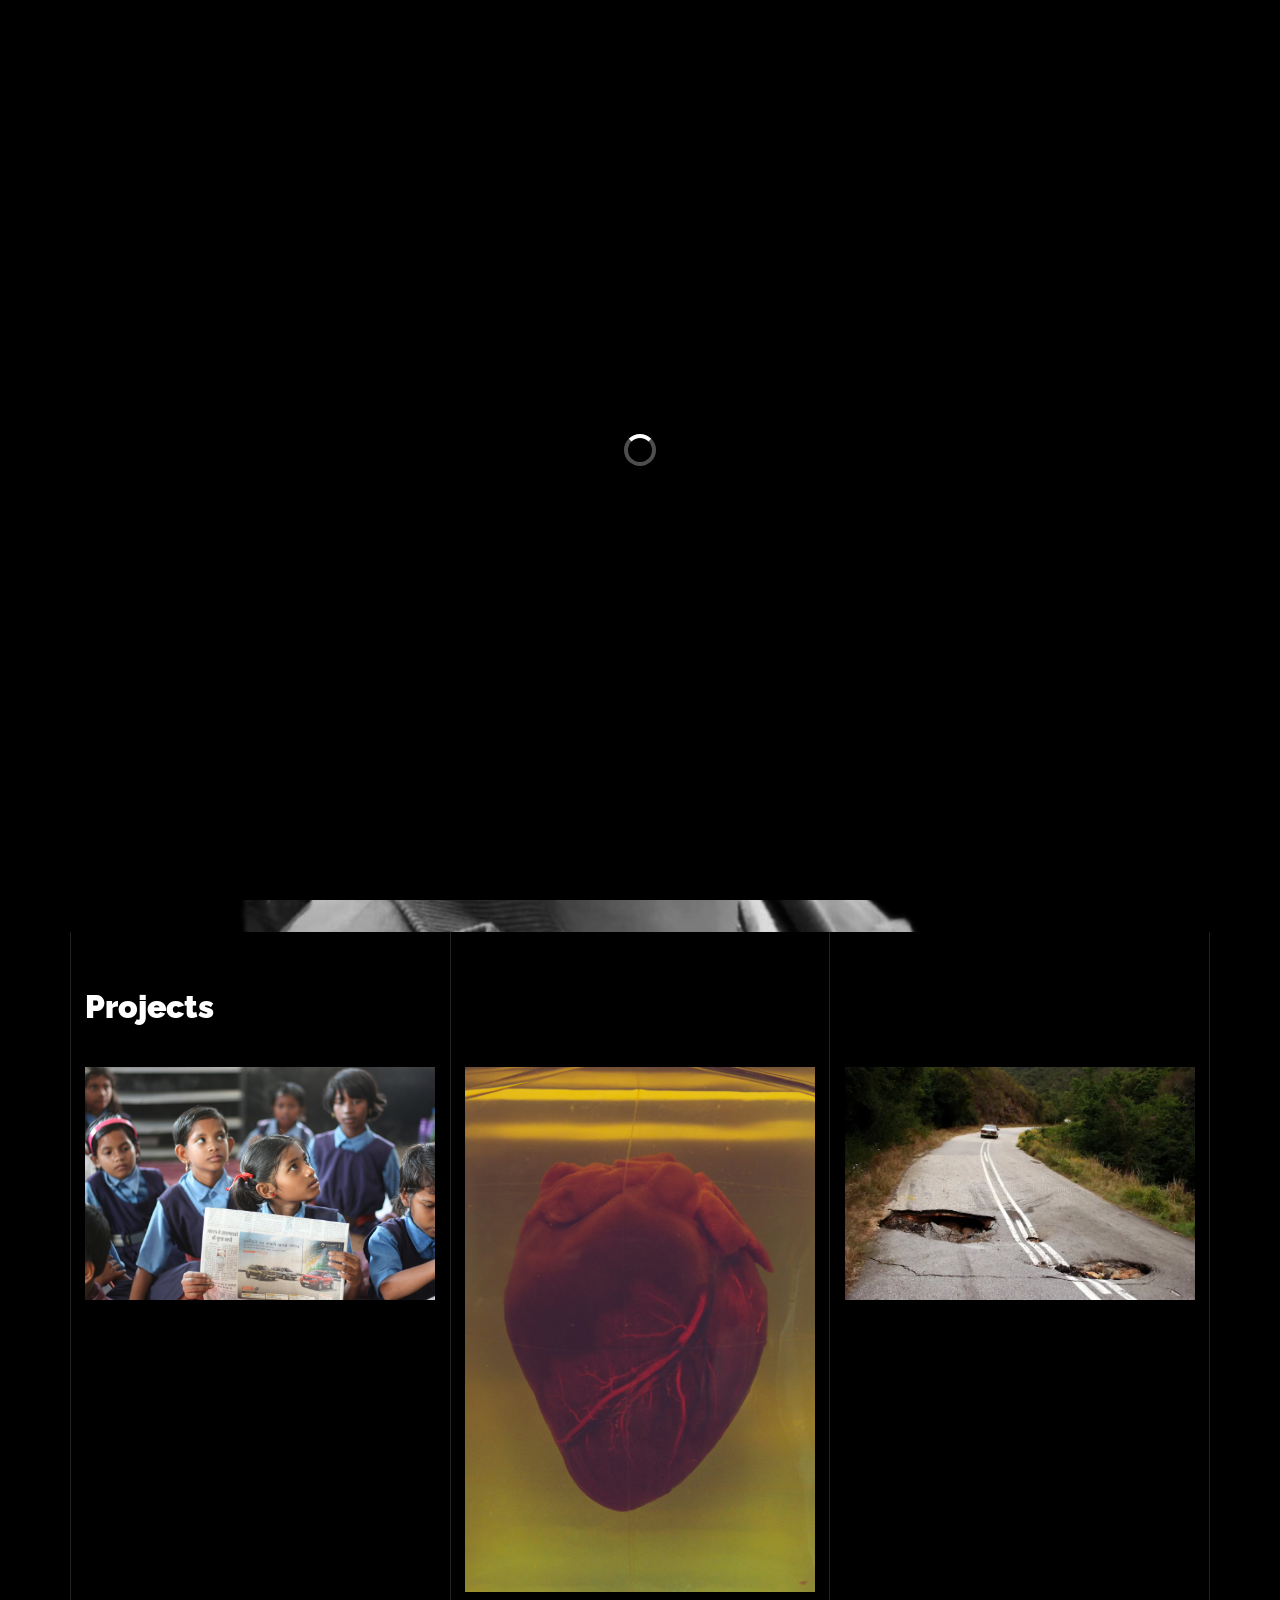
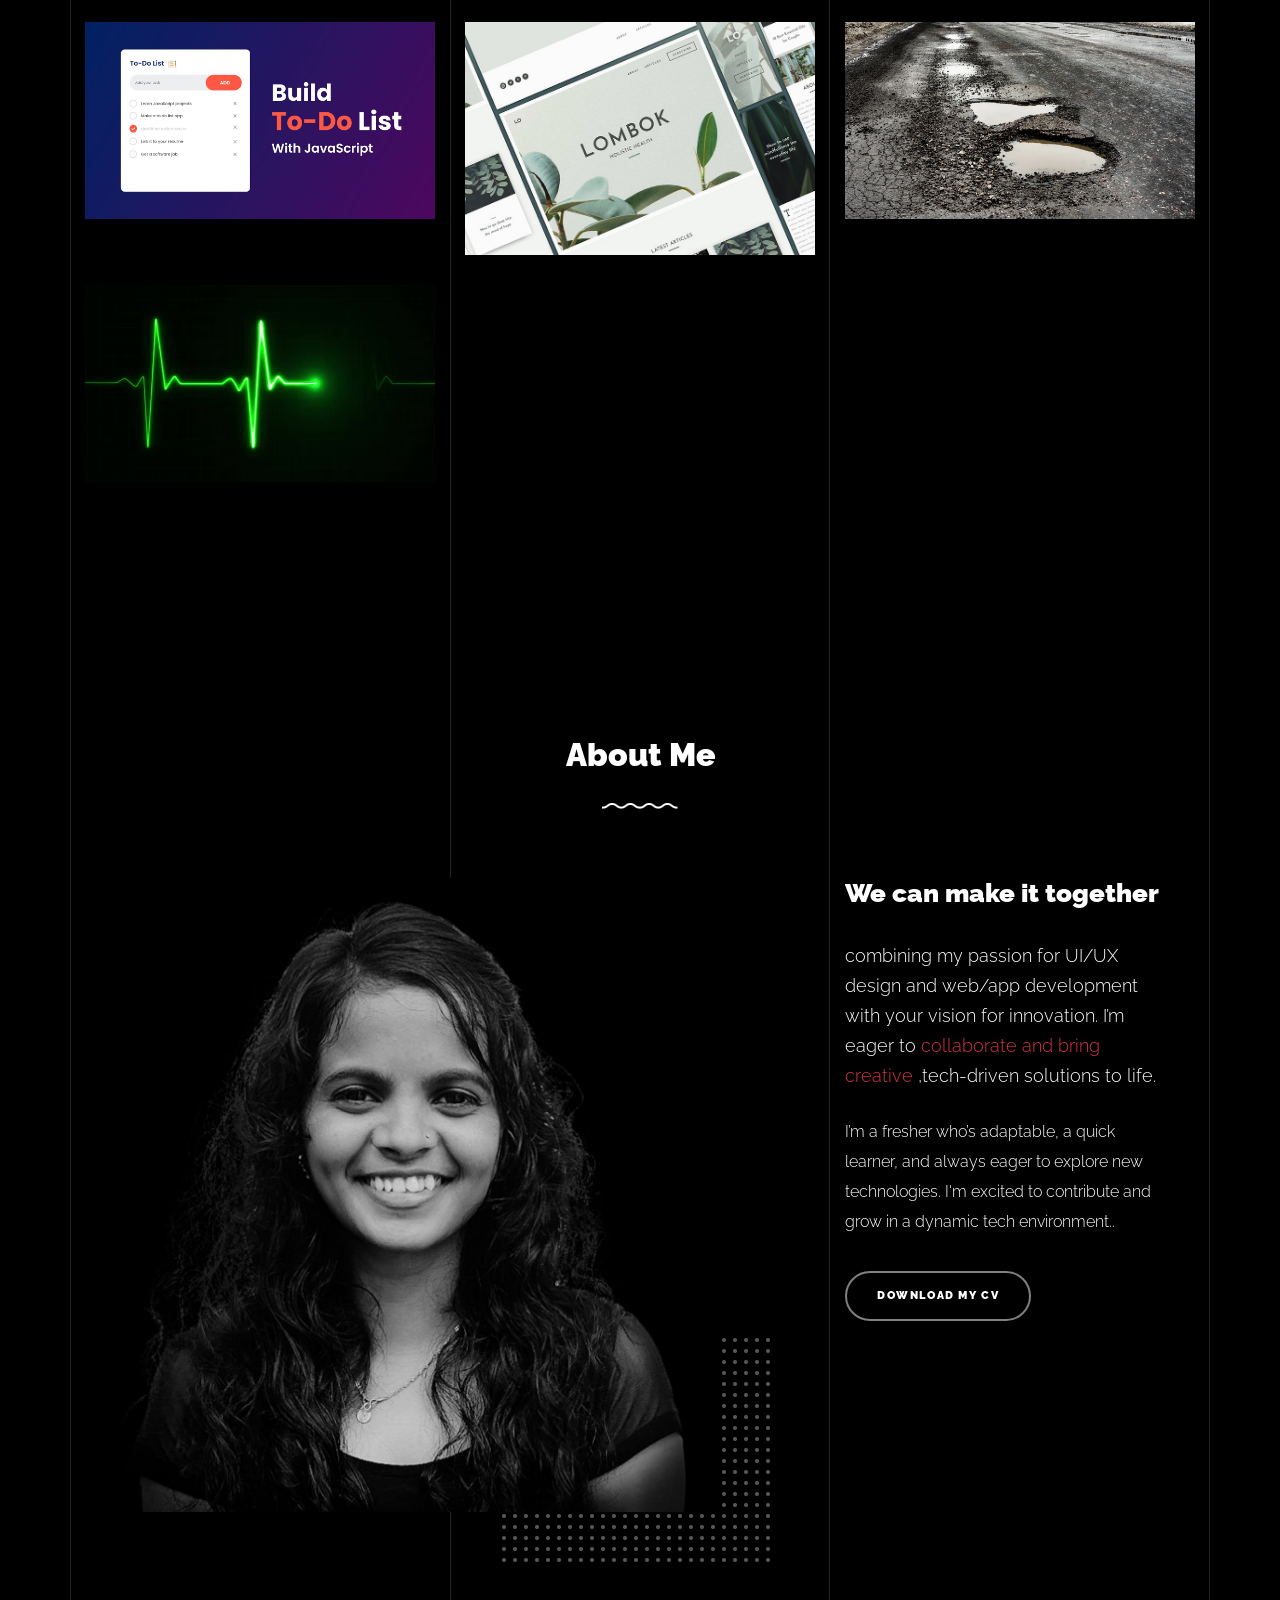
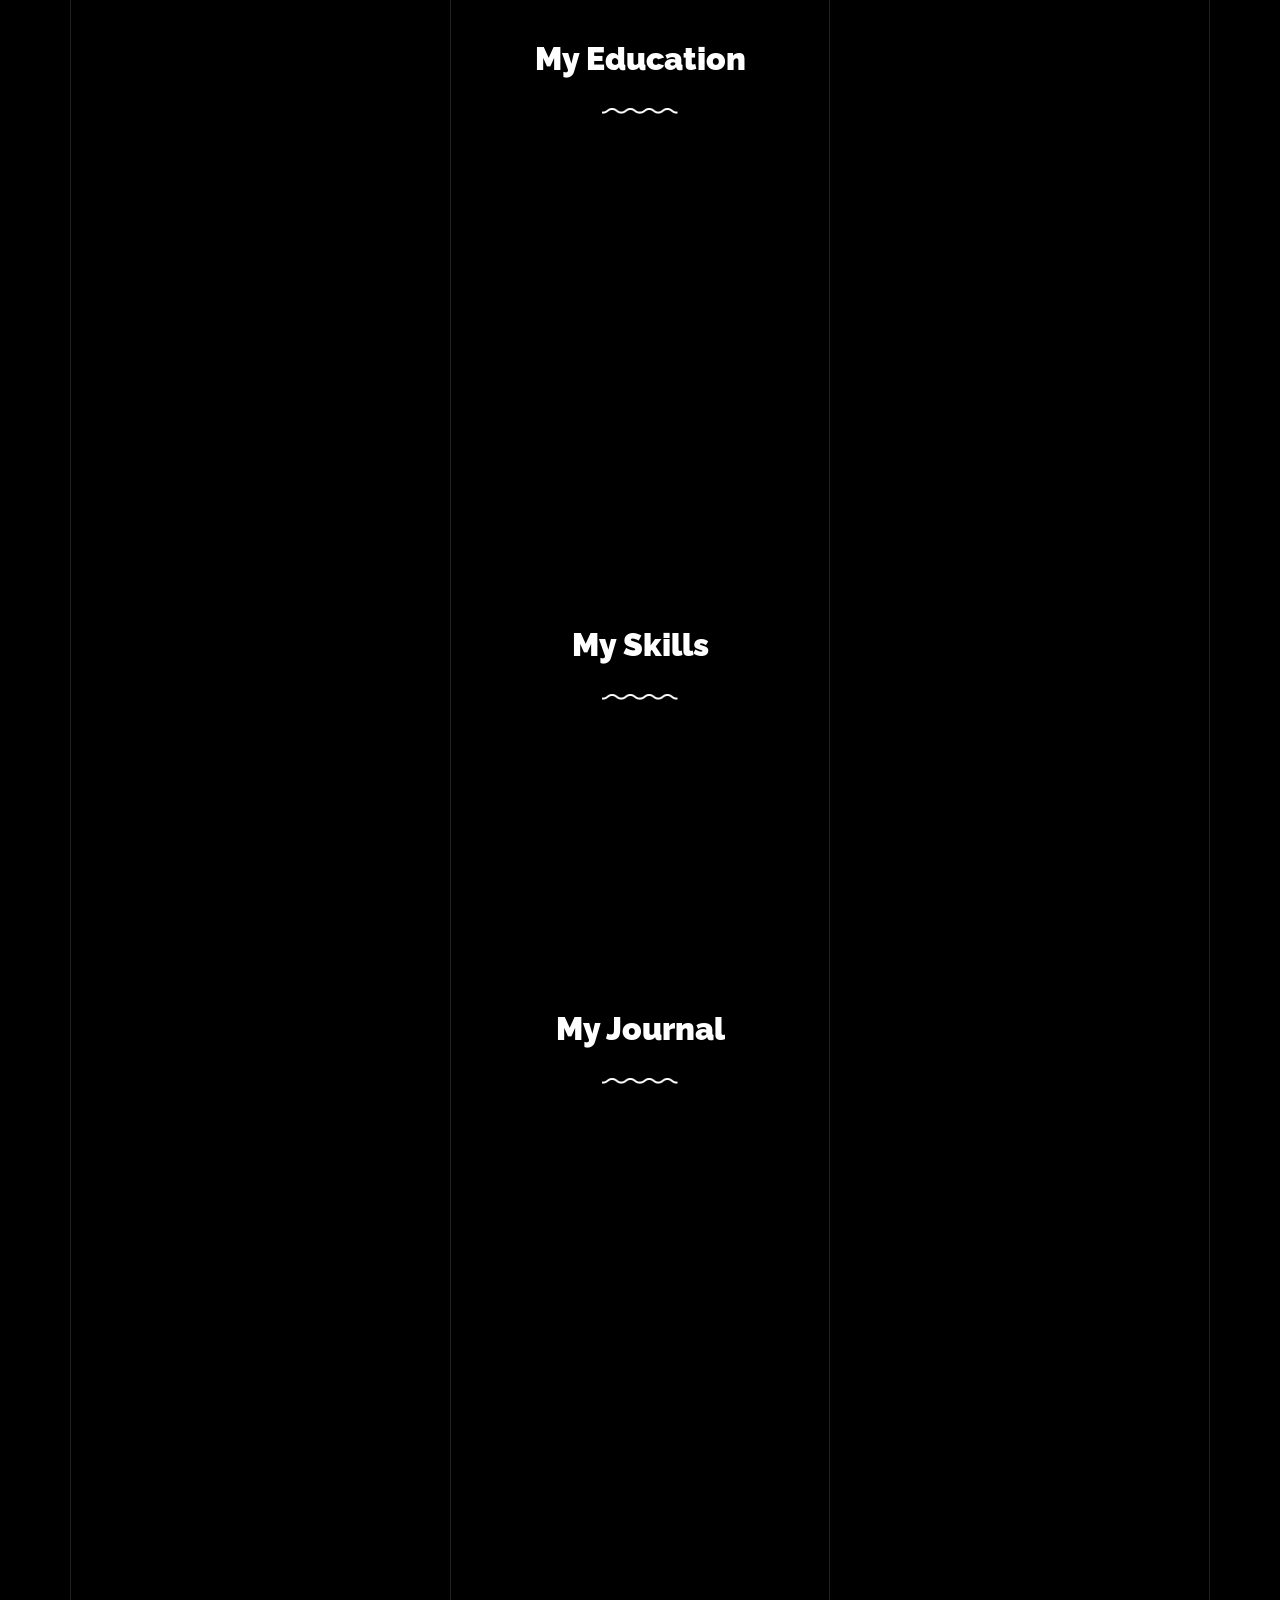
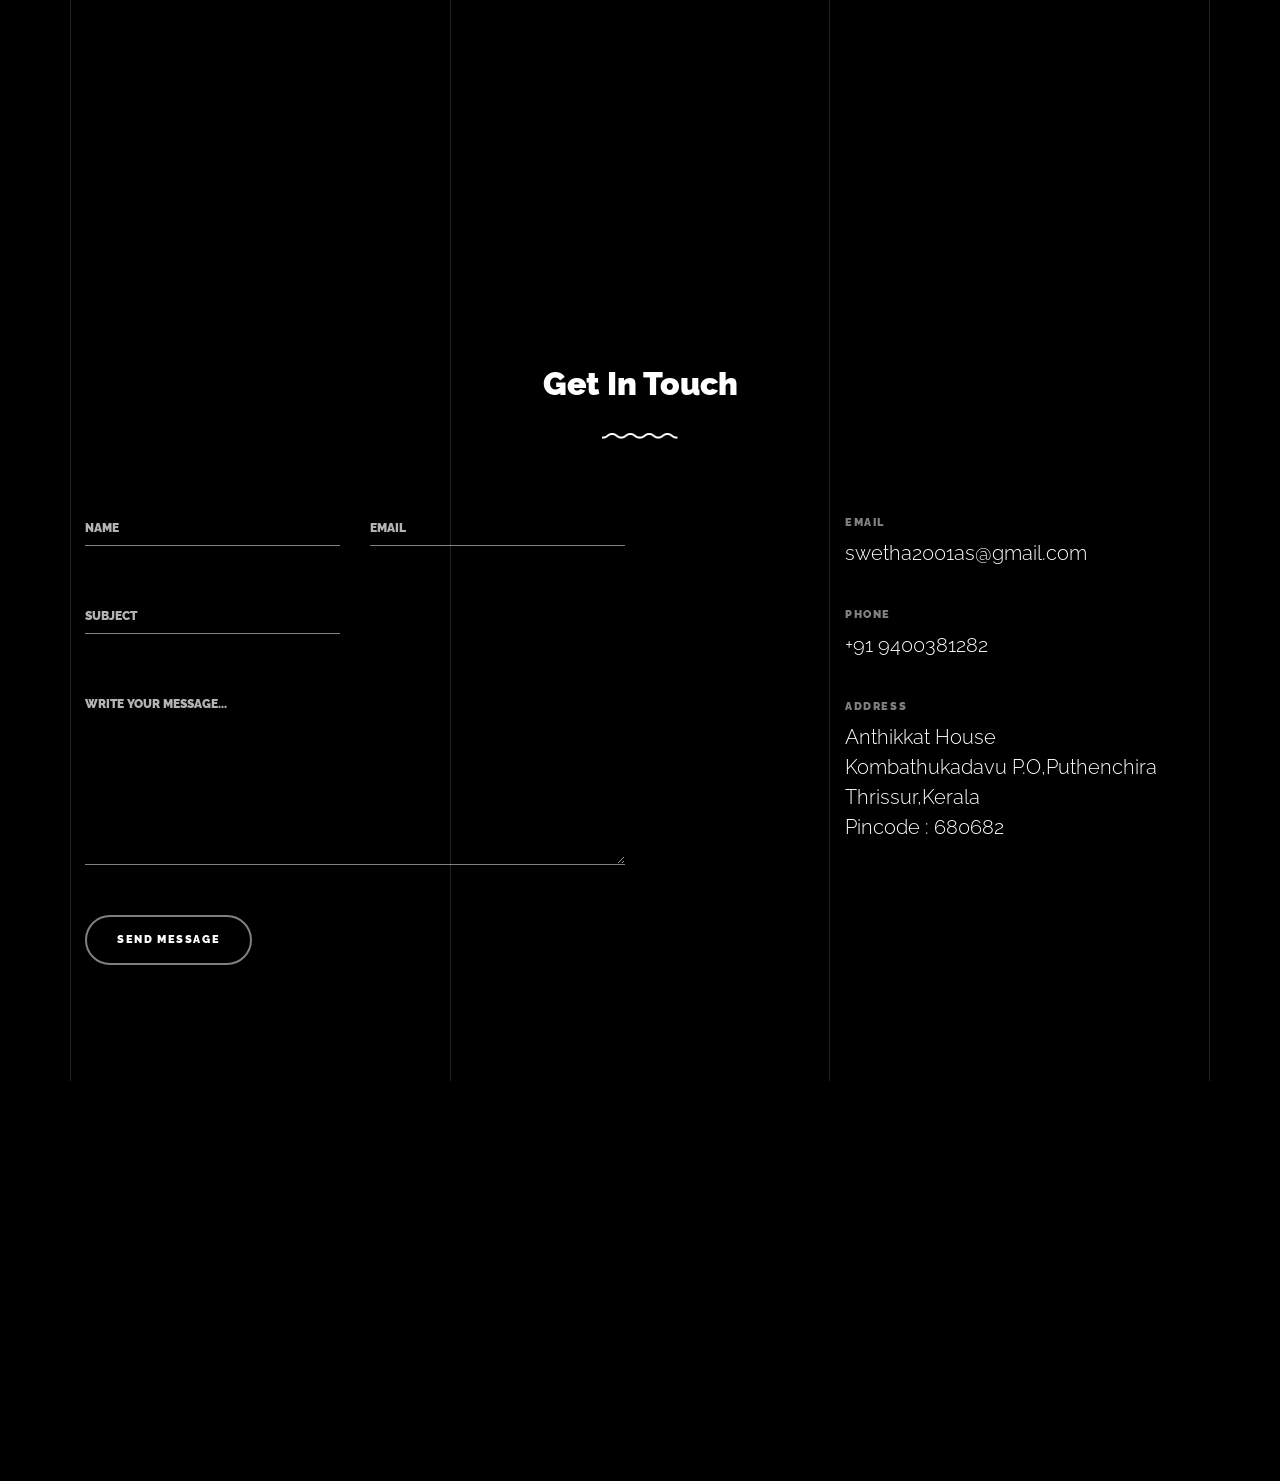
==== index.html @ acbf11ab "change my photo" ====
<!doctype html>
<html lang="en">
  <head>
    <title>Swetha &mdash; </title>
    <meta charset="utf-8">
    <meta name="viewport" content="width=device-width, initial-scale=1, shrink-to-fit=no">

    <meta name="description" content="">
    <meta name="keywords" content="html, css, javascript, jquery">
    <meta name="author" content="">

    <link rel="stylesheet" href="css/vendor/icomoon/style.css">
    <link rel="stylesheet" href="css/vendor/owl.carousel.min.css">
    <link rel="stylesheet" href="css/vendor/animate.min.css">
    <link rel="stylesheet" href="css/vendor/aos.css">
    <link rel="stylesheet" href="css/vendor/bootstrap.min.css">
    <link rel="stylesheet" href="css/vendor/jquery.fancybox.min.css">
    

    <!-- Theme Style -->
    <link rel="stylesheet" href="css/style.css">

  </head>
  <body data-spy="scroll" data-target=".site-nav-target" data-offset="200">

    <nav class="unslate_co--site-mobile-menu">
      <div class="close-wrap d-flex">
        <a href="#" class="d-flex ml-auto js-menu-toggle">
          <span class="close-label">Close</span>
          <div class="close-times">
            <span class="bar1"></span>
            <span class="bar2"></span>
          </div>
        </a>
      </div>
      <div class="site-mobile-inner"></div>
    </nav>


    <div class="unslate_co--site-wrap">

      <div class="unslate_co--site-inner">

        <div class="lines-wrap">
          <div class="lines-inner">
            <div class="lines"></div>
          </div>
        </div>
        <!-- END lines -->
      
      <nav class="unslate_co--site-nav site-nav-target">

        <div class="container">
        
          <div class="row align-items-center justify-content-between text-left">
            <div class="col-md-5 text-right">
              <ul class="site-nav-ul js-clone-nav text-left d-none d-lg-inline-block">
                
                <li><a href="#portfolio-section" class="nav-link">Project</a></li>
                <li><a href="#about-section" class="nav-link">About</a></li>
                <li><a href="#services-section" class="nav-link">Education</a></li>
              </ul>
            </div>
            <div class="site-logo pos-absolute">
              <a href="index.html" class="unslate_co--site-logo">SWETHA<span>.</span></a>
            </div>
            <div class="col-md-5 text-right text-lg-left">
              <ul class="site-nav-ul js-clone-nav text-left d-none d-lg-inline-block">
                <li><a href="#skills-section" class="nav-link">Skills</a></li>
                <!-- <li><a href="#testimonial-section" class="nav-link">Testimonial</a></li> -->
                <li><a href="#journal-section" class="nav-link">Journal</a></li>
                <li><a href="#contact-section" class="nav-link">Contact</a></li>
              </ul>

              <ul class="site-nav-ul-none-onepage text-right d-inline-block d-lg-none">
                <li><a href="#" class="js-menu-toggle">Menu</a></li>
              </ul>

            </div>
          </div>
        </div>

      </nav>
      <!-- END nav -->

      <div class="cover-v1 jarallax" style="background-image: url('images/photo/swetha_pic.png');" id="home-section">
        <div class="container">
          <div class="row align-items-center">
              
            <div class="col-md-7 mx-auto text-center">
              <h1 class="heading gsap-reveal-hero">SWETHA A S</h1>
              <h2 class="subheading gsap-reveal-hero">I’m Software Engineer</h2>
            </div>

          </div>
        </div>


        <a href="#portfolio-section" class="mouse-wrap smoothscroll">
          <span class="mouse">
            <span class="scroll"></span>
          </span>
          <span class="mouse-label">Scroll</span>
        </a>

      </div>
      <!-- END .cover-v1 -->


      <div class="unslate_co--section" id="portfolio-section">
        <div class="container">
          
          
          <div class="relative"><div class="loader-portfolio-wrap"><div class="loader-portfolio"></div></div> </div>
          <div id="portfolio-single-holder"></div>

          <div class="portfolio-wrapper">

            <div class="d-flex align-items-center mb-4 gsap-reveal gsap-reveal-filter">
              <h2 class="mr-auto heading-h2"><span class="gsap-reveal">Projects</span></h2>

             
            </div>


          <!-- project-1-web   -->
            <div id="posts" class="row gutter-isotope-item">
              <div class="item web branding col-sm-6 col-md-6 col-lg-4 isotope-mb-2">
                <a href="portfolio-single-1.html" class="portfolio-item ajax-load-page isotope-item gsap-reveal-img" data-id="1">
                    <div class="overlay">
                      <span class="wrap-icon icon-link2"></span>
                      <div class="portfolio-item-content">
                        <h3>Sponsorship Management System</h3>
                        <p>web, branding</p>
                      </div>
                    </div>
                    <img src="images/photo/web1.jpg" class="lazyload  img-fluid" alt="Images" />
                  </a>
              </div>
              <div class="item branding packaging illustration col-sm-6 col-md-6 col-lg-4 isotope-mb-2 ">
                <a href="portfolio-single-3.html" class="portfolio-item ajax-load-page item-portrait isotope-item gsap-reveal-img" data-id="3">
                    <div class="overlay">
                      <span class="wrap-icon icon-link2"></span>
                      <div class="portfolio-item-content">
                        <h3>Heart Beat Analyzer</h3>
                        <p>app, machine learning, internship project</p>
                      </div>
                    </div>
                    <img src="images/photo/heart-4.jpg" class="lazyload  img-fluid" alt="Images" />
                  </a>
              </div>

              <div class="item branding packaging col-sm-6 col-md-6 col-lg-4 isotope-mb-2">
                <a href="portfolio-single-4.html" class="portfolio-item isotope-item gsap-reveal-img ajax-load-page" data-id="4">
                    <div class="overlay">
                      <span class="wrap-icon icon-link2"></span>
                      <div class="portfolio-item-content">
                        <h3>Pothole detection App</h3>
                        <p>app, safe roads</p>
                      </div>
                    </div>
                    <img src="images/photo/pothole-1.webp" class="lazyload  img-fluid" alt="Images" />
                  </a>
              </div>

         <div class="item illustration packaging col-sm-6 col-md-6 col-lg-4 isotope-mb-2">
                <a href="https://swetha2001as.github.io/TO-DO-LIST/" class="portfolio-item isotope-item gsap-reveal-img" target="_blank">
                    <div class="overlay">
                      <span class="wrap-icon icon-link2"></span>
                      <div class="portfolio-item-content">
                        <h3>TO DO LIST</h3>
                        <p>Web,Click to explore the project</p>
                      </div>
                    </div>
                    <img src="images/photo/to  do.jpg" class="lazyload  img-fluid" alt="Images" />
                  </a>
              </div>
              <div class="item illustration packaging col-sm-6 col-md-6 col-lg-4 isotope-mb-2">
                <a href="https://swetha2001as.github.io/LOMBOK-UI-/" class="portfolio-item isotope-item gsap-reveal-img" target="_blank">
                    <div class="overlay">
                      <span class="wrap-icon icon-link2"></span>
                      <div class="portfolio-item-content">
                        <h3>LOMBOK</h3>
                        <p>Web,UI design(HTML,CSS)</p>
                      </div>
                    </div>
                    <img src="images/photo/LOMBOK.jpg" class="lazyload  img-fluid" alt="Images" />
                  </a>
              </div>

   

              <div class="item web illustration col-sm-6 col-md-6 col-lg-4 isotope-mb-2">
                <a href="images/photo/pothhole-3.webp" class="portfolio-item isotope-item gsap-reveal-img" data-fancybox="gallery" data-caption="Render Packaging">
                    <div class="overlay">
                      <span class="wrap-icon icon-photo2"></span>
                      <div class="portfolio-item-content">
                        <h3>Potholes</h3>
                        <p>App, illustration</p>
                      </div>
                    </div>
                    <img src="images/photo/pothhole-3.webp" class="lazyload  img-fluid" alt="Images" />
                  </a>
              </div>
              <div class="item web branding col-sm-6 col-md-6 col-lg-4 isotope-mb-2">
                <a href="https://youtu.be/gQyj-CJNgds?si=XmD5mwsft3l6raAZ" class="portfolio-item isotope-item gsap-reveal-img" data-fancybox="gallery" data-caption="Showreel 2019">
                    <div class="overlay">
                      <span class="wrap-icon icon-play_circle_filled"></span>
                      <div class="portfolio-item-content">
                        <h3>Heart beat</h3>
                        <p>App,MFCC, Sound Technology</p>
                      </div>
                    </div>
                    <img src="images/photo/heart beat-3.avif" class="lazyload  img-fluid" alt="Images" />
                  </a>
              </div>
            </div>
          </div>
        </div>
      </div>

<!-- software tools -->
      <div class="unslate_co--section">
        <div class="container">
          <div class="owl-carousel logo-slider ">
            <div class="logo-v1 gsap-reveal p-2" >
              <img src="images/photo/figma 3.png" alt="Image" class="img-fluid">
            </div>
            <div class="logo-v1 gsap-reveal  p-4">
              <img src="images/photo/coral draw-removebg-preview(1).jpg" alt="Image" class="img-fluid">
            </div>
            <div class="logo-v1 gsap-reveal p-3">
              <img src="images/photo/illustrator-full-logo.png" alt="Image" class="img-fluid">
            </div>
            <div class="logo-v1 gsap-reveal mb-1">
              <img src="images/logo-adobe.png" alt="Image" class="img-fluid">
            </div>
          </div>
        </div>
      </div>

<!-- intro  -->
      <div class="unslate_co--section" id="about-section">
        <div class="container">
          
          <div class="section-heading-wrap text-center mb-5">
            <h2 class="heading-h2 text-center divider"><span class="gsap-reveal">About Me</span></h2>
            <span class="gsap-reveal">
            <img src="images/divider.png" alt="divider" width="76">
            </span>
          </div>
          
<!-- into photo -->
          <div class="row mt-5 justify-content-between">
            <div class="col-lg-7 mb-5 mb-lg-0">
              <figure class="dotted-bg gsap-reveal-img ">
                <img src="images/photo/inro.jpeg" alt="Image" class="img-fluid">
              </figure>
            </div>
            <div class="col-lg-4 pr-lg-5">
              <h3 class="mb-4 heading-h3"><span class="gsap-reveal">We can make it together</span></h3>
              <p class="lead gsap-reveal">combining my passion for UI/UX design and web/app development with your vision for innovation. I’m eager to  <a href="https://www.figma.com/files/team/1232974932050273760/recents-and-sharing/recently-viewed?fuid=1104137572933381493">collaborate and bring creative</a> ,tech-driven solutions to life. </p>
              <p class="mb-4 gsap-reveal">I’m a fresher who’s adaptable, a quick learner, and always eager to explore new technologies. I'm excited to contribute and grow in a dynamic tech environment..</p>
              <p class="gsap-reveal"><a href="https://drive.google.com/file/d/1NwmEHUM7YZnixe1FxdbGSndBgSv4PcA5/view?usp=sharing" class="btn btn-outline-pill btn-custom-light">Download my CV</a></p>
            </div>
          </div>
        </div>
      </div>
<!-- education -->
      <div class="unslate_co--section" id="services-section">
        <div class="container">

          <div class="section-heading-wrap text-center mb-5">
            <h2 class="heading-h2 text-center divider"><span class="gsap-reveal">My Education</span></h2>
            <span class="gsap-reveal"><img src="images/divider.png" alt="divider" width="76"></span>
          </div>

          <div class="row gutter-v3">
            

            <div class="col-md-6 col-lg-4 mb-4">
              <div class="feature-v1" data-aos="fade-up" data-aos-delay="0">
                <div class="wrap-icon mb-3">
                  <img src="images/svg/004-percentage.svg" alt="Image" width="45">
                </div>
                <h3>B.Tech</h3>
                <p>I completed my BTech in Information Technology at Cochin University of Science and Technology from 2021 to 2024, graduating with a CGPA of 7.79. This program enhanced my skills in software development and technical applications. </p>
              </div> 
            </div>
            <div class="col-md-6 col-lg-4 mb-4">
              <div class="feature-v1" data-aos="fade-up" data-aos-delay="100">
                <div class="wrap-icon mb-3">
                  <img src="images/svg/006-goal.svg" alt="Image" width="45">
                </div>
                <h3>Diploma</h3>
                <p> I earned a Diploma in Computer Engineering from SRGPC, Triprayar, with a CGPA of 7.89 between 2018 and 2021. This diploma laid the groundwork for my knowledge in computer engineering and programming. </p>
              </div> 
            </div>
            <div class="col-md-6 col-lg-4 mb-4">
              <div class="feature-v1" data-aos="fade-up" data-aos-delay="200">
                <div class="wrap-icon mb-3">
                  <img src="images/svg/005-line-chart.svg" alt="Image" width="45">
                </div>
                <h3>Plus Two </h3>
                <p>I completed my Plus Two in Computer Science at St. Antony's Higher Secondary School, where I gained a solid foundation in computer science principles. </p>
              </div> 
            </div>

          </div>
        </div>
      </div>
<!-- skill -->
      <div class="unslate_co--section section-counter" id="skills-section">
        <div class="container">
          <div class="section-heading-wrap text-center mb-5">
            <h2 class="heading-h2 text-center divider"><span class="gsap-reveal">My Skills</span></h2>
            <span class="gsap-reveal"><img src="images/divider.png" alt="divider" width="76"></span>
          </div>


          <div class="row pt-5">
            <div class="col-6 col-sm-6 mb-5 mb-lg-0 col-md-6 col-lg-3" data-aos="fade-up" data-aos-delay="0">
              <div class="counter-v1 text-center">
                <span class="number-wrap">
                  <span class="number number-counter" data-number="98">0</span>
                  <span class="append-text">%</span>
                </span>
                <span class="counter-label">HTML/CSS/JAVASCRIPT</span>
              </div>
            </div>
            <div class="col-6 col-sm-6 mb-5 mb-lg-0 col-md-6 col-lg-3" data-aos="fade-up" data-aos-delay="100">
              <div class="counter-v1 text-center">
                <span class="number-wrap">
                  <span class="number number-counter" data-number="94">0</span>
                  <span class="append-text">%</span>
                </span>
                <span class="counter-label">PYTHON</span>
              </div>
            </div>
            <div class="col-6 col-sm-6 mb-5 mb-lg-0 col-md-6 col-lg-3" data-aos="fade-up" data-aos-delay="200">
              <div class="counter-v1 text-center">
                <span class="number-wrap">
                  <span class="number number-counter" data-number="90">0</span>
                  <span class="append-text">%</span>
                </span>
                <span class="counter-label">DATABASE</span>
              </div>
            </div>
            <div class="col-6 col-sm-6 mb-5 mb-lg-0 col-md-6 col-lg-3" data-aos="fade-up" data-aos-delay="300">
              <div class="counter-v1 text-center">
                <span class="number-wrap">
                  <span class="number number-counter" data-number="100">0</span>
                  <span class="append-text">%</span>
                </span>
                <span class="counter-label">DESIGN</span>
              </div>
            </div>
          </div>
        </div>
      </div>
      <!-- END .counter -->

    
<!-- cerificate -->
      <div class="unslate_co--section" id="journal-section">
        <div class="container">
          <div class="section-heading-wrap text-center mb-5">
            <h2 class="heading-h2 text-center divider"><span class="gsap-reveal">My Journal</span></h2>
            <span class="gsap-reveal"><img src="images/divider.png" alt="divider" width="76"></span>
          </div>

          
          <div class="row gutter-v4 align-items-stretch">
            <div class="col-sm-6 col-md-6 col-lg-8 blog-post-entry" data-aos="fade-up" data-aos-delay="0">

              <a href="blog-single.html" class="grid-item blog-item w-100 h-100">
                <div class="overlay">
                  <div class="portfolio-item-content">
                    <h3>Machine Learning:Classification</h3>
                    <p class="post-meta">By Coursera<span class="small">&bullet;</span> More>></p>
                  </div>
                </div>
                <img src="images/photo/certificate/mechine learning classification.jpg" class="lazyload" alt="Image" />
              </a>


            </div>
            <div class="col-sm-6 col-md-6 col-lg-4 blog-post-entry" data-aos="fade-up" data-aos-delay="100">
              <a href="blog-single.html" class="grid-item blog-item w-100 h-100">
                <div class="overlay">
                  <div class="portfolio-item-content">
                    <h3>UI/UX Design With Figma: 5+ Real World Projects</h3>
                    <p class="post-meta">By Udemy <span class="small">&bullet;</span> More >></p>
                  </div>
                </div>
                <img src="images/photo/certificate/graphic_design_udemy_certificate.jpg" class="lazyload" alt="Image" />
              </a>
            </div>


            <div class="col-sm-6 col-md-6 col-lg-4 blog-post-entry" data-aos="fade-up" data-aos-delay="0">

              <a href="blog-single.html" class="grid-item blog-item w-100 h-100">
                <div class="overlay">
                  <div class="portfolio-item-content">
                    <h3>Introduction to Cloud (Provided by IBMDeveloperSkillsNetwork) </h3>
                    <p class="post-meta">By Cognitive Clas <span class="small">&bullet;</span> More >></p>
                  </div>
                </div>
                <img src="images/photo/certificate/IBM cloud computing certificate.jpg" class="lazyload" alt="Image" />
              </a>


            </div>
            <div class="col-sm-6 col-md-6 col-lg-4 blog-post-entry" data-aos="fade-up" data-aos-delay="100">
              <a href="blog-single.html" class="grid-item blog-item w-100 h-100">
                <div class="overlay">
                  <div class="portfolio-item-content">
                    <h3>Phython</h3>
                    <p class="post-meta">By Kaggle<span class="small">&bullet;</span> More >></p>
                  </div>
                </div>
                <img src="images/photo/certificate/python certification ..png" class="lazyload" alt="Image" />
              </a>
            </div>

            <div class="col-sm-6 col-md-6 col-lg-4 blog-post-entry" data-aos="fade-up" data-aos-delay="200">
              <a href="blog-single.html" class="grid-item blog-item w-100 h-100">
                <div class="overlay">
                  <div class="portfolio-item-content">
                    <h3>HTML,CSS and Javascript for Web Developers</h3>
                    <p class="post-meta">By Coursera <span class="small">&bullet;</span>More >></p>
                  </div>
                </div>
                <img src="images/photo/certificate/HTML,CSS,JAVA.jpg" class="lazyload" alt="Image" />
              </a>
            </div>


          </div>

        </div>
      </div>
      <!-- END blog posts -->


      <div class="unslate_co--section" id="contact-section">
        <div class="container">
          <div class="section-heading-wrap text-center mb-5">
            <h2 class="heading-h2 text-center divider"><span class="gsap-reveal">Get In Touch</span></h2>
            <span class="gsap-reveal"><img src="images/divider.png" alt="divider" width="76"></span>
          </div>


          <div class="row justify-content-between">
            
            <div class="col-md-6">
              <form method="post" class="form-outline-style-v1" id="contactForm" action="send_email.php">
                <div class="form-group row mb-0">

                  <div class="col-lg-6 form-group gsap-reveal">
                    <label for="name">Name</label>
                    <input name="name" type="text" class="form-control" id="name">
                  </div>
                  <div class="col-lg-6 form-group gsap-reveal">
                    <label for="email">Email</label>
                    <input name="email" type="email" class="form-control" id="email" >
                  </div> 
                  <div class="col-lg-6 form-group gsap-reveal">
                    <label for="subject">Subject</label>
                    <input name="subject" type="text" class="form-control" id="subject">
                  </div>
                  
                  <div class="col-lg-12 form-group gsap-reveal">
                    <label for="message">Write your message...</label>
                    <textarea name="message" id="message" cols="30" rows="7" class="form-control"></textarea>
                  </div>
                </div>
                <div class="form-group row gsap-reveal">
                    <div class="col-md-12 d-flex align-items-center">
                      <input type="submit" class="btn btn-outline-pill btn-custom-light mr-3" value="Send Message">
                      <span class="submitting"></span>
                    </div>
                  </div>
              </form>
              <div id="form-message-warning" class="mt-4"></div> 
              <div id="form-message-success">
                Your message was sent, thank you!
              </div>

            </div>

            <div class="col-md-4">
              <div class="contact-info-v1">
                <div class="gsap-reveal d-block">
                  <span class="d-block contact-info-label">Email</span>
                  <a href="mailto:swetha2001as@gmail.com" class="contact-info-val">swetha2001as@gmail.com</a>
                </div>
                <div class="gsap-reveal d-block">
                  <span class="d-block contact-info-label">Phone</span>
                  <a href="tel:+919400381282" class="contact-info-val">+91 9400381282</a>
                </div>
                <div class="gsap-reveal d-block">
                  <span class="d-block contact-info-label">Address</span>
                  <address class="contact-info-val">Anthikkat House <br> Kombathukadavu P.O,Puthenchira <br> Thrissur,Kerala<br>Pincode : 680682</address>
                </div>
              </div>
            </div>

          </div>
        </div>
      </div>
      </div> <!-- END .unslate_co-site-inner -->

      <footer class="unslate_co--footer unslate_co--section">
        <div class="container">
          <div class="row justify-content-center">
            <div class="col-md-7">
              
              <div class="footer-site-logo"><a href="#">SWETHA A S<span>.</span></a></div>

              <ul class="footer-site-social">
                <li><a href="https://www.linkedin.com/in/swetha-a-s-47555323b/">Linkedin</a></li>
                <li><a href="https://github.com/Swetha2001aS">Github</a></li>
                <li><a href="https://leetcode.com/u/SwethaaS/">Leetcode</a></li>
                <li><a href="https://www.instagram.com/ava_alaska/">Instagram</a></li>
                <li><a href="https://www.facebook.com/meenakshimeenu.meenu.18">Facebook</a></li>
              </ul>

              <p class="site-copyright">
                
                swetha2001as@gmail.com 
                 | Think creative | This is made with <i class="icon-heart"
                  aria-hidden="true"></i> by <a href="#" target="_blank">Swetha AS</a>
              
              </p>

            </div>
          </div>
        </div>
      </footer>

      
    </div>

    
    <!-- Loader -->
    <div id="unslate_co--overlayer"></div>
    <div class="site-loader-wrap">
      <div class="site-loader"></div>
    </div>

    <script src="js/scripts-dist.js"></script>
    <script src="js/main.js"></script>

  </body>
</html>
---- css/vendor/icomoon/style.css ----
@font-face {
  font-family: 'icomoon';
  src:  url('fonts/icomoon.eot?10si43');
  src:  url('fonts/icomoon.eot?10si43#iefix') format('embedded-opentype'),
    url('fonts/icomoon.ttf?10si43') format('truetype'),
    url('fonts/icomoon.woff?10si43') format('woff'),
    url('fonts/icomoon.svg?10si43#icomoon') format('svg');
  font-weight: normal;
  font-style: normal;
}

[class^="icon-"], [class*=" icon-"] {
  /* use !important to prevent issues with browser extensions that change fonts */
  font-family: 'icomoon' !important;
  speak: none;
  font-style: normal;
  font-weight: normal;
  font-variant: normal;
  text-transform: none;
  line-height: 1;

  /* Better Font Rendering =========== */
  -webkit-font-smoothing: antialiased;
  -moz-osx-font-smoothing: grayscale;
}

.icon-asterisk:before {
  content: "\f069";
}
.icon-plus:before {
  content: "\f067";
}
.icon-question:before {
  content: "\f128";
}
.icon-minus:before {
  content: "\f068";
}
.icon-glass:before {
  content: "\f000";
}
.icon-music:before {
  content: "\f001";
}
.icon-search:before {
  content: "\f002";
}
.icon-envelope-o:before {
  content: "\f003";
}
.icon-heart:before {
  content: "\f004";
}
.icon-star:before {
  content: "\f005";
}
.icon-star-o:before {
  content: "\f006";
}
.icon-user:before {
  content: "\f007";
}
.icon-film:before {
  content: "\f008";
}
.icon-th-large:before {
  content: "\f009";
}
.icon-th:before {
  content: "\f00a";
}
.icon-th-list:before {
  content: "\f00b";
}
.icon-check:before {
  content: "\f00c";
}
.icon-close:before {
  content: "\f00d";
}
.icon-remove:before {
  content: "\f00d";
}
.icon-times:before {
  content: "\f00d";
}
.icon-search-plus:before {
  content: "\f00e";
}
.icon-search-minus:before {
  content: "\f010";
}
.icon-power-off:before {
  content: "\f011";
}
.icon-signal:before {
  content: "\f012";
}
.icon-cog:before {
  content: "\f013";
}
.icon-gear:before {
  content: "\f013";
}
.icon-trash-o:before {
  content: "\f014";
}
.icon-home:before {
  content: "\f015";
}
.icon-file-o:before {
  content: "\f016";
}
.icon-clock-o:before {
  content: "\f017";
}
.icon-road:before {
  content: "\f018";
}
.icon-download:before {
  content: "\f019";
}
.icon-arrow-circle-o-down:before {
  content: "\f01a";
}
.icon-arrow-circle-o-up:before {
  content: "\f01b";
}
.icon-inbox:before {
  content: "\f01c";
}
.icon-play-circle-o:before {
  content: "\f01d";
}
.icon-repeat:before {
  content: "\f01e";
}
.icon-rotate-right:before {
  content: "\f01e";
}
.icon-refresh:before {
  content: "\f021";
}
.icon-list-alt:before {
  content: "\f022";
}
.icon-lock:before {
  content: "\f023";
}
.icon-flag:before {
  content: "\f024";
}
.icon-headphones:before {
  content: "\f025";
}
.icon-volume-off:before {
  content: "\f026";
}
.icon-volume-down:before {
  content: "\f027";
}
.icon-volume-up:before {
  content: "\f028";
}
.icon-qrcode:before {
  content: "\f029";
}
.icon-barcode:before {
  content: "\f02a";
}
.icon-tag:before {
  content: "\f02b";
}
.icon-tags:before {
  content: "\f02c";
}
.icon-book:before {
  content: "\f02d";
}
.icon-bookmark:before {
  content: "\f02e";
}
.icon-print:before {
  content: "\f02f";
}
.icon-camera:before {
  content: "\f030";
}
.icon-font:before {
  content: "\f031";
}
.icon-bold:before {
  content: "\f032";
}
.icon-italic:before {
  content: "\f033";
}
.icon-text-height:before {
  content: "\f034";
}
.icon-text-width:before {
  content: "\f035";
}
.icon-align-left:before {
  content: "\f036";
}
.icon-align-center:before {
  content: "\f037";
}
.icon-align-right:before {
  content: "\f038";
}
.icon-align-justify:before {
  content: "\f039";
}
.icon-list:before {
  content: "\f03a";
}
.icon-dedent:before {
  content: "\f03b";
}
.icon-outdent:before {
  content: "\f03b";
}
.icon-indent:before {
  content: "\f03c";
}
.icon-video-camera:before {
  content: "\f03d";
}
.icon-image:before {
  content: "\f03e";
}
.icon-photo:before {
  content: "\f03e";
}
.icon-picture-o:before {
  content: "\f03e";
}
.icon-pencil:before {
  content: "\f040";
}
.icon-map-marker:before {
  content: "\f041";
}
.icon-adjust:before {
  content: "\f042";
}
.icon-tint:before {
  content: "\f043";
}
.icon-edit:before {
  content: "\f044";
}
.icon-pencil-square-o:before {
  content: "\f044";
}
.icon-share-square-o:before {
  content: "\f045";
}
.icon-check-square-o:before {
  content: "\f046";
}
.icon-arrows:before {
  content: "\f047";
}
.icon-step-backward:before {
  content: "\f048";
}
.icon-fast-backward:before {
  content: "\f049";
}
.icon-backward:before {
  content: "\f04a";
}
.icon-play:before {
  content: "\f04b";
}
.icon-pause:before {
  content: "\f04c";
}
.icon-stop:before {
  content: "\f04d";
}
.icon-forward:before {
  content: "\f04e";
}
.icon-fast-forward:before {
  content: "\f050";
}
.icon-step-forward:before {
  content: "\f051";
}
.icon-eject:before {
  content: "\f052";
}
.icon-chevron-left:before {
  content: "\f053";
}
.icon-chevron-right:before {
  content: "\f054";
}
.icon-plus-circle:before {
  content: "\f055";
}
.icon-minus-circle:before {
  content: "\f056";
}
.icon-times-circle:before {
  content: "\f057";
}
.icon-check-circle:before {
  content: "\f058";
}
.icon-question-circle:before {
  content: "\f059";
}
.icon-info-circle:before {
  content: "\f05a";
}
.icon-crosshairs:before {
  content: "\f05b";
}
.icon-times-circle-o:before {
  content: "\f05c";
}
.icon-check-circle-o:before {
  content: "\f05d";
}
.icon-ban:before {
  content: "\f05e";
}
.icon-arrow-left:before {
  content: "\f060";
}
.icon-arrow-right:before {
  content: "\f061";
}
.icon-arrow-up:before {
  content: "\f062";
}
.icon-arrow-down:before {
  content: "\f063";
}
.icon-mail-forward:before {
  content: "\f064";
}
.icon-share:before {
  content: "\f064";
}
.icon-expand:before {
  content: "\f065";
}
.icon-compress:before {
  content: "\f066";
}
.icon-exclamation-circle:before {
  content: "\f06a";
}
.icon-gift:before {
  content: "\f06b";
}
.icon-leaf:before {
  content: "\f06c";
}
.icon-fire:before {
  content: "\f06d";
}
.icon-eye:before {
  content: "\f06e";
}
.icon-eye-slash:before {
  content: "\f070";
}
.icon-exclamation-triangle:before {
  content: "\f071";
}
.icon-warning:before {
  content: "\f071";
}
.icon-plane:before {
  content: "\f072";
}
.icon-calendar:before {
  content: "\f073";
}
.icon-random:before {
  content: "\f074";
}
.icon-comment:before {
  content: "\f075";
}
.icon-magnet:before {
  content: "\f076";
}
.icon-chevron-up:before {
  content: "\f077";
}
.icon-chevron-down:before {
  content: "\f078";
}
.icon-retweet:before {
  content: "\f079";
}
.icon-shopping-cart:before {
  content: "\f07a";
}
.icon-folder:before {
  content: "\f07b";
}
.icon-folder-open:before {
  content: "\f07c";
}
.icon-arrows-v:before {
  content: "\f07d";
}
.icon-arrows-h:before {
  content: "\f07e";
}
.icon-bar-chart:before {
  content: "\f080";
}
.icon-bar-chart-o:before {
  content: "\f080";
}
.icon-twitter-square:before {
  content: "\f081";
}
.icon-facebook-square:before {
  content: "\f082";
}
.icon-camera-retro:before {
  content: "\f083";
}
.icon-key:before {
  content: "\f084";
}
.icon-cogs:before {
  content: "\f085";
}
.icon-gears:before {
  content: "\f085";
}
.icon-comments:before {
  content: "\f086";
}
.icon-thumbs-o-up:before {
  content: "\f087";
}
.icon-thumbs-o-down:before {
  content: "\f088";
}
.icon-star-half:before {
  content: "\f089";
}
.icon-heart-o:before {
  content: "\f08a";
}
.icon-sign-out:before {
  content: "\f08b";
}
.icon-linkedin-square:before {
  content: "\f08c";
}
.icon-thumb-tack:before {
  content: "\f08d";
}
.icon-external-link:before {
  content: "\f08e";
}
.icon-sign-in:before {
  content: "\f090";
}
.icon-trophy:before {
  content: "\f091";
}
.icon-github-square:before {
  content: "\f092";
}
.icon-upload:before {
  content: "\f093";
}
.icon-lemon-o:before {
  content: "\f094";
}
.icon-phone:before {
  content: "\f095";
}
.icon-square-o:before {
  content: "\f096";
}
.icon-bookmark-o:before {
  content: "\f097";
}
.icon-phone-square:before {
  content: "\f098";
}
.icon-twitter:before {
  content: "\f099";
}
.icon-facebook:before {
  content: "\f09a";
}
.icon-facebook-f:before {
  content: "\f09a";
}
.icon-github:before {
  content: "\f09b";
}
.icon-unlock:before {
  content: "\f09c";
}
.icon-credit-card:before {
  content: "\f09d";
}
.icon-feed:before {
  content: "\f09e";
}
.icon-rss:before {
  content: "\f09e";
}
.icon-hdd-o:before {
  content: "\f0a0";
}
.icon-bullhorn:before {
  content: "\f0a1";
}
.icon-bell-o:before {
  content: "\f0a2";
}
.icon-certificate:before {
  content: "\f0a3";
}
.icon-hand-o-right:before {
  content: "\f0a4";
}
.icon-hand-o-left:before {
  content: "\f0a5";
}
.icon-hand-o-up:before {
  content: "\f0a6";
}
.icon-hand-o-down:before {
  content: "\f0a7";
}
.icon-arrow-circle-left:before {
  content: "\f0a8";
}
.icon-arrow-circle-right:before {
  content: "\f0a9";
}
.icon-arrow-circle-up:before {
  content: "\f0aa";
}
.icon-arrow-circle-down:before {
  content: "\f0ab";
}
.icon-globe:before {
  content: "\f0ac";
}
.icon-wrench:before {
  content: "\f0ad";
}
.icon-tasks:before {
  content: "\f0ae";
}
.icon-filter:before {
  content: "\f0b0";
}
.icon-briefcase:before {
  content: "\f0b1";
}
.icon-arrows-alt:before {
  content: "\f0b2";
}
.icon-group:before {
  content: "\f0c0";
}
.icon-users:before {
  content: "\f0c0";
}
.icon-chain:before {
  content: "\f0c1";
}
.icon-link:before {
  content: "\f0c1";
}
.icon-cloud:before {
  content: "\f0c2";
}
.icon-flask:before {
  content: "\f0c3";
}
.icon-cut:before {
  content: "\f0c4";
}
.icon-scissors:before {
  content: "\f0c4";
}
.icon-copy:before {
  content: "\f0c5";
}
.icon-files-o:before {
  content: "\f0c5";
}
.icon-paperclip:before {
  content: "\f0c6";
}
.icon-floppy-o:before {
  content: "\f0c7";
}
.icon-save:before {
  content: "\f0c7";
}
.icon-square:before {
  content: "\f0c8";
}
.icon-bars:before {
  content: "\f0c9";
}
.icon-navicon:before {
  content: "\f0c9";
}
.icon-reorder:before {
  content: "\f0c9";
}
.icon-list-ul:before {
  content: "\f0ca";
}
.icon-list-ol:before {
  content: "\f0cb";
}
.icon-strikethrough:before {
  content: "\f0cc";
}
.icon-underline:before {
  content: "\f0cd";
}
.icon-table:before {
  content: "\f0ce";
}
.icon-magic:before {
  content: "\f0d0";
}
.icon-truck:before {
  content: "\f0d1";
}
.icon-pinterest:before {
  content: "\f0d2";
}
.icon-pinterest-square:before {
  content: "\f0d3";
}
.icon-google-plus-square:before {
  content: "\f0d4";
}
.icon-google-plus:before {
  content: "\f0d5";
}
.icon-money:before {
  content: "\f0d6";
}
.icon-caret-down:before {
  content: "\f0d7";
}
.icon-caret-up:before {
  content: "\f0d8";
}
.icon-caret-left:before {
  content: "\f0d9";
}
.icon-caret-right:before {
  content: "\f0da";
}
.icon-columns:before {
  content: "\f0db";
}
.icon-sort:before {
  content: "\f0dc";
}
.icon-unsorted:before {
  content: "\f0dc";
}
.icon-sort-desc:before {
  content: "\f0dd";
}
.icon-sort-down:before {
  content: "\f0dd";
}
.icon-sort-asc:before {
  content: "\f0de";
}
.icon-sort-up:before {
  content: "\f0de";
}
.icon-envelope:before {
  content: "\f0e0";
}
.icon-linkedin:before {
  content: "\f0e1";
}
.icon-rotate-left:before {
  content: "\f0e2";
}
.icon-undo:before {
  content: "\f0e2";
}
.icon-gavel:before {
  content: "\f0e3";
}
.icon-legal:before {
  content: "\f0e3";
}
.icon-dashboard:before {
  content: "\f0e4";
}
.icon-tachometer:before {
  content: "\f0e4";
}
.icon-comment-o:before {
  content: "\f0e5";
}
.icon-comments-o:before {
  content: "\f0e6";
}
.icon-bolt:before {
  content: "\f0e7";
}
.icon-flash:before {
  content: "\f0e7";
}
.icon-sitemap:before {
  content: "\f0e8";
}
.icon-umbrella:before {
  content: "\f0e9";
}
.icon-clipboard:before {
  content: "\f0ea";
}
.icon-paste:before {
  content: "\f0ea";
}
.icon-lightbulb-o:before {
  content: "\f0eb";
}
.icon-exchange:before {
  content: "\f0ec";
}
.icon-cloud-download:before {
  content: "\f0ed";
}
.icon-cloud-upload:before {
  content: "\f0ee";
}
.icon-user-md:before {
  content: "\f0f0";
}
.icon-stethoscope:before {
  content: "\f0f1";
}
.icon-suitcase:before {
  content: "\f0f2";
}
.icon-bell:before {
  content: "\f0f3";
}
.icon-coffee:before {
  content: "\f0f4";
}
.icon-cutlery:before {
  content: "\f0f5";
}
.icon-file-text-o:before {
  content: "\f0f6";
}
.icon-building-o:before {
  content: "\f0f7";
}
.icon-hospital-o:before {
  content: "\f0f8";
}
.icon-ambulance:before {
  content: "\f0f9";
}
.icon-medkit:before {
  content: "\f0fa";
}
.icon-fighter-jet:before {
  content: "\f0fb";
}
.icon-beer:before {
  content: "\f0fc";
}
.icon-h-square:before {
  content: "\f0fd";
}
.icon-plus-square:before {
  content: "\f0fe";
}
.icon-angle-double-left:before {
  content: "\f100";
}
.icon-angle-double-right:before {
  content: "\f101";
}
.icon-angle-double-up:before {
  content: "\f102";
}
.icon-angle-double-down:before {
  content: "\f103";
}
.icon-angle-left:before {
  content: "\f104";
}
.icon-angle-right:before {
  content: "\f105";
}
.icon-angle-up:before {
  content: "\f106";
}
.icon-angle-down:before {
  content: "\f107";
}
.icon-desktop:before {
  content: "\f108";
}
.icon-laptop:before {
  content: "\f109";
}
.icon-tablet:before {
  content: "\f10a";
}
.icon-mobile:before {
  content: "\f10b";
}
.icon-mobile-phone:before {
  content: "\f10b";
}
.icon-circle-o:before {
  content: "\f10c";
}
.icon-quote-left:before {
  content: "\f10d";
}
.icon-quote-right:before {
  content: "\f10e";
}
.icon-spinner:before {
  content: "\f110";
}
.icon-circle:before {
  content: "\f111";
}
.icon-mail-reply:before {
  content: "\f112";
}
.icon-reply:before {
  content: "\f112";
}
.icon-github-alt:before {
  content: "\f113";
}
.icon-folder-o:before {
  content: "\f114";
}
.icon-folder-open-o:before {
  content: "\f115";
}
.icon-smile-o:before {
  content: "\f118";
}
.icon-frown-o:before {
  content: "\f119";
}
.icon-meh-o:before {
  content: "\f11a";
}
.icon-gamepad:before {
  content: "\f11b";
}
.icon-keyboard-o:before {
  content: "\f11c";
}
.icon-flag-o:before {
  content: "\f11d";
}
.icon-flag-checkered:before {
  content: "\f11e";
}
.icon-terminal:before {
  content: "\f120";
}
.icon-code:before {
  content: "\f121";
}
.icon-mail-reply-all:before {
  content: "\f122";
}
.icon-reply-all:before {
  content: "\f122";
}
.icon-star-half-empty:before {
  content: "\f123";
}
.icon-star-half-full:before {
  content: "\f123";
}
.icon-star-half-o:before {
  content: "\f123";
}
.icon-location-arrow:before {
  content: "\f124";
}
.icon-crop:before {
  content: "\f125";
}
.icon-code-fork:before {
  content: "\f126";
}
.icon-chain-broken:before {
  content: "\f127";
}
.icon-unlink:before {
  content: "\f127";
}
.icon-info:before {
  content: "\f129";
}
.icon-exclamation:before {
  content: "\f12a";
}
.icon-superscript:before {
  content: "\f12b";
}
.icon-subscript:before {
  content: "\f12c";
}
.icon-eraser:before {
  content: "\f12d";
}
.icon-puzzle-piece:before {
  content: "\f12e";
}
.icon-microphone:before {
  content: "\f130";
}
.icon-microphone-slash:before {
  content: "\f131";
}
.icon-shield:before {
  content: "\f132";
}
.icon-calendar-o:before {
  content: "\f133";
}
.icon-fire-extinguisher:before {
  content: "\f134";
}
.icon-rocket:before {
  content: "\f135";
}
.icon-maxcdn:before {
  content: "\f136";
}
.icon-chevron-circle-left:before {
  content: "\f137";
}
.icon-chevron-circle-right:before {
  content: "\f138";
}
.icon-chevron-circle-up:before {
  content: "\f139";
}
.icon-chevron-circle-down:before {
  content: "\f13a";
}
.icon-html5:before {
  content: "\f13b";
}
.icon-css3:before {
  content: "\f13c";
}
.icon-anchor:before {
  content: "\f13d";
}
.icon-unlock-alt:before {
  content: "\f13e";
}
.icon-bullseye:before {
  content: "\f140";
}
.icon-ellipsis-h:before {
  content: "\f141";
}
.icon-ellipsis-v:before {
  content: "\f142";
}
.icon-rss-square:before {
  content: "\f143";
}
.icon-play-circle:before {
  content: "\f144";
}
.icon-ticket:before {
  content: "\f145";
}
.icon-minus-square:before {
  content: "\f146";
}
.icon-minus-square-o:before {
  content: "\f147";
}
.icon-level-up:before {
  content: "\f148";
}
.icon-level-down:before {
  content: "\f149";
}
.icon-check-square:before {
  content: "\f14a";
}
.icon-pencil-square:before {
  content: "\f14b";
}
.icon-external-link-square:before {
  content: "\f14c";
}
.icon-share-square:before {
  content: "\f14d";
}
.icon-compass:before {
  content: "\f14e";
}
.icon-caret-square-o-down:before {
  content: "\f150";
}
.icon-toggle-down:before {
  content: "\f150";
}
.icon-caret-square-o-up:before {
  content: "\f151";
}
.icon-toggle-up:before {
  content: "\f151";
}
.icon-caret-square-o-right:before {
  content: "\f152";
}
.icon-toggle-right:before {
  content: "\f152";
}
.icon-eur:before {
  content: "\f153";
}
.icon-euro:before {
  content: "\f153";
}
.icon-gbp:before {
  content: "\f154";
}
.icon-dollar:before {
  content: "\f155";
}
.icon-usd:before {
  content: "\f155";
}
.icon-inr:before {
  content: "\f156";
}
.icon-rupee:before {
  content: "\f156";
}
.icon-cny:before {
  content: "\f157";
}
.icon-jpy:before {
  content: "\f157";
}
.icon-rmb:before {
  content: "\f157";
}
.icon-yen:before {
  content: "\f157";
}
.icon-rouble:before {
  content: "\f158";
}
.icon-rub:before {
  content: "\f158";
}
.icon-ruble:before {
  content: "\f158";
}
.icon-krw:before {
  content: "\f159";
}
.icon-won:before {
  content: "\f159";
}
.icon-bitcoin:before {
  content: "\f15a";
}
.icon-btc:before {
  content: "\f15a";
}
.icon-file:before {
  content: "\f15b";
}
.icon-file-text:before {
  content: "\f15c";
}
.icon-sort-alpha-asc:before {
  content: "\f15d";
}
.icon-sort-alpha-desc:before {
  content: "\f15e";
}
.icon-sort-amount-asc:before {
  content: "\f160";
}
.icon-sort-amount-desc:before {
  content: "\f161";
}
.icon-sort-numeric-asc:before {
  content: "\f162";
}
.icon-sort-numeric-desc:before {
  content: "\f163";
}
.icon-thumbs-up:before {
  content: "\f164";
}
.icon-thumbs-down:before {
  content: "\f165";
}
.icon-youtube-square:before {
  content: "\f166";
}
.icon-youtube:before {
  content: "\f167";
}
.icon-xing:before {
  content: "\f168";
}
.icon-xing-square:before {
  content: "\f169";
}
.icon-youtube-play:before {
  content: "\f16a";
}
.icon-dropbox:before {
  content: "\f16b";
}
.icon-stack-overflow:before {
  content: "\f16c";
}
.icon-instagram:before {
  content: "\f16d";
}
.icon-flickr:before {
  content: "\f16e";
}
.icon-adn:before {
  content: "\f170";
}
.icon-bitbucket:before {
  content: "\f171";
}
.icon-bitbucket-square:before {
  content: "\f172";
}
.icon-tumblr:before {
  content: "\f173";
}
.icon-tumblr-square:before {
  content: "\f174";
}
.icon-long-arrow-down:before {
  content: "\f175";
}
.icon-long-arrow-up:before {
  content: "\f176";
}
.icon-long-arrow-left:before {
  content: "\f177";
}
.icon-long-arrow-right:before {
  content: "\f178";
}
.icon-apple:before {
  content: "\f179";
}
.icon-windows:before {
  content: "\f17a";
}
.icon-android:before {
  content: "\f17b";
}
.icon-linux:before {
  content: "\f17c";
}
.icon-dribbble:before {
  content: "\f17d";
}
.icon-skype:before {
  content: "\f17e";
}
.icon-foursquare:before {
  content: "\f180";
}
.icon-trello:before {
  content: "\f181";
}
.icon-female:before {
  content: "\f182";
}
.icon-male:before {
  content: "\f183";
}
.icon-gittip:before {
  content: "\f184";
}
.icon-gratipay:before {
  content: "\f184";
}
.icon-sun-o:before {
  content: "\f185";
}
.icon-moon-o:before {
  content: "\f186";
}
.icon-archive:before {
  content: "\f187";
}
.icon-bug:before {
  content: "\f188";
}
.icon-vk:before {
  content: "\f189";
}
.icon-weibo:before {
  content: "\f18a";
}
.icon-renren:before {
  content: "\f18b";
}
.icon-pagelines:before {
  content: "\f18c";
}
.icon-stack-exchange:before {
  content: "\f18d";
}
.icon-arrow-circle-o-right:before {
  content: "\f18e";
}
.icon-arrow-circle-o-left:before {
  content: "\f190";
}
.icon-caret-square-o-left:before {
  content: "\f191";
}
.icon-toggle-left:before {
  content: "\f191";
}
.icon-dot-circle-o:before {
  content: "\f192";
}
.icon-wheelchair:before {
  content: "\f193";
}
.icon-vimeo-square:before {
  content: "\f194";
}
.icon-try:before {
  content: "\f195";
}
.icon-turkish-lira:before {
  content: "\f195";
}
.icon-plus-square-o:before {
  content: "\f196";
}
.icon-space-shuttle:before {
  content: "\f197";
}
.icon-slack:before {
  content: "\f198";
}
.icon-envelope-square:before {
  content: "\f199";
}
.icon-wordpress:before {
  content: "\f19a";
}
.icon-openid:before {
  content: "\f19b";
}
.icon-bank:before {
  content: "\f19c";
}
.icon-institution:before {
  content: "\f19c";
}
.icon-university:before {
  content: "\f19c";
}
.icon-graduation-cap:before {
  content: "\f19d";
}
.icon-mortar-board:before {
  content: "\f19d";
}
.icon-yahoo:before {
  content: "\f19e";
}
.icon-google:before {
  content: "\f1a0";
}
.icon-reddit:before {
  content: "\f1a1";
}
.icon-reddit-square:before {
  content: "\f1a2";
}
.icon-stumbleupon-circle:before {
  content: "\f1a3";
}
.icon-stumbleupon:before {
  content: "\f1a4";
}
.icon-delicious:before {
  content: "\f1a5";
}
.icon-digg:before {
  content: "\f1a6";
}
.icon-pied-piper-pp:before {
  content: "\f1a7";
}
.icon-pied-piper-alt:before {
  content: "\f1a8";
}
.icon-drupal:before {
  content: "\f1a9";
}
.icon-joomla:before {
  content: "\f1aa";
}
.icon-language:before {
  content: "\f1ab";
}
.icon-fax:before {
  content: "\f1ac";
}
.icon-building:before {
  content: "\f1ad";
}
.icon-child:before {
  content: "\f1ae";
}
.icon-paw:before {
  content: "\f1b0";
}
.icon-spoon:before {
  content: "\f1b1";
}
.icon-cube:before {
  content: "\f1b2";
}
.icon-cubes:before {
  content: "\f1b3";
}
.icon-behance:before {
  content: "\f1b4";
}
.icon-behance-square:before {
  content: "\f1b5";
}
.icon-steam:before {
  content: "\f1b6";
}
.icon-steam-square:before {
  content: "\f1b7";
}
.icon-recycle:before {
  content: "\f1b8";
}
.icon-automobile:before {
  content: "\f1b9";
}
.icon-car:before {
  content: "\f1b9";
}
.icon-cab:before {
  content: "\f1ba";
}
.icon-taxi:before {
  content: "\f1ba";
}
.icon-tree:before {
  content: "\f1bb";
}
.icon-spotify:before {
  content: "\f1bc";
}
.icon-deviantart:before {
  content: "\f1bd";
}
.icon-soundcloud:before {
  content: "\f1be";
}
.icon-database:before {
  content: "\f1c0";
}
.icon-file-pdf-o:before {
  content: "\f1c1";
}
.icon-file-word-o:before {
  content: "\f1c2";
}
.icon-file-excel-o:before {
  content: "\f1c3";
}
.icon-file-powerpoint-o:before {
  content: "\f1c4";
}
.icon-file-image-o:before {
  content: "\f1c5";
}
.icon-file-photo-o:before {
  content: "\f1c5";
}
.icon-file-picture-o:before {
  content: "\f1c5";
}
.icon-file-archive-o:before {
  content: "\f1c6";
}
.icon-file-zip-o:before {
  content: "\f1c6";
}
.icon-file-audio-o:before {
  content: "\f1c7";
}
.icon-file-sound-o:before {
  content: "\f1c7";
}
.icon-file-movie-o:before {
  content: "\f1c8";
}
.icon-file-video-o:before {
  content: "\f1c8";
}
.icon-file-code-o:before {
  content: "\f1c9";
}
.icon-vine:before {
  content: "\f1ca";
}
.icon-codepen:before {
  content: "\f1cb";
}
.icon-jsfiddle:before {
  content: "\f1cc";
}
.icon-life-bouy:before {
  content: "\f1cd";
}
.icon-life-buoy:before {
  content: "\f1cd";
}
.icon-life-ring:before {
  content: "\f1cd";
}
.icon-life-saver:before {
  content: "\f1cd";
}
.icon-support:before {
  content: "\f1cd";
}
.icon-circle-o-notch:before {
  content: "\f1ce";
}
.icon-ra:before {
  content: "\f1d0";
}
.icon-rebel:before {
  content: "\f1d0";
}
.icon-resistance:before {
  content: "\f1d0";
}
.icon-empire:before {
  content: "\f1d1";
}
.icon-ge:before {
  content: "\f1d1";
}
.icon-git-square:before {
  content: "\f1d2";
}
.icon-git:before {
  content: "\f1d3";
}
.icon-hacker-news:before {
  content: "\f1d4";
}
.icon-y-combinator-square:before {
  content: "\f1d4";
}
.icon-yc-square:before {
  content: "\f1d4";
}
.icon-tencent-weibo:before {
  content: "\f1d5";
}
.icon-qq:before {
  content: "\f1d6";
}
.icon-wechat:before {
  content: "\f1d7";
}
.icon-weixin:before {
  content: "\f1d7";
}
.icon-paper-plane:before {
  content: "\f1d8";
}
.icon-send:before {
  content: "\f1d8";
}
.icon-paper-plane-o:before {
  content: "\f1d9";
}
.icon-send-o:before {
  content: "\f1d9";
}
.icon-history:before {
  content: "\f1da";
}
.icon-circle-thin:before {
  content: "\f1db";
}
.icon-header:before {
  content: "\f1dc";
}
.icon-paragraph:before {
  content: "\f1dd";
}
.icon-sliders:before {
  content: "\f1de";
}
.icon-share-alt:before {
  content: "\f1e0";
}
.icon-share-alt-square:before {
  content: "\f1e1";
}
.icon-bomb:before {
  content: "\f1e2";
}
.icon-futbol-o:before {
  content: "\f1e3";
}
.icon-soccer-ball-o:before {
  content: "\f1e3";
}
.icon-tty:before {
  content: "\f1e4";
}
.icon-binoculars:before {
  content: "\f1e5";
}
.icon-plug:before {
  content: "\f1e6";
}
.icon-slideshare:before {
  content: "\f1e7";
}
.icon-twitch:before {
  content: "\f1e8";
}
.icon-yelp:before {
  content: "\f1e9";
}
.icon-newspaper-o:before {
  content: "\f1ea";
}
.icon-wifi:before {
  content: "\f1eb";
}
.icon-calculator:before {
  content: "\f1ec";
}
.icon-paypal:before {
  content: "\f1ed";
}
.icon-google-wallet:before {
  content: "\f1ee";
}
.icon-cc-visa:before {
  content: "\f1f0";
}
.icon-cc-mastercard:before {
  content: "\f1f1";
}
.icon-cc-discover:before {
  content: "\f1f2";
}
.icon-cc-amex:before {
  content: "\f1f3";
}
.icon-cc-paypal:before {
  content: "\f1f4";
}
.icon-cc-stripe:before {
  content: "\f1f5";
}
.icon-bell-slash:before {
  content: "\f1f6";
}
.icon-bell-slash-o:before {
  content: "\f1f7";
}
.icon-trash:before {
  content: "\f1f8";
}
.icon-copyright:before {
  content: "\f1f9";
}
.icon-at:before {
  content: "\f1fa";
}
.icon-eyedropper:before {
  content: "\f1fb";
}
.icon-paint-brush:before {
  content: "\f1fc";
}
.icon-birthday-cake:before {
  content: "\f1fd";
}
.icon-area-chart:before {
  content: "\f1fe";
}
.icon-pie-chart:before {
  content: "\f200";
}
.icon-line-chart:before {
  content: "\f201";
}
.icon-lastfm:before {
  content: "\f202";
}
.icon-lastfm-square:before {
  content: "\f203";
}
.icon-toggle-off:before {
  content: "\f204";
}
.icon-toggle-on:before {
  content: "\f205";
}
.icon-bicycle:before {
  content: "\f206";
}
.icon-bus:before {
  content: "\f207";
}
.icon-ioxhost:before {
  content: "\f208";
}
.icon-angellist:before {
  content: "\f209";
}
.icon-cc:before {
  content: "\f20a";
}
.icon-ils:before {
  content: "\f20b";
}
.icon-shekel:before {
  content: "\f20b";
}
.icon-sheqel:before {
  content: "\f20b";
}
.icon-meanpath:before {
  content: "\f20c";
}
.icon-buysellads:before {
  content: "\f20d";
}
.icon-connectdevelop:before {
  content: "\f20e";
}
.icon-dashcube:before {
  content: "\f210";
}
.icon-forumbee:before {
  content: "\f211";
}
.icon-leanpub:before {
  content: "\f212";
}
.icon-sellsy:before {
  content: "\f213";
}
.icon-shirtsinbulk:before {
  content: "\f214";
}
.icon-simplybuilt:before {
  content: "\f215";
}
.icon-skyatlas:before {
  content: "\f216";
}
.icon-cart-plus:before {
  content: "\f217";
}
.icon-cart-arrow-down:before {
  content: "\f218";
}
.icon-diamond:before {
  content: "\f219";
}
.icon-ship:before {
  content: "\f21a";
}
.icon-user-secret:before {
  content: "\f21b";
}
.icon-motorcycle:before {
  content: "\f21c";
}
.icon-street-view:before {
  content: "\f21d";
}
.icon-heartbeat:before {
  content: "\f21e";
}
.icon-venus:before {
  content: "\f221";
}
.icon-mars:before {
  content: "\f222";
}
.icon-mercury:before {
  content: "\f223";
}
.icon-intersex:before {
  content: "\f224";
}
.icon-transgender:before {
  content: "\f224";
}
.icon-transgender-alt:before {
  content: "\f225";
}
.icon-venus-double:before {
  content: "\f226";
}
.icon-mars-double:before {
  content: "\f227";
}
.icon-venus-mars:before {
  content: "\f228";
}
.icon-mars-stroke:before {
  content: "\f229";
}
.icon-mars-stroke-v:before {
  content: "\f22a";
}
.icon-mars-stroke-h:before {
  content: "\f22b";
}
.icon-neuter:before {
  content: "\f22c";
}
.icon-genderless:before {
  content: "\f22d";
}
.icon-facebook-official:before {
  content: "\f230";
}
.icon-pinterest-p:before {
  content: "\f231";
}
.icon-whatsapp:before {
  content: "\f232";
}
.icon-server:before {
  content: "\f233";
}
.icon-user-plus:before {
  content: "\f234";
}
.icon-user-times:before {
  content: "\f235";
}
.icon-bed:before {
  content: "\f236";
}
.icon-hotel:before {
  content: "\f236";
}
.icon-viacoin:before {
  content: "\f237";
}
.icon-train:before {
  content: "\f238";
}
.icon-subway:before {
  content: "\f239";
}
.icon-medium:before {
  content: "\f23a";
}
.icon-y-combinator:before {
  content: "\f23b";
}
.icon-yc:before {
  content: "\f23b";
}
.icon-optin-monster:before {
  content: "\f23c";
}
.icon-opencart:before {
  content: "\f23d";
}
.icon-expeditedssl:before {
  content: "\f23e";
}
.icon-battery:before {
  content: "\f240";
}
.icon-battery-4:before {
  content: "\f240";
}
.icon-battery-full:before {
  content: "\f240";
}
.icon-battery-3:before {
  content: "\f241";
}
.icon-battery-three-quarters:before {
  content: "\f241";
}
.icon-battery-2:before {
  content: "\f242";
}
.icon-battery-half:before {
  content: "\f242";
}
.icon-battery-1:before {
  content: "\f243";
}
.icon-battery-quarter:before {
  content: "\f243";
}
.icon-battery-0:before {
  content: "\f244";
}
.icon-battery-empty:before {
  content: "\f244";
}
.icon-mouse-pointer:before {
  content: "\f245";
}
.icon-i-cursor:before {
  content: "\f246";
}
.icon-object-group:before {
  content: "\f247";
}
.icon-object-ungroup:before {
  content: "\f248";
}
.icon-sticky-note:before {
  content: "\f249";
}
.icon-sticky-note-o:before {
  content: "\f24a";
}
.icon-cc-jcb:before {
  content: "\f24b";
}
.icon-cc-diners-club:before {
  content: "\f24c";
}
.icon-clone:before {
  content: "\f24d";
}
.icon-balance-scale:before {
  content: "\f24e";
}
.icon-hourglass-o:before {
  content: "\f250";
}
.icon-hourglass-1:before {
  content: "\f251";
}
.icon-hourglass-start:before {
  content: "\f251";
}
.icon-hourglass-2:before {
  content: "\f252";
}
.icon-hourglass-half:before {
  content: "\f252";
}
.icon-hourglass-3:before {
  content: "\f253";
}
.icon-hourglass-end:before {
  content: "\f253";
}
.icon-hourglass:before {
  content: "\f254";
}
.icon-hand-grab-o:before {
  content: "\f255";
}
.icon-hand-rock-o:before {
  content: "\f255";
}
.icon-hand-paper-o:before {
  content: "\f256";
}
.icon-hand-stop-o:before {
  content: "\f256";
}
.icon-hand-scissors-o:before {
  content: "\f257";
}
.icon-hand-lizard-o:before {
  content: "\f258";
}
.icon-hand-spock-o:before {
  content: "\f259";
}
.icon-hand-pointer-o:before {
  content: "\f25a";
}
.icon-hand-peace-o:before {
  content: "\f25b";
}
.icon-trademark:before {
  content: "\f25c";
}
.icon-registered:before {
  content: "\f25d";
}
.icon-creative-commons:before {
  content: "\f25e";
}
.icon-gg:before {
  content: "\f260";
}
.icon-gg-circle:before {
  content: "\f261";
}
.icon-tripadvisor:before {
  content: "\f262";
}
.icon-odnoklassniki:before {
  content: "\f263";
}
.icon-odnoklassniki-square:before {
  content: "\f264";
}
.icon-get-pocket:before {
  content: "\f265";
}
.icon-wikipedia-w:before {
  content: "\f266";
}
.icon-safari:before {
  content: "\f267";
}
.icon-chrome:before {
  content: "\f268";
}
.icon-firefox:before {
  content: "\f269";
}
.icon-opera:before {
  content: "\f26a";
}
.icon-internet-explorer:before {
  content: "\f26b";
}
.icon-television:before {
  content: "\f26c";
}
.icon-tv:before {
  content: "\f26c";
}
.icon-contao:before {
  content: "\f26d";
}
.icon-500px:before {
  content: "\f26e";
}
.icon-amazon:before {
  content: "\f270";
}
.icon-calendar-plus-o:before {
  content: "\f271";
}
.icon-calendar-minus-o:before {
  content: "\f272";
}
.icon-calendar-times-o:before {
  content: "\f273";
}
.icon-calendar-check-o:before {
  content: "\f274";
}
.icon-industry:before {
  content: "\f275";
}
.icon-map-pin:before {
  content: "\f276";
}
.icon-map-signs:before {
  content: "\f277";
}
.icon-map-o:before {
  content: "\f278";
}
.icon-map:before {
  content: "\f279";
}
.icon-commenting:before {
  content: "\f27a";
}
.icon-commenting-o:before {
  content: "\f27b";
}
.icon-houzz:before {
  content: "\f27c";
}
.icon-vimeo:before {
  content: "\f27d";
}
.icon-black-tie:before {
  content: "\f27e";
}
.icon-fonticons:before {
  content: "\f280";
}
.icon-reddit-alien:before {
  content: "\f281";
}
.icon-edge:before {
  content: "\f282";
}
.icon-credit-card-alt:before {
  content: "\f283";
}
.icon-codiepie:before {
  content: "\f284";
}
.icon-modx:before {
  content: "\f285";
}
.icon-fort-awesome:before {
  content: "\f286";
}
.icon-usb:before {
  content: "\f287";
}
.icon-product-hunt:before {
  content: "\f288";
}
.icon-mixcloud:before {
  content: "\f289";
}
.icon-scribd:before {
  content: "\f28a";
}
.icon-pause-circle:before {
  content: "\f28b";
}
.icon-pause-circle-o:before {
  content: "\f28c";
}
.icon-stop-circle:before {
  content: "\f28d";
}
.icon-stop-circle-o:before {
  content: "\f28e";
}
.icon-shopping-bag:before {
  content: "\f290";
}
.icon-shopping-basket:before {
  content: "\f291";
}
.icon-hashtag:before {
  content: "\f292";
}
.icon-bluetooth:before {
  content: "\f293";
}
.icon-bluetooth-b:before {
  content: "\f294";
}
.icon-percent:before {
  content: "\f295";
}
.icon-gitlab:before {
  content: "\f296";
}
.icon-wpbeginner:before {
  content: "\f297";
}
.icon-wpforms:before {
  content: "\f298";
}
.icon-envira:before {
  content: "\f299";
}
.icon-universal-access:before {
  content: "\f29a";
}
.icon-wheelchair-alt:before {
  content: "\f29b";
}
.icon-question-circle-o:before {
  content: "\f29c";
}
.icon-blind:before {
  content: "\f29d";
}
.icon-audio-description:before {
  content: "\f29e";
}
.icon-volume-control-phone:before {
  content: "\f2a0";
}
.icon-braille:before {
  content: "\f2a1";
}
.icon-assistive-listening-systems:before {
  content: "\f2a2";
}
.icon-american-sign-language-interpreting:before {
  content: "\f2a3";
}
.icon-asl-interpreting:before {
  content: "\f2a3";
}
.icon-deaf:before {
  content: "\f2a4";
}
.icon-deafness:before {
  content: "\f2a4";
}
.icon-hard-of-hearing:before {
  content: "\f2a4";
}
.icon-glide:before {
  content: "\f2a5";
}
.icon-glide-g:before {
  content: "\f2a6";
}
.icon-sign-language:before {
  content: "\f2a7";
}
.icon-signing:before {
  content: "\f2a7";
}
.icon-low-vision:before {
  content: "\f2a8";
}
.icon-viadeo:before {
  content: "\f2a9";
}
.icon-viadeo-square:before {
  content: "\f2aa";
}
.icon-snapchat:before {
  content: "\f2ab";
}
.icon-snapchat-ghost:before {
  content: "\f2ac";
}
.icon-snapchat-square:before {
  content: "\f2ad";
}
.icon-pied-piper:before {
  content: "\f2ae";
}
.icon-first-order:before {
  content: "\f2b0";
}
.icon-yoast:before {
  content: "\f2b1";
}
.icon-themeisle:before {
  content: "\f2b2";
}
.icon-google-plus-circle:before {
  content: "\f2b3";
}
.icon-google-plus-official:before {
  content: "\f2b3";
}
.icon-fa:before {
  content: "\f2b4";
}
.icon-font-awesome:before {
  content: "\f2b4";
}
.icon-handshake-o:before {
  content: "\f2b5";
}
.icon-envelope-open:before {
  content: "\f2b6";
}
.icon-envelope-open-o:before {
  content: "\f2b7";
}
.icon-linode:before {
  content: "\f2b8";
}
.icon-address-book:before {
  content: "\f2b9";
}
.icon-address-book-o:before {
  content: "\f2ba";
}
.icon-address-card:before {
  content: "\f2bb";
}
.icon-vcard:before {
  content: "\f2bb";
}
.icon-address-card-o:before {
  content: "\f2bc";
}
.icon-vcard-o:before {
  content: "\f2bc";
}
.icon-user-circle:before {
  content: "\f2bd";
}
.icon-user-circle-o:before {
  content: "\f2be";
}
.icon-user-o:before {
  content: "\f2c0";
}
.icon-id-badge:before {
  content: "\f2c1";
}
.icon-drivers-license:before {
  content: "\f2c2";
}
.icon-id-card:before {
  content: "\f2c2";
}
.icon-drivers-license-o:before {
  content: "\f2c3";
}
.icon-id-card-o:before {
  content: "\f2c3";
}
.icon-quora:before {
  content: "\f2c4";
}
.icon-free-code-camp:before {
  content: "\f2c5";
}
.icon-telegram:before {
  content: "\f2c6";
}
.icon-thermometer:before {
  content: "\f2c7";
}
.icon-thermometer-4:before {
  content: "\f2c7";
}
.icon-thermometer-full:before {
  content: "\f2c7";
}
.icon-thermometer-3:before {
  content: "\f2c8";
}
.icon-thermometer-three-quarters:before {
  content: "\f2c8";
}
.icon-thermometer-2:before {
  content: "\f2c9";
}
.icon-thermometer-half:before {
  content: "\f2c9";
}
.icon-thermometer-1:before {
  content: "\f2ca";
}
.icon-thermometer-quarter:before {
  content: "\f2ca";
}
.icon-thermometer-0:before {
  content: "\f2cb";
}
.icon-thermometer-empty:before {
  content: "\f2cb";
}
.icon-shower:before {
  content: "\f2cc";
}
.icon-bath:before {
  content: "\f2cd";
}
.icon-bathtub:before {
  content: "\f2cd";
}
.icon-s15:before {
  content: "\f2cd";
}
.icon-podcast:before {
  content: "\f2ce";
}
.icon-window-maximize:before {
  content: "\f2d0";
}
.icon-window-minimize:before {
  content: "\f2d1";
}
.icon-window-restore:before {
  content: "\f2d2";
}
.icon-times-rectangle:before {
  content: "\f2d3";
}
.icon-window-close:before {
  content: "\f2d3";
}
.icon-times-rectangle-o:before {
  content: "\f2d4";
}
.icon-window-close-o:before {
  content: "\f2d4";
}
.icon-bandcamp:before {
  content: "\f2d5";
}
.icon-grav:before {
  content: "\f2d6";
}
.icon-etsy:before {
  content: "\f2d7";
}
.icon-imdb:before {
  content: "\f2d8";
}
.icon-ravelry:before {
  content: "\f2d9";
}
.icon-eercast:before {
  content: "\f2da";
}
.icon-microchip:before {
  content: "\f2db";
}
.icon-snowflake-o:before {
  content: "\f2dc";
}
.icon-superpowers:before {
  content: "\f2dd";
}
.icon-wpexplorer:before {
  content: "\f2de";
}
.icon-meetup:before {
  content: "\f2e0";
}
.icon-3d_rotation:before {
  content: "\e84d";
}
.icon-ac_unit:before {
  content: "\eb3b";
}
.icon-alarm:before {
  content: "\e855";
}
.icon-access_alarms:before {
  content: "\e191";
}
.icon-schedule:before {
  content: "\e8b5";
}
.icon-accessibility:before {
  content: "\e84e";
}
.icon-accessible:before {
  content: "\e914";
}
.icon-account_balance:before {
  content: "\e84f";
}
.icon-account_balance_wallet:before {
  content: "\e850";
}
.icon-account_box:before {
  content: "\e851";
}
.icon-account_circle:before {
  content: "\e853";
}
.icon-adb:before {
  content: "\e60e";
}
.icon-add:before {
  content: "\e145";
}
.icon-add_a_photo:before {
  content: "\e439";
}
.icon-alarm_add:before {
  content: "\e856";
}
.icon-add_alert:before {
  content: "\e003";
}
.icon-add_box:before {
  content: "\e146";
}
.icon-add_circle:before {
  content: "\e147";
}
.icon-control_point:before {
  content: "\e3ba";
}
.icon-add_location:before {
  content: "\e567";
}
.icon-add_shopping_cart:before {
  content: "\e854";
}
.icon-queue:before {
  content: "\e03c";
}
.icon-add_to_queue:before {
  content: "\e05c";
}
.icon-adjust2:before {
  content: "\e39e";
}
.icon-airline_seat_flat:before {
  content: "\e630";
}
.icon-airline_seat_flat_angled:before {
  content: "\e631";
}
.icon-airline_seat_individual_suite:before {
  content: "\e632";
}
.icon-airline_seat_legroom_extra:before {
  content: "\e633";
}
.icon-airline_seat_legroom_normal:before {
  content: "\e634";
}
.icon-airline_seat_legroom_reduced:before {
  content: "\e635";
}
.icon-airline_seat_recline_extra:before {
  content: "\e636";
}
.icon-airline_seat_recline_normal:before {
  content: "\e637";
}
.icon-flight:before {
  content: "\e539";
}
.icon-airplanemode_inactive:before {
  content: "\e194";
}
.icon-airplay:before {
  content: "\e055";
}
.icon-airport_shuttle:before {
  content: "\eb3c";
}
.icon-alarm_off:before {
  content: "\e857";
}
.icon-alarm_on:before {
  content: "\e858";
}
.icon-album:before {
  content: "\e019";
}
.icon-all_inclusive:before {
  content: "\eb3d";
}
.icon-all_out:before {
  content: "\e90b";
}
.icon-android2:before {
  content: "\e859";
}
.icon-announcement:before {
  content: "\e85a";
}
.icon-apps:before {
  content: "\e5c3";
}
.icon-archive2:before {
  content: "\e149";
}
.icon-arrow_back:before {
  content: "\e5c4";
}
.icon-arrow_downward:before {
  content: "\e5db";
}
.icon-arrow_drop_down:before {
  content: "\e5c5";
}
.icon-arrow_drop_down_circle:before {
  content: "\e5c6";
}
.icon-arrow_drop_up:before {
  content: "\e5c7";
}
.icon-arrow_forward:before {
  content: "\e5c8";
}
.icon-arrow_upward:before {
  content: "\e5d8";
}
.icon-art_track:before {
  content: "\e060";
}
.icon-aspect_ratio:before {
  content: "\e85b";
}
.icon-poll:before {
  content: "\e801";
}
.icon-assignment:before {
  content: "\e85d";
}
.icon-assignment_ind:before {
  content: "\e85e";
}
.icon-assignment_late:before {
  content: "\e85f";
}
.icon-assignment_return:before {
  content: "\e860";
}
.icon-assignment_returned:before {
  content: "\e861";
}
.icon-assignment_turned_in:before {
  content: "\e862";
}
.icon-assistant:before {
  content: "\e39f";
}
.icon-flag2:before {
  content: "\e153";
}
.icon-attach_file:before {
  content: "\e226";
}
.icon-attach_money:before {
  content: "\e227";
}
.icon-attachment:before {
  content: "\e2bc";
}
.icon-audiotrack:before {
  content: "\e3a1";
}
.icon-autorenew:before {
  content: "\e863";
}
.icon-av_timer:before {
  content: "\e01b";
}
.icon-backspace:before {
  content: "\e14a";
}
.icon-cloud_upload:before {
  content: "\e2c3";
}
.icon-battery_alert:before {
  content: "\e19c";
}
.icon-battery_charging_full:before {
  content: "\e1a3";
}
.icon-battery_std:before {
  content: "\e1a5";
}
.icon-battery_unknown:before {
  content: "\e1a6";
}
.icon-beach_access:before {
  content: "\eb3e";
}
.icon-beenhere:before {
  content: "\e52d";
}
.icon-block:before {
  content: "\e14b";
}
.icon-bluetooth2:before {
  content: "\e1a7";
}
.icon-bluetooth_searching:before {
  content: "\e1aa";
}
.icon-bluetooth_connected:before {
  content: "\e1a8";
}
.icon-bluetooth_disabled:before {
  content: "\e1a9";
}
.icon-blur_circular:before {
  content: "\e3a2";
}
.icon-blur_linear:before {
  content: "\e3a3";
}
.icon-blur_off:before {
  content: "\e3a4";
}
.icon-blur_on:before {
  content: "\e3a5";
}
.icon-class:before {
  content: "\e86e";
}
.icon-turned_in:before {
  content: "\e8e6";
}
.icon-turned_in_not:before {
  content: "\e8e7";
}
.icon-border_all:before {
  content: "\e228";
}
.icon-border_bottom:before {
  content: "\e229";
}
.icon-border_clear:before {
  content: "\e22a";
}
.icon-border_color:before {
  content: "\e22b";
}
.icon-border_horizontal:before {
  content: "\e22c";
}
.icon-border_inner:before {
  content: "\e22d";
}
.icon-border_left:before {
  content: "\e22e";
}
.icon-border_outer:before {
  content: "\e22f";
}
.icon-border_right:before {
  content: "\e230";
}
.icon-border_style:before {
  content: "\e231";
}
.icon-border_top:before {
  content: "\e232";
}
.icon-border_vertical:before {
  content: "\e233";
}
.icon-branding_watermark:before {
  content: "\e06b";
}
.icon-brightness_1:before {
  content: "\e3a6";
}
.icon-brightness_2:before {
  content: "\e3a7";
}
.icon-brightness_3:before {
  content: "\e3a8";
}
.icon-brightness_4:before {
  content: "\e3a9";
}
.icon-brightness_low:before {
  content: "\e1ad";
}
.icon-brightness_medium:before {
  content: "\e1ae";
}
.icon-brightness_high:before {
  content: "\e1ac";
}
.icon-brightness_auto:before {
  content: "\e1ab";
}
.icon-broken_image:before {
  content: "\e3ad";
}
.icon-brush:before {
  content: "\e3ae";
}
.icon-bubble_chart:before {
  content: "\e6dd";
}
.icon-bug_report:before {
  content: "\e868";
}
.icon-build:before {
  content: "\e869";
}
.icon-burst_mode:before {
  content: "\e43c";
}
.icon-domain:before {
  content: "\e7ee";
}
.icon-business_center:before {
  content: "\eb3f";
}
.icon-cached:before {
  content: "\e86a";
}
.icon-cake:before {
  content: "\e7e9";
}
.icon-phone2:before {
  content: "\e0cd";
}
.icon-call_end:before {
  content: "\e0b1";
}
.icon-call_made:before {
  content: "\e0b2";
}
.icon-merge_type:before {
  content: "\e252";
}
.icon-call_missed:before {
  content: "\e0b4";
}
.icon-call_missed_outgoing:before {
  content: "\e0e4";
}
.icon-call_received:before {
  content: "\e0b5";
}
.icon-call_split:before {
  content: "\e0b6";
}
.icon-call_to_action:before {
  content: "\e06c";
}
.icon-camera2:before {
  content: "\e3af";
}
.icon-photo_camera:before {
  content: "\e412";
}
.icon-camera_enhance:before {
  content: "\e8fc";
}
.icon-camera_front:before {
  content: "\e3b1";
}
.icon-camera_rear:before {
  content: "\e3b2";
}
.icon-camera_roll:before {
  content: "\e3b3";
}
.icon-cancel:before {
  content: "\e5c9";
}
.icon-redeem:before {
  content: "\e8b1";
}
.icon-card_membership:before {
  content: "\e8f7";
}
.icon-card_travel:before {
  content: "\e8f8";
}
.icon-casino:before {
  content: "\eb40";
}
.icon-cast:before {
  content: "\e307";
}
.icon-cast_connected:before {
  content: "\e308";
}
.icon-center_focus_strong:before {
  content: "\e3b4";
}
.icon-center_focus_weak:before {
  content: "\e3b5";
}
.icon-change_history:before {
  content: "\e86b";
}
.icon-chat:before {
  content: "\e0b7";
}
.icon-chat_bubble:before {
  content: "\e0ca";
}
.icon-chat_bubble_outline:before {
  content: "\e0cb";
}
.icon-check2:before {
  content: "\e5ca";
}
.icon-check_box:before {
  content: "\e834";
}
.icon-check_box_outline_blank:before {
  content: "\e835";
}
.icon-check_circle:before {
  content: "\e86c";
}
.icon-navigate_before:before {
  content: "\e408";
}
.icon-navigate_next:before {
  content: "\e409";
}
.icon-child_care:before {
  content: "\eb41";
}
.icon-child_friendly:before {
  content: "\eb42";
}
.icon-chrome_reader_mode:before {
  content: "\e86d";
}
.icon-close2:before {
  content: "\e5cd";
}
.icon-clear_all:before {
  content: "\e0b8";
}
.icon-closed_caption:before {
  content: "\e01c";
}
.icon-wb_cloudy:before {
  content: "\e42d";
}
.icon-cloud_circle:before {
  content: "\e2be";
}
.icon-cloud_done:before {
  content: "\e2bf";
}
.icon-cloud_download:before {
  content: "\e2c0";
}
.icon-cloud_off:before {
  content: "\e2c1";
}
.icon-cloud_queue:before {
  content: "\e2c2";
}
.icon-code2:before {
  content: "\e86f";
}
.icon-photo_library:before {
  content: "\e413";
}
.icon-collections_bookmark:before {
  content: "\e431";
}
.icon-palette:before {
  content: "\e40a";
}
.icon-colorize:before {
  content: "\e3b8";
}
.icon-comment2:before {
  content: "\e0b9";
}
.icon-compare:before {
  content: "\e3b9";
}
.icon-compare_arrows:before {
  content: "\e915";
}
.icon-laptop2:before {
  content: "\e31e";
}
.icon-confirmation_number:before {
  content: "\e638";
}
.icon-contact_mail:before {
  content: "\e0d0";
}
.icon-contact_phone:before {
  content: "\e0cf";
}
.icon-contacts:before {
  content: "\e0ba";
}
.icon-content_copy:before {
  content: "\e14d";
}
.icon-content_cut:before {
  content: "\e14e";
}
.icon-content_paste:before {
  content: "\e14f";
}
.icon-control_point_duplicate:before {
  content: "\e3bb";
}
.icon-copyright2:before {
  content: "\e90c";
}
.icon-mode_edit:before {
  content: "\e254";
}
.icon-create_new_folder:before {
  content: "\e2cc";
}
.icon-payment:before {
  content: "\e8a1";
}
.icon-crop2:before {
  content: "\e3be";
}
.icon-crop_16_9:before {
  content: "\e3bc";
}
.icon-crop_3_2:before {
  content: "\e3bd";
}
.icon-crop_landscape:before {
  content: "\e3c3";
}
.icon-crop_7_5:before {
  content: "\e3c0";
}
.icon-crop_din:before {
  content: "\e3c1";
}
.icon-crop_free:before {
  content: "\e3c2";
}
.icon-crop_original:before {
  content: "\e3c4";
}
.icon-crop_portrait:before {
  content: "\e3c5";
}
.icon-crop_rotate:before {
  content: "\e437";
}
.icon-crop_square:before {
  content: "\e3c6";
}
.icon-dashboard2:before {
  content: "\e871";
}
.icon-data_usage:before {
  content: "\e1af";
}
.icon-date_range:before {
  content: "\e916";
}
.icon-dehaze:before {
  content: "\e3c7";
}
.icon-delete:before {
  content: "\e872";
}
.icon-delete_forever:before {
  content: "\e92b";
}
.icon-delete_sweep:before {
  content: "\e16c";
}
.icon-description:before {
  content: "\e873";
}
.icon-desktop_mac:before {
  content: "\e30b";
}
.icon-desktop_windows:before {
  content: "\e30c";
}
.icon-details:before {
  content: "\e3c8";
}
.icon-developer_board:before {
  content: "\e30d";
}
.icon-developer_mode:before {
  content: "\e1b0";
}
.icon-device_hub:before {
  content: "\e335";
}
.icon-phonelink:before {
  content: "\e326";
}
.icon-devices_other:before {
  content: "\e337";
}
.icon-dialer_sip:before {
  content: "\e0bb";
}
.icon-dialpad:before {
  content: "\e0bc";
}
.icon-directions:before {
  content: "\e52e";
}
.icon-directions_bike:before {
  content: "\e52f";
}
.icon-directions_boat:before {
  content: "\e532";
}
.icon-directions_bus:before {
  content: "\e530";
}
.icon-directions_car:before {
  content: "\e531";
}
.icon-directions_railway:before {
  content: "\e534";
}
.icon-directions_run:before {
  content: "\e566";
}
.icon-directions_transit:before {
  content: "\e535";
}
.icon-directions_walk:before {
  content: "\e536";
}
.icon-disc_full:before {
  content: "\e610";
}
.icon-dns:before {
  content: "\e875";
}
.icon-not_interested:before {
  content: "\e033";
}
.icon-do_not_disturb_alt:before {
  content: "\e611";
}
.icon-do_not_disturb_off:before {
  content: "\e643";
}
.icon-remove_circle:before {
  content: "\e15c";
}
.icon-dock:before {
  content: "\e30e";
}
.icon-done:before {
  content: "\e876";
}
.icon-done_all:before {
  content: "\e877";
}
.icon-donut_large:before {
  content: "\e917";
}
.icon-donut_small:before {
  content: "\e918";
}
.icon-drafts:before {
  content: "\e151";
}
.icon-drag_handle:before {
  content: "\e25d";
}
.icon-time_to_leave:before {
  content: "\e62c";
}
.icon-dvr:before {
  content: "\e1b2";
}
.icon-edit_location:before {
  content: "\e568";
}
.icon-eject2:before {
  content: "\e8fb";
}
.icon-markunread:before {
  content: "\e159";
}
.icon-enhanced_encryption:before {
  content: "\e63f";
}
.icon-equalizer:before {
  content: "\e01d";
}
.icon-error:before {
  content: "\e000";
}
.icon-error_outline:before {
  content: "\e001";
}
.icon-euro_symbol:before {
  content: "\e926";
}
.icon-ev_station:before {
  content: "\e56d";
}
.icon-insert_invitation:before {
  content: "\e24f";
}
.icon-event_available:before {
  content: "\e614";
}
.icon-event_busy:before {
  content: "\e615";
}
.icon-event_note:before {
  content: "\e616";
}
.icon-event_seat:before {
  content: "\e903";
}
.icon-exit_to_app:before {
  content: "\e879";
}
.icon-expand_less:before {
  content: "\e5ce";
}
.icon-expand_more:before {
  content: "\e5cf";
}
.icon-explicit:before {
  content: "\e01e";
}
.icon-explore:before {
  content: "\e87a";
}
.icon-exposure:before {
  content: "\e3ca";
}
.icon-exposure_neg_1:before {
  content: "\e3cb";
}
.icon-exposure_neg_2:before {
  content: "\e3cc";
}
.icon-exposure_plus_1:before {
  content: "\e3cd";
}
.icon-exposure_plus_2:before {
  content: "\e3ce";
}
.icon-exposure_zero:before {
  content: "\e3cf";
}
.icon-extension:before {
  content: "\e87b";
}
.icon-face:before {
  content: "\e87c";
}
.icon-fast_forward:before {
  content: "\e01f";
}
.icon-fast_rewind:before {
  content: "\e020";
}
.icon-favorite:before {
  content: "\e87d";
}
.icon-favorite_border:before {
  content: "\e87e";
}
.icon-featured_play_list:before {
  content: "\e06d";
}
.icon-featured_video:before {
  content: "\e06e";
}
.icon-sms_failed:before {
  content: "\e626";
}
.icon-fiber_dvr:before {
  content: "\e05d";
}
.icon-fiber_manual_record:before {
  content: "\e061";
}
.icon-fiber_new:before {
  content: "\e05e";
}
.icon-fiber_pin:before {
  content: "\e06a";
}
.icon-fiber_smart_record:before {
  content: "\e062";
}
.icon-get_app:before {
  content: "\e884";
}
.icon-file_upload:before {
  content: "\e2c6";
}
.icon-filter2:before {
  content: "\e3d3";
}
.icon-filter_1:before {
  content: "\e3d0";
}
.icon-filter_2:before {
  content: "\e3d1";
}
.icon-filter_3:before {
  content: "\e3d2";
}
.icon-filter_4:before {
  content: "\e3d4";
}
.icon-filter_5:before {
  content: "\e3d5";
}
.icon-filter_6:before {
  content: "\e3d6";
}
.icon-filter_7:before {
  content: "\e3d7";
}
.icon-filter_8:before {
  content: "\e3d8";
}
.icon-filter_9:before {
  content: "\e3d9";
}
.icon-filter_9_plus:before {
  content: "\e3da";
}
.icon-filter_b_and_w:before {
  content: "\e3db";
}
.icon-filter_center_focus:before {
  content: "\e3dc";
}
.icon-filter_drama:before {
  content: "\e3dd";
}
.icon-filter_frames:before {
  content: "\e3de";
}
.icon-terrain:before {
  content: "\e564";
}
.icon-filter_list:before {
  content: "\e152";
}
.icon-filter_none:before {
  content: "\e3e0";
}
.icon-filter_tilt_shift:before {
  content: "\e3e2";
}
.icon-filter_vintage:before {
  content: "\e3e3";
}
.icon-find_in_page:before {
  content: "\e880";
}
.icon-find_replace:before {
  content: "\e881";
}
.icon-fingerprint:before {
  content: "\e90d";
}
.icon-first_page:before {
  content: "\e5dc";
}
.icon-fitness_center:before {
  content: "\eb43";
}
.icon-flare:before {
  content: "\e3e4";
}
.icon-flash_auto:before {
  content: "\e3e5";
}
.icon-flash_off:before {
  content: "\e3e6";
}
.icon-flash_on:before {
  content: "\e3e7";
}
.icon-flight_land:before {
  content: "\e904";
}
.icon-flight_takeoff:before {
  content: "\e905";
}
.icon-flip:before {
  content: "\e3e8";
}
.icon-flip_to_back:before {
  content: "\e882";
}
.icon-flip_to_front:before {
  content: "\e883";
}
.icon-folder2:before {
  content: "\e2c7";
}
.icon-folder_open:before {
  content: "\e2c8";
}
.icon-folder_shared:before {
  content: "\e2c9";
}
.icon-folder_special:before {
  content: "\e617";
}
.icon-font_download:before {
  content: "\e167";
}
.icon-format_align_center:before {
  content: "\e234";
}
.icon-format_align_justify:before {
  content: "\e235";
}
.icon-format_align_left:before {
  content: "\e236";
}
.icon-format_align_right:before {
  content: "\e237";
}
.icon-format_bold:before {
  content: "\e238";
}
.icon-format_clear:before {
  content: "\e239";
}
.icon-format_color_fill:before {
  content: "\e23a";
}
.icon-format_color_reset:before {
  content: "\e23b";
}
.icon-format_color_text:before {
  content: "\e23c";
}
.icon-format_indent_decrease:before {
  content: "\e23d";
}
.icon-format_indent_increase:before {
  content: "\e23e";
}
.icon-format_italic:before {
  content: "\e23f";
}
.icon-format_line_spacing:before {
  content: "\e240";
}
.icon-format_list_bulleted:before {
  content: "\e241";
}
.icon-format_list_numbered:before {
  content: "\e242";
}
.icon-format_paint:before {
  content: "\e243";
}
.icon-format_quote:before {
  content: "\e244";
}
.icon-format_shapes:before {
  content: "\e25e";
}
.icon-format_size:before {
  content: "\e245";
}
.icon-format_strikethrough:before {
  content: "\e246";
}
.icon-format_textdirection_l_to_r:before {
  content: "\e247";
}
.icon-format_textdirection_r_to_l:before {
  content: "\e248";
}
.icon-format_underlined:before {
  content: "\e249";
}
.icon-question_answer:before {
  content: "\e8af";
}
.icon-forward2:before {
  content: "\e154";
}
.icon-forward_10:before {
  content: "\e056";
}
.icon-forward_30:before {
  content: "\e057";
}
.icon-forward_5:before {
  content: "\e058";
}
.icon-free_breakfast:before {
  content: "\eb44";
}
.icon-fullscreen:before {
  content: "\e5d0";
}
.icon-fullscreen_exit:before {
  content: "\e5d1";
}
.icon-functions:before {
  content: "\e24a";
}
.icon-g_translate:before {
  content: "\e927";
}
.icon-games:before {
  content: "\e021";
}
.icon-gavel2:before {
  content: "\e90e";
}
.icon-gesture:before {
  content: "\e155";
}
.icon-gif:before {
  content: "\e908";
}
.icon-goat:before {
  content: "\e900";
}
.icon-golf_course:before {
  content: "\eb45";
}
.icon-my_location:before {
  content: "\e55c";
}
.icon-location_searching:before {
  content: "\e1b7";
}
.icon-location_disabled:before {
  content: "\e1b6";
}
.icon-star2:before {
  content: "\e838";
}
.icon-gradient:before {
  content: "\e3e9";
}
.icon-grain:before {
  content: "\e3ea";
}
.icon-graphic_eq:before {
  content: "\e1b8";
}
.icon-grid_off:before {
  content: "\e3eb";
}
.icon-grid_on:before {
  content: "\e3ec";
}
.icon-people:before {
  content: "\e7fb";
}
.icon-group_add:before {
  content: "\e7f0";
}
.icon-group_work:before {
  content: "\e886";
}
.icon-hd:before {
  content: "\e052";
}
.icon-hdr_off:before {
  content: "\e3ed";
}
.icon-hdr_on:before {
  content: "\e3ee";
}
.icon-hdr_strong:before {
  content: "\e3f1";
}
.icon-hdr_weak:before {
  content: "\e3f2";
}
.icon-headset:before {
  content: "\e310";
}
.icon-headset_mic:before {
  content: "\e311";
}
.icon-healing:before {
  content: "\e3f3";
}
.icon-hearing:before {
  content: "\e023";
}
.icon-help:before {
  content: "\e887";
}
.icon-help_outline:before {
  content: "\e8fd";
}
.icon-high_quality:before {
  content: "\e024";
}
.icon-highlight:before {
  content: "\e25f";
}
.icon-highlight_off:before {
  content: "\e888";
}
.icon-restore:before {
  content: "\e8b3";
}
.icon-home2:before {
  content: "\e88a";
}
.icon-hot_tub:before {
  content: "\eb46";
}
.icon-local_hotel:before {
  content: "\e549";
}
.icon-hourglass_empty:before {
  content: "\e88b";
}
.icon-hourglass_full:before {
  content: "\e88c";
}
.icon-http:before {
  content: "\e902";
}
.icon-lock2:before {
  content: "\e897";
}
.icon-photo2:before {
  content: "\e410";
}
.icon-image_aspect_ratio:before {
  content: "\e3f5";
}
.icon-import_contacts:before {
  content: "\e0e0";
}
.icon-import_export:before {
  content: "\e0c3";
}
.icon-important_devices:before {
  content: "\e912";
}
.icon-inbox2:before {
  content: "\e156";
}
.icon-indeterminate_check_box:before {
  content: "\e909";
}
.icon-info2:before {
  content: "\e88e";
}
.icon-info_outline:before {
  content: "\e88f";
}
.icon-input:before {
  content: "\e890";
}
.icon-insert_comment:before {
  content: "\e24c";
}
.icon-insert_drive_file:before {
  content: "\e24d";
}
.icon-tag_faces:before {
  content: "\e420";
}
.icon-link2:before {
  content: "\e157";
}
.icon-invert_colors:before {
  content: "\e891";
}
.icon-invert_colors_off:before {
  content: "\e0c4";
}
.icon-iso:before {
  content: "\e3f6";
}
.icon-keyboard:before {
  content: "\e312";
}
.icon-keyboard_arrow_down:before {
  content: "\e313";
}
.icon-keyboard_arrow_left:before {
  content: "\e314";
}
.icon-keyboard_arrow_right:before {
  content: "\e315";
}
.icon-keyboard_arrow_up:before {
  content: "\e316";
}
.icon-keyboard_backspace:before {
  content: "\e317";
}
.icon-keyboard_capslock:before {
  content: "\e318";
}
.icon-keyboard_hide:before {
  content: "\e31a";
}
.icon-keyboard_return:before {
  content: "\e31b";
}
.icon-keyboard_tab:before {
  content: "\e31c";
}
.icon-keyboard_voice:before {
  content: "\e31d";
}
.icon-kitchen:before {
  content: "\eb47";
}
.icon-label:before {
  content: "\e892";
}
.icon-label_outline:before {
  content: "\e893";
}
.icon-language2:before {
  content: "\e894";
}
.icon-laptop_chromebook:before {
  content: "\e31f";
}
.icon-laptop_mac:before {
  content: "\e320";
}
.icon-laptop_windows:before {
  content: "\e321";
}
.icon-last_page:before {
  content: "\e5dd";
}
.icon-open_in_new:before {
  content: "\e89e";
}
.icon-layers:before {
  content: "\e53b";
}
.icon-layers_clear:before {
  content: "\e53c";
}
.icon-leak_add:before {
  content: "\e3f8";
}
.icon-leak_remove:before {
  content: "\e3f9";
}
.icon-lens:before {
  content: "\e3fa";
}
.icon-library_books:before {
  content: "\e02f";
}
.icon-library_music:before {
  content: "\e030";
}
.icon-lightbulb_outline:before {
  content: "\e90f";
}
.icon-line_style:before {
  content: "\e919";
}
.icon-line_weight:before {
  content: "\e91a";
}
.icon-linear_scale:before {
  content: "\e260";
}
.icon-linked_camera:before {
  content: "\e438";
}
.icon-list2:before {
  content: "\e896";
}
.icon-live_help:before {
  content: "\e0c6";
}
.icon-live_tv:before {
  content: "\e639";
}
.icon-local_play:before {
  content: "\e553";
}
.icon-local_airport:before {
  content: "\e53d";
}
.icon-local_atm:before {
  content: "\e53e";
}
.icon-local_bar:before {
  content: "\e540";
}
.icon-local_cafe:before {
  content: "\e541";
}
.icon-local_car_wash:before {
  content: "\e542";
}
.icon-local_convenience_store:before {
  content: "\e543";
}
.icon-restaurant_menu:before {
  content: "\e561";
}
.icon-local_drink:before {
  content: "\e544";
}
.icon-local_florist:before {
  content: "\e545";
}
.icon-local_gas_station:before {
  content: "\e546";
}
.icon-shopping_cart:before {
  content: "\e8cc";
}
.icon-local_hospital:before {
  content: "\e548";
}
.icon-local_laundry_service:before {
  content: "\e54a";
}
.icon-local_library:before {
  content: "\e54b";
}
.icon-local_mall:before {
  content: "\e54c";
}
.icon-theaters:before {
  content: "\e8da";
}
.icon-local_offer:before {
  content: "\e54e";
}
.icon-local_parking:before {
  content: "\e54f";
}
.icon-local_pharmacy:before {
  content: "\e550";
}
.icon-local_pizza:before {
  content: "\e552";
}
.icon-print2:before {
  content: "\e8ad";
}
.icon-local_shipping:before {
  content: "\e558";
}
.icon-local_taxi:before {
  content: "\e559";
}
.icon-location_city:before {
  content: "\e7f1";
}
.icon-location_off:before {
  content: "\e0c7";
}
.icon-room:before {
  content: "\e8b4";
}
.icon-lock_open:before {
  content: "\e898";
}
.icon-lock_outline:before {
  content: "\e899";
}
.icon-looks:before {
  content: "\e3fc";
}
.icon-looks_3:before {
  content: "\e3fb";
}
.icon-looks_4:before {
  content: "\e3fd";
}
.icon-looks_5:before {
  content: "\e3fe";
}
.icon-looks_6:before {
  content: "\e3ff";
}
.icon-looks_one:before {
  content: "\e400";
}
.icon-looks_two:before {
  content: "\e401";
}
.icon-sync:before {
  content: "\e627";
}
.icon-loupe:before {
  content: "\e402";
}
.icon-low_priority:before {
  content: "\e16d";
}
.icon-loyalty:before {
  content: "\e89a";
}
.icon-mail_outline:before {
  content: "\e0e1";
}
.icon-map2:before {
  content: "\e55b";
}
.icon-markunread_mailbox:before {
  content: "\e89b";
}
.icon-memory:before {
  content: "\e322";
}
.icon-menu:before {
  content: "\e5d2";
}
.icon-message:before {
  content: "\e0c9";
}
.icon-mic:before {
  content: "\e029";
}
.icon-mic_none:before {
  content: "\e02a";
}
.icon-mic_off:before {
  content: "\e02b";
}
.icon-mms:before {
  content: "\e618";
}
.icon-mode_comment:before {
  content: "\e253";
}
.icon-monetization_on:before {
  content: "\e263";
}
.icon-money_off:before {
  content: "\e25c";
}
.icon-monochrome_photos:before {
  content: "\e403";
}
.icon-mood_bad:before {
  content: "\e7f3";
}
.icon-more:before {
  content: "\e619";
}
.icon-more_horiz:before {
  content: "\e5d3";
}
.icon-more_vert:before {
  content: "\e5d4";
}
.icon-motorcycle2:before {
  content: "\e91b";
}
.icon-mouse:before {
  content: "\e323";
}
.icon-move_to_inbox:before {
  content: "\e168";
}
.icon-movie_creation:before {
  content: "\e404";
}
.icon-movie_filter:before {
  content: "\e43a";
}
.icon-multiline_chart:before {
  content: "\e6df";
}
.icon-music_note:before {
  content: "\e405";
}
.icon-music_video:before {
  content: "\e063";
}
.icon-nature:before {
  content: "\e406";
}
.icon-nature_people:before {
  content: "\e407";
}
.icon-navigation:before {
  content: "\e55d";
}
.icon-near_me:before {
  content: "\e569";
}
.icon-network_cell:before {
  content: "\e1b9";
}
.icon-network_check:before {
  content: "\e640";
}
.icon-network_locked:before {
  content: "\e61a";
}
.icon-network_wifi:before {
  content: "\e1ba";
}
.icon-new_releases:before {
  content: "\e031";
}
.icon-next_week:before {
  content: "\e16a";
}
.icon-nfc:before {
  content: "\e1bb";
}
.icon-no_encryption:before {
  content: "\e641";
}
.icon-signal_cellular_no_sim:before {
  content: "\e1ce";
}
.icon-note:before {
  content: "\e06f";
}
.icon-note_add:before {
  content: "\e89c";
}
.icon-notifications:before {
  content: "\e7f4";
}
.icon-notifications_active:before {
  content: "\e7f7";
}
.icon-notifications_none:before {
  content: "\e7f5";
}
.icon-notifications_off:before {
  content: "\e7f6";
}
.icon-notifications_paused:before {
  content: "\e7f8";
}
.icon-offline_pin:before {
  content: "\e90a";
}
.icon-ondemand_video:before {
  content: "\e63a";
}
.icon-opacity:before {
  content: "\e91c";
}
.icon-open_in_browser:before {
  content: "\e89d";
}
.icon-open_with:before {
  content: "\e89f";
}
.icon-pages:before {
  content: "\e7f9";
}
.icon-pageview:before {
  content: "\e8a0";
}
.icon-pan_tool:before {
  content: "\e925";
}
.icon-panorama:before {
  content: "\e40b";
}
.icon-radio_button_unchecked:before {
  content: "\e836";
}
.icon-panorama_horizontal:before {
  content: "\e40d";
}
.icon-panorama_vertical:before {
  content: "\e40e";
}
.icon-panorama_wide_angle:before {
  content: "\e40f";
}
.icon-party_mode:before {
  content: "\e7fa";
}
.icon-pause2:before {
  content: "\e034";
}
.icon-pause_circle_filled:before {
  content: "\e035";
}
.icon-pause_circle_outline:before {
  content: "\e036";
}
.icon-people_outline:before {
  content: "\e7fc";
}
.icon-perm_camera_mic:before {
  content: "\e8a2";
}
.icon-perm_contact_calendar:before {
  content: "\e8a3";
}
.icon-perm_data_setting:before {
  content: "\e8a4";
}
.icon-perm_device_information:before {
  content: "\e8a5";
}
.icon-person_outline:before {
  content: "\e7ff";
}
.icon-perm_media:before {
  content: "\e8a7";
}
.icon-perm_phone_msg:before {
  content: "\e8a8";
}
.icon-perm_scan_wifi:before {
  content: "\e8a9";
}
.icon-person:before {
  content: "\e7fd";
}
.icon-person_add:before {
  content: "\e7fe";
}
.icon-person_pin:before {
  content: "\e55a";
}
.icon-person_pin_circle:before {
  content: "\e56a";
}
.icon-personal_video:before {
  content: "\e63b";
}
.icon-pets:before {
  content: "\e91d";
}
.icon-phone_android:before {
  content: "\e324";
}
.icon-phone_bluetooth_speaker:before {
  content: "\e61b";
}
.icon-phone_forwarded:before {
  content: "\e61c";
}
.icon-phone_in_talk:before {
  content: "\e61d";
}
.icon-phone_iphone:before {
  content: "\e325";
}
.icon-phone_locked:before {
  content: "\e61e";
}
.icon-phone_missed:before {
  content: "\e61f";
}
.icon-phone_paused:before {
  content: "\e620";
}
.icon-phonelink_erase:before {
  content: "\e0db";
}
.icon-phonelink_lock:before {
  content: "\e0dc";
}
.icon-phonelink_off:before {
  content: "\e327";
}
.icon-phonelink_ring:before {
  content: "\e0dd";
}
.icon-phonelink_setup:before {
  content: "\e0de";
}
.icon-photo_album:before {
  content: "\e411";
}
.icon-photo_filter:before {
  content: "\e43b";
}
.icon-photo_size_select_actual:before {
  content: "\e432";
}
.icon-photo_size_select_large:before {
  content: "\e433";
}
.icon-photo_size_select_small:before {
  content: "\e434";
}
.icon-picture_as_pdf:before {
  content: "\e415";
}
.icon-picture_in_picture:before {
  content: "\e8aa";
}
.icon-picture_in_picture_alt:before {
  content: "\e911";
}
.icon-pie_chart:before {
  content: "\e6c4";
}
.icon-pie_chart_outlined:before {
  content: "\e6c5";
}
.icon-pin_drop:before {
  content: "\e55e";
}
.icon-play_arrow:before {
  content: "\e037";
}
.icon-play_circle_filled:before {
  content: "\e038";
}
.icon-play_circle_outline:before {
  content: "\e039";
}
.icon-play_for_work:before {
  content: "\e906";
}
.icon-playlist_add:before {
  content: "\e03b";
}
.icon-playlist_add_check:before {
  content: "\e065";
}
.icon-playlist_play:before {
  content: "\e05f";
}
.icon-plus_one:before {
  content: "\e800";
}
.icon-polymer:before {
  content: "\e8ab";
}
.icon-pool:before {
  content: "\eb48";
}
.icon-portable_wifi_off:before {
  content: "\e0ce";
}
.icon-portrait:before {
  content: "\e416";
}
.icon-power:before {
  content: "\e63c";
}
.icon-power_input:before {
  content: "\e336";
}
.icon-power_settings_new:before {
  content: "\e8ac";
}
.icon-pregnant_woman:before {
  content: "\e91e";
}
.icon-present_to_all:before {
  content: "\e0df";
}
.icon-priority_high:before {
  content: "\e645";
}
.icon-public:before {
  content: "\e80b";
}
.icon-publish:before {
  content: "\e255";
}
.icon-queue_music:before {
  content: "\e03d";
}
.icon-queue_play_next:before {
  content: "\e066";
}
.icon-radio:before {
  content: "\e03e";
}
.icon-radio_button_checked:before {
  content: "\e837";
}
.icon-rate_review:before {
  content: "\e560";
}
.icon-receipt:before {
  content: "\e8b0";
}
.icon-recent_actors:before {
  content: "\e03f";
}
.icon-record_voice_over:before {
  content: "\e91f";
}
.icon-redo:before {
  content: "\e15a";
}
.icon-refresh2:before {
  content: "\e5d5";
}
.icon-remove2:before {
  content: "\e15b";
}
.icon-remove_circle_outline:before {
  content: "\e15d";
}
.icon-remove_from_queue:before {
  content: "\e067";
}
.icon-visibility:before {
  content: "\e8f4";
}
.icon-remove_shopping_cart:before {
  content: "\e928";
}
.icon-reorder2:before {
  content: "\e8fe";
}
.icon-repeat2:before {
  content: "\e040";
}
.icon-repeat_one:before {
  content: "\e041";
}
.icon-replay:before {
  content: "\e042";
}
.icon-replay_10:before {
  content: "\e059";
}
.icon-replay_30:before {
  content: "\e05a";
}
.icon-replay_5:before {
  content: "\e05b";
}
.icon-reply2:before {
  content: "\e15e";
}
.icon-reply_all:before {
  content: "\e15f";
}
.icon-report:before {
  content: "\e160";
}
.icon-warning2:before {
  content: "\e002";
}
.icon-restaurant:before {
  content: "\e56c";
}
.icon-restore_page:before {
  content: "\e929";
}
.icon-ring_volume:before {
  content: "\e0d1";
}
.icon-room_service:before {
  content: "\eb49";
}
.icon-rotate_90_degrees_ccw:before {
  content: "\e418";
}
.icon-rotate_left:before {
  content: "\e419";
}
.icon-rotate_right:before {
  content: "\e41a";
}
.icon-rounded_corner:before {
  content: "\e920";
}
.icon-router:before {
  content: "\e328";
}
.icon-rowing:before {
  content: "\e921";
}
.icon-rss_feed:before {
  content: "\e0e5";
}
.icon-rv_hookup:before {
  content: "\e642";
}
.icon-satellite:before {
  content: "\e562";
}
.icon-save2:before {
  content: "\e161";
}
.icon-scanner:before {
  content: "\e329";
}
.icon-school:before {
  content: "\e80c";
}
.icon-screen_lock_landscape:before {
  content: "\e1be";
}
.icon-screen_lock_portrait:before {
  content: "\e1bf";
}
.icon-screen_lock_rotation:before {
  content: "\e1c0";
}
.icon-screen_rotation:before {
  content: "\e1c1";
}
.icon-screen_share:before {
  content: "\e0e2";
}
.icon-sd_storage:before {
  content: "\e1c2";
}
.icon-search2:before {
  content: "\e8b6";
}
.icon-security:before {
  content: "\e32a";
}
.icon-select_all:before {
  content: "\e162";
}
.icon-send2:before {
  content: "\e163";
}
.icon-sentiment_dissatisfied:before {
  content: "\e811";
}
.icon-sentiment_neutral:before {
  content: "\e812";
}
.icon-sentiment_satisfied:before {
  content: "\e813";
}
.icon-sentiment_very_dissatisfied:before {
  content: "\e814";
}
.icon-sentiment_very_satisfied:before {
  content: "\e815";
}
.icon-settings:before {
  content: "\e8b8";
}
.icon-settings_applications:before {
  content: "\e8b9";
}
.icon-settings_backup_restore:before {
  content: "\e8ba";
}
.icon-settings_bluetooth:before {
  content: "\e8bb";
}
.icon-settings_brightness:before {
  content: "\e8bd";
}
.icon-settings_cell:before {
  content: "\e8bc";
}
.icon-settings_ethernet:before {
  content: "\e8be";
}
.icon-settings_input_antenna:before {
  content: "\e8bf";
}
.icon-settings_input_composite:before {
  content: "\e8c1";
}
.icon-settings_input_hdmi:before {
  content: "\e8c2";
}
.icon-settings_input_svideo:before {
  content: "\e8c3";
}
.icon-settings_overscan:before {
  content: "\e8c4";
}
.icon-settings_phone:before {
  content: "\e8c5";
}
.icon-settings_power:before {
  content: "\e8c6";
}
.icon-settings_remote:before {
  content: "\e8c7";
}
.icon-settings_system_daydream:before {
  content: "\e1c3";
}
.icon-settings_voice:before {
  content: "\e8c8";
}
.icon-share2:before {
  content: "\e80d";
}
.icon-shop:before {
  content: "\e8c9";
}
.icon-shop_two:before {
  content: "\e8ca";
}
.icon-shopping_basket:before {
  content: "\e8cb";
}
.icon-short_text:before {
  content: "\e261";
}
.icon-show_chart:before {
  content: "\e6e1";
}
.icon-shuffle:before {
  content: "\e043";
}
.icon-signal_cellular_4_bar:before {
  content: "\e1c8";
}
.icon-signal_cellular_connected_no_internet_4_bar:before {
  content: "\e1cd";
}
.icon-signal_cellular_null:before {
  content: "\e1cf";
}
.icon-signal_cellular_off:before {
  content: "\e1d0";
}
.icon-signal_wifi_4_bar:before {
  content: "\e1d8";
}
.icon-signal_wifi_4_bar_lock:before {
  content: "\e1d9";
}
.icon-signal_wifi_off:before {
  content: "\e1da";
}
.icon-sim_card:before {
  content: "\e32b";
}
.icon-sim_card_alert:before {
  content: "\e624";
}
.icon-skip_next:before {
  content: "\e044";
}
.icon-skip_previous:before {
  content: "\e045";
}
.icon-slideshow:before {
  content: "\e41b";
}
.icon-slow_motion_video:before {
  content: "\e068";
}
.icon-stay_primary_portrait:before {
  content: "\e0d6";
}
.icon-smoke_free:before {
  content: "\eb4a";
}
.icon-smoking_rooms:before {
  content: "\eb4b";
}
.icon-textsms:before {
  content: "\e0d8";
}
.icon-snooze:before {
  content: "\e046";
}
.icon-sort2:before {
  content: "\e164";
}
.icon-sort_by_alpha:before {
  content: "\e053";
}
.icon-spa:before {
  content: "\eb4c";
}
.icon-space_bar:before {
  content: "\e256";
}
.icon-speaker:before {
  content: "\e32d";
}
.icon-speaker_group:before {
  content: "\e32e";
}
.icon-speaker_notes:before {
  content: "\e8cd";
}
.icon-speaker_notes_off:before {
  content: "\e92a";
}
.icon-speaker_phone:before {
  content: "\e0d2";
}
.icon-spellcheck:before {
  content: "\e8ce";
}
.icon-star_border:before {
  content: "\e83a";
}
.icon-star_half:before {
  content: "\e839";
}
.icon-stars:before {
  content: "\e8d0";
}
.icon-stay_primary_landscape:before {
  content: "\e0d5";
}
.icon-stop2:before {
  content: "\e047";
}
.icon-stop_screen_share:before {
  content: "\e0e3";
}
.icon-storage:before {
  content: "\e1db";
}
.icon-store_mall_directory:before {
  content: "\e563";
}
.icon-straighten:before {
  content: "\e41c";
}
.icon-streetview:before {
  content: "\e56e";
}
.icon-strikethrough_s:before {
  content: "\e257";
}
.icon-style:before {
  content: "\e41d";
}
.icon-subdirectory_arrow_left:before {
  content: "\e5d9";
}
.icon-subdirectory_arrow_right:before {
  content: "\e5da";
}
.icon-subject:before {
  content: "\e8d2";
}
.icon-subscriptions:before {
  content: "\e064";
}
.icon-subtitles:before {
  content: "\e048";
}
.icon-subway2:before {
  content: "\e56f";
}
.icon-supervisor_account:before {
  content: "\e8d3";
}
.icon-surround_sound:before {
  content: "\e049";
}
.icon-swap_calls:before {
  content: "\e0d7";
}
.icon-swap_horiz:before {
  content: "\e8d4";
}
.icon-swap_vert:before {
  content: "\e8d5";
}
.icon-swap_vertical_circle:before {
  content: "\e8d6";
}
.icon-switch_camera:before {
  content: "\e41e";
}
.icon-switch_video:before {
  content: "\e41f";
}
.icon-sync_disabled:before {
  content: "\e628";
}
.icon-sync_problem:before {
  content: "\e629";
}
.icon-system_update:before {
  content: "\e62a";
}
.icon-system_update_alt:before {
  content: "\e8d7";
}
.icon-tab:before {
  content: "\e8d8";
}
.icon-tab_unselected:before {
  content: "\e8d9";
}
.icon-tablet2:before {
  content: "\e32f";
}
.icon-tablet_android:before {
  content: "\e330";
}
.icon-tablet_mac:before {
  content: "\e331";
}
.icon-tap_and_play:before {
  content: "\e62b";
}
.icon-text_fields:before {
  content: "\e262";
}
.icon-text_format:before {
  content: "\e165";
}
.icon-texture:before {
  content: "\e421";
}
.icon-thumb_down:before {
  content: "\e8db";
}
.icon-thumb_up:before {
  content: "\e8dc";
}
.icon-thumbs_up_down:before {
  content: "\e8dd";
}
.icon-timelapse:before {
  content: "\e422";
}
.icon-timeline:before {
  content: "\e922";
}
.icon-timer:before {
  content: "\e425";
}
.icon-timer_10:before {
  content: "\e423";
}
.icon-timer_3:before {
  content: "\e424";
}
.icon-timer_off:before {
  content: "\e426";
}
.icon-title:before {
  content: "\e264";
}
.icon-toc:before {
  content: "\e8de";
}
.icon-today:before {
  content: "\e8df";
}
.icon-toll:before {
  content: "\e8e0";
}
.icon-tonality:before {
  content: "\e427";
}
.icon-touch_app:before {
  content: "\e913";
}
.icon-toys:before {
  content: "\e332";
}
.icon-track_changes:before {
  content: "\e8e1";
}
.icon-traffic:before {
  content: "\e565";
}
.icon-train2:before {
  content: "\e570";
}
.icon-tram:before {
  content: "\e571";
}
.icon-transfer_within_a_station:before {
  content: "\e572";
}
.icon-transform:before {
  content: "\e428";
}
.icon-translate:before {
  content: "\e8e2";
}
.icon-trending_down:before {
  content: "\e8e3";
}
.icon-trending_flat:before {
  content: "\e8e4";
}
.icon-trending_up:before {
  content: "\e8e5";
}
.icon-tune:before {
  content: "\e429";
}
.icon-tv2:before {
  content: "\e333";
}
.icon-unarchive:before {
  content: "\e169";
}
.icon-undo2:before {
  content: "\e166";
}
.icon-unfold_less:before {
  content: "\e5d6";
}
.icon-unfold_more:before {
  content: "\e5d7";
}
.icon-update:before {
  content: "\e923";
}
.icon-usb2:before {
  content: "\e1e0";
}
.icon-verified_user:before {
  content: "\e8e8";
}
.icon-vertical_align_bottom:before {
  content: "\e258";
}
.icon-vertical_align_center:before {
  content: "\e259";
}
.icon-vertical_align_top:before {
  content: "\e25a";
}
.icon-vibration:before {
  content: "\e62d";
}
.icon-video_call:before {
  content: "\e070";
}
.icon-video_label:before {
  content: "\e071";
}
.icon-video_library:before {
  content: "\e04a";
}
.icon-videocam:before {
  content: "\e04b";
}
.icon-videocam_off:before {
  content: "\e04c";
}
.icon-videogame_asset:before {
  content: "\e338";
}
.icon-view_agenda:before {
  content: "\e8e9";
}
.icon-view_array:before {
  content: "\e8ea";
}
.icon-view_carousel:before {
  content: "\e8eb";
}
.icon-view_column:before {
  content: "\e8ec";
}
.icon-view_comfy:before {
  content: "\e42a";
}
.icon-view_compact:before {
  content: "\e42b";
}
.icon-view_day:before {
  content: "\e8ed";
}
.icon-view_headline:before {
  content: "\e8ee";
}
.icon-view_list:before {
  content: "\e8ef";
}
.icon-view_module:before {
  content: "\e8f0";
}
.icon-view_quilt:before {
  content: "\e8f1";
}
.icon-view_stream:before {
  content: "\e8f2";
}
.icon-view_week:before {
  content: "\e8f3";
}
.icon-vignette:before {
  content: "\e435";
}
.icon-visibility_off:before {
  content: "\e8f5";
}
.icon-voice_chat:before {
  content: "\e62e";
}
.icon-voicemail:before {
  content: "\e0d9";
}
.icon-volume_down:before {
  content: "\e04d";
}
.icon-volume_mute:before {
  content: "\e04e";
}
.icon-volume_off:before {
  content: "\e04f";
}
.icon-volume_up:before {
  content: "\e050";
}
.icon-vpn_key:before {
  content: "\e0da";
}
.icon-vpn_lock:before {
  content: "\e62f";
}
.icon-wallpaper:before {
  content: "\e1bc";
}
.icon-watch:before {
  content: "\e334";
}
.icon-watch_later:before {
  content: "\e924";
}
.icon-wb_auto:before {
  content: "\e42c";
}
.icon-wb_incandescent:before {
  content: "\e42e";
}
.icon-wb_iridescent:before {
  content: "\e436";
}
.icon-wb_sunny:before {
  content: "\e430";
}
.icon-wc:before {
  content: "\e63d";
}
.icon-web:before {
  content: "\e051";
}
.icon-web_asset:before {
  content: "\e069";
}
.icon-weekend:before {
  content: "\e16b";
}
.icon-whatshot:before {
  content: "\e80e";
}
.icon-widgets:before {
  content: "\e1bd";
}
.icon-wifi2:before {
  content: "\e63e";
}
.icon-wifi_lock:before {
  content: "\e1e1";
}
.icon-wifi_tethering:before {
  content: "\e1e2";
}
.icon-work:before {
  content: "\e8f9";
}
.icon-wrap_text:before {
  content: "\e25b";
}
.icon-youtube_searched_for:before {
  content: "\e8fa";
}
.icon-zoom_in:before {
  content: "\e8ff";
}
.icon-zoom_out:before {
  content: "\e901";
}
.icon-zoom_out_map:before {
  content: "\e56b";
}
---- css/style.css ----
@import url("https://fonts.googleapis.com/css?family=Arimo:400|Raleway:300,400,700&display=swap");
body {
  font-family: "Raleway", sans-serif;
  color: #fff;
  font-size: 16px;
  line-height: 30px;
  font-weight: 300;
  position: relative;
}

body:before {
  content: "";
  position: absolute;
  left: 0;
  right: 0;
  bottom: 0;
  top: 0;
  background: rgba(0, 0, 0, 0.5);
  visibility: hidden;
  opacity: 0;
  -webkit-transition: .3s all ease;
  -o-transition: .3s all ease;
  transition: .3s all ease;
  z-index: 8;
}

body.offcanvas {
  overflow: hidden;
}

body.offcanvas:before {
  visibility: visible;
  opacity: 1;
}

body, .unslate_co--site-inner {
  background: #000;
}

::-moz-selection {
  background: #000;
  color: #fff;
}

::selection {
  background: #000;
  color: #fff;
}

a {
  -webkit-transition: .3s all ease;
  -o-transition: .3s all ease;
  transition: .3s all ease;
}

a, a:hover {
  text-decoration: none !important;
}

.unslate_co--site-inner {
  margin-bottom: 400px;
  position: relative;
  width: 100%;
  z-index: 1;
}

@media (max-width: 991.98px) {
  .unslate_co--site-inner {
    margin-bottom: auto !important;
  }
}

.unslate_co--footer {
  position: fixed !important;
  width: 100%;
  background-color: #191919;
  color: #fff;
  left: 0;
  right: 0;
  bottom: 0px;
  z-index: -1;
  height: 400px;
}

@media (max-width: 991.98px) {
  .unslate_co--footer {
    height: auto !important;
    position: relative !important;
  }
}

.btn {
  font-size: 11px;
  border-radius: 30px;
  padding-top: 15px;
  padding-bottom: 15px;
  padding-left: 30px;
  padding-right: 30px;
  letter-spacing: .1rem;
  text-transform: uppercase;
  font-weight: 900;
}

.btn:active, .btn:focus {
  outline: none;
  -webkit-box-shadow: none;
  box-shadow: none;
}

.btn.btn-outline-pill.btn-custom-light {
  color: #fff;
  border: 2px solid rgba(255, 255, 255, 0.5);
  -webkit-transition: .3s all ease;
  -o-transition: .3s all ease;
  transition: .3s all ease;
}

.btn.btn-outline-pill.btn-custom-light:hover, .btn.btn-outline-pill.btn-custom-light:active, .btn.btn-outline-pill.btn-custom-light:focus {
  border-color: #fff;
}

.btn.btn-bg-white--hover:hover {
  background-color: #fff;
  color: #000;
}

#unslate_co--overlayer {
  width: 100%;
  height: 100%;
  position: fixed;
  z-index: 7100;
  background: #000;
  top: 0;
  left: 0;
  right: 0;
  bottom: 0;
}

.site-loader-wrap {
  z-index: 7700;
  position: fixed;
  top: 50%;
  left: 50%;
  -webkit-transform: translate(-50%, -50%);
  -ms-transform: translate(-50%, -50%);
  transform: translate(-50%, -50%);
}

.unslate_co--site-nav {
  padding-top: 30px;
  padding-bottom: 30px;
  position: absolute;
  left: 0;
  font-weight: 400;
  z-index: 1002;
  width: 100%;
  top: 0;
}

.unslate_co--site-nav .container {
  position: relative;
}

.unslate_co--site-nav .site-logo {
  z-index: 99;
}

.unslate_co--site-nav .site-logo.pos-absolute {
  position: absolute;
  left: 50%;
  -webkit-transform: translateX(-50%);
  -ms-transform: translateX(-50%);
  transform: translateX(-50%);
}

.unslate_co--site-nav .site-nav-ul-wrap {
  width: 100%;
  margin: 0 auto;
  z-index: 1;
  position: relative;
}

.unslate_co--site-nav .unslate_co--site-logo {
  font-size: 1.7rem;
  color: #fff;
  font-weight: 700;
}

.unslate_co--site-nav .unslate_co--site-logo span {
  color: #D63447;
}

.unslate_co--site-nav .site-nav-ul, .unslate_co--site-nav .site-nav-ul-none-onepage {
  text-align: center;
}

.unslate_co--site-nav .site-nav-ul, .unslate_co--site-nav .site-nav-ul > li, .unslate_co--site-nav .site-nav-ul-none-onepage, .unslate_co--site-nav .site-nav-ul-none-onepage > li {
  padding: 0;
  margin: 0;
  list-style: none;
}

.unslate_co--site-nav .site-nav-ul > li, .unslate_co--site-nav .site-nav-ul-none-onepage > li {
  text-align: left;
  display: inline-block;
}

.unslate_co--site-nav .site-nav-ul > li > a, .unslate_co--site-nav .site-nav-ul-none-onepage > li > a {
  padding: 10px 7px;
  display: block;
  color: #fff;
  font-size: 14px;
  position: relative;
}

.unslate_co--site-nav .site-nav-ul > li > a:before, .unslate_co--site-nav .site-nav-ul-none-onepage > li > a:before {
  left: 7px;
  right: 7px;
  content: "";
  position: absolute;
  height: 1px;
  background: #fff;
  bottom: 0;
  width: 0%;
  -webkit-transition: .2s width ease-in-out;
  -o-transition: .2s width ease-in-out;
  transition: .2s width ease-in-out;
}

.unslate_co--site-nav .site-nav-ul > li > a:hover, .unslate_co--site-nav .site-nav-ul-none-onepage > li > a:hover {
  color: #fff;
}

.unslate_co--site-nav .site-nav-ul > li > a:hover:before, .unslate_co--site-nav .site-nav-ul-none-onepage > li > a:hover:before {
  width: calc(100% - 14px);
}

.unslate_co--site-nav .site-nav-ul > li > a.active, .unslate_co--site-nav .site-nav-ul-none-onepage > li > a.active {
  position: relative;
}

.unslate_co--site-nav .site-nav-ul > li > a.active:before, .unslate_co--site-nav .site-nav-ul-none-onepage > li > a.active:before {
  color: #fff;
  width: calc(100% - 14px);
}

.unslate_co--site-nav .site-nav-ul > li.has-children, .unslate_co--site-nav .site-nav-ul-none-onepage > li.has-children {
  position: relative;
}

.unslate_co--site-nav .site-nav-ul > li.has-children > .dropdown, .unslate_co--site-nav .site-nav-ul > li.has-children > ul, .unslate_co--site-nav .site-nav-ul-none-onepage > li.has-children > .dropdown, .unslate_co--site-nav .site-nav-ul-none-onepage > li.has-children > ul {
  visibility: hidden;
  opacity: 0;
  z-index: 2;
  position: absolute;
  left: 0;
  top: 100%;
  min-width: 200px;
  background: #fff;
  padding: 20px 0px;
  margin-top: 20px;
  -webkit-box-shadow: 0 15px 30px 0 rgba(0, 0, 0, 0.2);
  box-shadow: 0 15px 30px 0 rgba(0, 0, 0, 0.2);
  -webkit-transition: 0.2s 0s;
  -o-transition: 0.2s 0s;
  transition: 0.2s 0s;
}

.unslate_co--site-nav .site-nav-ul > li.has-children > .dropdown > li, .unslate_co--site-nav .site-nav-ul > li.has-children > ul > li, .unslate_co--site-nav .site-nav-ul-none-onepage > li.has-children > .dropdown > li, .unslate_co--site-nav .site-nav-ul-none-onepage > li.has-children > ul > li {
  padding: 0;
  margin: 0;
  list-style: none;
  line-height: 1.5;
}

.unslate_co--site-nav .site-nav-ul > li.has-children > .dropdown > li, .unslate_co--site-nav .site-nav-ul > li.has-children > ul > li, .unslate_co--site-nav .site-nav-ul-none-onepage > li.has-children > .dropdown > li, .unslate_co--site-nav .site-nav-ul-none-onepage > li.has-children > ul > li {
  display: block;
  /* 2nd level hover*/
}

.unslate_co--site-nav .site-nav-ul > li.has-children > .dropdown > li a, .unslate_co--site-nav .site-nav-ul > li.has-children > ul > li a, .unslate_co--site-nav .site-nav-ul-none-onepage > li.has-children > .dropdown > li a, .unslate_co--site-nav .site-nav-ul-none-onepage > li.has-children > ul > li a {
  font-size: 14px;
  padding-top: 5px;
  padding-bottom: 5px;
  padding-left: 30px;
  padding-right: 30px;
  display: block;
  color: gray;
}

.unslate_co--site-nav .site-nav-ul > li.has-children > .dropdown > li a:hover, .unslate_co--site-nav .site-nav-ul > li.has-children > ul > li a:hover, .unslate_co--site-nav .site-nav-ul-none-onepage > li.has-children > .dropdown > li a:hover, .unslate_co--site-nav .site-nav-ul-none-onepage > li.has-children > ul > li a:hover {
  color: #000;
  background: #f9f9f9;
  padding-left: 30px;
}

.unslate_co--site-nav .site-nav-ul > li.has-children > .dropdown > li.has-children, .unslate_co--site-nav .site-nav-ul > li.has-children > ul > li.has-children, .unslate_co--site-nav .site-nav-ul-none-onepage > li.has-children > .dropdown > li.has-children, .unslate_co--site-nav .site-nav-ul-none-onepage > li.has-children > ul > li.has-children {
  position: relative;
}

.unslate_co--site-nav .site-nav-ul > li.has-children > .dropdown > li.has-children > a, .unslate_co--site-nav .site-nav-ul > li.has-children > ul > li.has-children > a, .unslate_co--site-nav .site-nav-ul-none-onepage > li.has-children > .dropdown > li.has-children > a, .unslate_co--site-nav .site-nav-ul-none-onepage > li.has-children > ul > li.has-children > a {
  position: relative;
}

.unslate_co--site-nav .site-nav-ul > li.has-children > .dropdown > li.has-children > a:before, .unslate_co--site-nav .site-nav-ul > li.has-children > ul > li.has-children > a:before, .unslate_co--site-nav .site-nav-ul-none-onepage > li.has-children > .dropdown > li.has-children > a:before, .unslate_co--site-nav .site-nav-ul-none-onepage > li.has-children > ul > li.has-children > a:before {
  position: absolute;
  content: "\e315";
  font-size: 16px;
  top: 50%;
  color: #000;
  right: 20px;
  -webkit-transform: translateY(-50%);
  -ms-transform: translateY(-50%);
  transform: translateY(-50%);
  font-family: 'icomoon';
}

.unslate_co--site-nav .site-nav-ul > li.has-children > .dropdown > li.has-children > .dropdown, .unslate_co--site-nav .site-nav-ul > li.has-children > .dropdown > li.has-children > ul, .unslate_co--site-nav .site-nav-ul > li.has-children > ul > li.has-children > .dropdown, .unslate_co--site-nav .site-nav-ul > li.has-children > ul > li.has-children > ul, .unslate_co--site-nav .site-nav-ul-none-onepage > li.has-children > .dropdown > li.has-children > .dropdown, .unslate_co--site-nav .site-nav-ul-none-onepage > li.has-children > .dropdown > li.has-children > ul, .unslate_co--site-nav .site-nav-ul-none-onepage > li.has-children > ul > li.has-children > .dropdown, .unslate_co--site-nav .site-nav-ul-none-onepage > li.has-children > ul > li.has-children > ul {
  z-index: 1;
  visibility: hidden;
  opacity: 0;
  position: absolute;
  left: 0;
  z-index: 22;
  list-style: none;
  top: 0;
  left: 100%;
  min-width: 200px;
  background: #fff;
  padding: 20px 0px;
  margin-top: 20px;
  -webkit-box-shadow: 0 15px 30px 0 rgba(0, 0, 0, 0.2);
  box-shadow: 0 15px 30px 0 rgba(0, 0, 0, 0.2);
  -webkit-transition: 0.2s 0s;
  -o-transition: 0.2s 0s;
  transition: 0.2s 0s;
}

.unslate_co--site-nav .site-nav-ul > li.has-children > .dropdown > li.has-children > .dropdown a, .unslate_co--site-nav .site-nav-ul > li.has-children > .dropdown > li.has-children > ul a, .unslate_co--site-nav .site-nav-ul > li.has-children > ul > li.has-children > .dropdown a, .unslate_co--site-nav .site-nav-ul > li.has-children > ul > li.has-children > ul a, .unslate_co--site-nav .site-nav-ul-none-onepage > li.has-children > .dropdown > li.has-children > .dropdown a, .unslate_co--site-nav .site-nav-ul-none-onepage > li.has-children > .dropdown > li.has-children > ul a, .unslate_co--site-nav .site-nav-ul-none-onepage > li.has-children > ul > li.has-children > .dropdown a, .unslate_co--site-nav .site-nav-ul-none-onepage > li.has-children > ul > li.has-children > ul a {
  padding-left: 30px;
  padding-right: 30px;
}

.unslate_co--site-nav .site-nav-ul > li.has-children > .dropdown > li:hover, .unslate_co--site-nav .site-nav-ul > li.has-children > .dropdown > li:focus, .unslate_co--site-nav .site-nav-ul > li.has-children > .dropdown > li:active, .unslate_co--site-nav .site-nav-ul > li.has-children > ul > li:hover, .unslate_co--site-nav .site-nav-ul > li.has-children > ul > li:focus, .unslate_co--site-nav .site-nav-ul > li.has-children > ul > li:active, .unslate_co--site-nav .site-nav-ul-none-onepage > li.has-children > .dropdown > li:hover, .unslate_co--site-nav .site-nav-ul-none-onepage > li.has-children > .dropdown > li:focus, .unslate_co--site-nav .site-nav-ul-none-onepage > li.has-children > .dropdown > li:active, .unslate_co--site-nav .site-nav-ul-none-onepage > li.has-children > ul > li:hover, .unslate_co--site-nav .site-nav-ul-none-onepage > li.has-children > ul > li:focus, .unslate_co--site-nav .site-nav-ul-none-onepage > li.has-children > ul > li:active {
  cursor: pointer;
}

.unslate_co--site-nav .site-nav-ul > li.has-children > .dropdown > li:hover > .dropdown, .unslate_co--site-nav .site-nav-ul > li.has-children > .dropdown > li:focus > .dropdown, .unslate_co--site-nav .site-nav-ul > li.has-children > .dropdown > li:active > .dropdown, .unslate_co--site-nav .site-nav-ul > li.has-children > ul > li:hover > .dropdown, .unslate_co--site-nav .site-nav-ul > li.has-children > ul > li:focus > .dropdown, .unslate_co--site-nav .site-nav-ul > li.has-children > ul > li:active > .dropdown, .unslate_co--site-nav .site-nav-ul-none-onepage > li.has-children > .dropdown > li:hover > .dropdown, .unslate_co--site-nav .site-nav-ul-none-onepage > li.has-children > .dropdown > li:focus > .dropdown, .unslate_co--site-nav .site-nav-ul-none-onepage > li.has-children > .dropdown > li:active > .dropdown, .unslate_co--site-nav .site-nav-ul-none-onepage > li.has-children > ul > li:hover > .dropdown, .unslate_co--site-nav .site-nav-ul-none-onepage > li.has-children > ul > li:focus > .dropdown, .unslate_co--site-nav .site-nav-ul-none-onepage > li.has-children > ul > li:active > .dropdown {
  -webkit-transition-delay: 0s;
  -o-transition-delay: 0s;
  transition-delay: 0s;
  margin-top: 0px;
  visibility: visible;
  opacity: 1;
}

.unslate_co--site-nav .site-nav-ul > li.has-children:hover, .unslate_co--site-nav .site-nav-ul > li.has-children:focus, .unslate_co--site-nav .site-nav-ul > li.has-children:active, .unslate_co--site-nav .site-nav-ul-none-onepage > li.has-children:hover, .unslate_co--site-nav .site-nav-ul-none-onepage > li.has-children:focus, .unslate_co--site-nav .site-nav-ul-none-onepage > li.has-children:active {
  cursor: pointer;
}

.unslate_co--site-nav .site-nav-ul > li.has-children:hover > .dropdown, .unslate_co--site-nav .site-nav-ul > li.has-children:focus > .dropdown, .unslate_co--site-nav .site-nav-ul > li.has-children:active > .dropdown, .unslate_co--site-nav .site-nav-ul-none-onepage > li.has-children:hover > .dropdown, .unslate_co--site-nav .site-nav-ul-none-onepage > li.has-children:focus > .dropdown, .unslate_co--site-nav .site-nav-ul-none-onepage > li.has-children:active > .dropdown {
  -webkit-transition-delay: 0s;
  -o-transition-delay: 0s;
  transition-delay: 0s;
  margin-top: 0px;
  visibility: visible;
  opacity: 1;
}

.unslate_co--site-nav .site-nav-ul > li.active > a, .unslate_co--site-nav .site-nav-ul-none-onepage > li.active > a {
  position: relative;
}

.unslate_co--site-nav .site-nav-ul > li.active > a:before, .unslate_co--site-nav .site-nav-ul-none-onepage > li.active > a:before {
  color: #fff;
  width: calc(100% - 40px);
}

.unslate_co--site-nav .burger-toggle-menu {
  display: block;
  width: 36px;
  position: relative;
  -webkit-transform: rotate(0deg);
  -moz-transform: rotate(0deg);
  -o-transform: rotate(0deg);
  -ms-transform: rotate(0deg);
  transform: rotate(0deg);
  -webkit-transition: .5s ease-in-out;
  -moz-transition: .5s ease-in-out;
  -o-transition: .5s ease-in-out;
  transition: .5s ease-in-out;
  cursor: pointer;
  z-index: 99;
}

.unslate_co--site-nav .burger-toggle-menu span {
  display: block;
  position: absolute;
  height: 2px;
  width: 100%;
  background: #fff;
  border-radius: 0px;
  opacity: 1;
  left: 0;
  -webkit-transform: rotate(0deg);
  -moz-transform: rotate(0deg);
  -o-transform: rotate(0deg);
  -ms-transform: rotate(0deg);
  transform: rotate(0deg);
  -webkit-transition: .25s ease-in-out;
  -moz-transition: .25s ease-in-out;
  -o-transition: .25s ease-in-out;
  transition: .25s ease-in-out;
}

.unslate_co--site-nav .burger-toggle-menu span:nth-child(1) {
  top: 0px;
  -webkit-transform-origin: left center;
  -moz-transform-origin: left center;
  -o-transform-origin: left center;
  -ms-transform-origin: left center;
  transform-origin: left center;
}

.unslate_co--site-nav .burger-toggle-menu span:nth-child(2) {
  top: 10px;
  -webkit-transform-origin: left center;
  -moz-transform-origin: left center;
  -o-transform-origin: left center;
  -ms-transform-origin: left center;
  transform-origin: left center;
}

.unslate_co--site-nav .burger-toggle-menu span:nth-child(3) {
  top: 20px;
  -webkit-transform-origin: left center;
  -moz-transform-origin: left center;
  -o-transform-origin: left center;
  -ms-transform-origin: left center;
  transform-origin: left center;
}

.unslate_co--site-nav .burger-toggle-menu.open span:nth-child(1) {
  -webkit-transform: rotate(45deg);
  -moz-transform: rotate(45deg);
  -o-transform: rotate(45deg);
  -ms-transform: rotate(45deg);
  transform: rotate(45deg);
  top: -3px;
  left: 0;
}

.unslate_co--site-nav .burger-toggle-menu.open span:nth-child(2) {
  width: 0%;
  opacity: 0;
}

.unslate_co--site-nav .burger-toggle-menu.open span:nth-child(3) {
  -webkit-transform: rotate(-45deg);
  -moz-transform: rotate(-45deg);
  -o-transform: rotate(-45deg);
  -ms-transform: rotate(-45deg);
  transform: rotate(-45deg);
  top: 23px;
  left: 0;
}

.unslate_co--site-nav.scrolled {
  position: fixed;
  right: 0;
  left: 0;
  top: 0;
  margin-top: -130px;
  background: #fff !important;
  -webkit-box-shadow: 0 0 10px 0 rgba(0, 0, 0, 0.1);
  box-shadow: 0 0 10px 0 rgba(0, 0, 0, 0.1);
  padding-top: 5px;
  padding-bottom: 5px;
}

.unslate_co--site-nav.scrolled .burger-toggle-menu {
  top: 10px;
}

.unslate_co--site-nav.scrolled .burger-toggle-menu span {
  background: #000;
}

.unslate_co--site-nav.scrolled .unslate_co--site-logo {
  color: #000;
}

.unslate_co--site-nav.scrolled .site-nav-ul, .unslate_co--site-nav.scrolled .site-nav-ul-none-onepage {
  text-align: center;
}

.unslate_co--site-nav.scrolled .site-nav-ul, .unslate_co--site-nav.scrolled .site-nav-ul > li, .unslate_co--site-nav.scrolled .site-nav-ul-none-onepage, .unslate_co--site-nav.scrolled .site-nav-ul-none-onepage > li {
  padding: 0;
  margin: 0;
  list-style: none;
}

.unslate_co--site-nav.scrolled .site-nav-ul > li, .unslate_co--site-nav.scrolled .site-nav-ul-none-onepage > li {
  text-align: left;
  display: inline-block;
}

.unslate_co--site-nav.scrolled .site-nav-ul > li > a, .unslate_co--site-nav.scrolled .site-nav-ul-none-onepage > li > a {
  display: block;
  color: #000;
}

.unslate_co--site-nav.scrolled .site-nav-ul > li > a:hover, .unslate_co--site-nav.scrolled .site-nav-ul-none-onepage > li > a:hover {
  color: #D63447;
}

.unslate_co--site-nav.scrolled .site-nav-ul > li > a:before, .unslate_co--site-nav.scrolled .site-nav-ul-none-onepage > li > a:before {
  background: #fff;
}

.unslate_co--site-nav.scrolled .site-nav-ul > li > a.active, .unslate_co--site-nav.scrolled .site-nav-ul-none-onepage > li > a.active {
  color: #D63447;
}

.unslate_co--site-nav.scrolled .site-nav-ul > li > a.active:before, .unslate_co--site-nav.scrolled .site-nav-ul-none-onepage > li > a.active:before {
  background: #fff;
}

.unslate_co--site-nav.scrolled.awake {
  margin-top: 0px;
  -webkit-transition: .3s all ease-out;
  -o-transition: .3s all ease-out;
  transition: .3s all ease-out;
}

.unslate_co--site-nav.scrolled.sleep {
  -webkit-transition: .3s all ease-out;
  -o-transition: .3s all ease-out;
  transition: .3s all ease-out;
}

/* Mobile nav */
.unslate_co--site-mobile-menu {
  position: fixed;
  z-index: 1009;
  height: 100vh;
  background: #fff;
  width: 280px;
  overflow: auto;
  padding-top: 30px;
  padding-bottom: 70px;
  width: 280px;
  left: 0;
  -webkit-transform: translateX(-100%);
  -ms-transform: translateX(-100%);
  transform: translateX(-100%);
  -webkit-transition: 1s -webkit-transform cubic-bezier(0.23, 1, 0.32, 1);
  transition: 1s -webkit-transform cubic-bezier(0.23, 1, 0.32, 1);
  -o-transition: 1s transform cubic-bezier(0.23, 1, 0.32, 1);
  transition: 1s transform cubic-bezier(0.23, 1, 0.32, 1);
  transition: 1s transform cubic-bezier(0.23, 1, 0.32, 1), 1s -webkit-transform cubic-bezier(0.23, 1, 0.32, 1);
}

.offcanvas .unslate_co--site-mobile-menu {
  -webkit-transform: translateX(0%);
  -ms-transform: translateX(0%);
  transform: translateX(0%);
}

.unslate_co--site-mobile-menu .close-wrap {
  margin-right: 20px;
  position: relative;
}

.unslate_co--site-mobile-menu .close-wrap a {
  margin-right: 15px;
}

.unslate_co--site-mobile-menu .close-wrap a:hover {
  opacity: .5;
}

.unslate_co--site-mobile-menu .close-wrap a .close-label {
  margin-right: 20px;
  color: #000;
}

.unslate_co--site-mobile-menu .close-wrap a .close-times {
  position: relative;
  margin-top: 4px;
  right: 0;
}

.unslate_co--site-mobile-menu .close-wrap a .close-times .bar1, .unslate_co--site-mobile-menu .close-wrap a .close-times .bar2 {
  width: 2px;
  height: 20px;
  background: #000;
  position: absolute;
}

.unslate_co--site-mobile-menu .close-wrap a .close-times .bar1 {
  -webkit-transform: rotate(45deg);
  -ms-transform: rotate(45deg);
  transform: rotate(45deg);
}

.unslate_co--site-mobile-menu .close-wrap a .close-times .bar2 {
  -webkit-transform: rotate(-45deg);
  -ms-transform: rotate(-45deg);
  transform: rotate(-45deg);
}

.unslate_co--site-mobile-menu ul, .unslate_co--site-mobile-menu ul li {
  padding: 0;
  margin: 0;
  position: relative;
}

.unslate_co--site-mobile-menu ul a, .unslate_co--site-mobile-menu ul li a {
  position: relative;
  display: block;
  padding-top: 10px;
  padding-bottom: 10px;
  padding-left: 20px;
  padding-right: 20px;
  color: #000;
}

.unslate_co--site-mobile-menu ul a:hover, .unslate_co--site-mobile-menu ul li a:hover {
  color: #D63447;
}

.unslate_co--site-mobile-menu ul > li > ul > li > a {
  position: relative;
  padding-left: 30px;
  font-size: 14px;
  padding-top: 5px;
  padding-bottom: 5px;
}

.unslate_co--site-mobile-menu ul > li > ul > li > ul > li > a {
  position: relative;
  padding-left: 50px;
  font-size: 14px;
  padding-top: 5px;
  padding-bottom: 5px;
}

.unslate_co--site-mobile-menu ul > li.has-children .arrow-collapse {
  position: absolute;
  right: 10px;
  top: 0px;
  z-index: 20;
  width: 45px;
  height: 45px;
  text-align: center;
  cursor: pointer;
  border-radius: 50%;
}

.unslate_co--site-mobile-menu ul > li.has-children .arrow-collapse:before {
  font-size: 11px !important;
  z-index: 20;
  font-family: "icomoon";
  content: "\f078";
  position: absolute;
  top: 50%;
  left: 50%;
  color: #000;
  -webkit-transform: translate(-50%, -50%) rotate(-180deg);
  -ms-transform: translate(-50%, -50%) rotate(-180deg);
  transform: translate(-50%, -50%) rotate(-180deg);
  -webkit-transition: .3s all ease;
  -o-transition: .3s all ease;
  transition: .3s all ease;
}

.unslate_co--site-mobile-menu ul > li.has-children .arrow-collapse.collapsed:before {
  -webkit-transform: translate(-50%, -50%);
  -ms-transform: translate(-50%, -50%);
  transform: translate(-50%, -50%);
}

.unslate_co--site-mobile-menu ul > li.has-children > ul > li.has-children .arrow-collapse {
  top: -10px;
}

.cover-v1 {
  background-size: cover;
  background-position: center center;
  background-repeat: repeat;
  width: 100%;
}

.cover-v1.gradient-bottom-black {
  position: relative;
}

.cover-v1.gradient-bottom-black:before {
  position: absolute;
  top: 0;
  left: 0;
  right: 0;
  bottom: 0;
  content: "";
  background: rgba(0, 0, 0, 0);
  background: -moz-linear-gradient(top, rgba(0, 0, 0, 0) 79%, rgba(0, 0, 0, 0.05) 80%, black 100%);
  background: -webkit-gradient(left top, left bottom, color-stop(79%, rgba(0, 0, 0, 0)), color-stop(80%, rgba(0, 0, 0, 0.05)), color-stop(100%, black));
  background: -webkit-linear-gradient(top, rgba(0, 0, 0, 0) 79%, rgba(0, 0, 0, 0.05) 80%, black 100%);
  background: -o-linear-gradient(top, rgba(0, 0, 0, 0) 79%, rgba(0, 0, 0, 0.05) 80%, black 100%);
  background: -ms-linear-gradient(top, rgba(0, 0, 0, 0) 79%, rgba(0, 0, 0, 0.05) 80%, black 100%);
  background: -webkit-gradient(linear, left top, left bottom, color-stop(79%, rgba(0, 0, 0, 0)), color-stop(80%, rgba(0, 0, 0, 0.05)), to(black));
  background: linear-gradient(to bottom, rgba(0, 0, 0, 0) 79%, rgba(0, 0, 0, 0.05) 80%, black 100%);
  filter: progid:DXImageTransform.Microsoft.gradient( startColorstr='#000000', endColorstr='#000000', GradientType=0 );
}

.cover-v1.overlay {
  position: relative;
}

.cover-v1.overlay:before {
  z-index: 9;
  position: absolute;
  top: 0;
  left: 0;
  right: 0;
  bottom: 0;
  content: "";
  background: rgba(0, 0, 0, 0.4);
}

.cover-v1.overlay .mbYTP_wrapper {
  z-index: -1;
}

.cover-v1 .container {
  z-index: 9;
  position: relative;
}

.cover-v1 .container, .cover-v1 .container > .row {
  height: 100vh;
  min-height: 650px;
}

.cover-v1 .heading {
  font-size: 5rem;
  font-weight: 900;
  color: #fff;
}

@media (max-width: 991.98px) {
  .cover-v1 .heading {
    font-size: 3rem;
  }
}

.cover-v1 .blog-heading {
  font-weight: 900;
  color: #fff;
  font-size: 4rem;
}

@media (max-width: 991.98px) {
  .cover-v1 .blog-heading {
    font-size: 2rem;
  }
}

.cover-v1 .post-meta {
  font-size: 18px;
}

.cover-v1 .subheading {
  font-size: 33px;
  color: #fff;
}

@media (max-width: 991.98px) {
  .cover-v1 .subheading {
    font-size: 24px;
  }
}

.mouse-wrap {
  position: relative;
  display: inline-block;
  left: 50%;
  -webkit-transform: translateX(-50%);
  -ms-transform: translateX(-50%);
  transform: translateX(-50%);
  bottom: 50px;
  z-index: 9;
}

.mouse-wrap:active, .mouse-wrap:active > .mouse-label, .mouse-wrap:focus, .mouse-wrap:focus > .mouse-label {
  outline: none;
}

.mouse-wrap.mouse-with-slider {
  bottom: -50px;
}

.mouse-wrap .mouse-label {
  top: 0;
  color: #fff;
  font-size: 10px;
  font-weight: 700;
  letter-spacing: .05rem;
  text-transform: uppercase;
}

.mouse-wrap.dark .mouse-label {
  color: #000;
}

.mouse-wrap.dark .mouse {
  border: 2px solid #000;
}

.mouse-wrap.dark .mouse .scroll {
  background: #000;
}

.mouse-wrap .mouse {
  position: absolute;
  width: 22px;
  height: 42px;
  bottom: 30px;
  display: block;
  left: 50%;
  margin-left: -12px;
  border-radius: 15px;
  border: 2px solid #fff;
  -webkit-animation: intro 2s;
  animation: intro 2s;
}

.mouse-wrap .mouse .scroll {
  display: block;
  width: 3px;
  height: 3px;
  margin: 6px auto;
  border-radius: 4px;
  background: #fff;
  -webkit-animation: finger 2s infinite;
  animation: finger 2s infinite;
}

@-webkit-keyframes intro {
  0% {
    opacity: 0;
    -webkit-transform: translateY(40px);
    transform: translateY(40px);
  }
  100% {
    opacity: 1;
    -webkit-transform: translateY(0);
    transform: translateY(0);
  }
}

@keyframes intro {
  0% {
    opacity: 0;
    -webkit-transform: translateY(40px);
    transform: translateY(40px);
  }
  100% {
    opacity: 1;
    -webkit-transform: translateY(0);
    transform: translateY(0);
  }
}

@-webkit-keyframes finger {
  0% {
    opacity: 1;
  }
  100% {
    opacity: 0;
    -webkit-transform: translateY(20px);
    transform: translateY(20px);
  }
}

@keyframes finger {
  0% {
    opacity: 1;
  }
  100% {
    opacity: 0;
    -webkit-transform: translateY(20px);
    transform: translateY(20px);
  }
}

.hero-slider-wrap {
  position: relative;
}

.grid-item {
  position: relative;
}

.grid-item:before {
  content: '';
  display: inline-block;
  padding-top: 20rem;
}

.grid-item img {
  position: absolute;
  top: 0;
  left: 0;
  width: 100%;
  height: 100%;
  display: block;
  -o-object-fit: cover;
  object-fit: cover;
}

.blog-item {
  position: relative;
}

.blog-item img {
  position: absolute;
  top: 0;
  left: 0;
  width: 100%;
  height: 100%;
  display: block;
  -o-object-fit: cover;
  object-fit: cover;
}

.portfolio-item {
  overflow: hidden;
}

.portfolio-item img {
  -webkit-transition: .3s all ease;
  -o-transition: .3s all ease;
  transition: .3s all ease;
  position: relative;
  -webkit-transform: scale(1);
  -ms-transform: scale(1);
  transform: scale(1);
}

.portfolio-item:hover img {
  -webkit-transform: scale(1.09);
  -ms-transform: scale(1.09);
  transform: scale(1.09);
}

.portfolio-item, .blog-item {
  display: block;
  overflow: hidden;
  position: relative;
}

.portfolio-item .overlay, .blog-item .overlay {
  position: relative;
  z-index: 8;
  opacity: 0;
  visibility: hidden;
  -webkit-transition: .3s all ease;
  -o-transition: .3s all ease;
  transition: .3s all ease;
}

.portfolio-item .overlay, .portfolio-item .overlay:before, .blog-item .overlay, .blog-item .overlay:before {
  position: absolute;
  top: 0;
  left: 0;
  right: 0;
  bottom: 0;
}

.portfolio-item .overlay:before, .blog-item .overlay:before {
  background: rgba(0, 0, 0, 0.5);
  content: "";
}

.portfolio-item .wrap-icon, .blog-item .wrap-icon {
  position: absolute;
  left: 50%;
  color: #fff;
  top: 50%;
}

.portfolio-item .portfolio-item-content, .blog-item .portfolio-item-content {
  position: absolute;
  bottom: 20px;
  left: 20px;
  right: 20px;
}

.portfolio-item .portfolio-item-content h3, .portfolio-item .portfolio-item-content p, .blog-item .portfolio-item-content h3, .blog-item .portfolio-item-content p {
  color: #fff;
  margin: 0;
  padding: 0;
}

.portfolio-item .portfolio-item-content h3, .blog-item .portfolio-item-content h3 {
  font-size: 18px;
}

.portfolio-item .portfolio-item-content p, .blog-item .portfolio-item-content p {
  font-size: 12px;
  color: rgba(255, 255, 255, 0.5);
  font-family: "Arimo", sans-serif;
}

.portfolio-item:hover .overlay, .blog-item:hover .overlay {
  opacity: 1;
  visibility: visible;
  
}

.blog-item {
  margin-left: 0 !important;
}

.blog-item .overlay {
  opacity: 1;
  visibility: visible;
}

.blog-item:hover .overlay {
  opacity: 0;
  visibility: hidden;
}

.filter-wrap {
  position: relative;
}

.filter-wrap .filter {
  font-size: 14px;
  color: #fff;
}

.filter-wrap .filter a {
  margin-left: 10px;
  color: rgba(255, 255, 255, 0.5);
}

.filter-wrap .filter a:hover {
  color: #fff;
}

.filter-wrap .filter a.active {
  color: #fff;
}

@media (max-width: 991.98px) {
  .filter-wrap .filter {
    background: #000;
    z-index: 9;
    position: absolute;
    min-width: 150px;
    opacity: 0;
    visibility: hidden;
    -webkit-transition: .3s all ease;
    -o-transition: .3s all ease;
    transition: .3s all ease;
    right: 0;
    padding: 20px;
    top: 10px;
    -webkit-box-shadow: 0 2px 5px 0 rgba(0, 0, 0, 0.2);
    box-shadow: 0 2px 5px 0 rgba(0, 0, 0, 0.2);
    border-radius: 4px;
  }
  .filter-wrap .filter.active {
    opacity: 1;
    visibility: visible;
  }
  .filter-wrap .filter a {
    display: block;
  }
}

/* Isotope Transitions
------------------------------- */
.isotope,
.isotope .item {
  -webkit-transition-duration: 0.8s;
  -moz-transition-duration: 0.8s;
  -ms-transition-duration: 0.8s;
  -o-transition-duration: 0.8s;
  transition-duration: 0.8s;
}

.isotope {
  -webkit-transition-property: height, width;
  -moz-transition-property: height, width;
  -ms-transition-property: height, width;
  -o-transition-property: height, width;
  transition-property: height, width;
}

.isotope .item {
  -webkit-transition-property: -webkit-transform, opacity;
  -moz-transition-property: -moz-transform, opacity;
  -ms-transition-property: -ms-transform, opacity;
  -o-transition-property: top, left, opacity;
  -webkit-transition-property: opacity, -webkit-transform;
  transition-property: opacity, -webkit-transform;
  -o-transition-property: transform, opacity;
  transition-property: transform, opacity;
  transition-property: transform, opacity, -webkit-transform;
}

.unslate_co--section {
  padding: 3.5rem 0;
}

@media (max-width: 767.98px) {
  .unslate_co--section {
    padding: 2rem 0;
  }
}

.unslate_co--section a:hover {
  color: #fff;
}

.heading-h2 {
  font-size: 32px;
  color: #fff;
  font-weight: 900;
}

.heading-h2.divider:before {
  position: absolute;
  content: "";
}

.heading-h3 {
  font-size: 26px;
  font-weight: 900;
  color: #fff;
}

.lead {
  font-size: 18px;
  line-height: 30px;
}

.relative {
  position: relative;
}

figure.dotted-bg {
  position: relative;
}

figure.dotted-bg:before {
  z-index: -1;
  content: "";
  position: absolute;
  bottom: -50px;
  right: -50px;
  width: 268px;
  height: 224px;
  background-image: url("../images/dotted_light.png");
  background-repeat: no-repeat;
}

@media (max-width: 991.98px) {
  figure.dotted-bg:before {
    right: 0px;
  }
}

.gutter-v1 {
  margin-right: -1px !important;
  margin-left: -1px !important;
}

@media (max-width: 991.98px) {
  .gutter-v1 {
    margin-left: -15px !important;
    margin-right: -15px !important;
  }
}

.gutter-v1 > .col,
.gutter-v1 > [class*="col-"] {
  padding-right: 1px !important;
  padding-left: 1px !important;
}

@media (max-width: 991.98px) {
  .gutter-v1 > .col,
  .gutter-v1 > [class*="col-"] {
    padding-right: 15px !important;
    padding-left: 15px !important;
  }
}

.gutter-v2 {
  margin-right: -2px !important;
  margin-left: -2px !important;
}

@media (max-width: 991.98px) {
  .gutter-v2 {
    margin-left: -15px !important;
    margin-right: -15px !important;
  }
}

.gutter-v2 > .col,
.gutter-v2 > [class*="col-"] {
  margin-bottom: 4px;
  padding-right: 2px !important;
  padding-left: 2px !important;
}

@media (max-width: 991.98px) {
  .gutter-v2 > .col,
  .gutter-v2 > [class*="col-"] {
    padding-right: 15px !important;
    padding-left: 15px !important;
  }
}

.gutter-v3 {
  margin-left: -60px !important;
  margin-right: -60px !important;
}

@media (max-width: 991.98px) {
  .gutter-v3 {
    margin-left: -15px !important;
    margin-right: -15px !important;
  }
}

.gutter-v3 > .col,
.gutter-v3 > [class*="col-"] {
  padding-right: 60px !important;
  padding-left: 60px !important;
}

@media (max-width: 991.98px) {
  .gutter-v3 > .col,
  .gutter-v3 > [class*="col-"] {
    padding-right: 15px !important;
    padding-left: 15px !important;
  }
}

.gutter-v4 {
  margin-right: -10px !important;
  margin-left: -10px !important;
}

.gutter-v4 > .col,
.gutter-v4 > [class*="col-"] {
  margin-bottom: 20px;
  padding-right: 10px !important;
  padding-left: 10px !important;
}

.gutter-isotope-item {
  margin-right: -15px !important;
  margin-left: -15px !important;
}

@media (max-width: 991.98px) {
  .gutter-isotope-item {
    margin-left: -15px !important;
    margin-right: -15px !important;
  }
}

.gutter-isotope-item > .col,
.gutter-isotope-item > [class*="col-"] {
  padding-right: 15px !important;
  padding-left: 15px !important;
}

@media (max-width: 991.98px) {
  .gutter-isotope-item > .col,
  .gutter-isotope-item > [class*="col-"] {
    padding-right: 15px !important;
    padding-left: 15px !important;
  }
}

.isotope-mb-2 {
  margin-bottom: 30px !important;
}

.feature-v1 {
  line-height: 28px;
}

@media (max-width: 767.98px) {
  .feature-v1 {
    text-align: center;
  }
}

.feature-v1 h3 {
  font-size: 22px;
  font-weight: 900;
}

.feature-v1 p {
  font-size: 16px;
}

.counter-v1 .number-wrap {
  display: block;
}

.counter-v1 .number-wrap .number {
  font-size: 69px;
  font-weight: 900;
  font-family: "Arimo", sans-serif;
  color: #D63447;
}

.counter-v1 .number-wrap .append-text {
  position: relative;
  top: -30px;
  font-size: 28px;
  font-weight: 900;
}

.counter-v1 .counter-label {
  text-transform: uppercase;
  letter-spacing: .1rem;
  font-size: 11px;
  font-weight: 900;
}

.testimonial-v1 {
  text-align: center;
  z-index: 9;
}

.testimonial-v1 .testimonial-inner-bg {
  padding: 50px;
  padding-bottom: 70px;
  background-color: #212121;
  text-align: center;
  font-size: 20px;
  line-height: 40px;
  position: relative;
  z-index: 1;
  -webkit-box-shadow: 0px 30px 0 -20px #d63447;
  box-shadow: 0px 30px 0 -20px #d63447;
}

@media (max-width: 991.98px) {
  .testimonial-v1 .testimonial-inner-bg {
    font-size: 16px;
    line-height: 32px;
    padding: 30px 30px 50px 30px;
  }
}

.testimonial-v1 .testimonial-inner-bg .quote {
  display: block;
  font-size: 80px;
  font-family: 'Georgia', serif;
}

.testimonial-v1 .testimonial-author-info {
  z-index: 2;
  margin-top: -45px;
  position: relative;
}

.testimonial-v1 .testimonial-author-info img {
  width: 90px;
  margin: 0 auto 30px auto;
  border-radius: 50%;
}

.testimonial-v1 .testimonial-author-info h3 {
  font-size: 20px;
  margin: 0;
}

.testimonial-v1 .testimonial-author-info .position {
  font-size: 12px;
  color: rgba(255, 255, 255, 0.5);
}

.testimonial-slider .owl-stage, .single-slider .owl-stage {
  overflow: hidden;
}

@media (max-width: 991.98px) {
  .testimonial-slider .owl-nav, .single-slider .owl-nav {
    display: none;
  }
}

.testimonial-slider .owl-nav .owl-prev,
.testimonial-slider .owl-nav .owl-next, .single-slider .owl-nav .owl-prev,
.single-slider .owl-nav .owl-next {
  position: absolute;
  bottom: -70px;
  z-index: 99;
  -webkit-transform: translateY(-50%);
  -ms-transform: translateY(-50%);
  transform: translateY(-50%);
  color: #fff !important;
}

.testimonial-slider .owl-nav .owl-prev span,
.testimonial-slider .owl-nav .owl-next span, .single-slider .owl-nav .owl-prev span,
.single-slider .owl-nav .owl-next span {
  font-size: 30px;
}

.testimonial-slider .owl-nav .owl-prev:hover,
.testimonial-slider .owl-nav .owl-next:hover, .single-slider .owl-nav .owl-prev:hover,
.single-slider .owl-nav .owl-next:hover {
  color: #fff;
}

.testimonial-slider .owl-nav .owl-prev:active, .testimonial-slider .owl-nav .owl-prev:focus,
.testimonial-slider .owl-nav .owl-next:active,
.testimonial-slider .owl-nav .owl-next:focus, .single-slider .owl-nav .owl-prev:active, .single-slider .owl-nav .owl-prev:focus,
.single-slider .owl-nav .owl-next:active,
.single-slider .owl-nav .owl-next:focus {
  outline: none;
}

.testimonial-slider .owl-nav .owl-prev, .single-slider .owl-nav .owl-prev {
  left: 60px;
}

.testimonial-slider .owl-nav .owl-next, .single-slider .owl-nav .owl-next {
  right: 60px;
}

.testimonial-slider .owl-dots, .single-slider .owl-dots {
  position: absolute;
  width: 100%;
  text-align: center;
  bottom: 50px;
}

.testimonial-slider .owl-dots .owl-dot, .single-slider .owl-dots .owl-dot {
  display: inline-block;
}

.testimonial-slider .owl-dots .owl-dot > span, .single-slider .owl-dots .owl-dot > span {
  margin: 4px;
  display: inline-block;
  width: 8px;
  height: 8px;
  border-radius: 50%;
  background: rgba(255, 255, 255, 0.5);
  -webkit-transition: .3s all ease;
  -o-transition: .3s all ease;
  transition: .3s all ease;
}

.testimonial-slider .owl-dots .owl-dot.active > span, .single-slider .owl-dots .owl-dot.active > span {
  background: white;
}

.testimonial-slider .owl-dots .owl-dot:active, .testimonial-slider .owl-dots .owl-dot:focus, .single-slider .owl-dots .owl-dot:active, .single-slider .owl-dots .owl-dot:focus {
  outline: none;
}

.testimonial-slider .owl-dots {
  bottom: -50px;
}

.single-slider {
  margin-bottom: 90px;
}

.single-slider .owl-prev, .single-slider .owl-next {
  position: absolute;
  top: 50%;
  -webkit-transform: translateY(-50%);
  -ms-transform: translateY(-50%);
  transform: translateY(-50%);
  z-index: 99;
  width: 60px;
  height: 60px;
  border-radius: 50%;
  background: rgba(0, 0, 0, 0.2) !important;
  -webkit-transition: .3s all ease;
  -o-transition: .3s all ease;
  transition: .3s all ease;
}

.single-slider .owl-prev:hover, .single-slider .owl-next:hover {
  background: rgba(0, 0, 0, 0.9) !important;
}

.single-slider .owl-prev span, .single-slider .owl-next span {
  position: absolute;
  top: 50%;
  left: 50%;
  -webkit-transform: translate(-50%, -50%);
  -ms-transform: translate(-50%, -50%);
  transform: translate(-50%, -50%);
}

.single-slider .owl-prev span:before, .single-slider .owl-next span:before {
  font-size: 40px;
}

.blog-post-entry {
  margin-bottom: 30px;
}

.blog-post-entry .post-meta {
  font-family: "Arimo", sans-serif;
}

.form-outline-style-v1 .form-group {
  position: relative;
  margin-bottom: 50px;
}

.form-outline-style-v1 .form-group label {
  position: absolute;
  top: 5px;
  -webkit-transition: .3s all ease;
  -o-transition: .3s all ease;
  transition: .3s all ease;
}

.form-outline-style-v1 .form-group .form-control {
  border: none;
  background: none;
  padding-left: 0;
  padding-right: 0;
  border-radius: 0;
  color: #fff;
  border-bottom: 1px solid rgba(255, 255, 255, 0.5);
}

.form-outline-style-v1 .form-group .form-control:active, .form-outline-style-v1 .form-group .form-control:focus {
  outline: none;
  -webkit-box-shadow: none;
  box-shadow: none;
  border-bottom: 1px solid white;
}

.form-outline-style-v1 .form-group label {
  font-size: 12px;
  display: block;
  margin-bottom: 0;
  color: #b3b3b3;
  text-transform: uppercase;
  font-weight: 900;
}

.form-outline-style-v1 .form-group.focus {
  background: #fff;
}

.form-outline-style-v1 .form-group.field--not-empty label {
  margin-top: -25px;
}

.form-control {
  border: none;
  background: none;
  padding-left: 0;
  padding-right: 0;
  border-radius: 0;
  color: #fff;
  border-bottom: 1px solid rgba(255, 255, 255, 0.5);
}

.form-control:active, .form-control:focus {
  background: none;
  outline: none;
  -webkit-box-shadow: none;
  box-shadow: none;
  border-bottom: 1px solid white;
}

@media (max-width: 767.98px) {
  .contact-info-v1 {
    text-align: center;
  }
}

.contact-info-v1 > div {
  margin-bottom: 30px;
}

.contact-info-v1 .contact-info-label {
  font-size: 11px;
  letter-spacing: .1rem;
  font-weight: 900;
  text-transform: uppercase;
  color: rgba(255, 255, 255, 0.5);
}

.contact-info-v1 .contact-info-val {
  font-size: 20px;
  color: #fff;
}

.portfolio-single-inner .heading-portfolio-single-h2 {
  margin-bottom: 40px;
  font-size: 50px;
  font-weight: 900;
}

@media (max-width: 991.98px) {
  .portfolio-single-inner .heading-portfolio-single-h2 {
    font-size: 30px;
  }
}

#portfolio-single-holder .portfolio-single-inner {
  position: relative;
  opacity: 0;
  display: none;
}

.unslate_co--close-portfolio {
  position: absolute;
  top: -10px;
  cursor: pointer;
  z-index: 9;
  padding: 10px 10px 10px 10px;
  right: -10px;
  border: 2px solid transparent;
  background-color: #212121;
  border-radius: 30px;
  -webkit-transition: .3s all ease;
  -o-transition: .3s all ease;
  transition: .3s all ease;
}

.unslate_co--close-portfolio .close-portfolio-label {
  font-size: 14px;
  top: 25px;
  right: -10px;
  width: 150px;
  position: absolute;
  -webkit-transform: translateY(-50%);
  -ms-transform: translateY(-50%);
  transform: translateY(-50%);
  opacity: 0;
  visibility: hidden;
  -webkit-transition: .3s all ease;
  -o-transition: .3s all ease;
  transition: .3s all ease;
}

.unslate_co--close-portfolio .wrap-icon-close {
  font-size: 30px;
  position: relative;
  -webkit-transition: .3s all ease;
  -o-transition: .3s all ease;
  transition: .3s all ease;
}

.unslate_co--close-portfolio:hover .wrap-icon-close {
  -webkit-transform: rotate(90deg);
  -ms-transform: rotate(90deg);
  transform: rotate(90deg);
}

.unslate_co--close-portfolio:hover .close-portfolio-lanel {
  opacity: 1;
  left: -10px;
  visibility: visible;
}

.unslate_co--close-portfolio:hover, .unslate_co--close-portfolio:focus {
  border-color: #333333;
  background-color: #2e2e2e;
}

.unslate_co--close-portfolio:hover .close-portfolio-label, .unslate_co--close-portfolio:focus .close-portfolio-label {
  right: 20px;
  opacity: 1;
  visibility: visible;
}

.close-portfolio--content {
  right: 50%;
  -webkit-transform: translateX(50%);
  -ms-transform: translateX(50%);
  transform: translateX(50%);
}

.close-portfolio--content .close-portfolio-label {
  right: 50% !important;
  -webkit-transform: translateX(50%);
  -ms-transform: translateX(50%);
  transform: translateX(50%);
  top: 50px;
}

.detail-v1 .detail-label {
  display: block;
  font-size: 11px;
  font-weight: 900;
  text-transform: uppercase;
  letter-spacing: .1rem;
  color: rgba(255, 255, 255, 0.5);
}

.detail-v1 .detail-val {
  font-size: 16px;
  color: #fff;
}

.detail-v1 .detail-val a {
  color: #fff;
}

.unslate_co--footer {
  text-align: center;
  font-weight: 300;
  color: rgba(255, 255, 255, 0.5);
}

.unslate_co--footer a {
  color: rgba(255, 255, 255, 0.6);
}

.unslate_co--footer a:hover {
  color: #fff;
}

.unslate_co--footer .footer-site-logo {
  margin-bottom: 30px;
}

.unslate_co--footer .footer-site-logo a {
  font-size: 30px;
  font-weight: 900;
  font-family: "Raleway", sans-serif;
  color: #fff;
}

.unslate_co--footer .footer-site-logo a span {
  color: #D63447;
}

.unslate_co--footer .footer-site-social {
  padding: 0;
  margin: 0;
  margin-bottom: 30px;
}

.unslate_co--footer .footer-site-social li {
  padding: 0;
  margin: 0;
  list-style: none;
  display: inline-block;
}

@media (max-width: 991.98px) {
  .unslate_co--footer .footer-site-social li {
    display: block;
  }
}

.unslate_co--footer .footer-site-social li a {
  display: inline-block;
  padding-left: 20px;
  padding-right: 20px;
  color: rgba(255, 255, 255, 0.5);
  letter-spacing: .1rem;
  text-transform: uppercase;
  font-size: 12px;
  font-weight: bold;
}

.unslate_co--footer .footer-site-social li a:hover, .unslate_co--footer .footer-site-social li a:focus {
  color: #fff;
}

.loader-portfolio-wrap {
  text-align: center;
  display: none;
  opacity: 0;
  visibility: hidden;
  left: 50%;
  top: 0px;
  -webkit-transform: translateX(-50%);
  -ms-transform: translateX(-50%);
  transform: translateX(-50%);
  position: absolute;
}

.loader-portfolio, .site-loader {
  width: 2rem;
  height: 2rem;
  margin: 2rem auto;
  border-radius: 50%;
  border: 0.3rem solid rgba(255, 255, 255, 0.3);
  border-top-color: #fff;
  -webkit-animation: 1.5s spin infinite linear;
  animation: 1.5s spin infinite linear;
}

.loader-portfolio.dark, .site-loader.dark {
  border: 0.3rem solid rgba(0, 0, 0, 0.3);
  border-top-color: #000;
}

@-webkit-keyframes spin {
  to {
    -webkit-transform: rotate(360deg);
    transform: rotate(360deg);
  }
}

@keyframes spin {
  to {
    -webkit-transform: rotate(360deg);
    transform: rotate(360deg);
  }
}

.jarallax {
  position: relative;
  z-index: 0;
}

.jarallax > .jarallax-img {
  position: absolute;
  -o-object-fit: cover;
  object-fit: cover;
  /* support for plugin https://github.com/bfred-it/object-fit-images */
  font-family: 'object-fit: cover;';
  top: 0;
  left: 0;
  width: 100%;
  height: 100%;
  z-index: -1;
}

span.error {
  color: rgba(255, 255, 255, 0.5);
}

#message {
  resize: vertical;
}

#form-message-warning, #form-message-success {
  display: none;
}

#form-message-warning {
  color: #f64b3c;
}

#form-message-success {
  color: #8cba51;
  font-size: 18px;
  font-weight: bold;
}

.submitting {
  float: left;
  width: 100%;
  padding: 10px 0;
  display: none;
  font-weight: bold;
  font-size: 13px;
  letter-spacing: .1rem;
  color: rgba(255, 255, 255, 0.5);
}

.unslate_co--sticky {
  position: -webkit-sticky;
  position: sticky;
  top: 80px;
}

.unslate_co--sticky:after, .unslate_co--sticky:before {
  content: '';
  display: table;
}

.comment-form-wrap {
  clear: both;
}

.comment-list {
  padding: 0;
  margin: 0;
}

.comment-list .children {
  padding: 50px 0 0 40px;
  margin: 0;
  float: left;
  width: 100%;
}

.comment-list li {
  padding: 0;
  margin: 0 0 30px 0;
  float: left;
  width: 100%;
  clear: both;
  list-style: none;
}

.comment-list li .vcard {
  width: 80px;
  float: left;
}

.comment-list li .vcard img {
  width: 50px;
  border-radius: 50%;
}

.comment-list li .comment-body {
  float: right;
  width: calc(100% - 80px);
}

.comment-list li .comment-body h3 {
  font-size: 20px;
}

.comment-list li .comment-body .meta {
  text-transform: uppercase;
  font-size: 13px;
  letter-spacing: .1em;
  color: #ccc;
  margin-bottom: 20px;
}

.comment-list li .comment-body .reply {
  padding: 7px 15px;
  background: gray;
  color: #fff;
  text-transform: uppercase;
  border-radius: 30px;
  font-size: 11px;
  font-weight: 900;
  letter-spacing: .1rem;
}

.comment-list li .comment-body .reply:hover {
  color: #fff;
  background: #8c8c8c;
}

.categories_tags {
  font-weight: bold;
}

.post-single-navigation a {
  line-height: 1.5;
  font-weight: bold;
  padding-top: 2rem;
  padding-bottom: 2rem;
  display: inline-block;
}

.post-single-navigation a span {
  margin-bottom: 10px;
  font-size: 11px;
  text-transform: uppercase;
  color: rgba(255, 255, 255, 0.4);
}

.lines-wrap {
  position: absolute;
  z-index: -1;
  left: 0;
  top: 0;
  width: 100%;
  height: 100%;
  overflow: hidden;
}

@media (max-width: 767.98px) {
  .lines-wrap {
    display: none;
  }
}

.lines-wrap .lines-inner {
  position: absolute;
  width: 1140px;
  left: 50%;
  margin-left: -570px;
  top: 0;
  height: 100%;
  border-left: 1px solid #222;
  border-right: 1px solid #222;
}

.lines-wrap .lines-inner .lines {
  position: absolute;
  left: 33.333333%;
  right: 33.333333%;
  height: 100%;
  border-left: 1px solid #222;
  border-right: 1px solid #222;
}

.gsap-reveal {
  position: relative;
  display: inline-block;
  overflow: hidden;
}

@media (max-width: 991.98px) {
  .gsap-reveal.gsap-reveal-filter {
    overflow: visible !important;
  }
}

.gsap-reveal .cover {
  position: absolute;
  top: 0;
  left: 0;
  right: 0;
  bottom: 0;
  background: black;
}

.gsap-reveal-hero {
  line-height: 0;
}

.gsap-reveal-hero .reveal-wrap {
  position: relative;
  overflow: hidden;
  display: inline-block;
}

.gsap-reveal-hero .reveal-wrap .cover {
  position: absolute;
  top: 0;
  left: 0;
  width: 100%;
  height: 100%;
  background: #d63447;
  margin-left: -100%;
  z-index: 2;
}

.gsap-reveal-hero .reveal-wrap .reveal-content {
  line-height: 1.5;
  z-index: 1;
  display: inline-block;
  -webkit-transform: translateX(-100%);
  -ms-transform: translateX(-100%);
  transform: translateX(-100%);
}

.gsap-reveal-img {
  line-height: 0;
}

.gsap-reveal-img .reveal-wrap {
  position: relative;
  overflow: hidden;
}

.gsap-reveal-img .reveal-wrap .cover {
  position: absolute;
  top: 0;
  left: 0;
  width: 100%;
  height: 100%;
  background: #d63447;
  margin-left: -100%;
  z-index: 9;
}

.gsap-reveal-img .reveal-wrap .reveal-content {
  opacity: 0;
  visibility: hidden;
}

.gsap-reveal-img .reveal-wrap .reveal-content .portfolio-item-content h3 {
  margin-bottom: 10px;
}
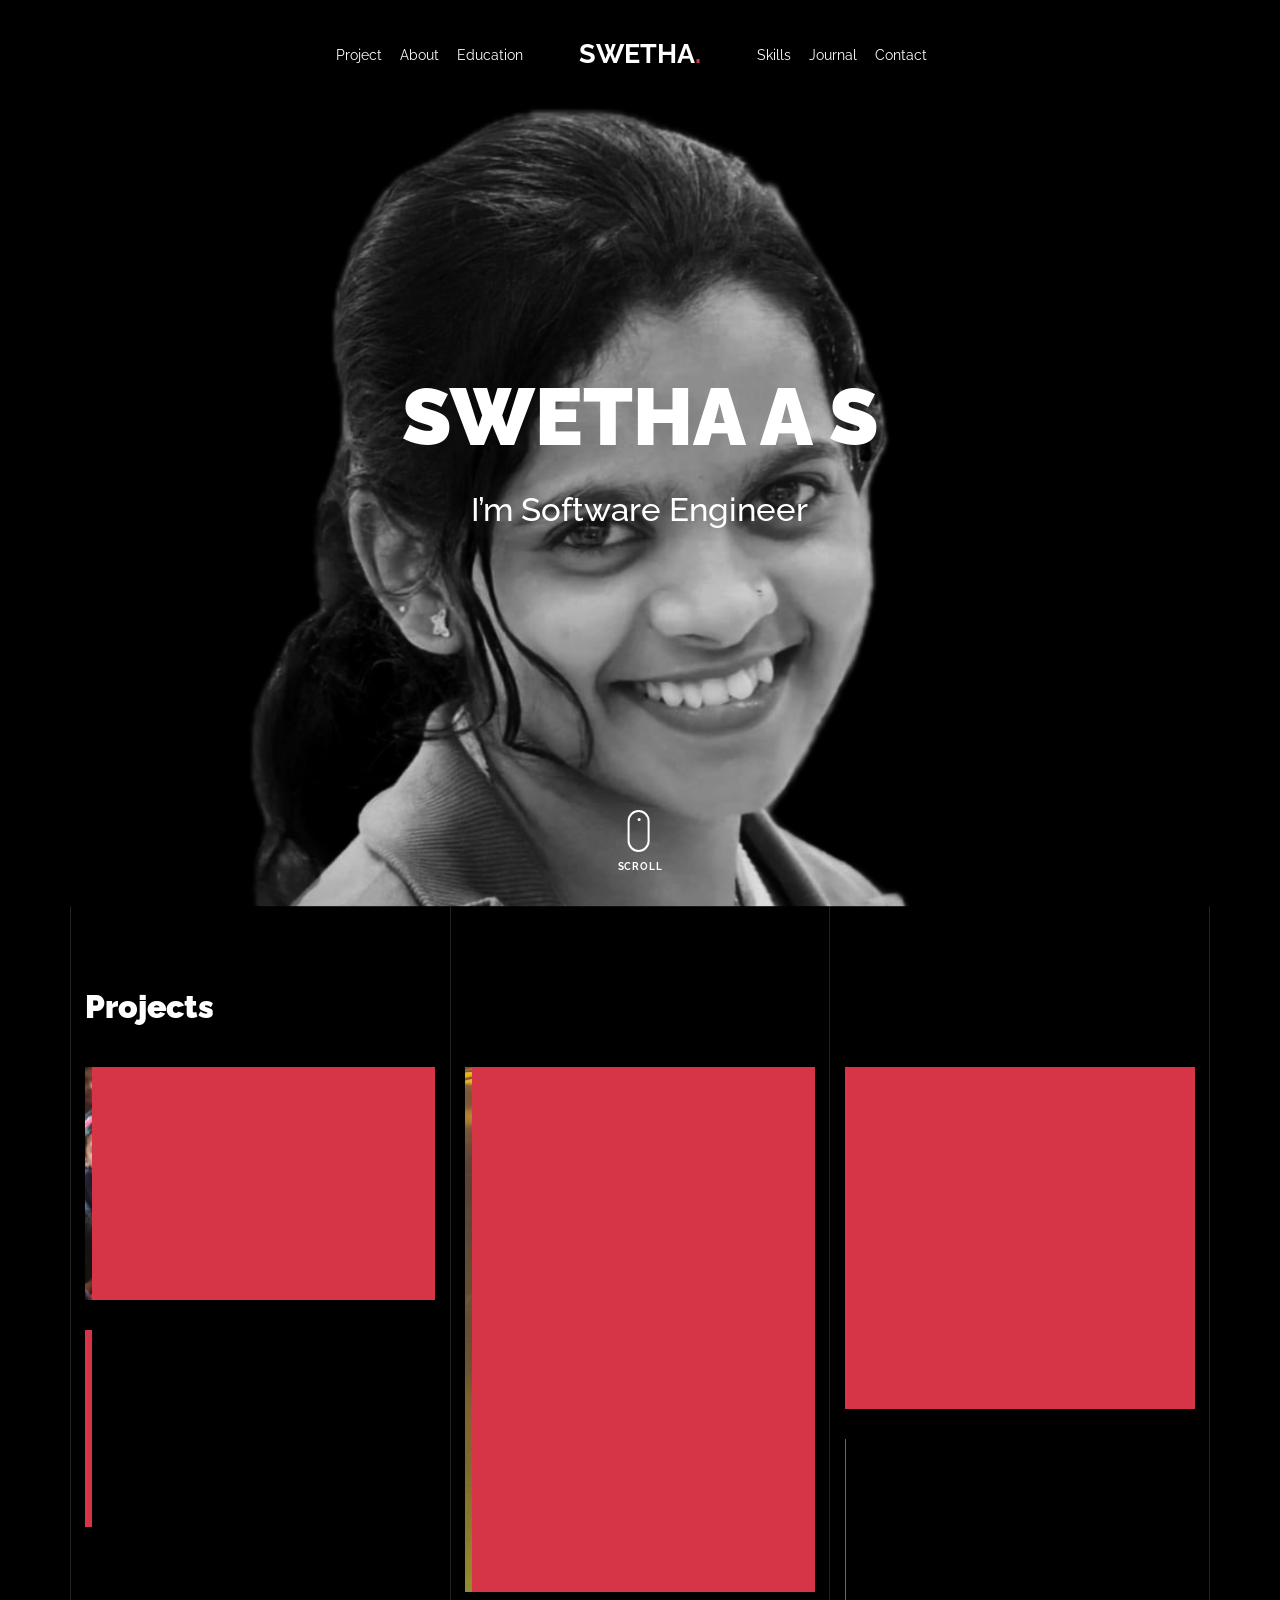
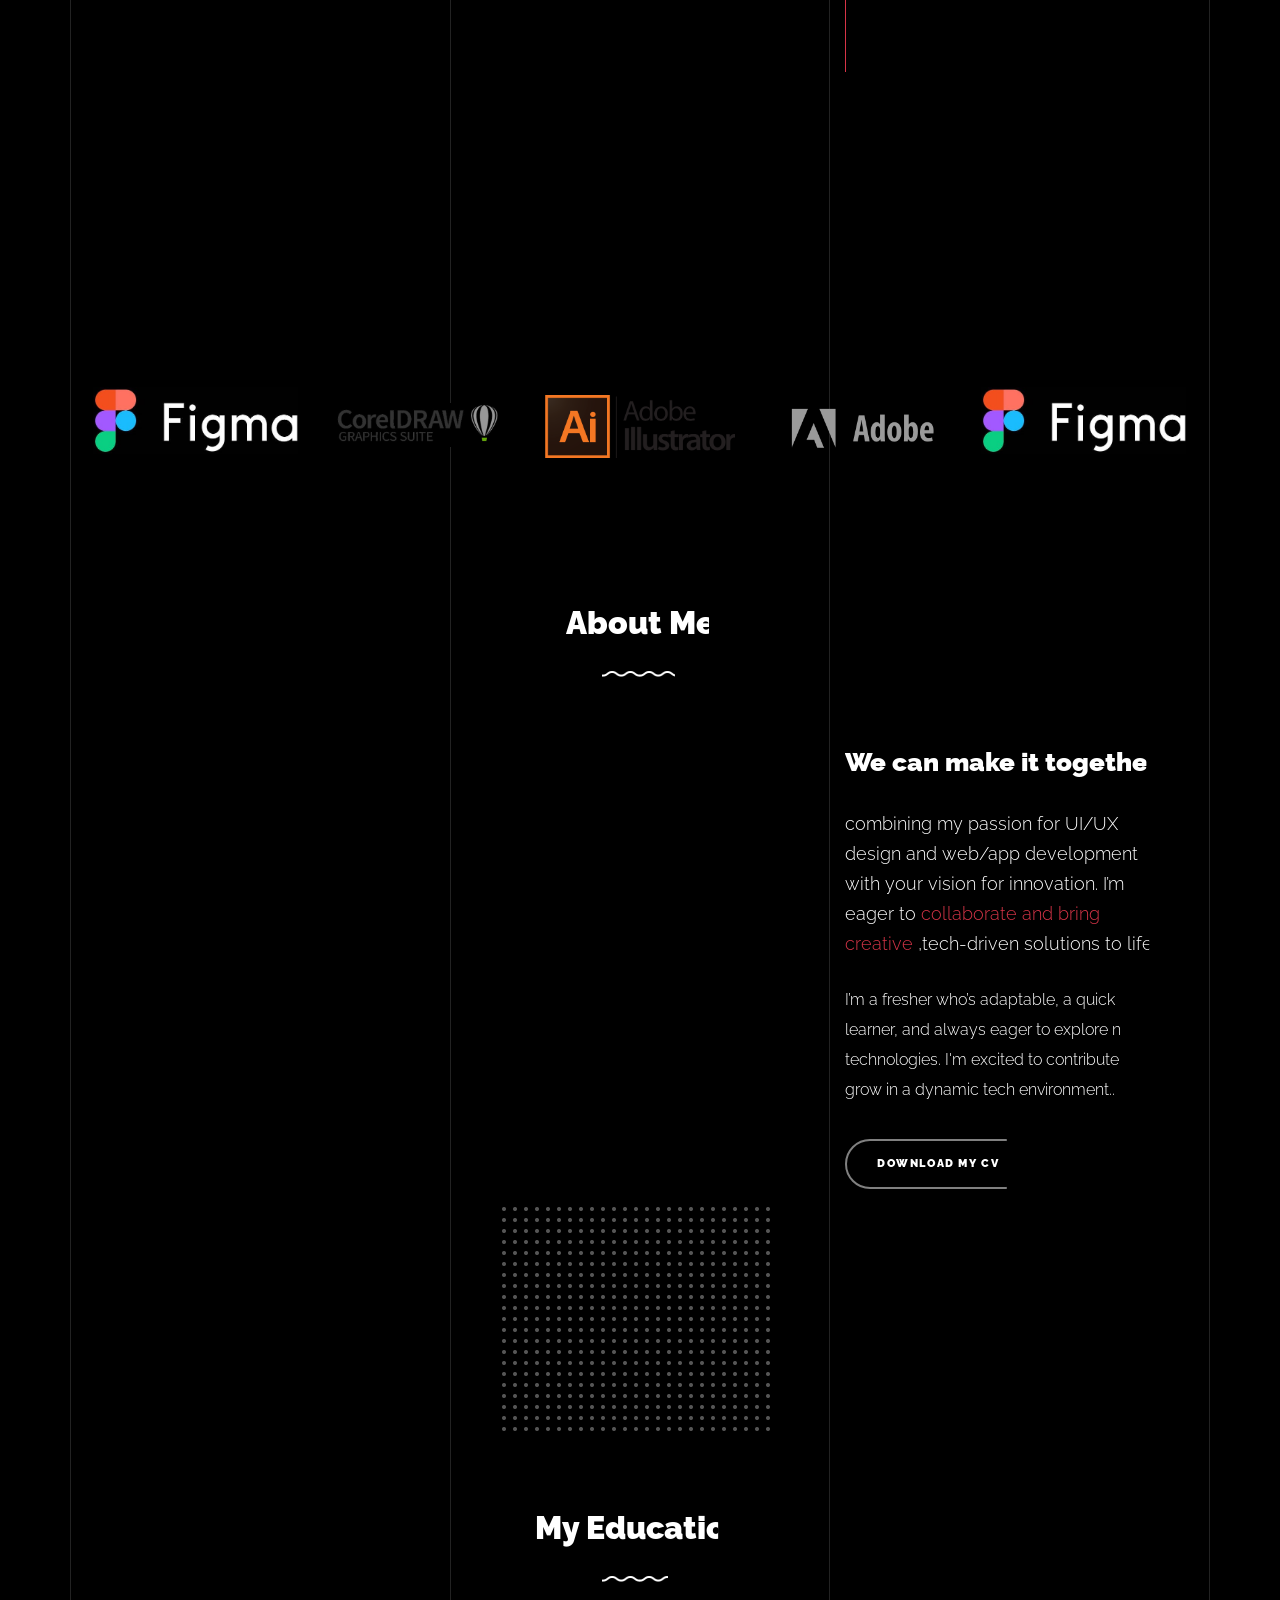
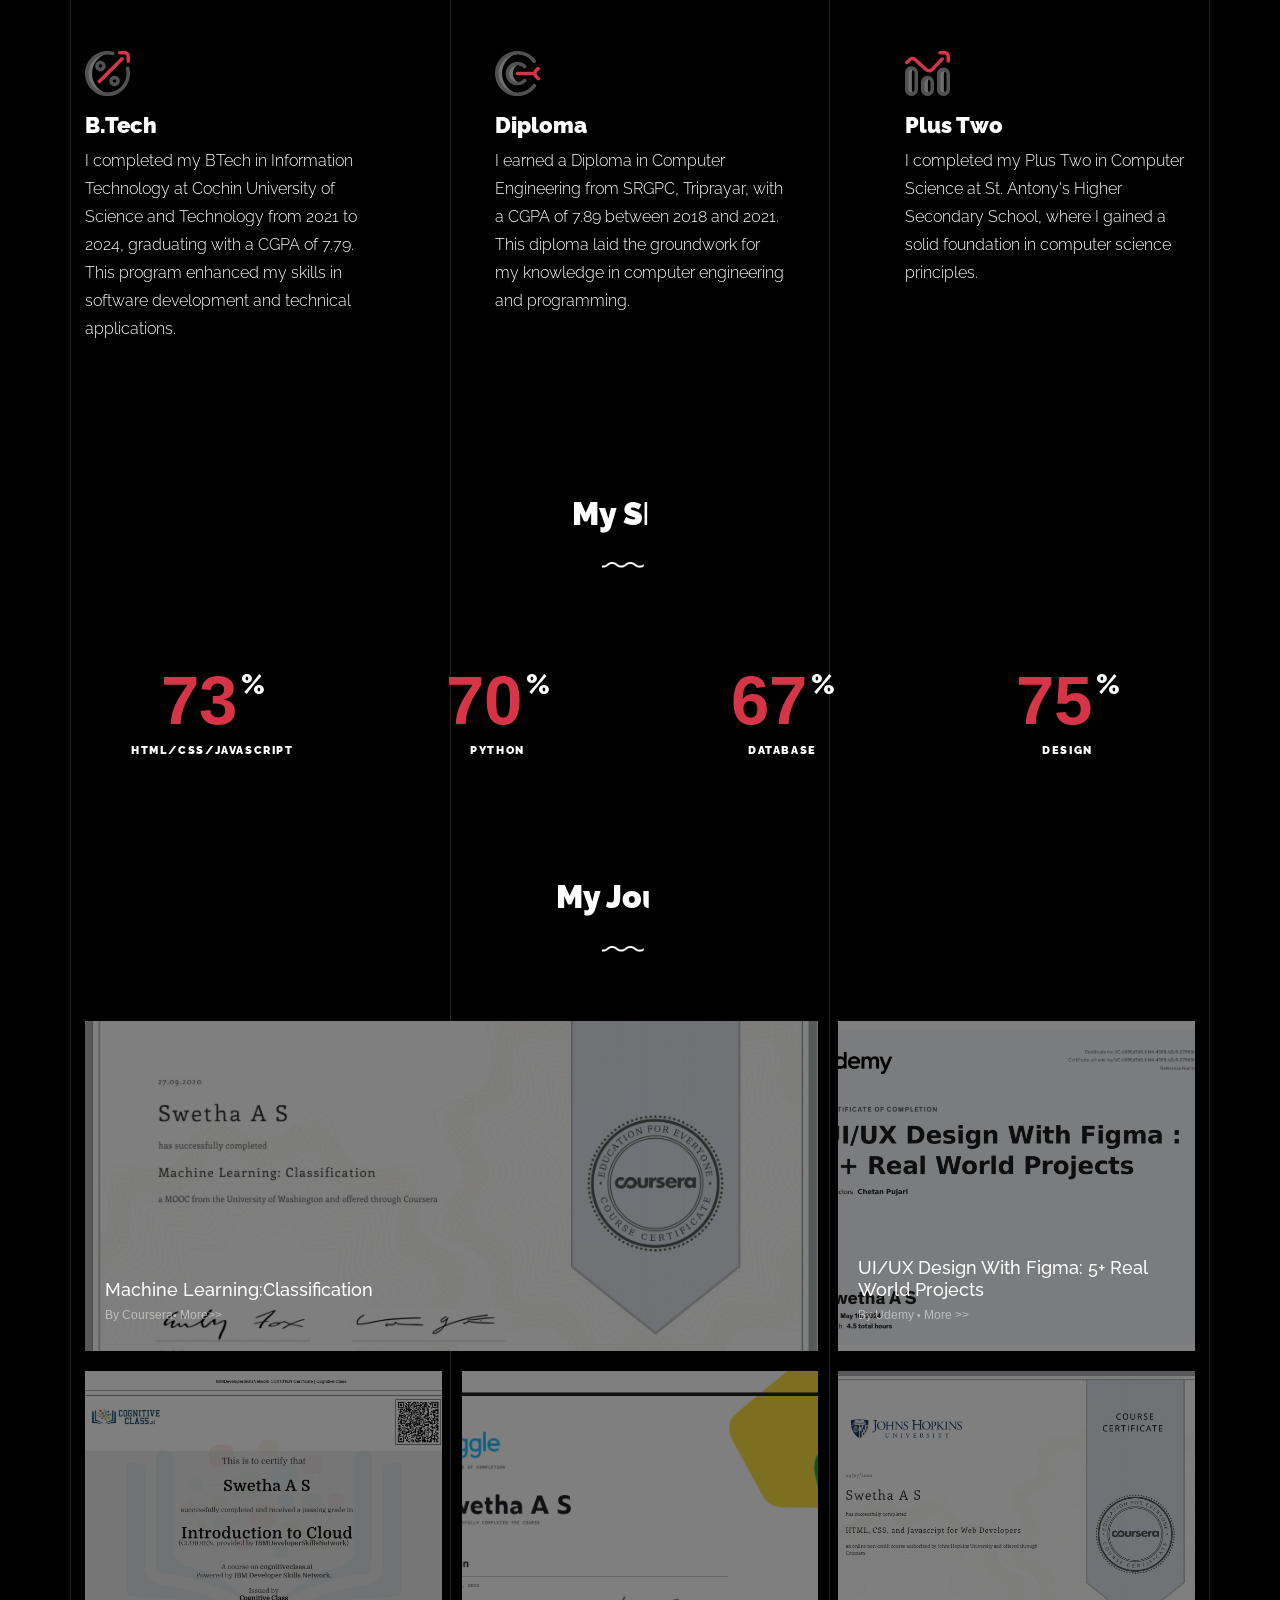
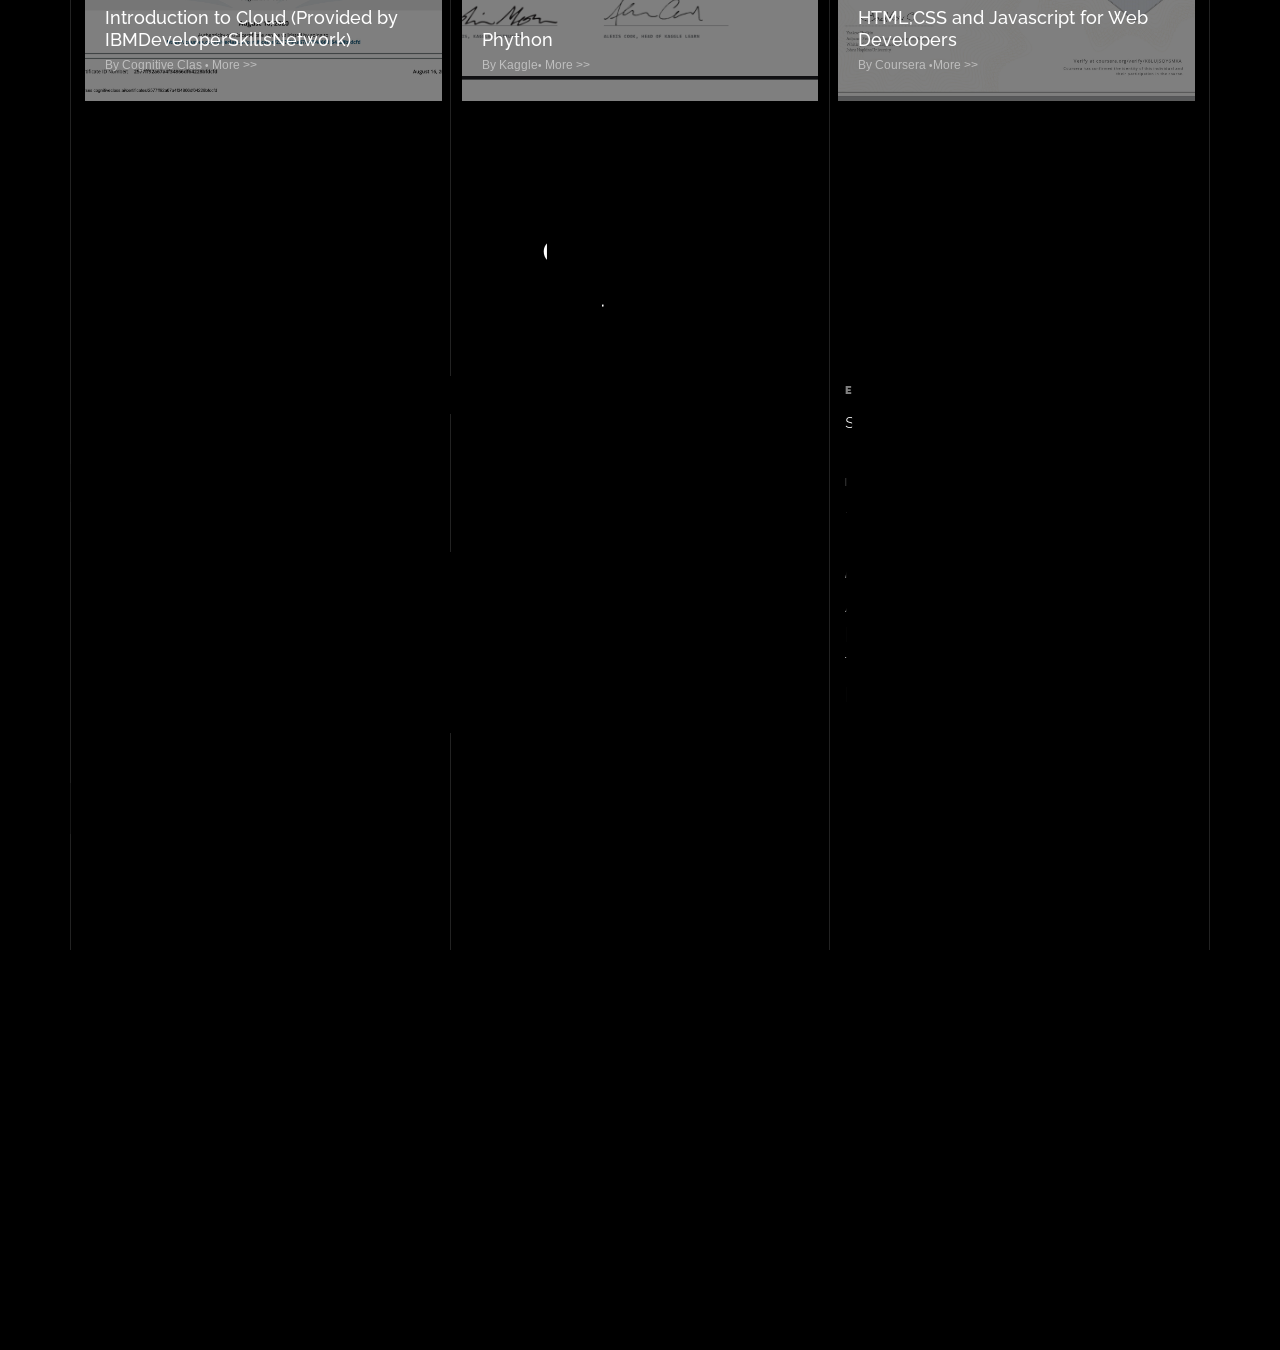
==== commit a305188b: "update cv and project and mail etc.." ====
--- a/index.html
+++ b/index.html
@@ -155,11 +155,16 @@
                     <div class="overlay">
                       <span class="wrap-icon icon-link2"></span>
                       <div class="portfolio-item-content">
-                        <h3>Pothole detection App</h3>
-                        <p>app, safe roads</p>
+                        <!-- <h3>Pothole detection App</h3>
+                        <p>app, safe roads</p> -->
+
+      <h3>NBFC Project - Incede</h3>
+          <p>Web App, Finance Solutions</p>
+
+
                       </div>
                     </div>
-                    <img src="images/photo/pothole-1.webp" class="lazyload  img-fluid" alt="Images" />
+                    <img src="images/photo/nbfc.png" class="lazyload  img-fluid" alt="Images" />
                   </a>
               </div>
 
@@ -191,15 +196,17 @@
    
 
               <div class="item web illustration col-sm-6 col-md-6 col-lg-4 isotope-mb-2">
-                <a href="images/photo/pothhole-3.webp" class="portfolio-item isotope-item gsap-reveal-img" data-fancybox="gallery" data-caption="Render Packaging">
+                <a href="images/photo/nbfc.png" class="portfolio-item isotope-item gsap-reveal-img" data-fancybox="gallery" data-caption="Render Packaging">
                     <div class="overlay">
                       <span class="wrap-icon icon-photo2"></span>
                       <div class="portfolio-item-content">
-                        <h3>Potholes</h3>
-                        <p>App, illustration</p>
+                        <!-- <h3>Potholes</h3> -->
+                        <!-- <p>App, illustration</p> -->
+                         <h3>Incede</h3>
+          <p>NBFC, Web App</p>
                       </div>
                     </div>
-                    <img src="images/photo/pothhole-3.webp" class="lazyload  img-fluid" alt="Images" />
+                    <img src="images/photo/nbfc2.png" class="lazyload  img-fluid" alt="Images" />
                   </a>
               </div>
               <div class="item web branding col-sm-6 col-md-6 col-lg-4 isotope-mb-2">
@@ -261,7 +268,7 @@
               <h3 class="mb-4 heading-h3"><span class="gsap-reveal">We can make it together</span></h3>
               <p class="lead gsap-reveal">combining my passion for UI/UX design and web/app development with your vision for innovation. I’m eager to  <a href="https://www.figma.com/files/team/1232974932050273760/recents-and-sharing/recently-viewed?fuid=1104137572933381493">collaborate and bring creative</a> ,tech-driven solutions to life. </p>
               <p class="mb-4 gsap-reveal">I’m a fresher who’s adaptable, a quick learner, and always eager to explore new technologies. I'm excited to contribute and grow in a dynamic tech environment..</p>
-              <p class="gsap-reveal"><a href="https://drive.google.com/file/d/1NwmEHUM7YZnixe1FxdbGSndBgSv4PcA5/view?usp=sharing" class="btn btn-outline-pill btn-custom-light">Download my CV</a></p>
+              <p class="gsap-reveal"><a href="https://drive.google.com/file/d/1kx5LuSpNdTrBWbBXhlfviEqRTz996hvt/view?usp=sharing" class="btn btn-outline-pill btn-custom-light">Download my CV</a></p>
             </div>
           </div>
         </div>
@@ -454,41 +461,101 @@
 
           <div class="row justify-content-between">
             
+
+
+
+
+
+<!-- 
             <div class="col-md-6">
-              <form method="post" class="form-outline-style-v1" id="contactForm" action="send_email.php">
-                <div class="form-group row mb-0">
-
-                  <div class="col-lg-6 form-group gsap-reveal">
-                    <label for="name">Name</label>
-                    <input name="name" type="text" class="form-control" id="name">
-                  </div>
-                  <div class="col-lg-6 form-group gsap-reveal">
-                    <label for="email">Email</label>
-                    <input name="email" type="email" class="form-control" id="email" >
-                  </div> 
-                  <div class="col-lg-6 form-group gsap-reveal">
-                    <label for="subject">Subject</label>
-                    <input name="subject" type="text" class="form-control" id="subject">
-                  </div>
-                  
-                  <div class="col-lg-12 form-group gsap-reveal">
-                    <label for="message">Write your message...</label>
-                    <textarea name="message" id="message" cols="30" rows="7" class="form-control"></textarea>
-                  </div>
-                </div>
-                <div class="form-group row gsap-reveal">
-                    <div class="col-md-12 d-flex align-items-center">
-                      <input type="submit" class="btn btn-outline-pill btn-custom-light mr-3" value="Send Message">
-                      <span class="submitting"></span>
-                    </div>
-                  </div>
-              </form>
+            
+<form method="POST" class="form-outline-style-v1" id="contactForm" action="https://formspree.io/f/xeorkgyw">
+          <div class="form-group row mb-0">
+
+            <div class="col-lg-6 form-group gsap-reveal">
+              <label for="name">Name</label>
+              <input name="name" type="text" class="form-control" id="name" required>
+            </div>
+
+            <div class="col-lg-6 form-group gsap-reveal">
+              <label for="email">Email</label>
+              <input name="email" type="email" class="form-control" id="email" required>
+            </div> 
+
+            <div class="col-lg-6 form-group gsap-reveal">
+              <label for="subject">Subject</label>
+              <input name="subject" type="text" class="form-control" id="subject" required>
+            </div>
+            
+            <div class="col-lg-12 form-group gsap-reveal">
+              <label for="message">Write your message...</label>
+              <textarea name="message" id="message" cols="30" rows="7" class="form-control" required></textarea>
+            </div>
+          </div>
+          <div class="form-group row gsap-reveal">
+              <div class="col-md-12 d-flex align-items-center">
+                <input type="submit" class="btn btn-outline-pill btn-custom-light mr-3" value="Send Message">
+                <span class="submitting"></span>
+              </div>
+          </div>
+        </form>
+
               <div id="form-message-warning" class="mt-4"></div> 
-              <div id="form-message-success">
-                Your message was sent, thank you!
-              </div>
-
-            </div>
+            
+
+              <div id="toast-success" style="display:none; position: fixed; bottom: 20px; right: 20px; background: #28a745; color: white; padding: 10px 20px; border-radius: 5px; z-index: 9999;">
+  Your message was sent, thank you!
+</div>
+
+
+            </div> -->
+
+
+<div class="col-md-6">
+  <form method="POST" class="form-outline-style-v1" id="contactForm" action="https://formspree.io/f/xeorkgyw">
+    <div class="form-group row mb-0">
+      <div class="col-lg-6 form-group gsap-reveal">
+        <label for="name">Name</label>
+        <input name="name" type="text" class="form-control" id="name" required>
+      </div>
+
+      <div class="col-lg-6 form-group gsap-reveal">
+        <label for="email">Email</label>
+        <input name="email" type="email" class="form-control" id="email" required>
+      </div> 
+
+      <div class="col-lg-6 form-group gsap-reveal">
+        <label for="subject">Subject</label>
+        <input name="subject" type="text" class="form-control" id="subject" required>
+      </div>
+
+      <div class="col-lg-12 form-group gsap-reveal">
+        <label for="message">Write your message...</label>
+        <textarea name="message" id="message" cols="30" rows="7" class="form-control" required></textarea>
+      </div>
+    </div>
+    <div class="form-group row gsap-reveal">
+      <div class="col-md-12 d-flex align-items-center">
+        <input type="submit" class="btn btn-outline-pill btn-custom-light mr-3" value="Send Message">
+        <span class="submitting"></span>
+      </div>
+    </div>
+  </form>
+
+  <div id="form-message-warning" class="mt-4"></div> 
+
+  <!-- Toast popup -->
+<div id="toast-success" style="display:none; position: fixed; bottom: 20px; right: 20px; background: #28a745; color: white; padding: 10px 20px; border-radius: 5px; z-index: 9999;">
+  Your message was sent, thank you!
+</div>
+
+</div>
+
+
+
+
+
+
 
             <div class="col-md-4">
               <div class="contact-info-v1">
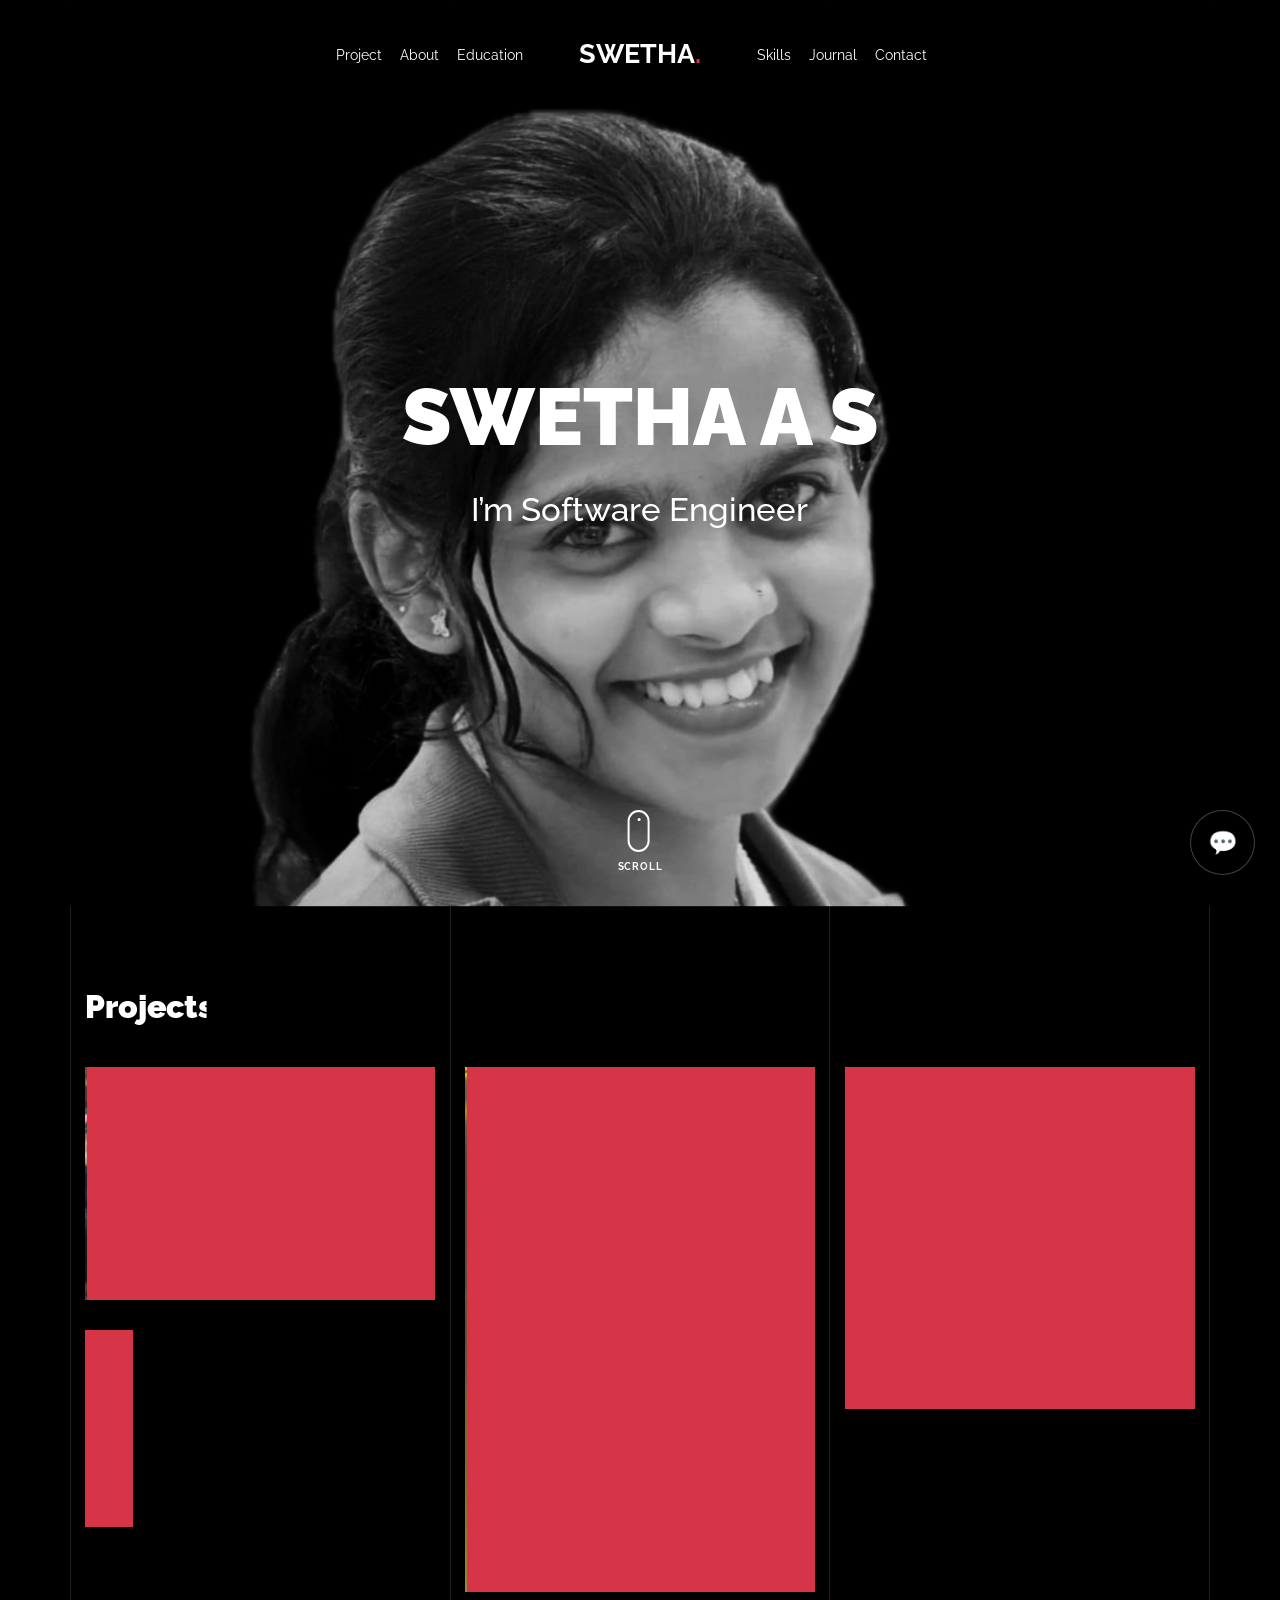
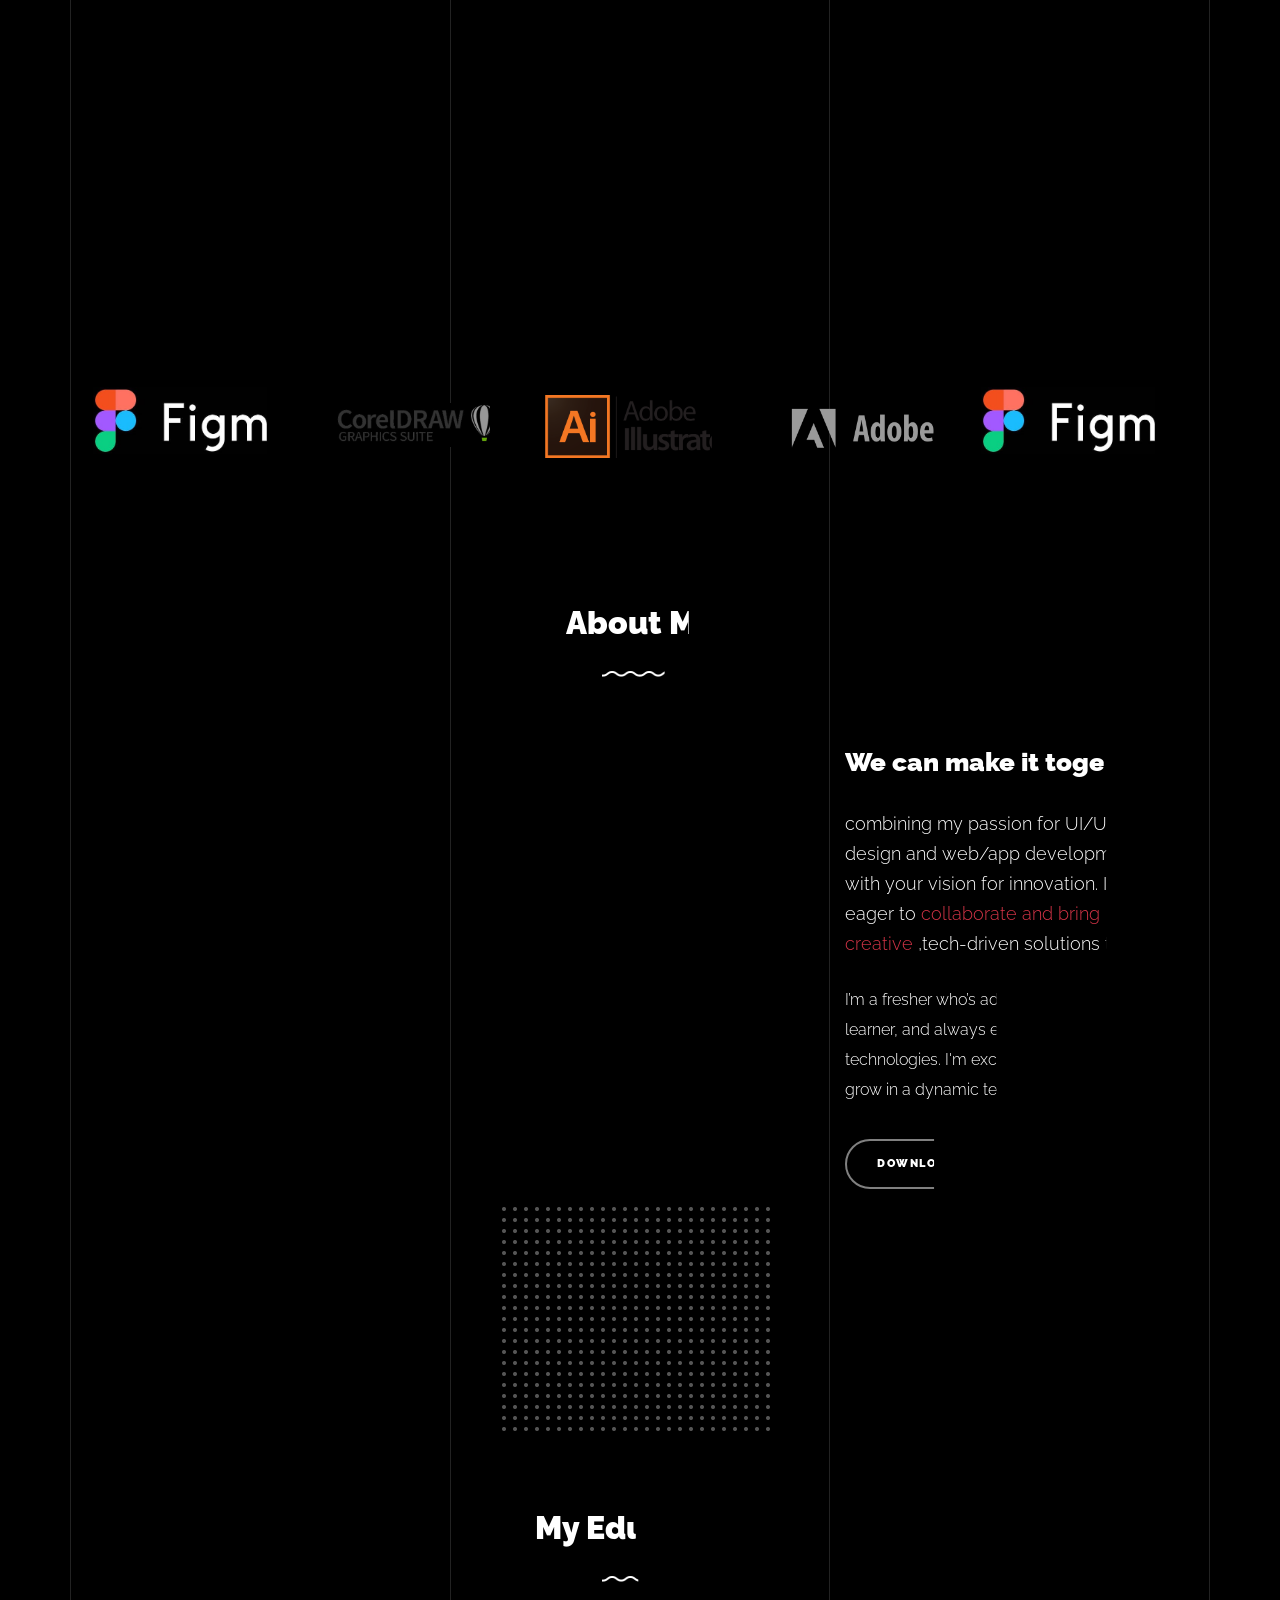
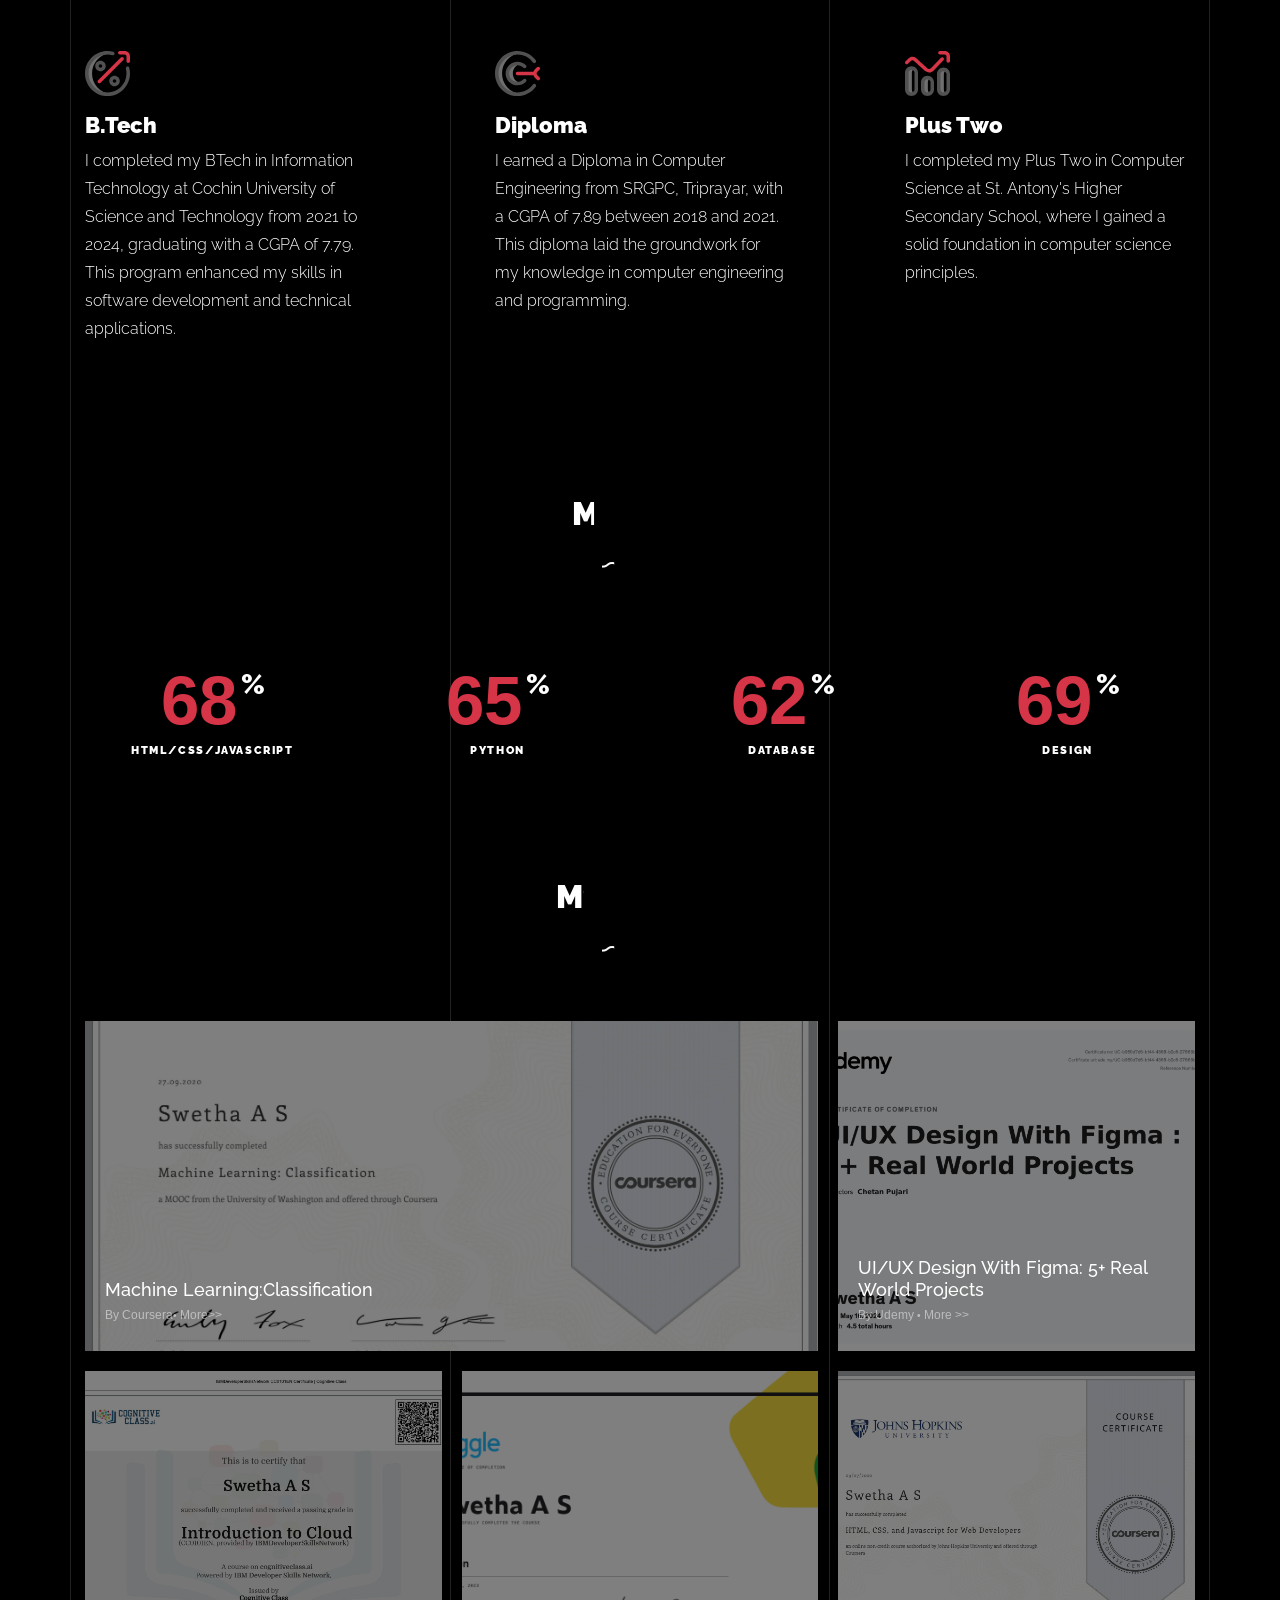
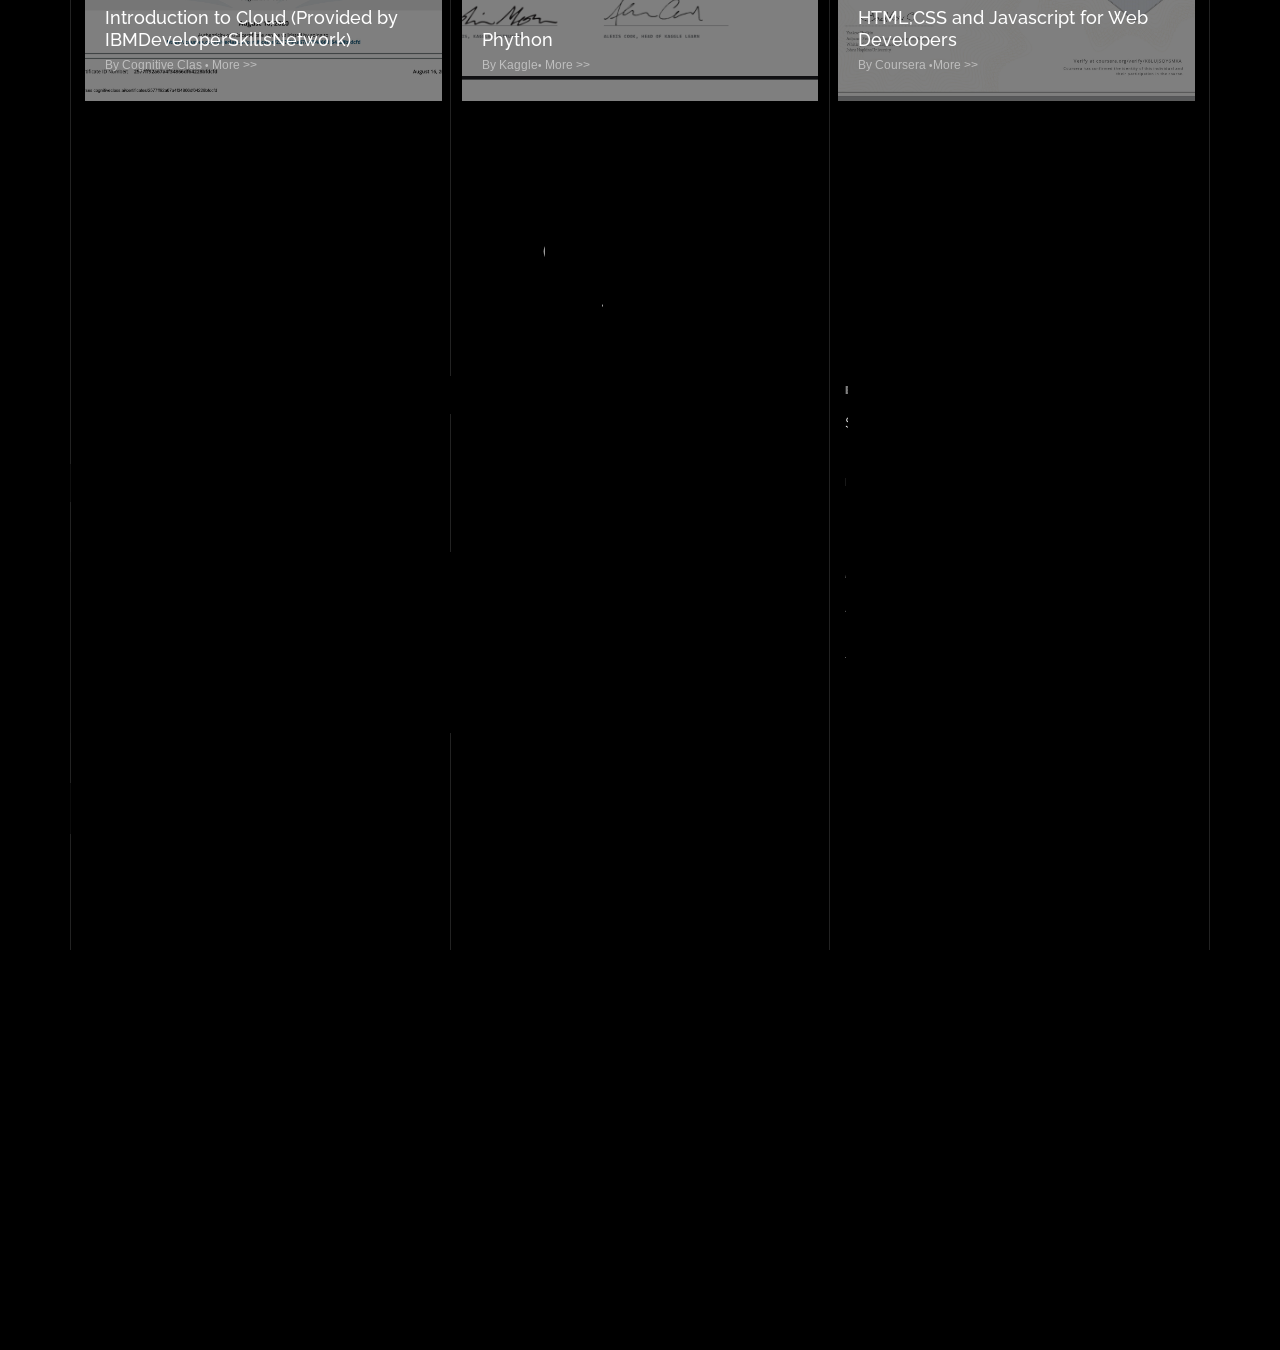
==== commit 07a9046b: "add chat bot" ====
--- a/index.html
+++ b/index.html
@@ -17,10 +17,339 @@
     <link rel="stylesheet" href="css/vendor/jquery.fancybox.min.css">
     
 
-    <!-- Theme Style -->
     <link rel="stylesheet" href="css/style.css">
 
   </head>
+
+
+
+
+
+<div class="chatbot-placeholder"></div>
+
+
+
+
+
+
+<script>
+(function () {
+  /* -----------------------------------------------------
+     GLOBAL CHAT STATE & CUSTOMIZABLE AI CONFIG
+  ----------------------------------------------------- */
+  window.chatState = { 
+    open: false,
+    isTyping: false,
+    conversationHistory: []
+  };
+
+  // 🎨 CUSTOMIZABLE RESPONSES - Edit these easily!
+  window.chatbotConfig = {
+    name: "Swetha AS",
+    title: "Software Engineer",
+    
+    welcomeMessages: [
+      "Hi! 👋 I'm Swetha's smart assistant.\n\nAsk me about **projects**, **skills**, **education**, **certificates**, **contact**, or **cv**!\n\nWhat would you like to explore first? ✨",
+      "Hey there! 😊 Ready to discover Swetha's amazing work?",
+      "Hello! 👋 I'm here to guide you through the portfolio!"
+    ],
+    
+    fallbackResponses: [
+      "I understand you're looking for something specific! 😊 What can I help with?",
+      "Let me assist you better! What interests you most?",
+      "Happy to help! Tell me more about what you're looking for ✨"
+    ],
+    
+    responses: {
+      greetings: [
+        "Hey there! 😊 How can I help you explore Swetha's portfolio?",
+        "Hi! 👋 Ready to dive into projects, skills, or anything else?",
+        "Hello! ✨ What would you like to know about Swetha?",
+        "Hey! 😄 Ask me about projects, skills, experience, or anything!"
+      ],
+      
+      projects: [
+        "💻 **Featured Projects:**\n• Sponsorship Management System (Web)\n• Heart Beat Analyzer (ML App)\n• NBFC Project (Finance Web App)\n• TO DO List & LOMBOK UI\n\nWant to jump to projects?",
+        "Check out Swetha's amazing projects! 💻\n• Heart Beat Analyzer using MFCC\n• Professional NBFC web solutions\n• Interactive TO DO app\n\nReady to scroll to projects section?"
+      ],
+      
+      skills: [
+        "⭐ **Swetha's Skills:**\n• HTML/CSS/JS: 98%\n• Python: 94%\n• Database: 90%\n• Design: 100%\n\nTools: Figma, Adobe Suite, Coral Draw\n\nShall I take you to skills section?",
+        "Swetha excels in:\n✅ Full-stack web development\n✅ Python & ML projects\n✅ UI/UX Design\n✅ Database management\n\nCheck out the skills section!"
+      ],
+      
+      education: [
+        "🎓 **Education:**\n• B.Tech IT - CUSAT (7.79 CGPA)\n• Diploma Computer Engg (7.89 CGPA)\n• +2 Computer Science\n\nSolid technical foundation! 📚",
+        "Academic Journey:\n🏆 B.Tech Information Technology\n🏆 Diploma in Computer Engineering\n🏆 Strong programming fundamentals"
+      ],
+      
+      certificates: [
+        "🏅 **Certifications:**\n• Machine Learning (Coursera)\n• UI/UX Figma (Udemy)\n• IBM Cloud Computing\n• Python (Kaggle)\n• HTML/CSS/JS (Coursera)\n\nContinuous learning! 🚀",
+        "Swetha's Certifications showcase:\n✅ ML Classification\n✅ Professional UI/UX\n✅ Cloud Computing\n✅ Python mastery"
+      ],
+      
+      contact: [
+        "📧 **Get in touch:**\n✉️ swetha2001as@gmail.com\n📱 +91 9400381282\n📍 Thrissur, Kerala\n\nReady to connect?",
+        "Contact details:\n💌 Email: swetha2001as@gmail.com\n📞 Phone: +91 9400381282\n📍 Anthikkat House, Thrissur"
+      ],
+      
+      links: [
+        "🔗 **Quick Links:**\n💼 [LinkedIn](https://www.linkedin.com/in/swetha-a-s-47555323b/)\n🐙 [GitHub](https://github.com/Swetha2001aS)\n📄 [Download CV](https://drive.google.com/file/d/1kx5LuSpNdTrBWbBXhlfviEqRTz996hvt/view?usp=sharing)",
+        "Important links:\n👩‍💼 LinkedIn Profile\n🐱 GitHub Repos\n📜 Full CV Download"
+      ]
+    }
+  };
+
+  /* -----------------------------------------------------
+     CHAT UI - SAME BEAUTIFUL STYLE
+  ----------------------------------------------------- */
+  const chatToggle = document.createElement("button");
+  chatToggle.id = "chat-toggle";
+  chatToggle.innerHTML = "💬";
+  chatToggle.style.cssText = `
+    position: fixed; bottom: 25px; right: 25px; 
+    width: 65px; height: 65px; border-radius: 50%;
+    background: rgba(0,0,0,0.8); backdrop-filter: blur(20px);
+    border: 1px solid rgba(255,255,255,0.25); color: #fff;
+    font-size: 24px; cursor: pointer; z-index: 10001;
+    box-shadow: 0 8px 20px rgba(0,0,0,0.45);
+    transition: all .3s ease;
+  `;
+
+  const chatbot = document.createElement("div");
+  chatbot.id = "custom-chatbot";
+  chatbot.style.cssText = `
+    position: fixed; bottom: 105px; right: 25px;
+    width: 380px; height: 540px;
+    background: rgba(0,0,0,0.85); backdrop-filter: blur(25px);
+    border-radius: 20px; border: 1px solid rgba(255,255,255,0.08);
+    display: none; overflow: hidden; z-index: 99999;
+    transform: translateX(420px); transition: .4s ease;
+    box-shadow:
+      0 0 4px rgba(214,52,71,0.45),
+      0 0 8px rgba(214,52,71,0.25);
+  `;
+
+  chatbot.innerHTML = `
+    <div style="
+      background: rgba(0,0,0,0.95); padding: 18px; 
+      border-bottom: 1px solid rgba(255,255,255,0.1);
+      text-align: center; position: relative; color: #fff;">
+      <h3 style="margin: 0; font-size: 19px;">${window.chatbotConfig.name}</h3>
+      <p style="margin: 4px 0 0; font-size: 13px; opacity: .8;">
+        ${window.chatbotConfig.title}
+      </p>
+      <button onclick="closeChat()" style="
+        position: absolute; top: 14px; right: 16px; 
+        background: none; border: none; color: #fff;
+        font-size: 22px; cursor: pointer; opacity: .7;">×</button>
+    </div>
+
+    <div id="chat-messages" style="
+      height: 340px; padding: 18px; overflow-y: auto;
+      background: rgba(0,0,0,0.35); color: #fff;">
+    </div>
+
+    <div style="padding: 15px; border-top: 1px solid rgba(255,255,255,0.1);">
+      <div style="display: flex; gap: 8px;">
+        <input id="chat-input" type="text" 
+          placeholder="Ask me anything..." 
+          style="
+            flex: 1; padding: 12px 14px;
+            border-radius: 22px; background: rgba(255,255,255,0.12);
+            color: #fff; border: 1px solid rgba(255,255,255,0.25);
+            outline: none; font-size: 14px;">
+        <button id="chat-send" style="
+          width: 46px; height: 46px; border-radius: 50%;
+          background: rgba(255,255,255,0.25); color: #fff;
+          border: 1px solid rgba(255,255,255,0.3); cursor: pointer;">
+          ➤
+        </button>
+      </div>
+    </div>
+  `;
+
+  document.body.appendChild(chatbot);
+  document.body.appendChild(chatToggle);
+
+  /* -----------------------------------------------------
+     TOGGLE FUNCTIONS
+  ----------------------------------------------------- */
+  window.toggleChat = function () {
+    const isOpen = chatbot.style.display === "block";
+    chatbot.style.display = isOpen ? "none" : "block";
+    chatbot.style.transform = isOpen ? "translateX(420px)" : "translateX(0)";
+  };
+
+  window.closeChat = function () {
+    chatbot.style.display = "none";
+    chatbot.style.transform = "translateX(420px)";
+  };
+
+  /* -----------------------------------------------------
+     MESSAGE SYSTEM WITH TYPING
+  ----------------------------------------------------- */
+  const messages = () => document.getElementById("chat-messages");
+
+  function addMessage(sender, text, isTyping = false) {
+    const msg = document.createElement("div");
+    msg.style.marginBottom = "15px";
+    msg.style.textAlign = sender === "bot" ? "left" : "right";
+
+    if (isTyping) {
+      msg.innerHTML = `
+        <span style="
+          display: inline-block; padding: 12px 15px;
+          border-radius: 18px; background: rgba(255,255,255,0.18);
+          backdrop-filter: blur(10px); font-size: 14px; color: #fff;">
+          <span style="opacity: 0.6;">${window.chatbotConfig.name} is typing</span>
+          <span class="typing-dots" style="
+            display: inline-block; width: 20px; height: 20px; margin-left: 8px;
+            background: currentColor; border-radius: 50%; opacity: 0.4;
+            animation: typing 1.4s infinite ease-in-out;">
+          </span>
+          <style>
+            @keyframes typing {
+              0%, 60%, 100% { transform: translateY(0); opacity: 0.4; }
+              30% { transform: translateY(-10px); opacity: 1; }
+            }
+          </style>
+        </span>
+      `;
+    } else {
+      msg.innerHTML = `
+        <span style="
+          display: inline-block; padding: 12px 15px;
+          border-radius: 18px; max-width: 85%;
+          background: ${sender === "bot" ? "rgba(255,255,255,0.18)" : "rgba(255,255,255,0.30)"};
+          backdrop-filter: blur(10px); font-size: 14px; color: #fff;
+          line-height: 1.4; word-wrap: break-word;">
+          ${text.replace(/\n/g, '<br>')}
+        </span>
+      `;
+    }
+
+    messages().appendChild(msg);
+    messages().scrollTop = messages().scrollHeight;
+    return msg;
+  }
+
+  /* -----------------------------------------------------
+     CUSTOMIZABLE AI BRAIN
+  ----------------------------------------------------- */
+  const quickActions = {
+    "project": "#portfolio-section",
+    "projects": "#portfolio-section",
+    "skill": "#skills-section", 
+    "skills": "#skills-section",
+    "about": "#about-section",
+    "education": "#services-section",
+    "contact": "#contact-section",
+    "journal": "#journal-section",
+    "cv": "https://drive.google.com/file/d/1kx5LuSpNdTrBWbBXhlfviEqRTz996hvt/view?usp=sharing",
+    "resume": "https://drive.google.com/file/d/1kx5LuSpNdTrBWbBXhlfviEqRTz996hvt/view?usp=sharing",
+    "linkedin": "https://www.linkedin.com/in/swetha-a-s-47555323b/"
+  };
+
+  function getAIResponse(text) {
+    const msg = text.toLowerCase().trim();
+    window.chatState.conversationHistory.push(msg);
+
+    // Greetings
+    if (['hi','hello','hey','hola','yo'].some(g => msg.includes(g))) {
+      return window.chatbotConfig.responses.greetings[Math.floor(Math.random() * window.chatbotConfig.responses.greetings.length)];
+    }
+
+    // Quick actions
+    for (const [intent, section] of Object.entries(quickActions)) {
+      if (msg.includes(intent)) {
+        if (section.startsWith('#')) {
+          return `${window.chatbotConfig.responses[intent]?.[0] || `Navigate to ${intent.replace('-', ' ')}`} 
+          
+          <button onclick="scrollToSection('${section}')" style="color:#4ade80;background:none;border:none;cursor:pointer;font-size:16px;">📍 Go to ${intent}</button>`;
+        } else {
+          return `<a href="${section}" target="_blank" style="color:#4ade80;">📄 View ${intent}</a>`;
+        }
+      }
+    }
+
+    // Keyword matching
+    if (msg.includes('project') || msg.includes('work')) return window.chatbotConfig.responses.projects[Math.floor(Math.random() * window.chatbotConfig.responses.projects.length)];
+    if (msg.includes('skill') || msg.includes('tech')) return window.chatbotConfig.responses.skills[Math.floor(Math.random() * window.chatbotConfig.responses.skills.length)];
+    if (msg.includes('education') || msg.includes('college')) return window.chatbotConfig.responses.education[Math.floor(Math.random() * window.chatbotConfig.responses.education.length)];
+    if (msg.includes('certificate') || msg.includes('course')) return window.chatbotConfig.responses.certificates[Math.floor(Math.random() * window.chatbotConfig.responses.certificates.length)];
+    if (msg.includes('contact') || msg.includes('email') || msg.includes('phone')) return window.chatbotConfig.responses.contact[Math.floor(Math.random() * window.chatbotConfig.responses.contact.length)];
+    if (msg.includes('link') || msg.includes('github')) return window.chatbotConfig.responses.links[Math.floor(Math.random() * window.chatbotConfig.responses.links.length)];
+
+    // Personality
+    if (msg.includes('how are you')) return "I'm doing fantastic! 😊 Just excited to show you around Swetha's amazing work. What interests you most?";
+    if (msg.includes('name')) return `I'm ${window.chatbotConfig.name}'s AI assistant! 👋 Here to help you explore the portfolio.`;
+    if (msg.includes('thank')) return "You're welcome! 😄 Happy to help. Anything else I can show you?";
+
+    // ✨ CUSTOMIZABLE FALLBACK - NO MORE LISTS!
+    return window.chatbotConfig.fallbackResponses[Math.floor(Math.random() * window.chatbotConfig.fallbackResponses.length)];
+  }
+
+  /* -----------------------------------------------------
+     SCROLL & SEND FUNCTIONS
+  ----------------------------------------------------- */
+  window.scrollToSection = function (sectionId) {
+    document.querySelector(sectionId)?.scrollIntoView({ behavior: "smooth" });
+    addMessage("bot", `Scrolling to ${sectionId.replace("#", "")} section... ✨`);
+    setTimeout(closeChat, 1200);
+  };
+
+  const input = document.getElementById("chat-input");
+  const sendBtn = document.getElementById("chat-send");
+
+  async function sendMessage() {
+    const text = input.value.trim();
+    if (!text || window.chatState.isTyping) return;
+
+    addMessage("user", text);
+    input.value = "";
+    input.focus();
+
+    window.chatState.isTyping = true;
+    const typingMsg = addMessage("bot", "", true);
+
+    await new Promise(resolve => setTimeout(resolve, 800 + Math.random() * 1200));
+
+    typingMsg.remove();
+    const response = getAIResponse(text);
+    addMessage("bot", response);
+    window.chatState.isTyping = false;
+  }
+
+  /* -----------------------------------------------------
+     EVENTS
+  ----------------------------------------------------- */
+  chatToggle.onclick = toggleChat;
+  sendBtn.onclick = sendMessage;
+  
+  input.addEventListener("keypress", (e) => {
+    if (e.key === "Enter" && !e.shiftKey) {
+      e.preventDefault();
+      sendMessage();
+    }
+  });
+
+  input.addEventListener("input", function() {
+    this.style.height = 'auto';
+    this.style.height = this.scrollHeight + 'px';
+  });
+
+  /* -----------------------------------------------------
+     WELCOME MESSAGE
+  ----------------------------------------------------- */
+  setTimeout(() => {
+    addMessage("bot", window.chatbotConfig.welcomeMessages[Math.floor(Math.random() * window.chatbotConfig.welcomeMessages.length)]);
+  }, 1000);
+
+  setTimeout(toggleChat, 4000);
+})();
+</script>
+
   <body data-spy="scroll" data-target=".site-nav-target" data-offset="200">
 
     <nav class="unslate_co--site-mobile-menu">
@@ -46,7 +375,6 @@
             <div class="lines"></div>
           </div>
         </div>
-        <!-- END lines -->
       
       <nav class="unslate_co--site-nav site-nav-target">
 
@@ -67,7 +395,6 @@
             <div class="col-md-5 text-right text-lg-left">
               <ul class="site-nav-ul js-clone-nav text-left d-none d-lg-inline-block">
                 <li><a href="#skills-section" class="nav-link">Skills</a></li>
-                <!-- <li><a href="#testimonial-section" class="nav-link">Testimonial</a></li> -->
                 <li><a href="#journal-section" class="nav-link">Journal</a></li>
                 <li><a href="#contact-section" class="nav-link">Contact</a></li>
               </ul>
@@ -81,7 +408,6 @@
         </div>
 
       </nav>
-      <!-- END nav -->
 
       <div class="cover-v1 jarallax" style="background-image: url('images/photo/swetha_pic.png');" id="home-section">
         <div class="container">
@@ -104,7 +430,6 @@
         </a>
 
       </div>
-      <!-- END .cover-v1 -->
 
 
       <div class="unslate_co--section" id="portfolio-section">
@@ -123,7 +448,6 @@
             </div>
 
 
-          <!-- project-1-web   -->
             <div id="posts" class="row gutter-isotope-item">
               <div class="item web branding col-sm-6 col-md-6 col-lg-4 isotope-mb-2">
                 <a href="portfolio-single-1.html" class="portfolio-item ajax-load-page isotope-item gsap-reveal-img" data-id="1">
@@ -155,9 +479,7 @@
                     <div class="overlay">
                       <span class="wrap-icon icon-link2"></span>
                       <div class="portfolio-item-content">
-                        <!-- <h3>Pothole detection App</h3>
-                        <p>app, safe roads</p> -->
-
+                      
       <h3>NBFC Project - Incede</h3>
           <p>Web App, Finance Solutions</p>
 
@@ -200,8 +522,7 @@
                     <div class="overlay">
                       <span class="wrap-icon icon-photo2"></span>
                       <div class="portfolio-item-content">
-                        <!-- <h3>Potholes</h3> -->
-                        <!-- <p>App, illustration</p> -->
+                       
                          <h3>Incede</h3>
           <p>NBFC, Web App</p>
                       </div>
@@ -226,7 +547,6 @@
         </div>
       </div>
 
-<!-- software tools -->
       <div class="unslate_co--section">
         <div class="container">
           <div class="owl-carousel logo-slider ">
@@ -246,7 +566,6 @@
         </div>
       </div>
 
-<!-- intro  -->
       <div class="unslate_co--section" id="about-section">
         <div class="container">
           
@@ -257,7 +576,6 @@
             </span>
           </div>
           
-<!-- into photo -->
           <div class="row mt-5 justify-content-between">
             <div class="col-lg-7 mb-5 mb-lg-0">
               <figure class="dotted-bg gsap-reveal-img ">
@@ -273,7 +591,7 @@
           </div>
         </div>
       </div>
-<!-- education -->
+
       <div class="unslate_co--section" id="services-section">
         <div class="container">
 
@@ -316,7 +634,9 @@
           </div>
         </div>
       </div>
-<!-- skill -->
+
+
+
       <div class="unslate_co--section section-counter" id="skills-section">
         <div class="container">
           <div class="section-heading-wrap text-center mb-5">
@@ -365,10 +685,9 @@
           </div>
         </div>
       </div>
-      <!-- END .counter -->
-
-    
-<!-- cerificate -->
+   
+
+
       <div class="unslate_co--section" id="journal-section">
         <div class="container">
           <div class="section-heading-wrap text-center mb-5">
@@ -448,7 +767,6 @@
 
         </div>
       </div>
-      <!-- END blog posts -->
 
 
       <div class="unslate_co--section" id="contact-section">
@@ -465,50 +783,6 @@
 
 
 
-
-<!-- 
-            <div class="col-md-6">
-            
-<form method="POST" class="form-outline-style-v1" id="contactForm" action="https://formspree.io/f/xeorkgyw">
-          <div class="form-group row mb-0">
-
-            <div class="col-lg-6 form-group gsap-reveal">
-              <label for="name">Name</label>
-              <input name="name" type="text" class="form-control" id="name" required>
-            </div>
-
-            <div class="col-lg-6 form-group gsap-reveal">
-              <label for="email">Email</label>
-              <input name="email" type="email" class="form-control" id="email" required>
-            </div> 
-
-            <div class="col-lg-6 form-group gsap-reveal">
-              <label for="subject">Subject</label>
-              <input name="subject" type="text" class="form-control" id="subject" required>
-            </div>
-            
-            <div class="col-lg-12 form-group gsap-reveal">
-              <label for="message">Write your message...</label>
-              <textarea name="message" id="message" cols="30" rows="7" class="form-control" required></textarea>
-            </div>
-          </div>
-          <div class="form-group row gsap-reveal">
-              <div class="col-md-12 d-flex align-items-center">
-                <input type="submit" class="btn btn-outline-pill btn-custom-light mr-3" value="Send Message">
-                <span class="submitting"></span>
-              </div>
-          </div>
-        </form>
-
-              <div id="form-message-warning" class="mt-4"></div> 
-            
-
-              <div id="toast-success" style="display:none; position: fixed; bottom: 20px; right: 20px; background: #28a745; color: white; padding: 10px 20px; border-radius: 5px; z-index: 9999;">
-  Your message was sent, thank you!
-</div>
-
-
-            </div> -->
 
 
 <div class="col-md-6">
@@ -544,7 +818,6 @@
 
   <div id="form-message-warning" class="mt-4"></div> 
 
-  <!-- Toast popup -->
 <div id="toast-success" style="display:none; position: fixed; bottom: 20px; right: 20px; background: #28a745; color: white; padding: 10px 20px; border-radius: 5px; z-index: 9999;">
   Your message was sent, thank you!
 </div>
@@ -577,8 +850,7 @@
           </div>
         </div>
       </div>
-      </div> <!-- END .unslate_co-site-inner -->
-
+      </div> 
       <footer class="unslate_co--footer unslate_co--section">
         <div class="container">
           <div class="row justify-content-center">
@@ -611,7 +883,6 @@
     </div>
 
     
-    <!-- Loader -->
     <div id="unslate_co--overlayer"></div>
     <div class="site-loader-wrap">
       <div class="site-loader"></div>
@@ -621,4 +892,7 @@
     <script src="js/main.js"></script>
 
   </body>
-</html>+</html>
+
+
+
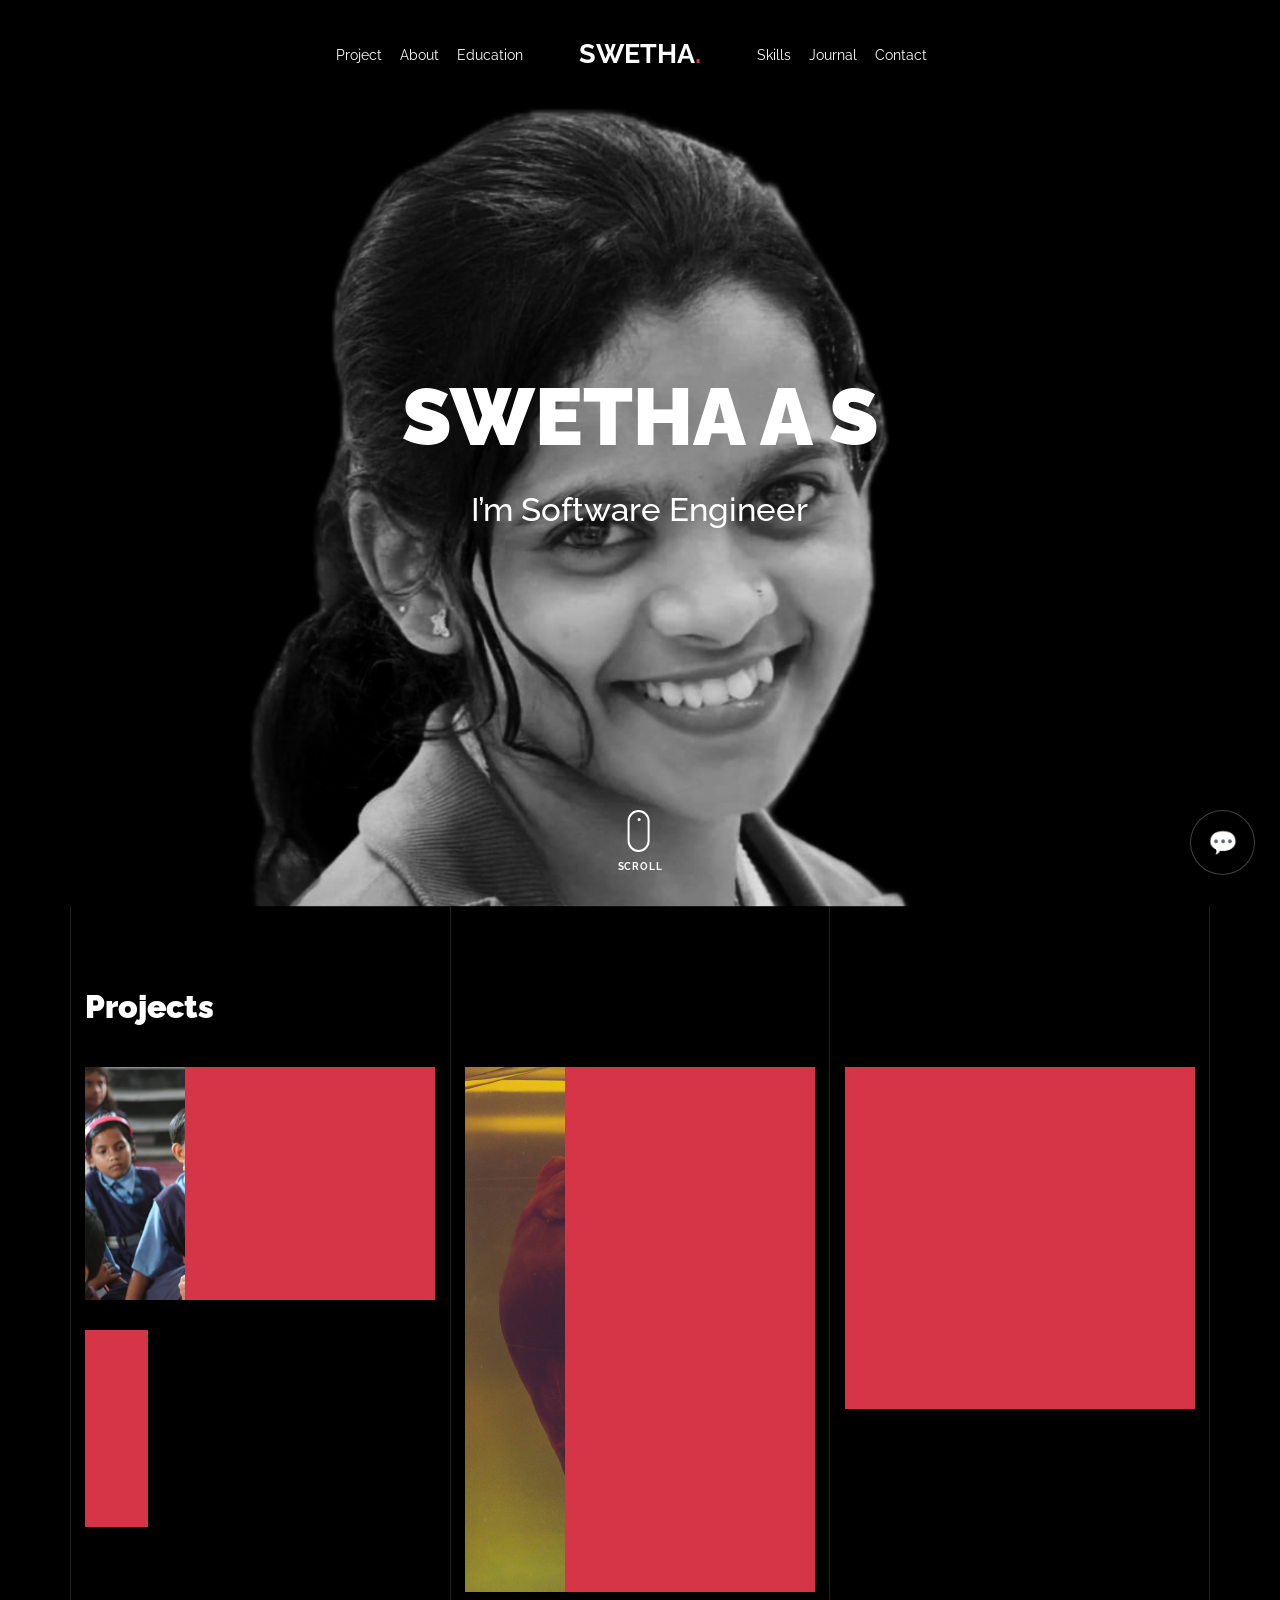
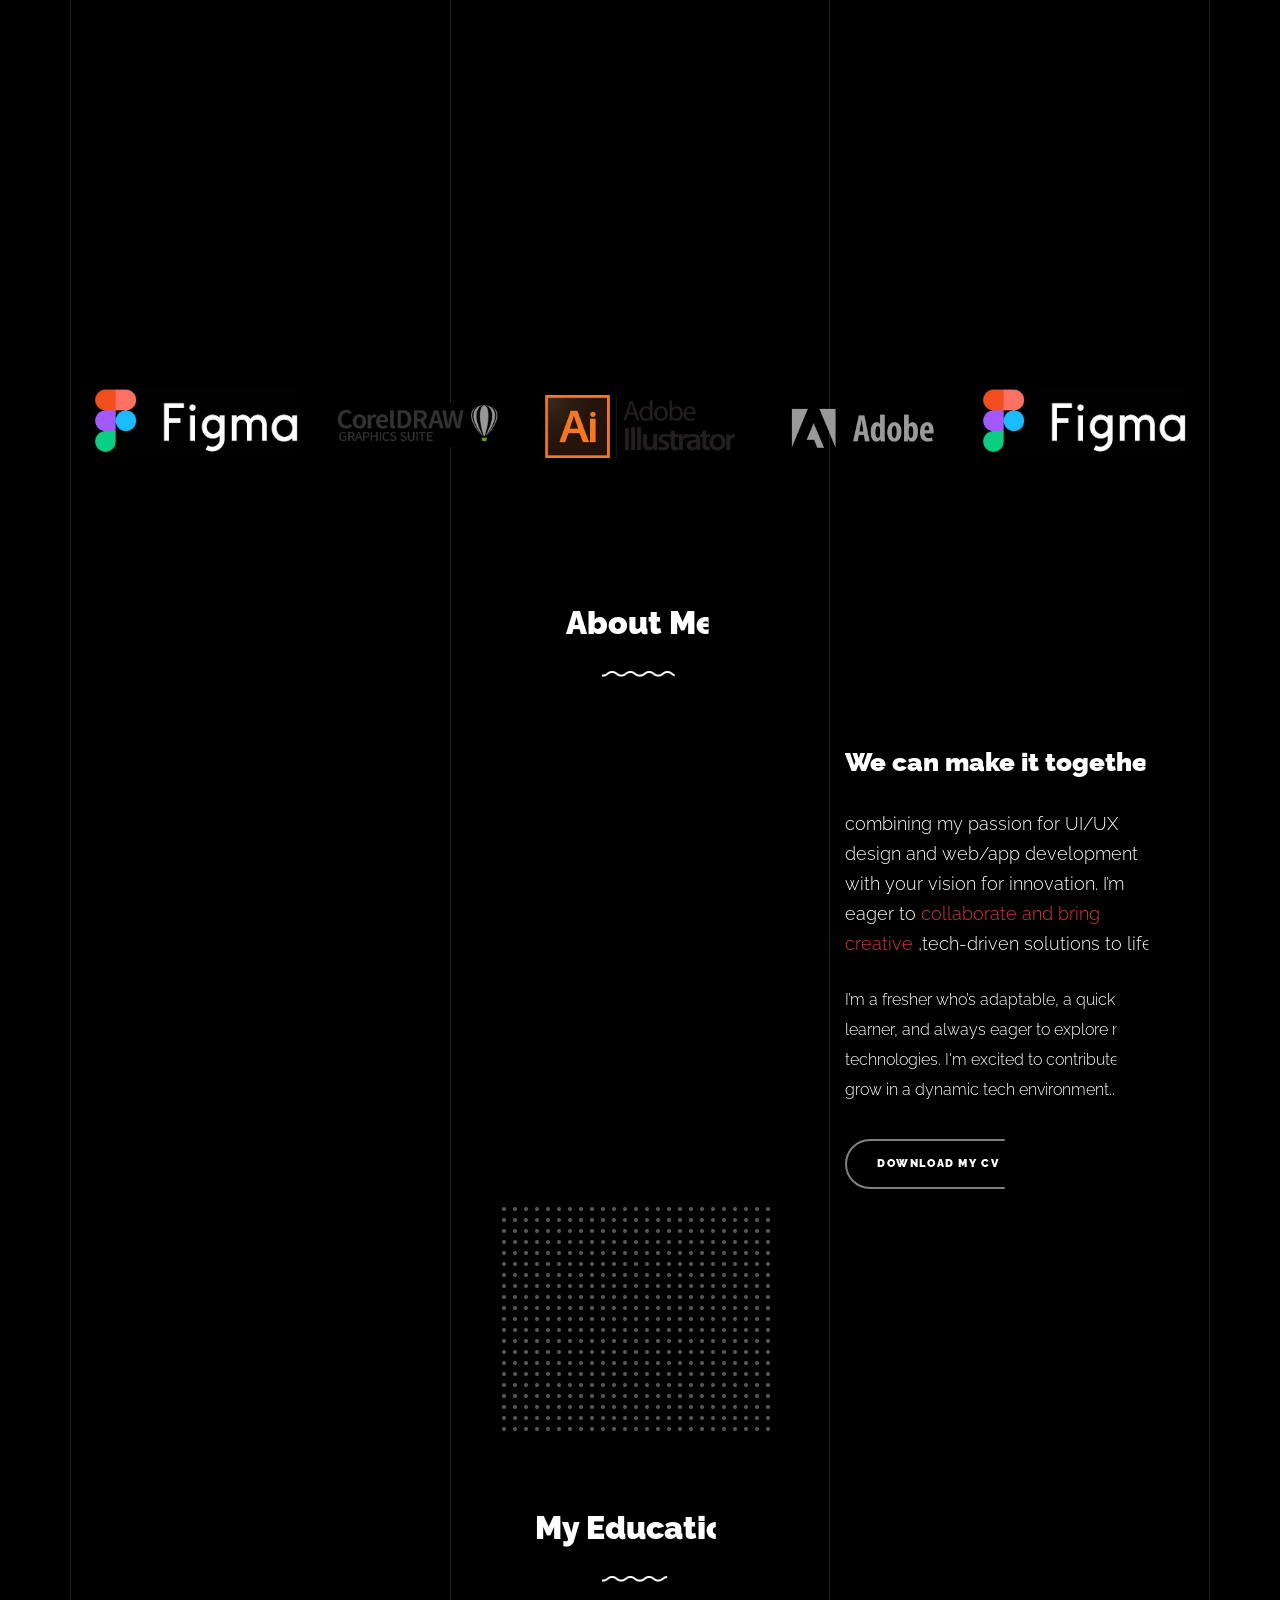
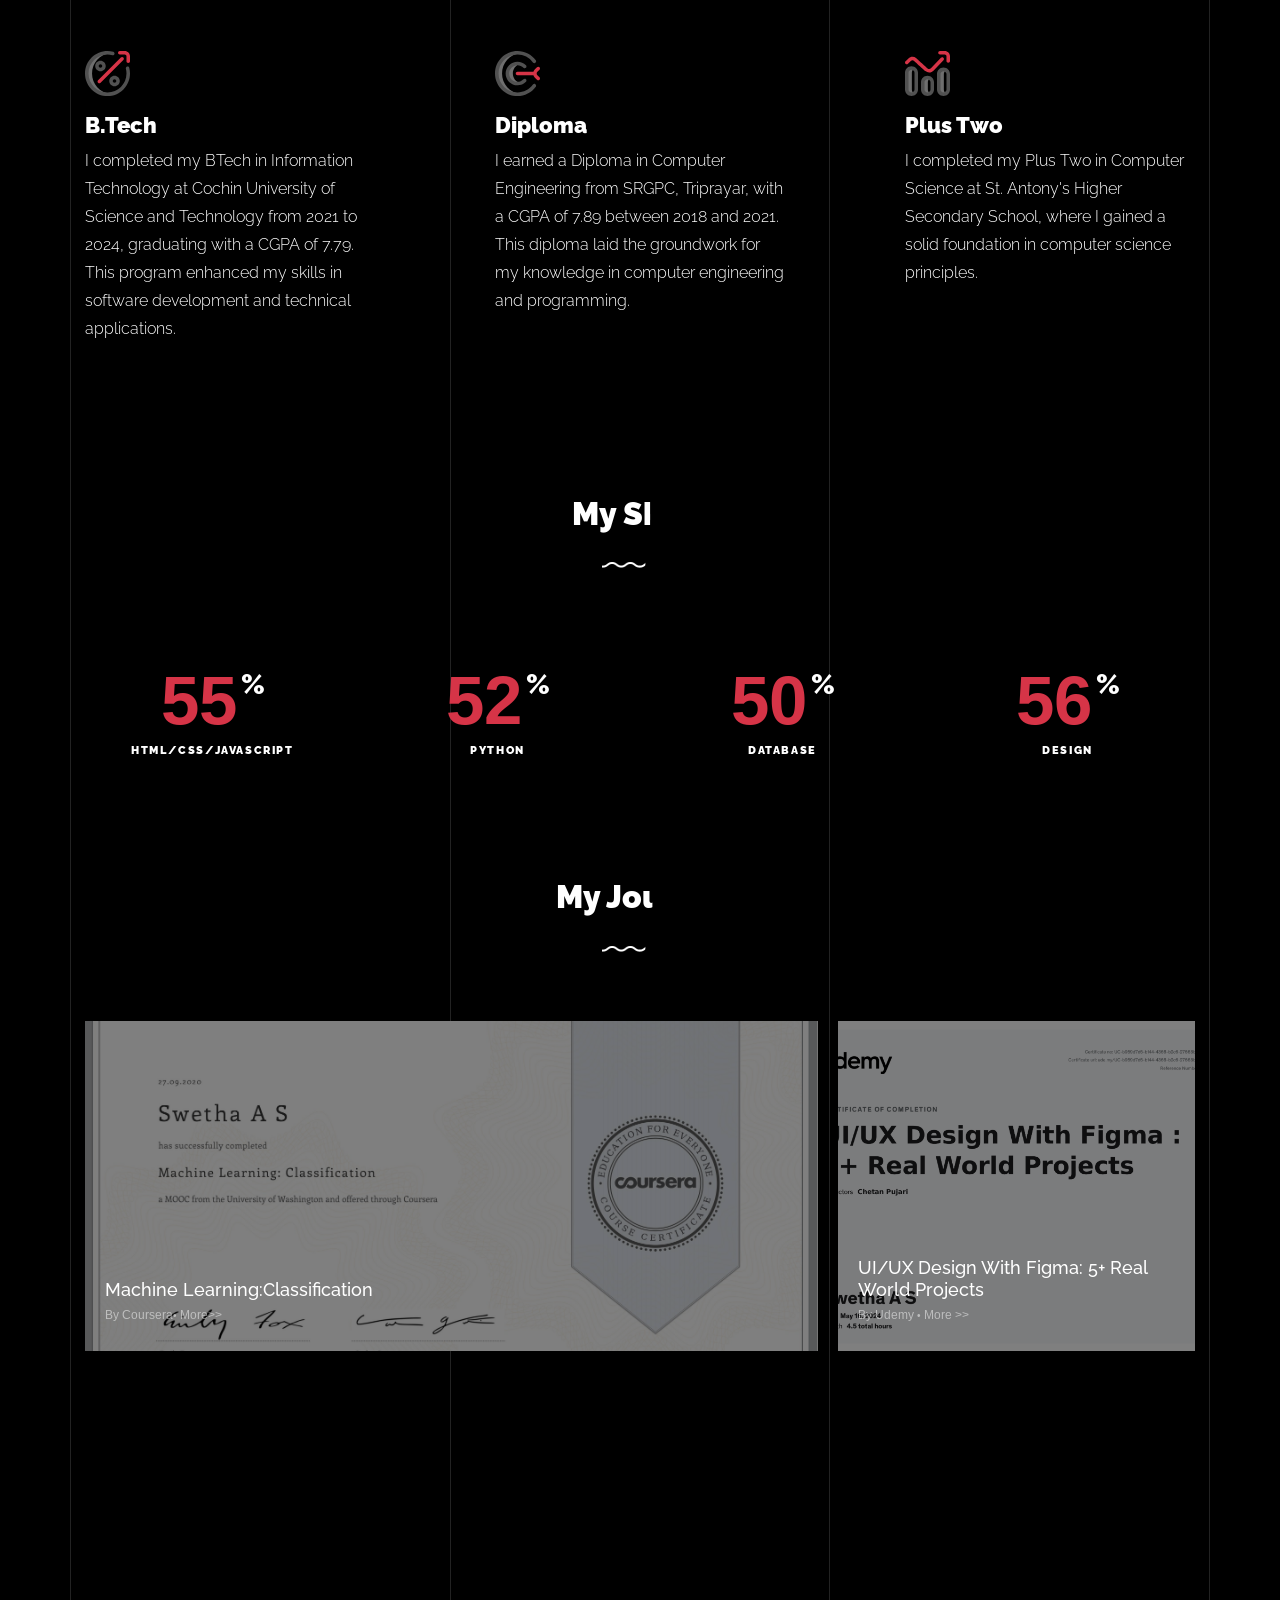
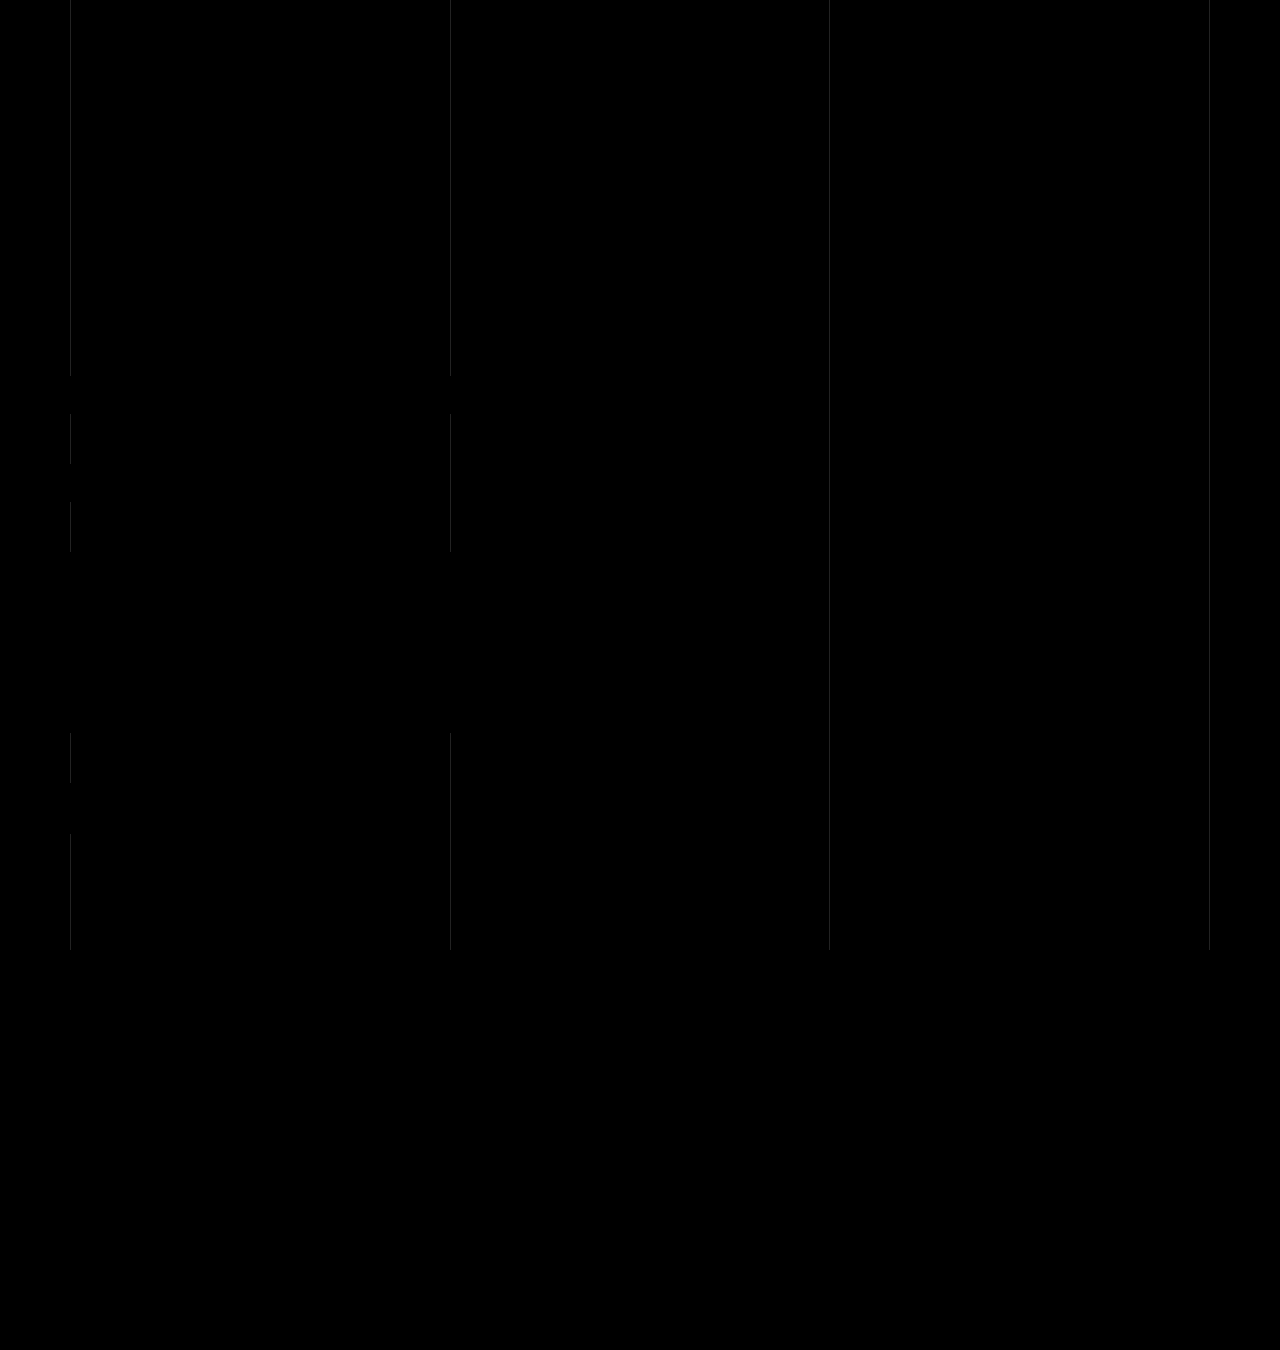
==== commit cbe1b9d9: "modify chatbot" ====
--- a/index.html
+++ b/index.html
@@ -31,7 +31,7 @@
 
 
 
-
+<!-- 
 <script>
 (function () {
   /* -----------------------------------------------------
@@ -348,6 +348,326 @@
 
   setTimeout(toggleChat, 4000);
 })();
+</script> -->
+
+
+
+<script>
+(function () {
+  /* -----------------------------------------------------
+     GLOBAL CHAT STATE & CUSTOMIZABLE AI CONFIG
+  ----------------------------------------------------- */
+  window.chatState = { 
+    open: false,
+    isTyping: false,
+    conversationHistory: []
+  };
+
+  // 🎨 CUSTOMIZABLE RESPONSES - Edit these easily!
+  window.chatbotConfig = {
+    name: "Swetha AS",
+    title: "Software Engineer",
+    
+    welcomeMessages: [
+      "Hi! 👋 I'm Swetha's smart assistant.\n\nAsk me about **projects**, **skills**, **education**, **certificates**, **contact**, or **cv**!\n\nWhat would you like to explore first? ✨",
+      "Hey there! 😊 Ready to discover Swetha's amazing work?",
+      "Hello! 👋 I'm here to guide you through the portfolio!"
+    ],
+    
+    fallbackResponses: [
+      "I understand you're looking for something specific! 😊 What can I help with?",
+      "Let me assist you better! What interests you most?",
+      "Happy to help! Tell me more about what you're looking for ✨"
+    ],
+    
+    responses: {
+      greetings: [
+        "Hey there! 😊 How can I help you explore Swetha's portfolio?",
+        "Hi! 👋 Ready to dive into projects, skills, or anything else?",
+        "Hello! ✨ What would you like to know about Swetha?",
+        "Hey! 😄 Ask me about projects, skills, experience, or anything!"
+      ],
+      
+      projects: [
+        "💻 **Featured Projects:**\n• Sponsorship Management System (Web)\n• Heart Beat Analyzer (ML App)\n• NBFC Project (Finance Web App)\n• TO DO List & LOMBOK UI\n\nWant to jump to projects?",
+        "Check out Swetha's amazing projects! 💻\n• Heart Beat Analyzer using MFCC\n• Professional NBFC web solutions\n• Interactive TO DO app\n\nReady to scroll to projects section?"
+      ],
+      
+      skills: [
+        "⭐ **Swetha's Skills:**\n• HTML/CSS/JS: 98%\n• Python: 94%\n• Database: 90%\n• Design: 100%\n\nTools: Figma, Adobe Suite, Coral Draw\n\nShall I take you to skills section?",
+        "Swetha excels in:\n✅ Full-stack web development\n✅ Python & ML projects\n✅ UI/UX Design\n✅ Database management\n\nCheck out the skills section!"
+      ],
+      
+      education: [
+        "🎓 **Education:**\n• B.Tech IT - CUSAT (7.79 CGPA)\n• Diploma Computer Engg (7.89 CGPA)\n• +2 Computer Science\n\nSolid technical foundation! 📚",
+        "Academic Journey:\n🏆 B.Tech Information Technology\n🏆 Diploma in Computer Engineering\n🏆 Strong programming fundamentals"
+      ],
+      
+      certificates: [
+        "🏅 **Certifications:**\n• Machine Learning (Coursera)\n• UI/UX Figma (Udemy)\n• IBM Cloud Computing\n• Python (Kaggle)\n• HTML/CSS/JS (Coursera)\n\nContinuous learning! 🚀",
+        "Swetha's Certifications showcase:\n✅ ML Classification\n✅ Professional UI/UX\n✅ Cloud Computing\n✅ Python mastery"
+      ],
+      
+      contact: [
+        "📧 **Get in touch:**\n✉️ swetha2001as@gmail.com\n📱 +91 9400381282\n📍 Thrissur, Kerala\n\nReady to connect?",
+        "Contact details:\n💌 Email: swetha2001as@gmail.com\n📞 Phone: +91 9400381282\n📍 Anthikkat House, Thrissur"
+      ],
+      
+      links: [
+        "🔗 **Quick Links:**\n💼 [LinkedIn](https://www.linkedin.com/in/swetha-a-s-47555323b/)\n🐙 [GitHub](https://github.com/Swetha2001aS)\n📄 [Download CV](https://drive.google.com/file/d/1kx5LuSpNdTrBWbBXhlfviEqRTz996hvt/view?usp=sharing)",
+        "Important links:\n👩‍💼 LinkedIn Profile\n🐱 GitHub Repos\n📜 Full CV Download"
+      ]
+    }
+  };
+
+  /* -----------------------------------------------------
+     CHAT UI - SAME BEAUTIFUL STYLE
+  ----------------------------------------------------- */
+  const chatToggle = document.createElement("button");
+  chatToggle.id = "chat-toggle";
+  chatToggle.innerHTML = "💬";
+  chatToggle.style.cssText = `
+    position: fixed; bottom: 25px; right: 25px; 
+    width: 65px; height: 65px; border-radius: 50%;
+    background: rgba(0,0,0,0.8); backdrop-filter: blur(20px);
+    border: 1px solid rgba(255,255,255,0.25); color: #fff;
+    font-size: 24px; cursor: pointer; z-index: 10001;
+    box-shadow: 0 8px 20px rgba(0,0,0,0.45);
+    transition: all .3s ease;
+  `;
+
+  const chatbot = document.createElement("div");
+  chatbot.id = "custom-chatbot";
+  chatbot.style.cssText = `
+    position: fixed; bottom: 105px; right: 25px;
+    width: 380px; height: 540px;
+    background: rgba(0,0,0,0.85); backdrop-filter: blur(25px);
+    border-radius: 20px; border: 1px solid rgba(255,255,255,0.08);
+    display: none; overflow: hidden; z-index: 99999;
+    transform: translateX(420px); transition: .4s ease;
+    box-shadow:
+      0 0 4px rgba(214,52,71,0.45),
+      0 0 8px rgba(214,52,71,0.25);
+  `;
+
+  chatbot.innerHTML = `
+    <div style="
+      background: rgba(0,0,0,0.95); padding: 18px; 
+      border-bottom: 1px solid rgba(255,255,255,0.1);
+      text-align: center; position: relative; color: #fff;">
+      <h3 style="margin: 0; font-size: 19px;">${window.chatbotConfig.name}</h3>
+      <p style="margin: 4px 0 0; font-size: 13px; opacity: .8;">
+        ${window.chatbotConfig.title}
+      </p>
+      <button onclick="closeChat()" style="
+        position: absolute; top: 14px; right: 16px; 
+        background: none; border: none; color: #fff;
+        font-size: 22px; cursor: pointer; opacity: .7;">×</button>
+    </div>
+
+    <div id="chat-messages" style="
+      height: 340px; padding: 18px; overflow-y: auto;
+      background: rgba(0,0,0,0.35); color: #fff;">
+    </div>
+
+    <div style="padding: 15px; border-top: 1px solid rgba(255,255,255,0.1);">
+      <div style="display: flex; gap: 8px;">
+        <input id="chat-input" type="text" 
+          placeholder="Ask me anything..." 
+          style="
+            flex: 1; padding: 12px 14px;
+            border-radius: 22px; background: rgba(255,255,255,0.12);
+            color: #fff; border: 1px solid rgba(255,255,255,0.25);
+            outline: none; font-size: 14px;">
+        <button id="chat-send" style="
+          width: 46px; height: 46px; border-radius: 50%;
+          background: rgba(255,255,255,0.25); color: #fff;
+          border: 1px solid rgba(255,255,255,0.3); cursor: pointer;">
+          ➤
+        </button>
+      </div>
+    </div>
+  `;
+
+  document.body.appendChild(chatbot);
+  document.body.appendChild(chatToggle);
+
+  /* -----------------------------------------------------
+     TOGGLE FUNCTIONS
+  ----------------------------------------------------- */
+  window.toggleChat = function () {
+    const isOpen = chatbot.style.display === "block";
+    chatbot.style.display = isOpen ? "none" : "block";
+    chatbot.style.transform = isOpen ? "translateX(420px)" : "translateX(0)";
+  };
+
+  window.closeChat = function () {
+    chatbot.style.display = "none";
+    chatbot.style.transform = "translateX(420px)";
+  };
+
+  /* -----------------------------------------------------
+     MESSAGE SYSTEM WITH TYPING
+  ----------------------------------------------------- */
+  const messages = () => document.getElementById("chat-messages");
+
+  function addMessage(sender, text, isTyping = false) {
+    const msg = document.createElement("div");
+    msg.style.marginBottom = "15px";
+    msg.style.textAlign = sender === "bot" ? "left" : "right";
+
+    if (isTyping) {
+      msg.innerHTML = `
+        <span style="
+          display: inline-block; padding: 12px 15px;
+          border-radius: 18px; background: rgba(255,255,255,0.18);
+          backdrop-filter: blur(10px); font-size: 14px; color: #fff;">
+          <span style="opacity: 0.6;">${window.chatbotConfig.name} is typing</span>
+          <span class="typing-dots" style="
+            display: inline-block; width: 20px; height: 20px; margin-left: 8px;
+            background: currentColor; border-radius: 50%; opacity: 0.4;
+            animation: typing 1.4s infinite ease-in-out;">
+          </span>
+          <style>
+            @keyframes typing {
+              0%, 60%, 100% { transform: translateY(0); opacity: 0.4; }
+              30% { transform: translateY(-10px); opacity: 1; }
+            }
+          </style>
+        </span>
+      `;
+    } else {
+      msg.innerHTML = `
+        <span style="
+          display: inline-block; padding: 12px 15px;
+          border-radius: 18px; max-width: 85%;
+          background: ${sender === "bot" ? "rgba(255,255,255,0.18)" : "rgba(255,255,255,0.30)"};
+          backdrop-filter: blur(10px); font-size: 14px; color: #fff;
+          line-height: 1.4; word-wrap: break-word;">
+          ${text.replace(/\n/g, '<br>')}
+        </span>
+      `;
+    }
+
+    messages().appendChild(msg);
+    messages().scrollTop = messages().scrollHeight;
+    return msg;
+  }
+
+  /* -----------------------------------------------------
+     CUSTOMIZABLE AI BRAIN
+  ----------------------------------------------------- */
+  const quickActions = {
+    "project": "#portfolio-section",
+    "projects": "#portfolio-section",
+    "skill": "#skills-section", 
+    "skills": "#skills-section",
+    "about": "#about-section",
+    "education": "#services-section",
+    "contact": "#contact-section",
+    "journal": "#journal-section",
+    "cv": "https://drive.google.com/file/d/1kx5LuSpNdTrBWbBXhlfviEqRTz996hvt/view?usp=sharing",
+    "resume": "https://drive.google.com/file/d/1kx5LuSpNdTrBWbBXhlfviEqRTz996hvt/view?usp=sharing",
+    "linkedin": "https://www.linkedin.com/in/swetha-a-s-47555323b/"
+  };
+
+  function getAIResponse(text) {
+    const msg = text.toLowerCase().trim();
+    window.chatState.conversationHistory.push(msg);
+
+    // Greetings
+    if (['hi','hello','hey','hola','yo'].some(g => msg.includes(g))) {
+      return window.chatbotConfig.responses.greetings[Math.floor(Math.random() * window.chatbotConfig.responses.greetings.length)];
+    }
+
+    // Quick actions
+    for (const [intent, section] of Object.entries(quickActions)) {
+      if (msg.includes(intent)) {
+        if (section.startsWith('#')) {
+          return `${window.chatbotConfig.responses[intent]?.[0] || `Navigate to ${intent.replace('-', ' ')}`} 
+          
+          <button onclick="scrollToSection('${section}')" style="color:#4ade80;background:none;border:none;cursor:pointer;font-size:16px;">📍 Go to ${intent}</button>`;
+        } else {
+          return `<a href="${section}" target="_blank" style="color:#4ade80;">📄 View ${intent}</a>`;
+        }
+      }
+    }
+
+    // Keyword matching
+    if (msg.includes('project') || msg.includes('work')) return window.chatbotConfig.responses.projects[Math.floor(Math.random() * window.chatbotConfig.responses.projects.length)];
+    if (msg.includes('skill') || msg.includes('tech')) return window.chatbotConfig.responses.skills[Math.floor(Math.random() * window.chatbotConfig.responses.skills.length)];
+    if (msg.includes('education') || msg.includes('college')) return window.chatbotConfig.responses.education[Math.floor(Math.random() * window.chatbotConfig.responses.education.length)];
+    if (msg.includes('certificate') || msg.includes('course')) return window.chatbotConfig.responses.certificates[Math.floor(Math.random() * window.chatbotConfig.responses.certificates.length)];
+    if (msg.includes('contact') || msg.includes('email') || msg.includes('phone')) return window.chatbotConfig.responses.contact[Math.floor(Math.random() * window.chatbotConfig.responses.contact.length)];
+    if (msg.includes('link') || msg.includes('github')) return window.chatbotConfig.responses.links[Math.floor(Math.random() * window.chatbotConfig.responses.links.length)];
+
+    // Personality
+    if (msg.includes('how are you')) return "I'm doing fantastic! 😊 Just excited to show you around Swetha's amazing work. What interests you most?";
+    if (msg.includes('name')) return `I'm ${window.chatbotConfig.name}'s AI assistant! 👋 Here to help you explore the portfolio.`;
+    if (msg.includes('thank')) return "You're welcome! 😄 Happy to help. Anything else I can show you?";
+
+    // ✨ CUSTOMIZABLE FALLBACK - NO MORE LISTS!
+    return window.chatbotConfig.fallbackResponses[Math.floor(Math.random() * window.chatbotConfig.fallbackResponses.length)];
+  }
+
+  /* -----------------------------------------------------
+     SCROLL & SEND FUNCTIONS
+  ----------------------------------------------------- */
+  window.scrollToSection = function (sectionId) {
+    document.querySelector(sectionId)?.scrollIntoView({ behavior: "smooth" });
+    addMessage("bot", `Scrolling to ${sectionId.replace("#", "")} section... ✨`);
+    setTimeout(closeChat, 1200);
+  };
+
+  const input = document.getElementById("chat-input");
+  const sendBtn = document.getElementById("chat-send");
+
+  async function sendMessage() {
+    const text = input.value.trim();
+    if (!text || window.chatState.isTyping) return;
+
+    addMessage("user", text);
+    input.value = "";
+    input.focus();
+
+    window.chatState.isTyping = true;
+    const typingMsg = addMessage("bot", "", true);
+
+    await new Promise(resolve => setTimeout(resolve, 800 + Math.random() * 1200));
+
+    typingMsg.remove();
+    const response = getAIResponse(text);
+    addMessage("bot", response);
+    window.chatState.isTyping = false;
+  }
+
+  /* -----------------------------------------------------
+     EVENTS
+  ----------------------------------------------------- */
+  chatToggle.onclick = toggleChat;
+  sendBtn.onclick = sendMessage;
+  
+  input.addEventListener("keypress", (e) => {
+    if (e.key === "Enter" && !e.shiftKey) {
+      e.preventDefault();
+      sendMessage();
+    }
+  });
+
+  input.addEventListener("input", function() {
+    this.style.height = 'auto';
+    this.style.height = this.scrollHeight + 'px';
+  });
+
+  /* -----------------------------------------------------
+     WELCOME MESSAGE
+  ----------------------------------------------------- */
+  setTimeout(() => {
+    addMessage("bot", window.chatbotConfig.welcomeMessages[Math.floor(Math.random() * window.chatbotConfig.welcomeMessages.length)]);
+  }, 1000);
+
+  setTimeout(toggleChat, 4000);
+})();
 </script>
 
   <body data-spy="scroll" data-target=".site-nav-target" data-offset="200">
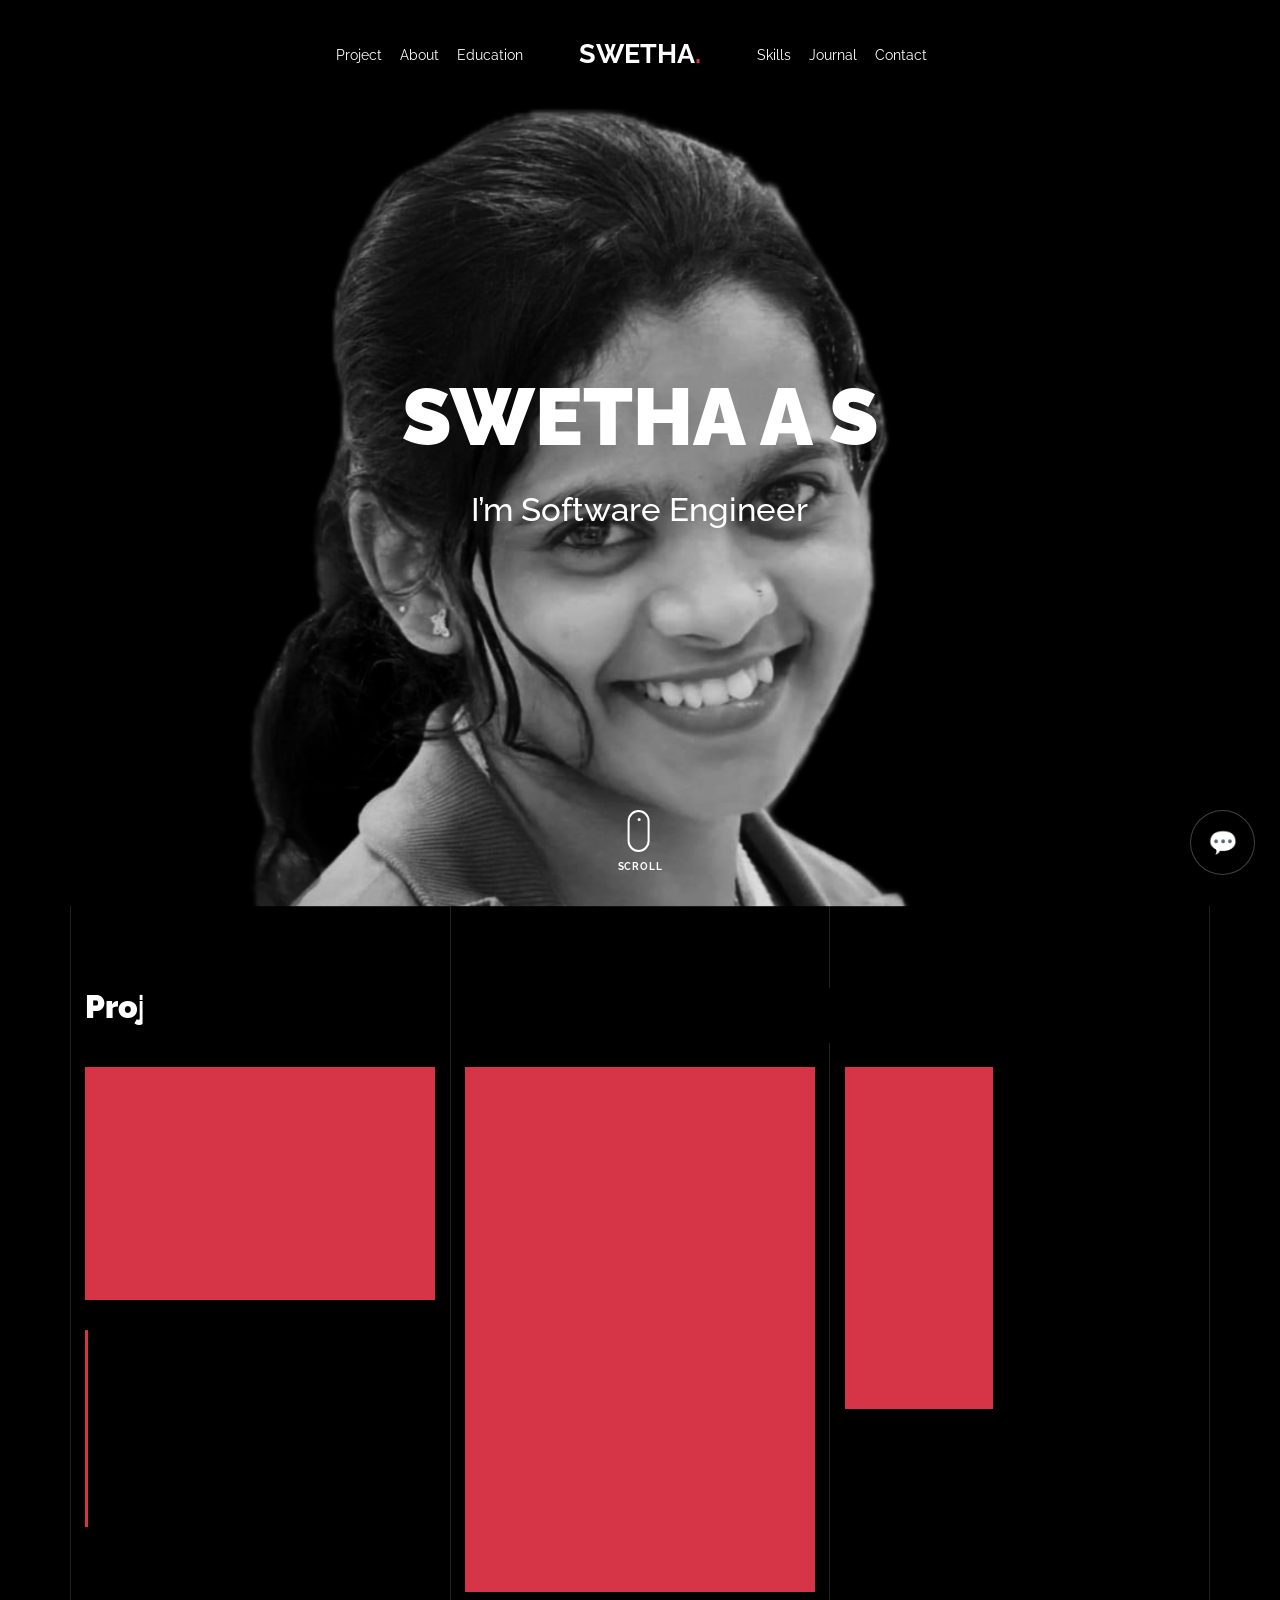
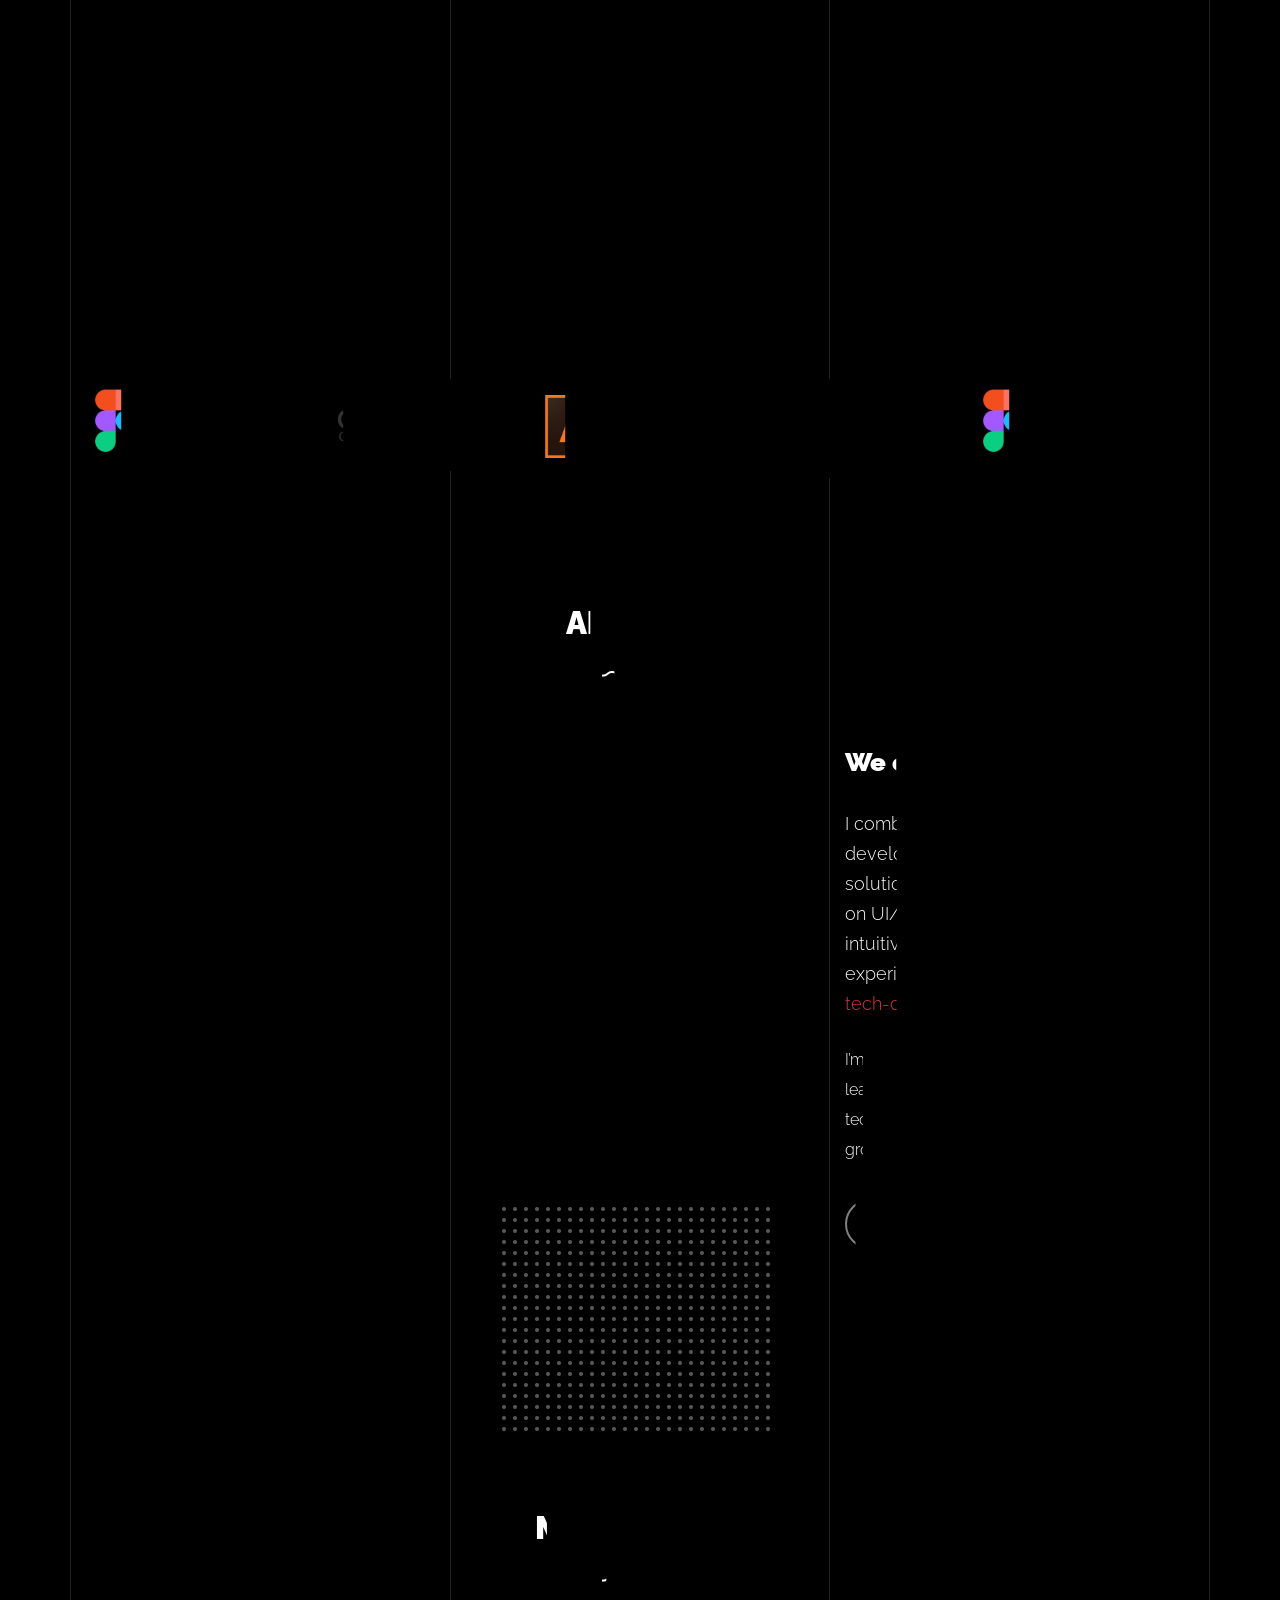
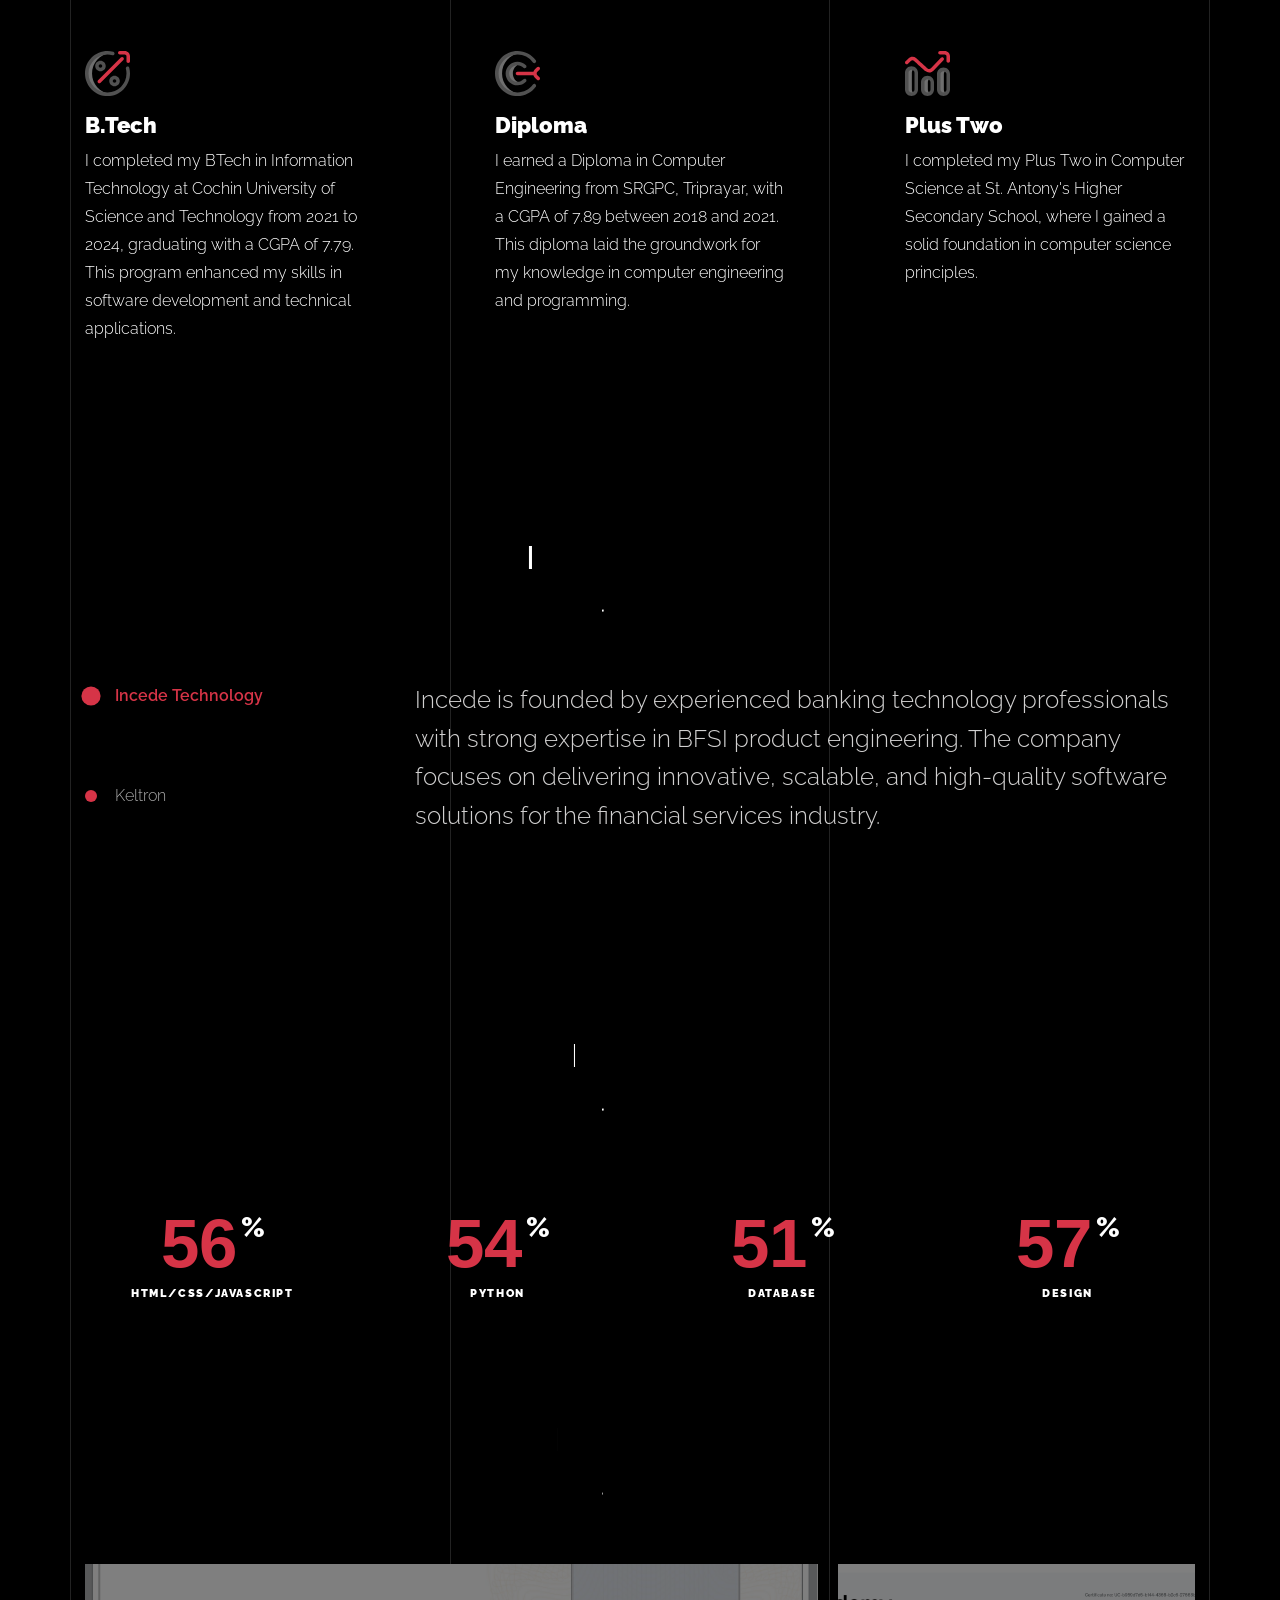
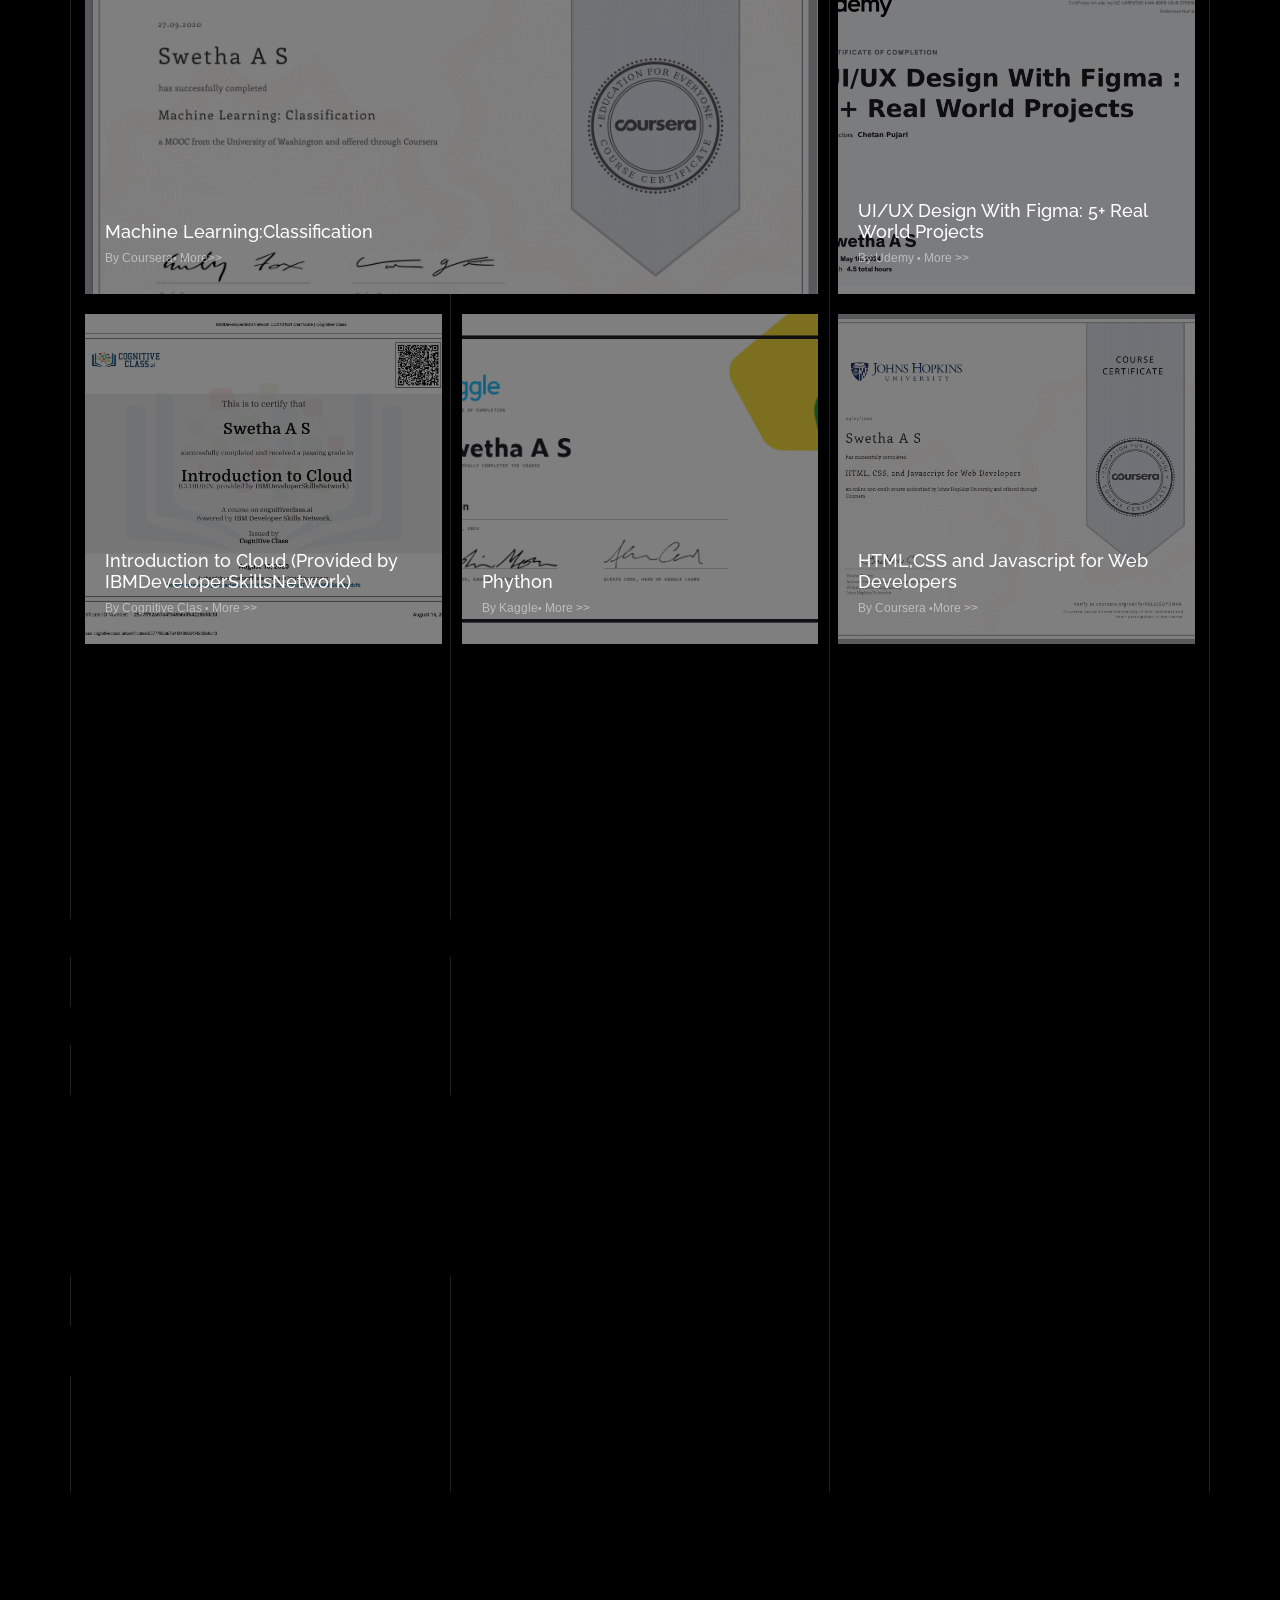
==== commit 0f4a678b: "add experience setion" ====
--- a/index.html
+++ b/index.html
@@ -31,8 +31,110 @@
 
 
 
-<!-- 
+
+
+
+
 <script>
+
+
+//   const companies = document.querySelectorAll(".company");
+//   const experiences = document.querySelectorAll(".exp");
+
+//   let index = 0;
+
+//   window.addEventListener("wheel", (e) => {
+//     if (e.deltaY > 0 && index < experiences.length - 1) {
+//       index++;
+//     } else if (e.deltaY < 0 && index > 0) {
+//       index--;
+//     }
+
+//     companies.forEach(c => c.classList.remove("active"));
+//     experiences.forEach(e => e.classList.remove("active"));
+
+//     companies[index].classList.add("active");
+//     experiences[index].classList.add("active");
+//   });
+
+// });
+
+// document.addEventListener("DOMContentLoaded", () => {
+//   const section = document.getElementById("experience-section");
+//   const companies = document.querySelectorAll(".company");
+//   const experiences = document.querySelectorAll(".exp");
+
+//   let index = 0;
+//   let scrolling = false;
+//   let sectionActive = false;
+
+//   companies.forEach((c, i) => c.classList.toggle("active", i === index));
+//   experiences.forEach((e, i) => e.classList.toggle("active", i === index));
+
+//   // Activate only when section is visible
+//   const observer = new IntersectionObserver(
+//     ([entry]) => sectionActive = entry.isIntersecting,
+//     { threshold: 0.5 }
+//   );
+//   observer.observe(section);
+
+//   window.addEventListener("wheel", (e) => {
+//     if (!sectionActive || scrolling) return;
+
+//     scrolling = true;
+//     setTimeout(() => scrolling = false, 400);
+
+//     if (e.deltaY > 0 && index < experiences.length - 1) index++;
+//     else if (e.deltaY < 0 && index > 0) index--;
+
+//     companies.forEach((c, i) => c.classList.toggle("active", i === index));
+//     experiences.forEach((e, i) => e.classList.toggle("active", i === index));
+//   });
+// });
+
+
+document.addEventListener("DOMContentLoaded", () => {
+  const section = document.getElementById("experience-section");
+  const companies = document.querySelectorAll(".company");
+  const experiences = document.querySelectorAll(".exp");
+
+  let index = 0;
+  let scrolling = false;
+  let enableScroll = false;
+
+  // Set first active (Incede)
+  companies.forEach((c, i) => c.classList.toggle("active", i === index));
+  experiences.forEach((e, i) => e.classList.toggle("active", i === index));
+
+  // Enable scroll only when mouse enters section
+  section.addEventListener("mouseenter", () => {
+    enableScroll = true;
+  });
+
+  // Disable scroll when mouse leaves section
+  section.addEventListener("mouseleave", () => {
+    enableScroll = false;
+  });
+
+  window.addEventListener("wheel", (e) => {
+    if (!enableScroll || scrolling) return;
+
+    scrolling = true;
+    setTimeout(() => scrolling = false, 400);
+
+    if (e.deltaY > 0 && index < experiences.length - 1) {
+      index++;
+    } else if (e.deltaY < 0 && index > 0) {
+      index--;
+    }
+
+    companies.forEach((c, i) => c.classList.toggle("active", i === index));
+    experiences.forEach((e, i) => e.classList.toggle("active", i === index));
+  });
+});
+
+
+
 (function () {
   /* -----------------------------------------------------
      GLOBAL CHAT STATE & CUSTOMIZABLE AI CONFIG
@@ -49,7 +151,7 @@
     title: "Software Engineer",
     
     welcomeMessages: [
-      "Hi! 👋 I'm Swetha's smart assistant.\n\nAsk me about **projects**, **skills**, **education**, **certificates**, **contact**, or **cv**!\n\nWhat would you like to explore first? ✨",
+      "Hi! 👋 I'm Swetha's assistant.\n\nAsk me about projects, skills, education, certificates, contact, or cv!\n\nWhat would you like to explore first?",
       "Hey there! 😊 Ready to discover Swetha's amazing work?",
       "Hello! 👋 I'm here to guide you through the portfolio!"
     ],
@@ -69,32 +171,32 @@
       ],
       
       projects: [
-        "💻 **Featured Projects:**\n• Sponsorship Management System (Web)\n• Heart Beat Analyzer (ML App)\n• NBFC Project (Finance Web App)\n• TO DO List & LOMBOK UI\n\nWant to jump to projects?",
+        "💻 Featured Projects:\n• Sponsorship Management System (Web)\n• Heart Beat Analyzer (ML App)\n• NBFC Project (Finance Web App)\n• TO DO List & LOMBOK UI\n\nWant to jump to projects?",
         "Check out Swetha's amazing projects! 💻\n• Heart Beat Analyzer using MFCC\n• Professional NBFC web solutions\n• Interactive TO DO app\n\nReady to scroll to projects section?"
       ],
       
       skills: [
-        "⭐ **Swetha's Skills:**\n• HTML/CSS/JS: 98%\n• Python: 94%\n• Database: 90%\n• Design: 100%\n\nTools: Figma, Adobe Suite, Coral Draw\n\nShall I take you to skills section?",
+        "⭐ Swetha's Skills:\n• HTML/CSS/JS: 98%\n• Python: 94%\n• Database: 90%\n• Design: 100%\n\nTools: Figma, Adobe Suite, Coral Draw\n\nShall I take you to skills section?",
         "Swetha excels in:\n✅ Full-stack web development\n✅ Python & ML projects\n✅ UI/UX Design\n✅ Database management\n\nCheck out the skills section!"
       ],
       
       education: [
-        "🎓 **Education:**\n• B.Tech IT - CUSAT (7.79 CGPA)\n• Diploma Computer Engg (7.89 CGPA)\n• +2 Computer Science\n\nSolid technical foundation! 📚",
+        "🎓 Education:\n• B.Tech IT - CUSAT (7.79 CGPA)\n• Diploma Computer Engg (7.89 CGPA)\n• +2 Computer Science\n\nSolid technical foundation! 📚",
         "Academic Journey:\n🏆 B.Tech Information Technology\n🏆 Diploma in Computer Engineering\n🏆 Strong programming fundamentals"
       ],
       
       certificates: [
-        "🏅 **Certifications:**\n• Machine Learning (Coursera)\n• UI/UX Figma (Udemy)\n• IBM Cloud Computing\n• Python (Kaggle)\n• HTML/CSS/JS (Coursera)\n\nContinuous learning! 🚀",
+        "🏅 Certifications:\n• Machine Learning (Coursera)\n• UI/UX Figma (Udemy)\n• IBM Cloud Computing\n• Python (Kaggle)\n• HTML/CSS/JS (Coursera)\n\nContinuous learning! 🚀",
         "Swetha's Certifications showcase:\n✅ ML Classification\n✅ Professional UI/UX\n✅ Cloud Computing\n✅ Python mastery"
       ],
       
       contact: [
-        "📧 **Get in touch:**\n✉️ swetha2001as@gmail.com\n📱 +91 9400381282\n📍 Thrissur, Kerala\n\nReady to connect?",
+        "📧 Get in touch:\n✉️ swetha2001as@gmail.com\n📱 +91 9400381282\n📍 Thrissur, Kerala\n\nReady to connect?",
         "Contact details:\n💌 Email: swetha2001as@gmail.com\n📞 Phone: +91 9400381282\n📍 Anthikkat House, Thrissur"
       ],
       
       links: [
-        "🔗 **Quick Links:**\n💼 [LinkedIn](https://www.linkedin.com/in/swetha-a-s-47555323b/)\n🐙 [GitHub](https://github.com/Swetha2001aS)\n📄 [Download CV](https://drive.google.com/file/d/1kx5LuSpNdTrBWbBXhlfviEqRTz996hvt/view?usp=sharing)",
+        "🔗 Quick Links:\n💼 [LinkedIn](https://www.linkedin.com/in/swetha-a-s-47555323b/)\n🐙 [GitHub](https://github.com/Swetha2001aS)\n📄 [Download CV](https://drive.google.com/file/d/1kx5LuSpNdTrBWbBXhlfviEqRTz996hvt/view?usp=sharing)",
         "Important links:\n👩‍💼 LinkedIn Profile\n🐱 GitHub Repos\n📜 Full CV Download"
       ]
     }
@@ -346,327 +448,7 @@
     addMessage("bot", window.chatbotConfig.welcomeMessages[Math.floor(Math.random() * window.chatbotConfig.welcomeMessages.length)]);
   }, 1000);
 
-  setTimeout(toggleChat, 4000);
-})();
-</script> -->
-
-
-
-<script>
-(function () {
-  /* -----------------------------------------------------
-     GLOBAL CHAT STATE & CUSTOMIZABLE AI CONFIG
-  ----------------------------------------------------- */
-  window.chatState = { 
-    open: false,
-    isTyping: false,
-    conversationHistory: []
-  };
-
-  // 🎨 CUSTOMIZABLE RESPONSES - Edit these easily!
-  window.chatbotConfig = {
-    name: "Swetha AS",
-    title: "Software Engineer",
-    
-    welcomeMessages: [
-      "Hi! 👋 I'm Swetha's smart assistant.\n\nAsk me about **projects**, **skills**, **education**, **certificates**, **contact**, or **cv**!\n\nWhat would you like to explore first? ✨",
-      "Hey there! 😊 Ready to discover Swetha's amazing work?",
-      "Hello! 👋 I'm here to guide you through the portfolio!"
-    ],
-    
-    fallbackResponses: [
-      "I understand you're looking for something specific! 😊 What can I help with?",
-      "Let me assist you better! What interests you most?",
-      "Happy to help! Tell me more about what you're looking for ✨"
-    ],
-    
-    responses: {
-      greetings: [
-        "Hey there! 😊 How can I help you explore Swetha's portfolio?",
-        "Hi! 👋 Ready to dive into projects, skills, or anything else?",
-        "Hello! ✨ What would you like to know about Swetha?",
-        "Hey! 😄 Ask me about projects, skills, experience, or anything!"
-      ],
-      
-      projects: [
-        "💻 **Featured Projects:**\n• Sponsorship Management System (Web)\n• Heart Beat Analyzer (ML App)\n• NBFC Project (Finance Web App)\n• TO DO List & LOMBOK UI\n\nWant to jump to projects?",
-        "Check out Swetha's amazing projects! 💻\n• Heart Beat Analyzer using MFCC\n• Professional NBFC web solutions\n• Interactive TO DO app\n\nReady to scroll to projects section?"
-      ],
-      
-      skills: [
-        "⭐ **Swetha's Skills:**\n• HTML/CSS/JS: 98%\n• Python: 94%\n• Database: 90%\n• Design: 100%\n\nTools: Figma, Adobe Suite, Coral Draw\n\nShall I take you to skills section?",
-        "Swetha excels in:\n✅ Full-stack web development\n✅ Python & ML projects\n✅ UI/UX Design\n✅ Database management\n\nCheck out the skills section!"
-      ],
-      
-      education: [
-        "🎓 **Education:**\n• B.Tech IT - CUSAT (7.79 CGPA)\n• Diploma Computer Engg (7.89 CGPA)\n• +2 Computer Science\n\nSolid technical foundation! 📚",
-        "Academic Journey:\n🏆 B.Tech Information Technology\n🏆 Diploma in Computer Engineering\n🏆 Strong programming fundamentals"
-      ],
-      
-      certificates: [
-        "🏅 **Certifications:**\n• Machine Learning (Coursera)\n• UI/UX Figma (Udemy)\n• IBM Cloud Computing\n• Python (Kaggle)\n• HTML/CSS/JS (Coursera)\n\nContinuous learning! 🚀",
-        "Swetha's Certifications showcase:\n✅ ML Classification\n✅ Professional UI/UX\n✅ Cloud Computing\n✅ Python mastery"
-      ],
-      
-      contact: [
-        "📧 **Get in touch:**\n✉️ swetha2001as@gmail.com\n📱 +91 9400381282\n📍 Thrissur, Kerala\n\nReady to connect?",
-        "Contact details:\n💌 Email: swetha2001as@gmail.com\n📞 Phone: +91 9400381282\n📍 Anthikkat House, Thrissur"
-      ],
-      
-      links: [
-        "🔗 **Quick Links:**\n💼 [LinkedIn](https://www.linkedin.com/in/swetha-a-s-47555323b/)\n🐙 [GitHub](https://github.com/Swetha2001aS)\n📄 [Download CV](https://drive.google.com/file/d/1kx5LuSpNdTrBWbBXhlfviEqRTz996hvt/view?usp=sharing)",
-        "Important links:\n👩‍💼 LinkedIn Profile\n🐱 GitHub Repos\n📜 Full CV Download"
-      ]
-    }
-  };
-
-  /* -----------------------------------------------------
-     CHAT UI - SAME BEAUTIFUL STYLE
-  ----------------------------------------------------- */
-  const chatToggle = document.createElement("button");
-  chatToggle.id = "chat-toggle";
-  chatToggle.innerHTML = "💬";
-  chatToggle.style.cssText = `
-    position: fixed; bottom: 25px; right: 25px; 
-    width: 65px; height: 65px; border-radius: 50%;
-    background: rgba(0,0,0,0.8); backdrop-filter: blur(20px);
-    border: 1px solid rgba(255,255,255,0.25); color: #fff;
-    font-size: 24px; cursor: pointer; z-index: 10001;
-    box-shadow: 0 8px 20px rgba(0,0,0,0.45);
-    transition: all .3s ease;
-  `;
-
-  const chatbot = document.createElement("div");
-  chatbot.id = "custom-chatbot";
-  chatbot.style.cssText = `
-    position: fixed; bottom: 105px; right: 25px;
-    width: 380px; height: 540px;
-    background: rgba(0,0,0,0.85); backdrop-filter: blur(25px);
-    border-radius: 20px; border: 1px solid rgba(255,255,255,0.08);
-    display: none; overflow: hidden; z-index: 99999;
-    transform: translateX(420px); transition: .4s ease;
-    box-shadow:
-      0 0 4px rgba(214,52,71,0.45),
-      0 0 8px rgba(214,52,71,0.25);
-  `;
-
-  chatbot.innerHTML = `
-    <div style="
-      background: rgba(0,0,0,0.95); padding: 18px; 
-      border-bottom: 1px solid rgba(255,255,255,0.1);
-      text-align: center; position: relative; color: #fff;">
-      <h3 style="margin: 0; font-size: 19px;">${window.chatbotConfig.name}</h3>
-      <p style="margin: 4px 0 0; font-size: 13px; opacity: .8;">
-        ${window.chatbotConfig.title}
-      </p>
-      <button onclick="closeChat()" style="
-        position: absolute; top: 14px; right: 16px; 
-        background: none; border: none; color: #fff;
-        font-size: 22px; cursor: pointer; opacity: .7;">×</button>
-    </div>
-
-    <div id="chat-messages" style="
-      height: 340px; padding: 18px; overflow-y: auto;
-      background: rgba(0,0,0,0.35); color: #fff;">
-    </div>
-
-    <div style="padding: 15px; border-top: 1px solid rgba(255,255,255,0.1);">
-      <div style="display: flex; gap: 8px;">
-        <input id="chat-input" type="text" 
-          placeholder="Ask me anything..." 
-          style="
-            flex: 1; padding: 12px 14px;
-            border-radius: 22px; background: rgba(255,255,255,0.12);
-            color: #fff; border: 1px solid rgba(255,255,255,0.25);
-            outline: none; font-size: 14px;">
-        <button id="chat-send" style="
-          width: 46px; height: 46px; border-radius: 50%;
-          background: rgba(255,255,255,0.25); color: #fff;
-          border: 1px solid rgba(255,255,255,0.3); cursor: pointer;">
-          ➤
-        </button>
-      </div>
-    </div>
-  `;
-
-  document.body.appendChild(chatbot);
-  document.body.appendChild(chatToggle);
-
-  /* -----------------------------------------------------
-     TOGGLE FUNCTIONS
-  ----------------------------------------------------- */
-  window.toggleChat = function () {
-    const isOpen = chatbot.style.display === "block";
-    chatbot.style.display = isOpen ? "none" : "block";
-    chatbot.style.transform = isOpen ? "translateX(420px)" : "translateX(0)";
-  };
-
-  window.closeChat = function () {
-    chatbot.style.display = "none";
-    chatbot.style.transform = "translateX(420px)";
-  };
-
-  /* -----------------------------------------------------
-     MESSAGE SYSTEM WITH TYPING
-  ----------------------------------------------------- */
-  const messages = () => document.getElementById("chat-messages");
-
-  function addMessage(sender, text, isTyping = false) {
-    const msg = document.createElement("div");
-    msg.style.marginBottom = "15px";
-    msg.style.textAlign = sender === "bot" ? "left" : "right";
-
-    if (isTyping) {
-      msg.innerHTML = `
-        <span style="
-          display: inline-block; padding: 12px 15px;
-          border-radius: 18px; background: rgba(255,255,255,0.18);
-          backdrop-filter: blur(10px); font-size: 14px; color: #fff;">
-          <span style="opacity: 0.6;">${window.chatbotConfig.name} is typing</span>
-          <span class="typing-dots" style="
-            display: inline-block; width: 20px; height: 20px; margin-left: 8px;
-            background: currentColor; border-radius: 50%; opacity: 0.4;
-            animation: typing 1.4s infinite ease-in-out;">
-          </span>
-          <style>
-            @keyframes typing {
-              0%, 60%, 100% { transform: translateY(0); opacity: 0.4; }
-              30% { transform: translateY(-10px); opacity: 1; }
-            }
-          </style>
-        </span>
-      `;
-    } else {
-      msg.innerHTML = `
-        <span style="
-          display: inline-block; padding: 12px 15px;
-          border-radius: 18px; max-width: 85%;
-          background: ${sender === "bot" ? "rgba(255,255,255,0.18)" : "rgba(255,255,255,0.30)"};
-          backdrop-filter: blur(10px); font-size: 14px; color: #fff;
-          line-height: 1.4; word-wrap: break-word;">
-          ${text.replace(/\n/g, '<br>')}
-        </span>
-      `;
-    }
-
-    messages().appendChild(msg);
-    messages().scrollTop = messages().scrollHeight;
-    return msg;
-  }
-
-  /* -----------------------------------------------------
-     CUSTOMIZABLE AI BRAIN
-  ----------------------------------------------------- */
-  const quickActions = {
-    "project": "#portfolio-section",
-    "projects": "#portfolio-section",
-    "skill": "#skills-section", 
-    "skills": "#skills-section",
-    "about": "#about-section",
-    "education": "#services-section",
-    "contact": "#contact-section",
-    "journal": "#journal-section",
-    "cv": "https://drive.google.com/file/d/1kx5LuSpNdTrBWbBXhlfviEqRTz996hvt/view?usp=sharing",
-    "resume": "https://drive.google.com/file/d/1kx5LuSpNdTrBWbBXhlfviEqRTz996hvt/view?usp=sharing",
-    "linkedin": "https://www.linkedin.com/in/swetha-a-s-47555323b/"
-  };
-
-  function getAIResponse(text) {
-    const msg = text.toLowerCase().trim();
-    window.chatState.conversationHistory.push(msg);
-
-    // Greetings
-    if (['hi','hello','hey','hola','yo'].some(g => msg.includes(g))) {
-      return window.chatbotConfig.responses.greetings[Math.floor(Math.random() * window.chatbotConfig.responses.greetings.length)];
-    }
-
-    // Quick actions
-    for (const [intent, section] of Object.entries(quickActions)) {
-      if (msg.includes(intent)) {
-        if (section.startsWith('#')) {
-          return `${window.chatbotConfig.responses[intent]?.[0] || `Navigate to ${intent.replace('-', ' ')}`} 
-          
-          <button onclick="scrollToSection('${section}')" style="color:#4ade80;background:none;border:none;cursor:pointer;font-size:16px;">📍 Go to ${intent}</button>`;
-        } else {
-          return `<a href="${section}" target="_blank" style="color:#4ade80;">📄 View ${intent}</a>`;
-        }
-      }
-    }
-
-    // Keyword matching
-    if (msg.includes('project') || msg.includes('work')) return window.chatbotConfig.responses.projects[Math.floor(Math.random() * window.chatbotConfig.responses.projects.length)];
-    if (msg.includes('skill') || msg.includes('tech')) return window.chatbotConfig.responses.skills[Math.floor(Math.random() * window.chatbotConfig.responses.skills.length)];
-    if (msg.includes('education') || msg.includes('college')) return window.chatbotConfig.responses.education[Math.floor(Math.random() * window.chatbotConfig.responses.education.length)];
-    if (msg.includes('certificate') || msg.includes('course')) return window.chatbotConfig.responses.certificates[Math.floor(Math.random() * window.chatbotConfig.responses.certificates.length)];
-    if (msg.includes('contact') || msg.includes('email') || msg.includes('phone')) return window.chatbotConfig.responses.contact[Math.floor(Math.random() * window.chatbotConfig.responses.contact.length)];
-    if (msg.includes('link') || msg.includes('github')) return window.chatbotConfig.responses.links[Math.floor(Math.random() * window.chatbotConfig.responses.links.length)];
-
-    // Personality
-    if (msg.includes('how are you')) return "I'm doing fantastic! 😊 Just excited to show you around Swetha's amazing work. What interests you most?";
-    if (msg.includes('name')) return `I'm ${window.chatbotConfig.name}'s AI assistant! 👋 Here to help you explore the portfolio.`;
-    if (msg.includes('thank')) return "You're welcome! 😄 Happy to help. Anything else I can show you?";
-
-    // ✨ CUSTOMIZABLE FALLBACK - NO MORE LISTS!
-    return window.chatbotConfig.fallbackResponses[Math.floor(Math.random() * window.chatbotConfig.fallbackResponses.length)];
-  }
-
-  /* -----------------------------------------------------
-     SCROLL & SEND FUNCTIONS
-  ----------------------------------------------------- */
-  window.scrollToSection = function (sectionId) {
-    document.querySelector(sectionId)?.scrollIntoView({ behavior: "smooth" });
-    addMessage("bot", `Scrolling to ${sectionId.replace("#", "")} section... ✨`);
-    setTimeout(closeChat, 1200);
-  };
-
-  const input = document.getElementById("chat-input");
-  const sendBtn = document.getElementById("chat-send");
-
-  async function sendMessage() {
-    const text = input.value.trim();
-    if (!text || window.chatState.isTyping) return;
-
-    addMessage("user", text);
-    input.value = "";
-    input.focus();
-
-    window.chatState.isTyping = true;
-    const typingMsg = addMessage("bot", "", true);
-
-    await new Promise(resolve => setTimeout(resolve, 800 + Math.random() * 1200));
-
-    typingMsg.remove();
-    const response = getAIResponse(text);
-    addMessage("bot", response);
-    window.chatState.isTyping = false;
-  }
-
-  /* -----------------------------------------------------
-     EVENTS
-  ----------------------------------------------------- */
-  chatToggle.onclick = toggleChat;
-  sendBtn.onclick = sendMessage;
-  
-  input.addEventListener("keypress", (e) => {
-    if (e.key === "Enter" && !e.shiftKey) {
-      e.preventDefault();
-      sendMessage();
-    }
-  });
-
-  input.addEventListener("input", function() {
-    this.style.height = 'auto';
-    this.style.height = this.scrollHeight + 'px';
-  });
-
-  /* -----------------------------------------------------
-     WELCOME MESSAGE
-  ----------------------------------------------------- */
-  setTimeout(() => {
-    addMessage("bot", window.chatbotConfig.welcomeMessages[Math.floor(Math.random() * window.chatbotConfig.welcomeMessages.length)]);
-  }, 1000);
-
-  setTimeout(toggleChat, 4000);
+  // setTimeout(toggleChat, 4000);
 })();
 </script>
 
@@ -904,7 +686,11 @@
             </div>
             <div class="col-lg-4 pr-lg-5">
               <h3 class="mb-4 heading-h3"><span class="gsap-reveal">We can make it together</span></h3>
-              <p class="lead gsap-reveal">combining my passion for UI/UX design and web/app development with your vision for innovation. I’m eager to  <a href="https://www.figma.com/files/team/1232974932050273760/recents-and-sharing/recently-viewed?fuid=1104137572933381493">collaborate and bring creative</a> ,tech-driven solutions to life. </p>
+              <!-- <p class="lead gsap-reveal">combining my passion for UI/UX design and web/app development with your vision for innovation. I’m eager to  <a href="https://www.figma.com/files/team/1232974932050273760/recents-and-sharing/recently-viewed?fuid=1104137572933381493">collaborate and bring creative</a> ,tech-driven solutions to life. </p> -->
+               <p class="lead gsap-reveal">
+  I combine my skills in web and app development with AI-driven solutions, backed by a strong focus on UI/UX design. I enjoy creating intuitive, user-centered digital experiences and bringing <a href="https://www.figma.com/files/team/1232974932050273760/recents-and-sharing/recently-viewed?fuid=1104137572933381493">creative, tech-driven solutions</a> to life.
+</p>
+
               <p class="mb-4 gsap-reveal">I’m a fresher who’s adaptable, a quick learner, and always eager to explore new technologies. I'm excited to contribute and grow in a dynamic tech environment..</p>
               <p class="gsap-reveal"><a href="https://drive.google.com/file/d/1kx5LuSpNdTrBWbBXhlfviEqRTz996hvt/view?usp=sharing" class="btn btn-outline-pill btn-custom-light">Download my CV</a></p>
             </div>
@@ -954,6 +740,63 @@
           </div>
         </div>
       </div>
+
+
+<div class="unslate_co--section" id="experience-section">
+  <div class="container">
+
+    <!-- SECTION HEADING -->
+    <div class="section-heading-wrap text-center mb-5">
+      <h2 class="heading-h2 text-center divider">
+        <span class="gsap-reveal">My Experience</span>
+      </h2>
+      <span class="gsap-reveal">
+        <img src="images/divider.png" alt="divider" width="76">
+      </span>
+    </div>
+
+    <!-- EXPERIENCE WRAPPER -->
+    <div class="experience-wrapper">
+
+      <!-- LEFT SIDE -->
+      <div class="experience-left">
+        <div class="timeline-line"></div>
+
+        <div class="company active" data-index="0">
+          <span class="dot"></span>
+          <span class="name">Incede Technology</span>
+              <!-- <span class="role">Software Engineer</span> -->
+
+        </div>
+
+        <div class="company" data-index="1">
+          <span class="dot"></span>
+          <span class="name">Keltron</span>
+              <!-- <span class="role">Internship</span> -->
+
+        </div>
+      </div>
+
+      <!-- RIGHT SIDE -->
+      <div class="experience-right">
+        <div class="exp active">
+          <p>
+       Incede is founded by experienced banking technology professionals with strong expertise in BFSI product engineering. The company focuses on delivering innovative, scalable, and high-quality software solutions for the financial services industry.
+       <!-- Website: https://incedetech.ai/ -->
+          </p>
+        </div>
+
+        <div class="exp">
+          <p>
+KELTRON Component Complex Ltd (KCCL) was established on 8th October 1974 in collaboration with M/s. Sprague Electromag, Belgium. It began commercial production in 1978 and is now the largest manufacturer of aluminium electrolytic capacitors in India.        </div>
+      </div>
+
+    </div>
+  </div>
+</div>
+
+
+
 
 
 
--- a/css/style.css
+++ b/css/style.css
@@ -1118,6 +1118,17 @@
   padding: 3.5rem 0;
 }
 
+
+
+
+
+
+
+
+
+
+
+
 @media (max-width: 767.98px) {
   .unslate_co--section {
     padding: 2rem 0;
@@ -2096,3 +2107,190 @@
 .gsap-reveal-img .reveal-wrap .reveal-content .portfolio-item-content h3 {
   margin-bottom: 10px;
 }
+
+
+
+
+
+
+
+
+
+/* -------------- */
+/* ------------------------- SECTION ------------------------- */
+/* -------------------- SECTION -------------------- */
+#experience-section {
+  padding: 100px 0;
+}
+
+.experience-wrapper {
+  display: flex;
+  gap: 80px;
+  position: sticky;
+  top: 120px;
+  align-items: flex-start;
+}
+
+.experience-left {
+  width: 250px;   /* increase this value as you like */
+  flex-shrink: 0; /* prevent shrinking */
+}
+/* -------------------- LEFT SIDE -------------------- */
+
+
+
+
+
+.company-list {
+  position: relative;
+  padding-left: 20px;
+  min-height: 300px; /* line height */
+}
+
+/* VERTICAL LINE */
+.company-list .line {
+  position: absolute;
+  left: 4px;
+  top: 0;
+  width: 1px;
+  height: 100%;
+  background: #D63447;
+  opacity: 0.35;
+}
+
+/* COMPANY ITEM */
+.company {
+  display: flex;
+  align-items: center;
+  gap: 18px;
+  margin-bottom: 70px;
+  font-size: 16px;
+  color: #aaa;
+  transition: color 0.3s ease;
+}
+
+/* ACTIVE COMPANY */
+.company.active {
+  color: #D63447;
+  font-weight: 500;
+}
+
+/* DOT */
+.company .dot {
+  width: 12px;
+  height: 12px;
+  background: #D63447;
+  border-radius: 50%;
+  transition: all 0.3s ease;
+}
+
+/* ACTIVE DOT */
+.company.active .dot {
+  transform: scale(1.6);
+  animation: pulse 1.2s infinite;
+}
+
+/* ACTIVE COMPANY NAME */
+.company.active .name {
+  color: #D63447;
+  font-weight: 600;
+}
+
+/* -------------------- PULSE EFFECT -------------------- */
+@keyframes pulse {
+  0%   { box-shadow: 0 0 0 0 rgba(214, 52, 71, 0.6); }
+  70%  { box-shadow: 0 0 0 8px rgba(214, 52, 71, 0); }
+  100% { box-shadow: 0 0 0 0 rgba(214, 52, 71, 0); }
+}
+
+/* -------------------- RIGHT SIDE -------------------- */
+.experience-content {
+  flex: 1;
+}
+
+.exp {
+  display: none;
+  font-size: 24px;
+  line-height: 1.6;
+  color: #d1d0d0;
+}
+
+.exp.active {
+  display: block;
+  animation: fadeUp 0.5s ease;
+}
+
+@keyframes fadeUp {
+  from { opacity: 0; transform: translateY(20px); }
+  to   { opacity: 1; transform: translateY(0); }
+}
+
+/* -------------------- RESPONSIVE -------------------- */
+
+/* Tablets */
+@media (max-width: 992px) {
+  .experience-wrapper {
+    flex-direction: column;
+    gap: 40px;
+    position: relative;
+    top: 0;
+  }
+
+  .company-list {
+    display: flex;
+    flex-direction: row;
+    padding-left: 0;
+    min-height: auto;
+    margin-bottom: 20px;
+  }
+
+  .company {
+    margin-bottom: 0;
+    margin-right: 30px;
+    font-size: 14px;
+  }
+
+  .company .dot {
+    width: 10px;
+    height: 10px;
+  }
+
+  .experience-content {
+    font-size: 20px;
+  }
+}
+
+/* Mobile */
+@media (max-width: 600px) {
+  .experience-wrapper {
+    flex-direction: column;
+    gap: 30px;
+  }
+
+  .company-list {
+    flex-direction: row;
+    justify-content: flex-start;
+    padding-left: 0;
+  }
+
+  .company {
+    margin-right: 20px;
+    font-size: 12px;
+  }
+
+  .company .dot {
+    width: 8px;
+    height: 8px;
+  }
+
+  .experience-content {
+    font-size: 18px;
+    line-height: 1.4;
+  }
+
+  /* make line thinner for mobile */
+  .company-list .line {
+    left: 2px;
+    width: 1px;
+  }
+}
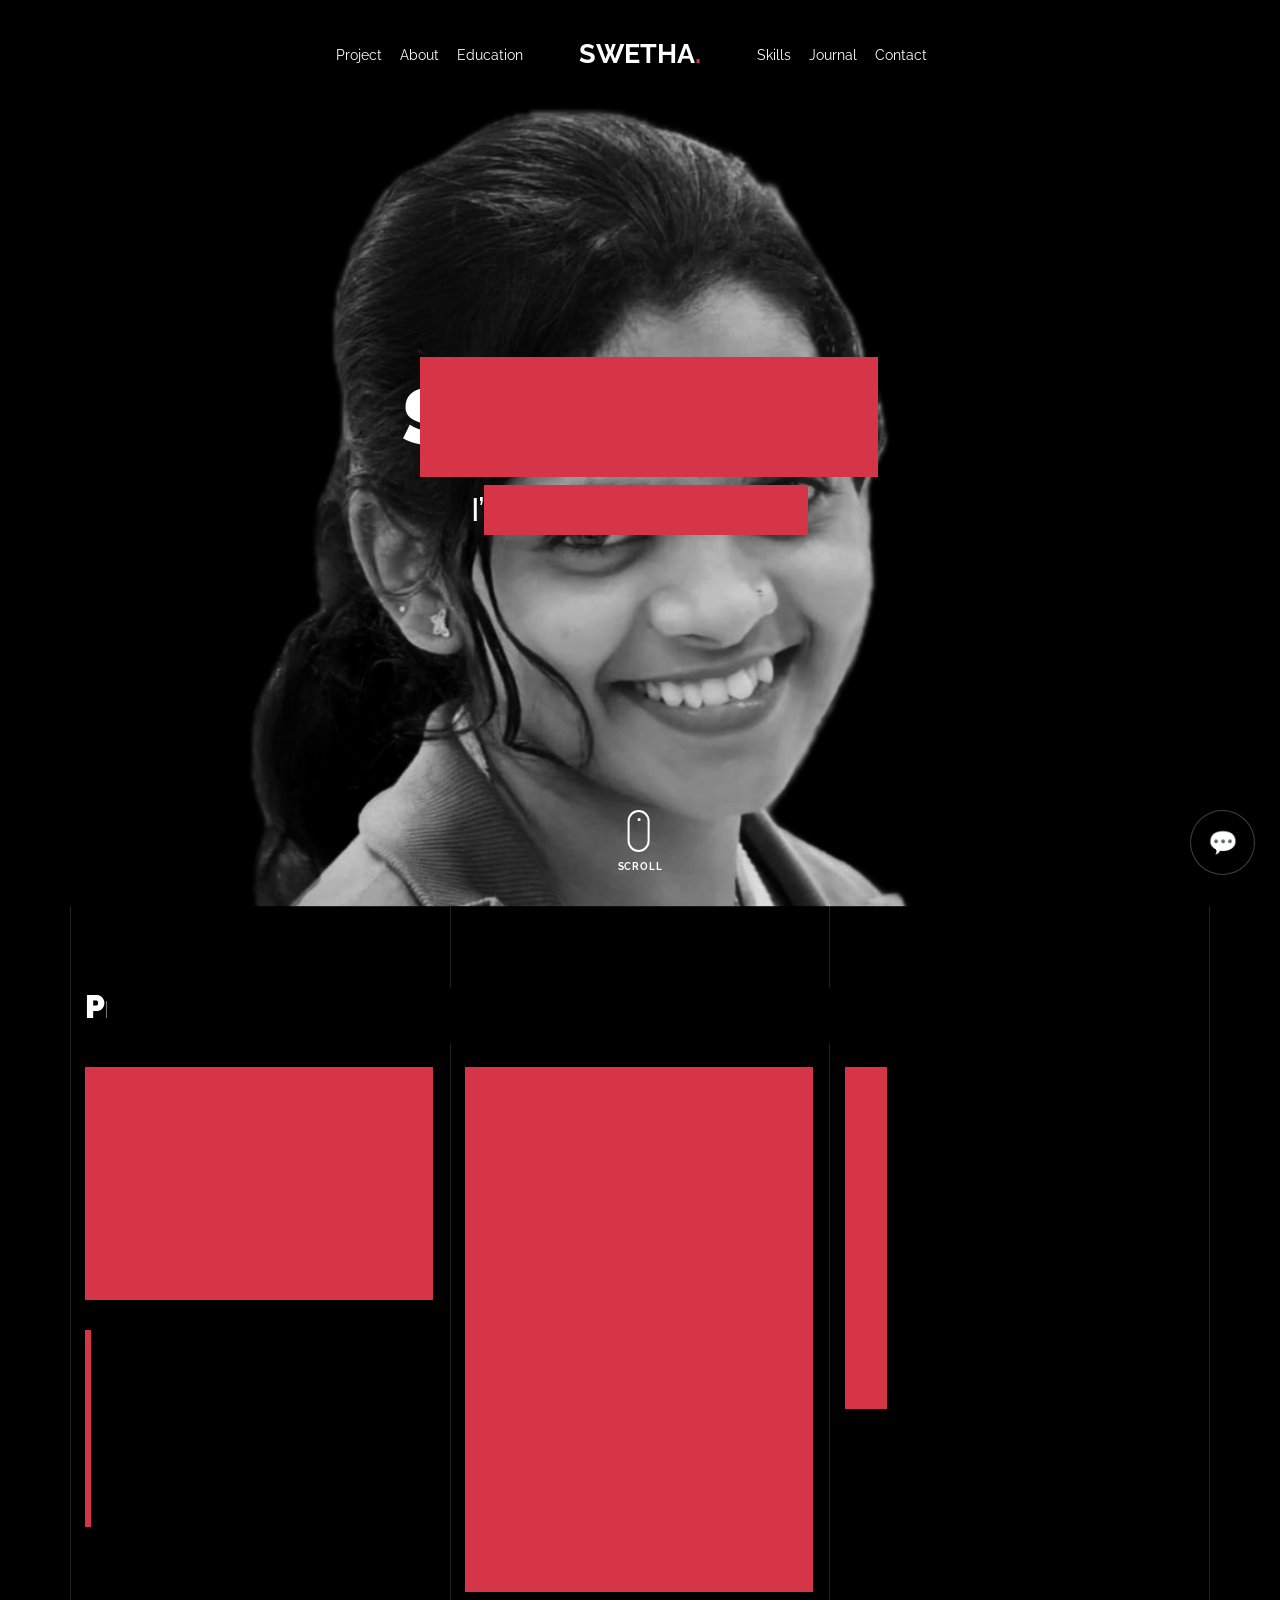
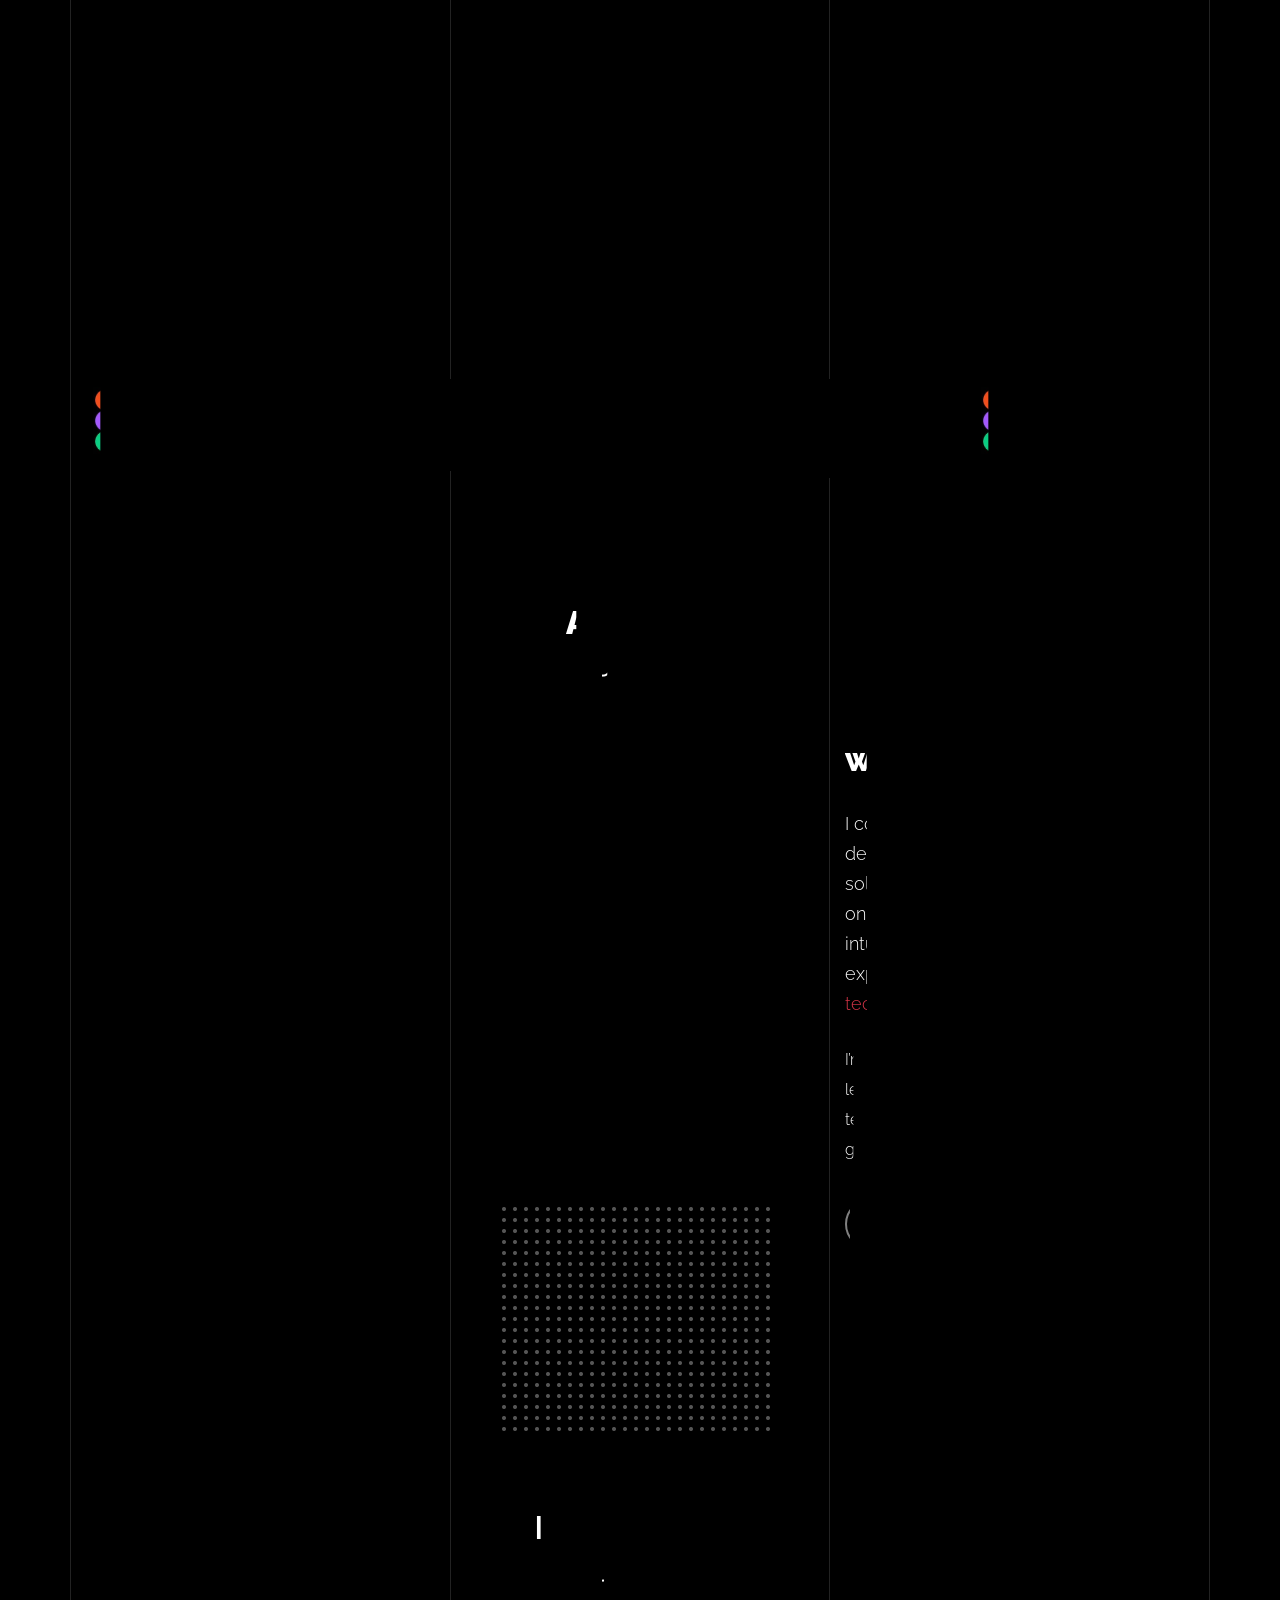
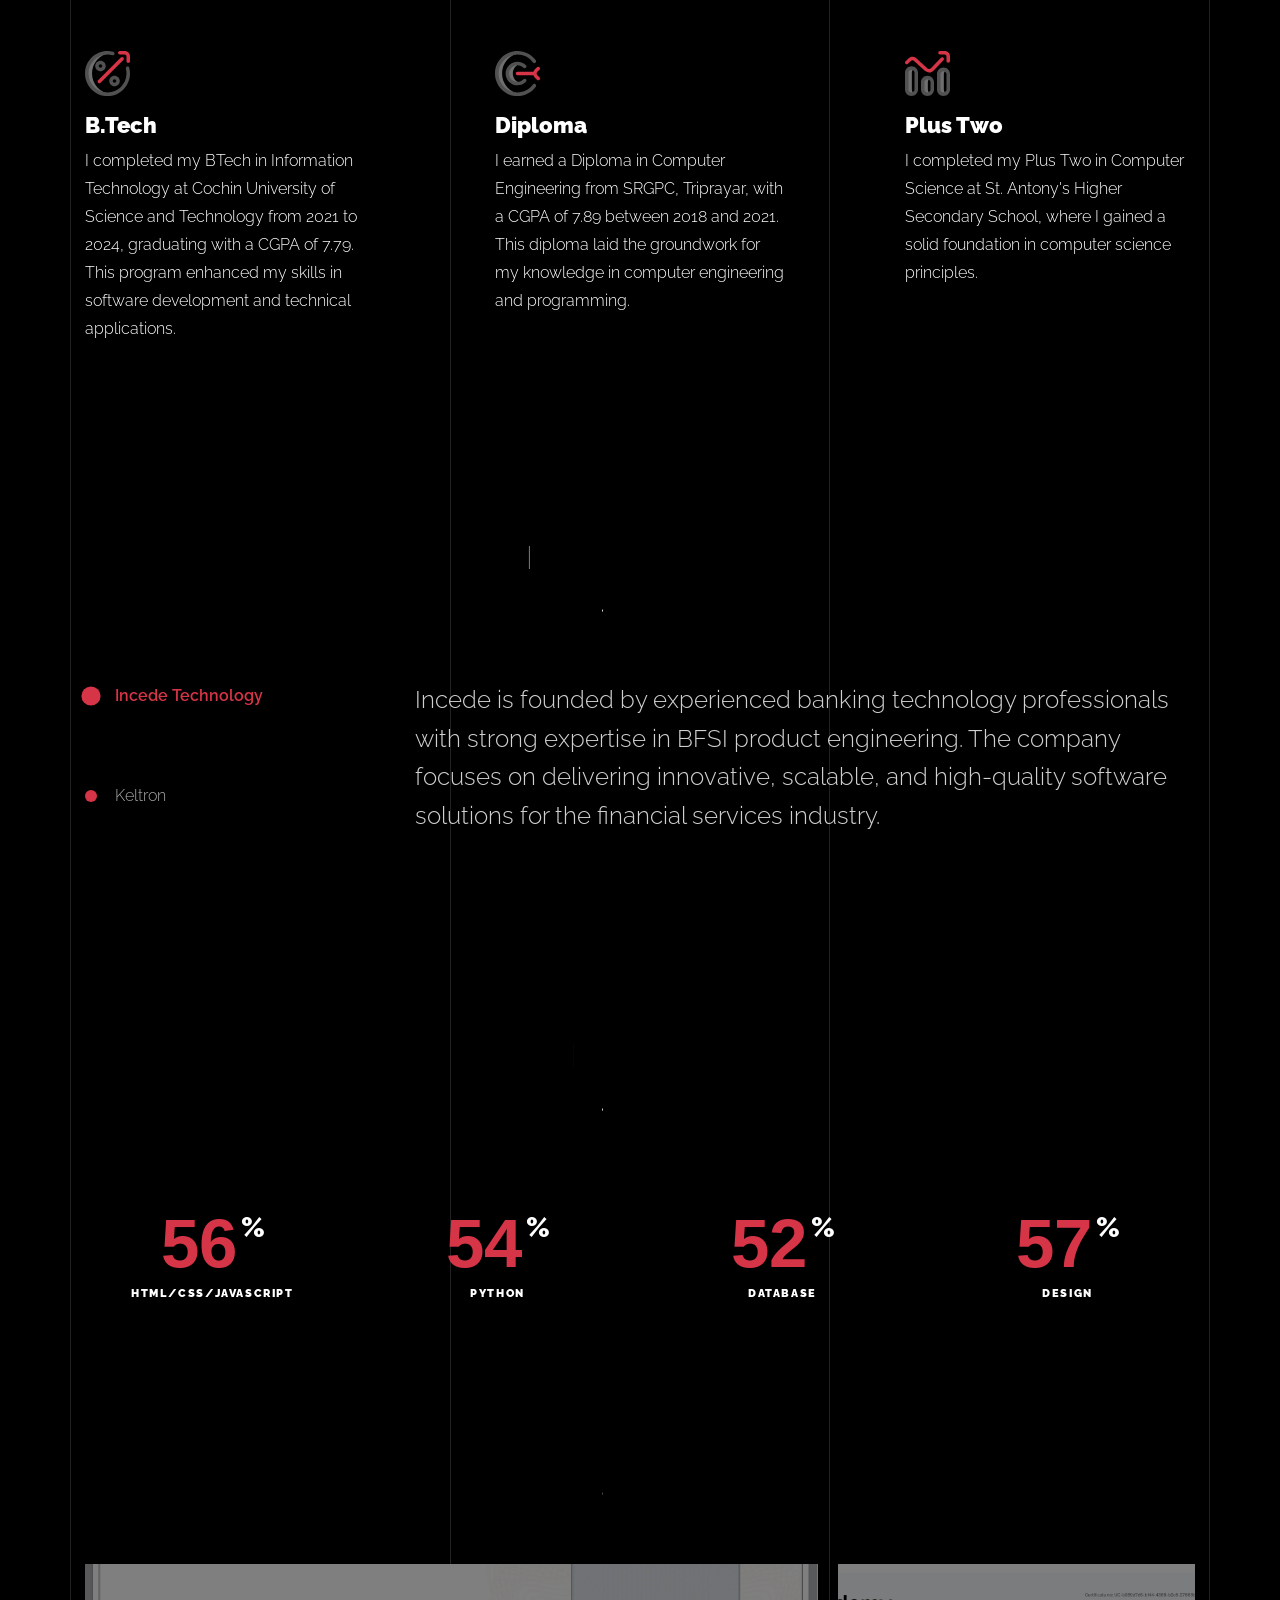
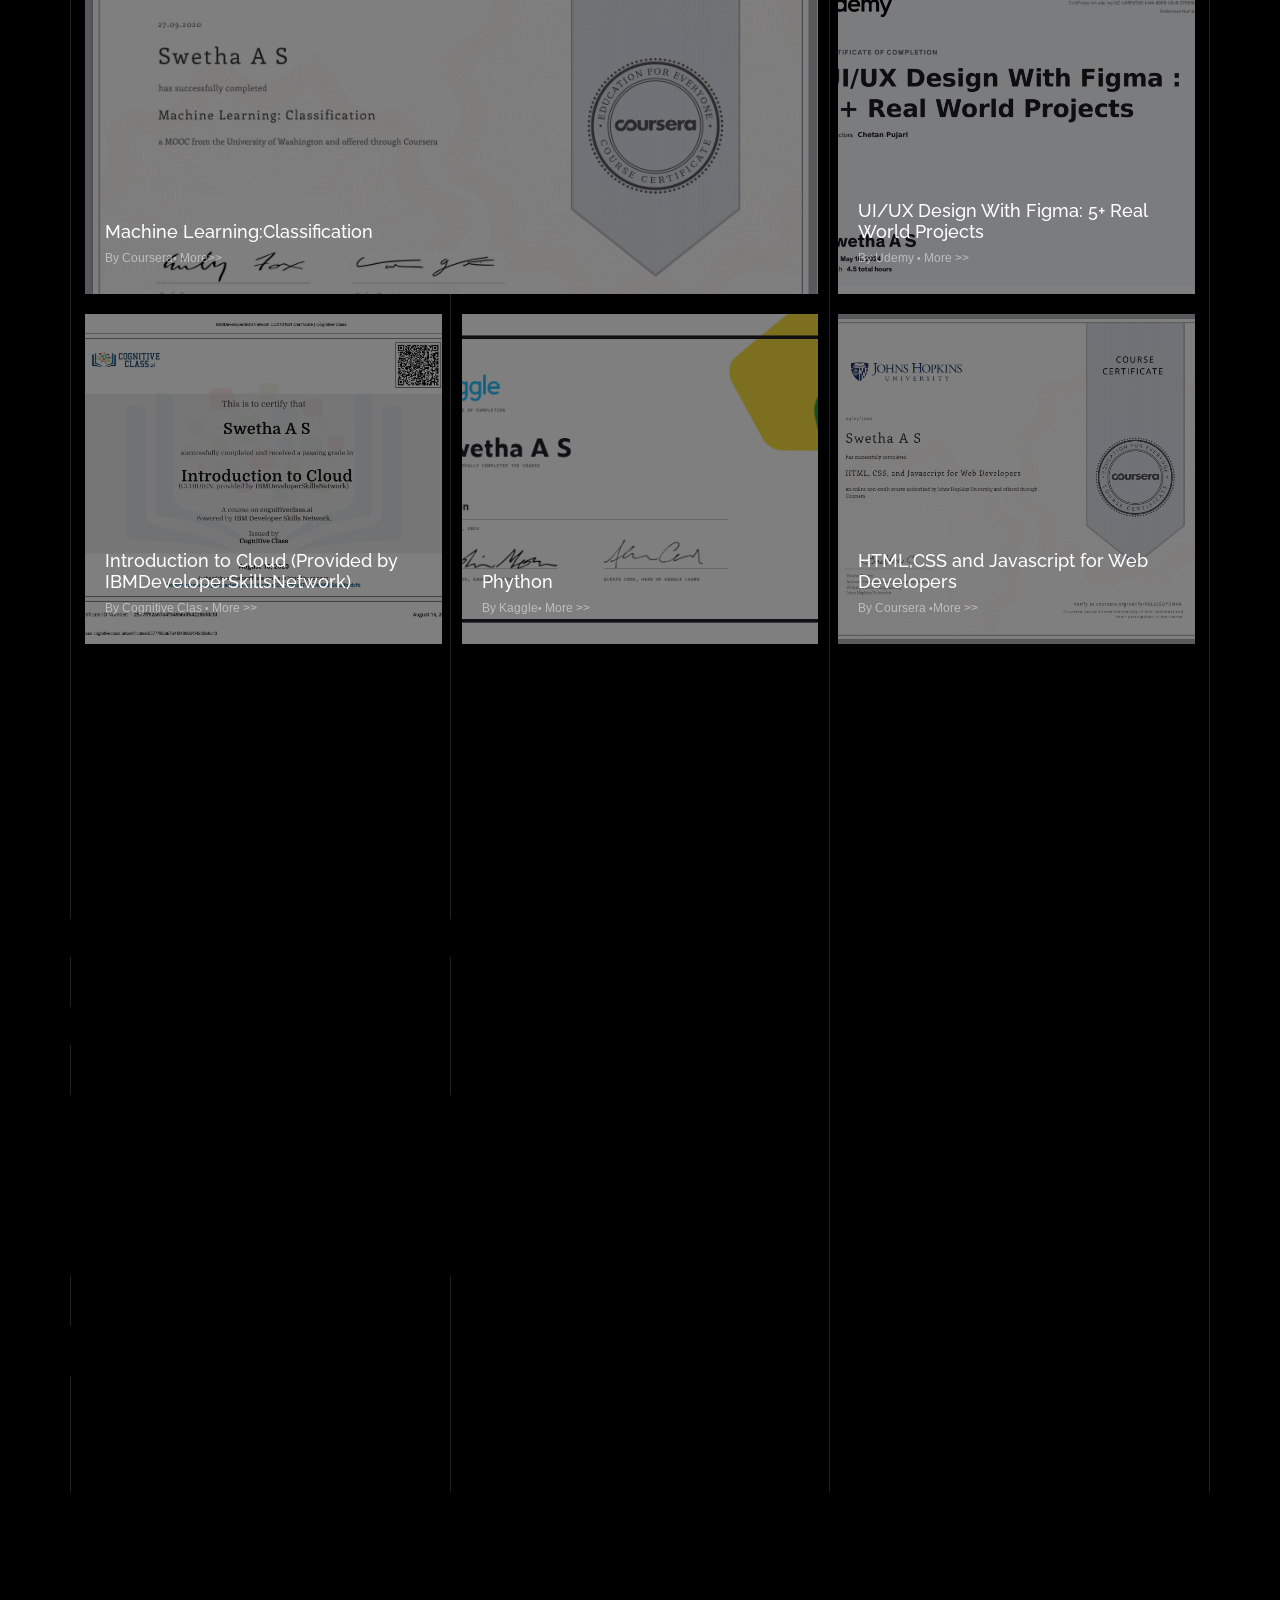
==== commit 056c0bec: "change email and phone number" ====
--- a/index.html
+++ b/index.html
@@ -191,12 +191,12 @@
       ],
       
       contact: [
-        "📧 Get in touch:\n✉️ swetha2001as@gmail.com\n📱 +91 9400381282\n📍 Thrissur, Kerala\n\nReady to connect?",
-        "Contact details:\n💌 Email: swetha2001as@gmail.com\n📞 Phone: +91 9400381282\n📍 Anthikkat House, Thrissur"
+        "📧 Get in touch:\n✉️ swethaanthikkat26@gmail.com\n📱 +971503691185\n📍 Thrissur, Kerala\n\nReady to connect?",
+        "Contact details:\n💌 Email: swethaanthikkat26@gmail.com\n📞 Phone: +971503691185\n📍 Anthikkat House, Thrissur"
       ],
       
       links: [
-        "🔗 Quick Links:\n💼 [LinkedIn](https://www.linkedin.com/in/swetha-a-s-47555323b/)\n🐙 [GitHub](https://github.com/Swetha2001aS)\n📄 [Download CV](https://drive.google.com/file/d/1kx5LuSpNdTrBWbBXhlfviEqRTz996hvt/view?usp=sharing)",
+        "🔗 Quick Links:\n💼 [LinkedIn](https://www.linkedin.com/in/swetha-a-s-47555323b/)\n🐙 [GitHub](https://github.com/Swetha2001aS)\n📄 [Download CV](https://drive.google.com/file/d/1beiY0vEA2pGaBpfvWkS2vhJ7EuFQwn50/view?usp=sharing)",
         "Important links:\n👩‍💼 LinkedIn Profile\n🐱 GitHub Repos\n📜 Full CV Download"
       ]
     }
@@ -348,8 +348,8 @@
     "education": "#services-section",
     "contact": "#contact-section",
     "journal": "#journal-section",
-    "cv": "https://drive.google.com/file/d/1kx5LuSpNdTrBWbBXhlfviEqRTz996hvt/view?usp=sharing",
-    "resume": "https://drive.google.com/file/d/1kx5LuSpNdTrBWbBXhlfviEqRTz996hvt/view?usp=sharing",
+    "cv": "https://drive.google.com/file/d/1beiY0vEA2pGaBpfvWkS2vhJ7EuFQwn50/view?usp=sharing",
+    "resume": "https://drive.google.com/file/d/1beiY0vEA2pGaBpfvWkS2vhJ7EuFQwn50/view?usp=sharing",
     "linkedin": "https://www.linkedin.com/in/swetha-a-s-47555323b/"
   };
 
@@ -692,7 +692,7 @@
 </p>
 
               <p class="mb-4 gsap-reveal">I’m a fresher who’s adaptable, a quick learner, and always eager to explore new technologies. I'm excited to contribute and grow in a dynamic tech environment..</p>
-              <p class="gsap-reveal"><a href="https://drive.google.com/file/d/1kx5LuSpNdTrBWbBXhlfviEqRTz996hvt/view?usp=sharing" class="btn btn-outline-pill btn-custom-light">Download my CV</a></p>
+              <p class="gsap-reveal"><a href="https://drive.google.com/file/d/1beiY0vEA2pGaBpfvWkS2vhJ7EuFQwn50/view?usp=sharing" class="btn btn-outline-pill btn-custom-light">Download my CV</a></p>
             </div>
           </div>
         </div>
@@ -997,11 +997,11 @@
               <div class="contact-info-v1">
                 <div class="gsap-reveal d-block">
                   <span class="d-block contact-info-label">Email</span>
-                  <a href="mailto:swetha2001as@gmail.com" class="contact-info-val">swetha2001as@gmail.com</a>
+                  <a href="mailto:swethaanthikkat26@gmail.com" class="contact-info-val">swethaanthikkat26@gmail.com</a>
                 </div>
                 <div class="gsap-reveal d-block">
                   <span class="d-block contact-info-label">Phone</span>
-                  <a href="tel:+919400381282" class="contact-info-val">+91 9400381282</a>
+                  <a href="tel:+971503691185" class="contact-info-val">+971 503691185</a>
                 </div>
                 <div class="gsap-reveal d-block">
                   <span class="d-block contact-info-label">Address</span>
@@ -1031,7 +1031,7 @@
 
               <p class="site-copyright">
                 
-                swetha2001as@gmail.com 
+                swethaanthikkat26@gmail.com 
                  | Think creative | This is made with <i class="icon-heart"
                   aria-hidden="true"></i> by <a href="#" target="_blank">Swetha AS</a>
               
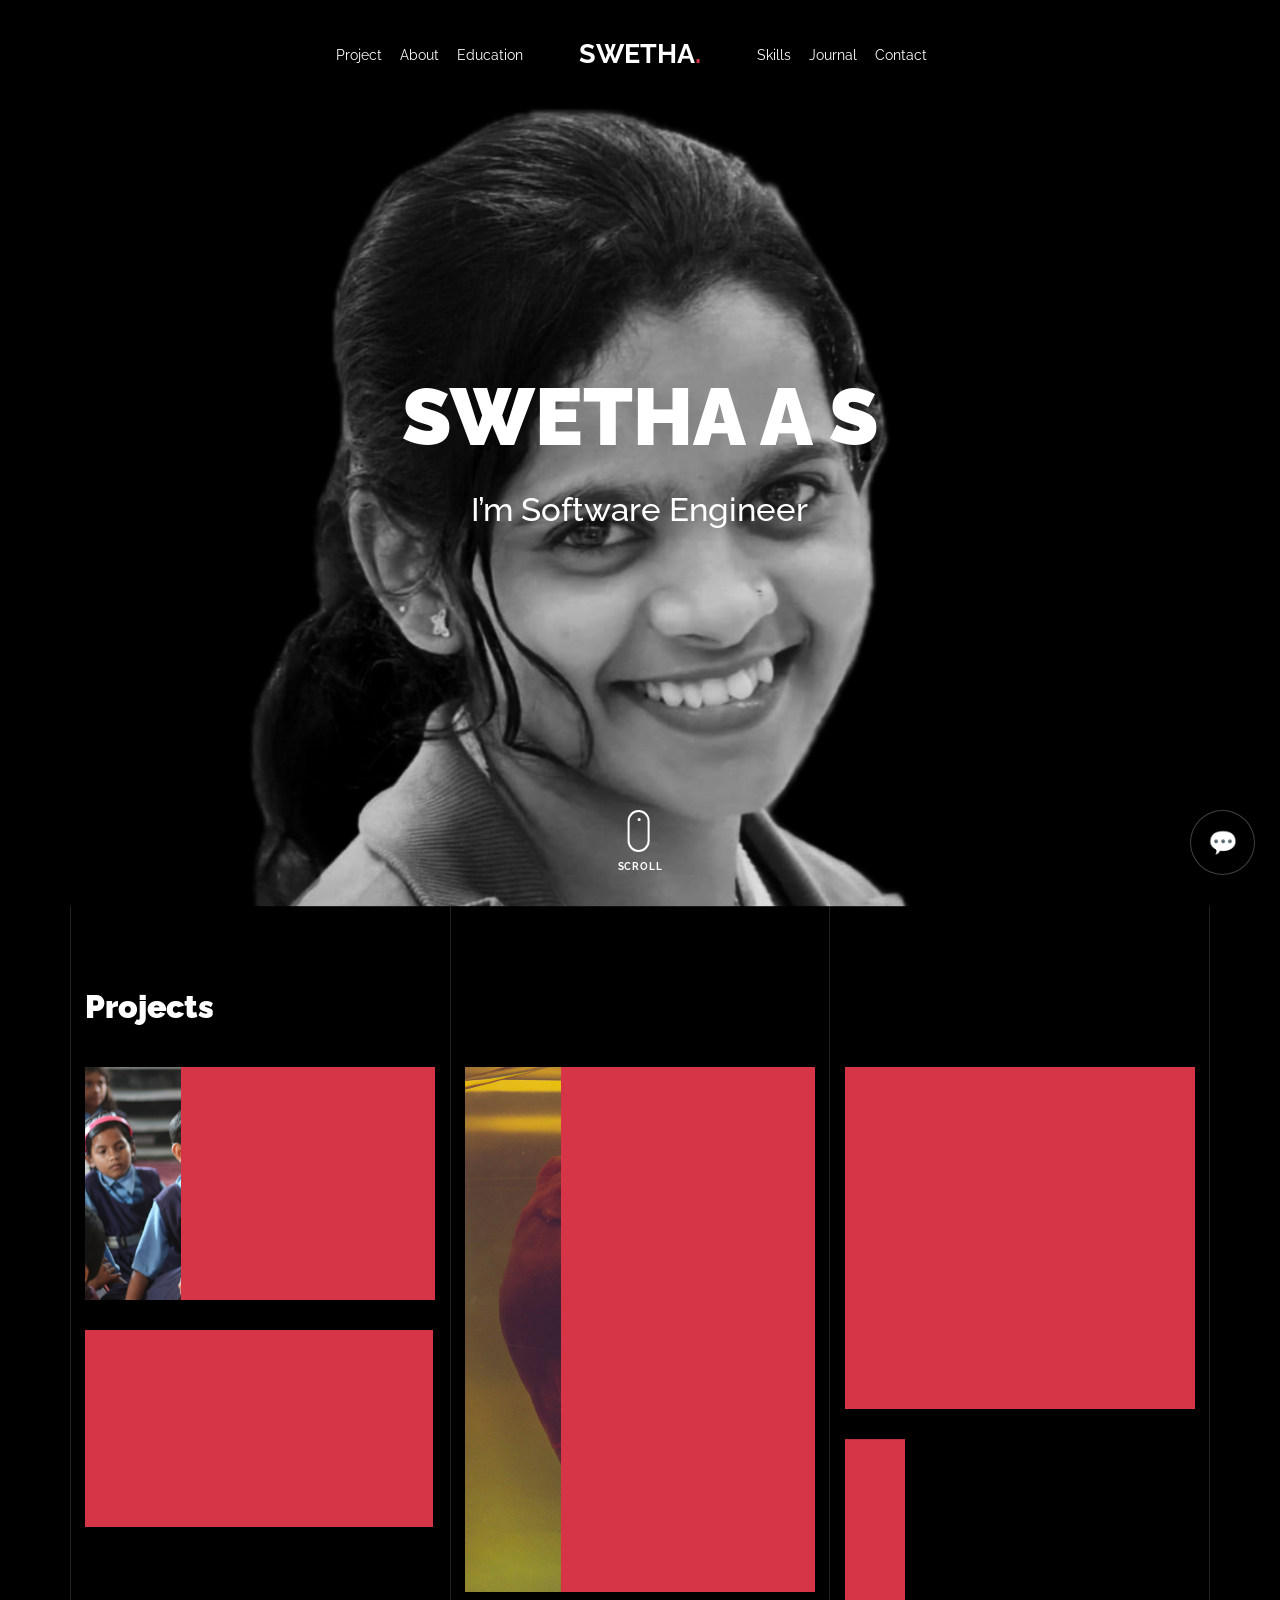
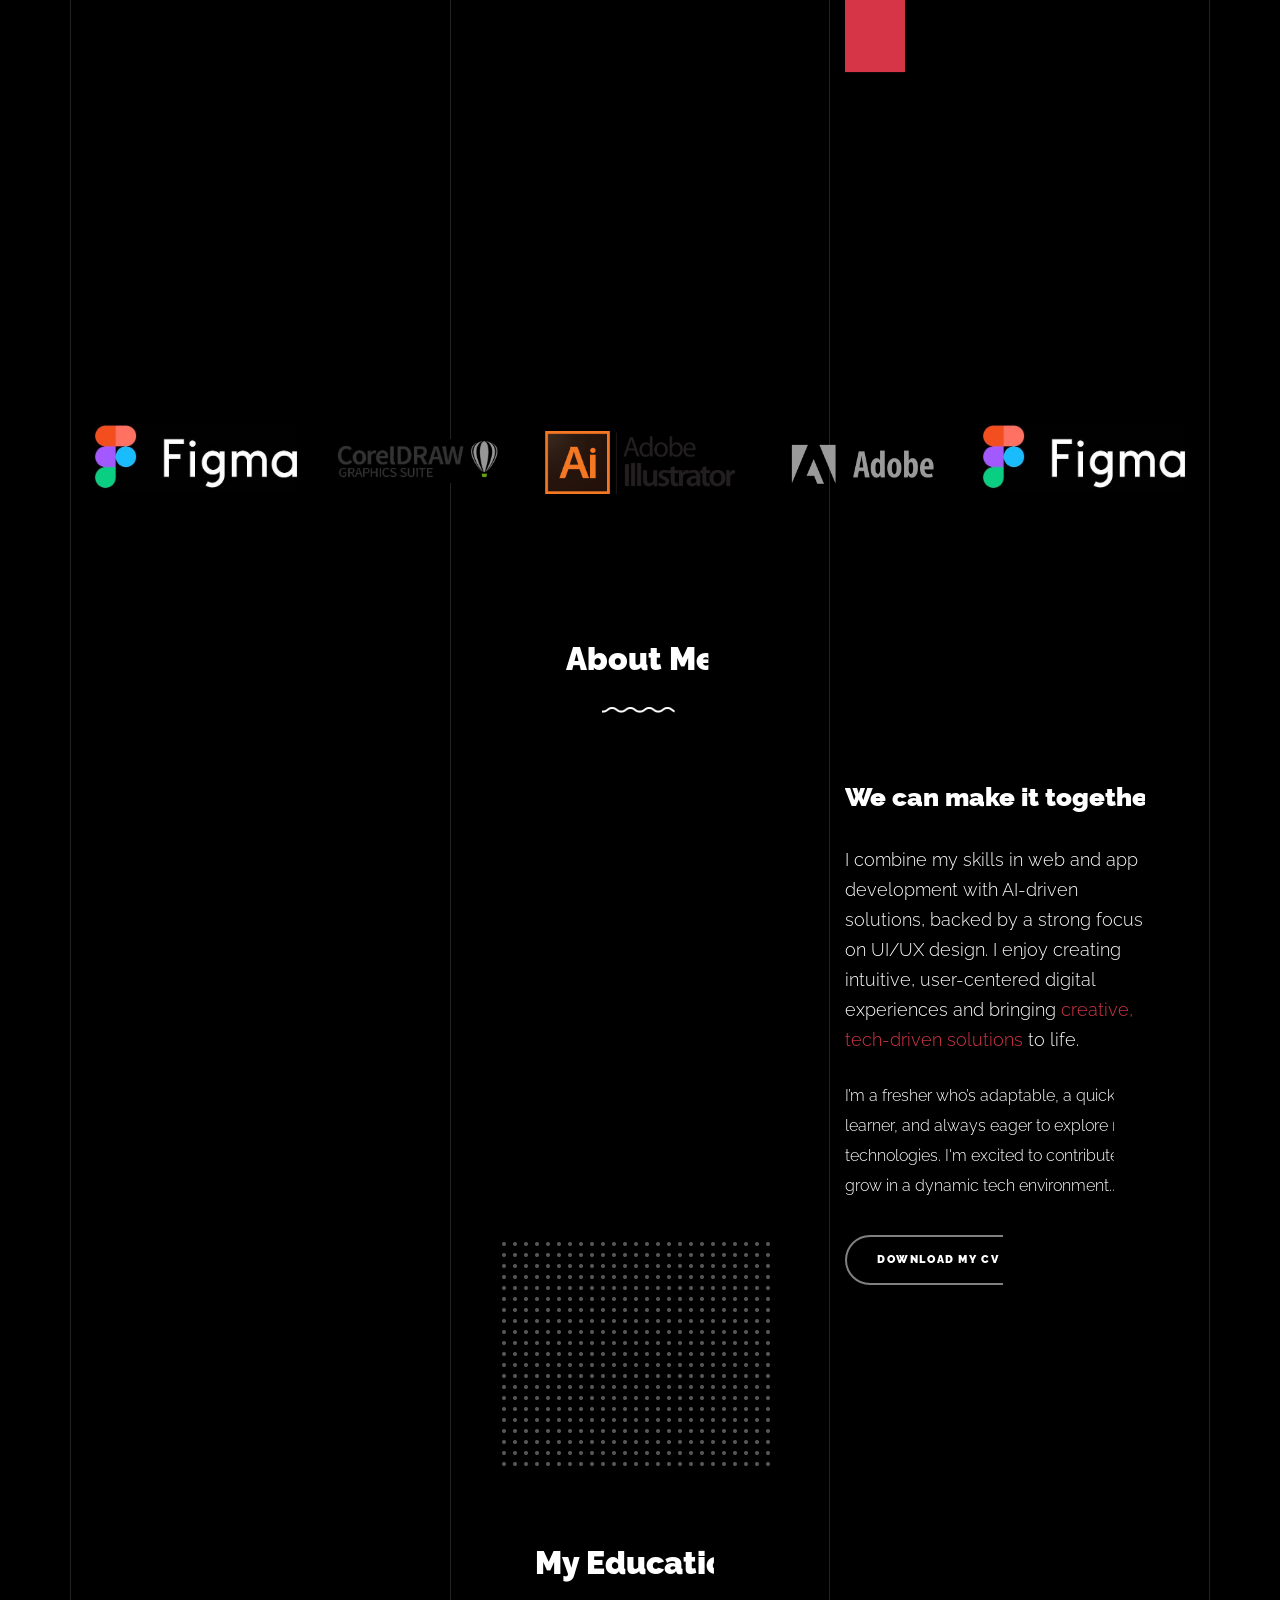
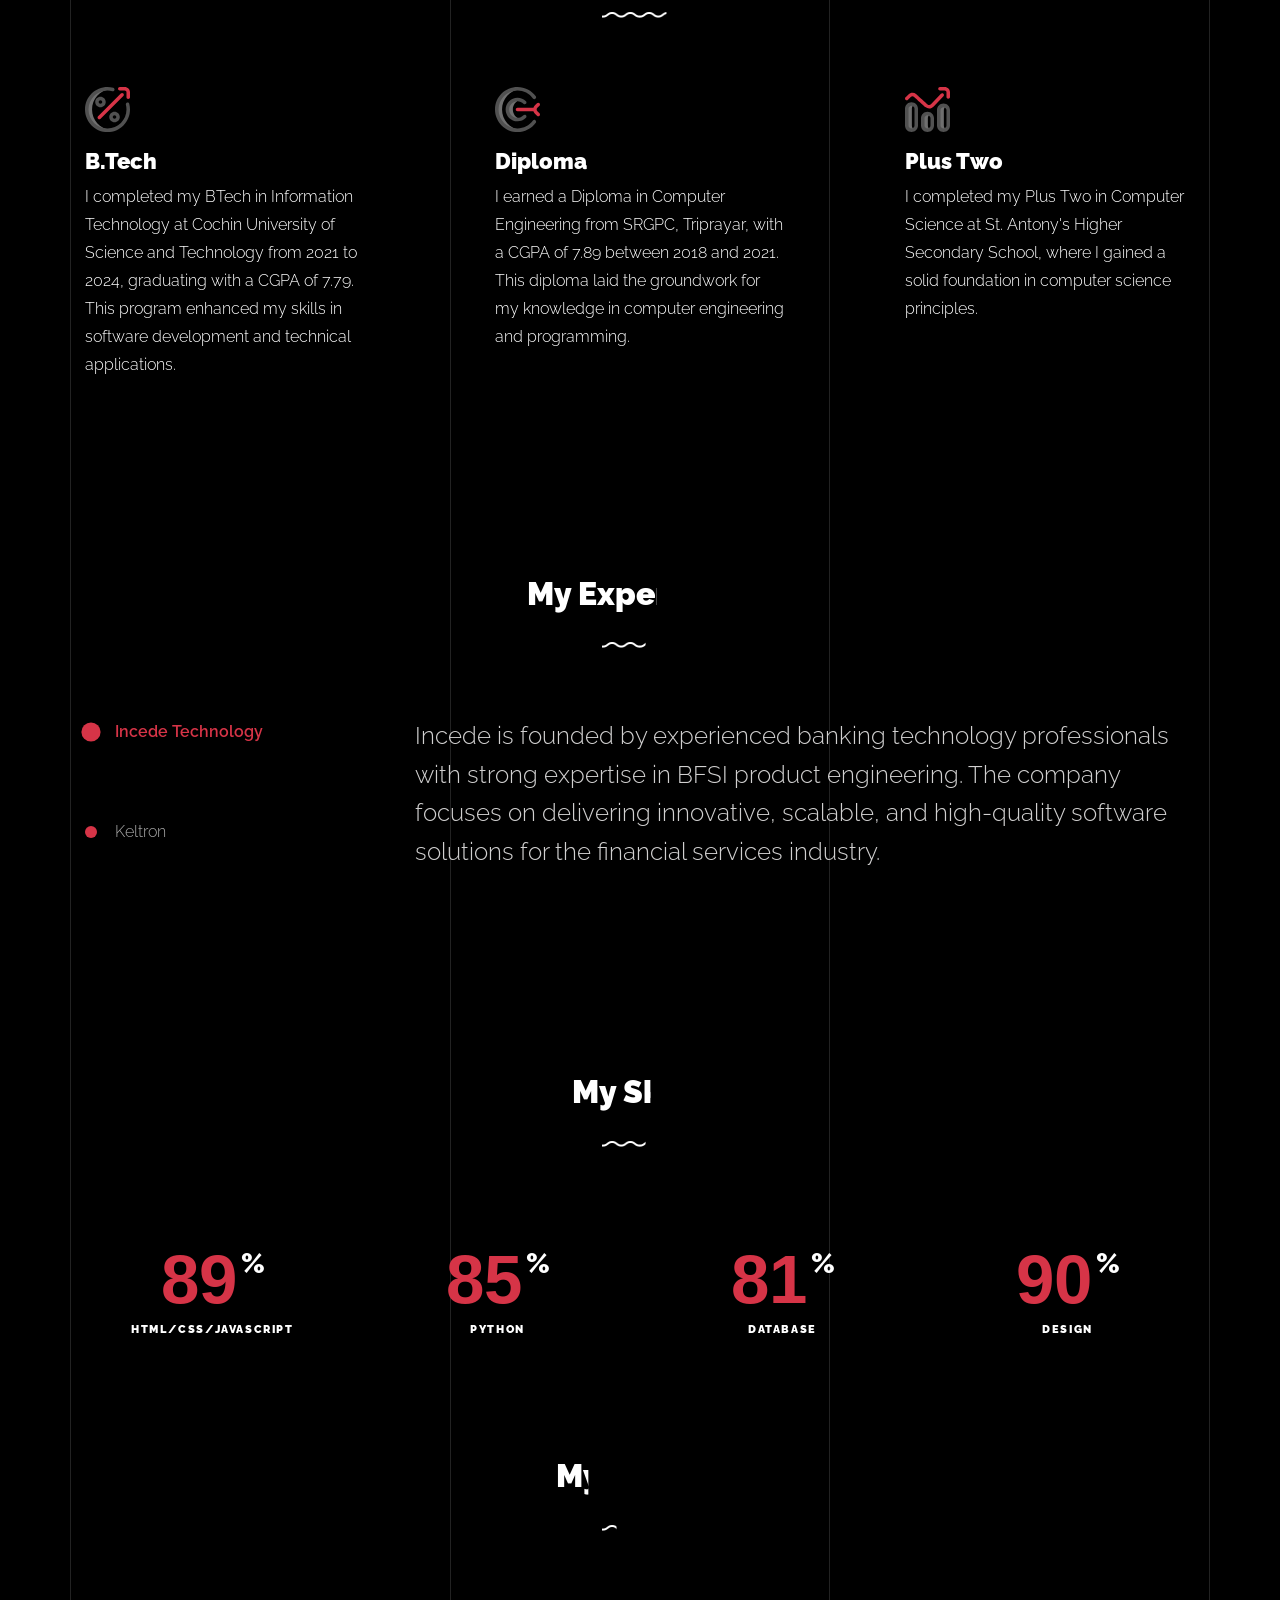
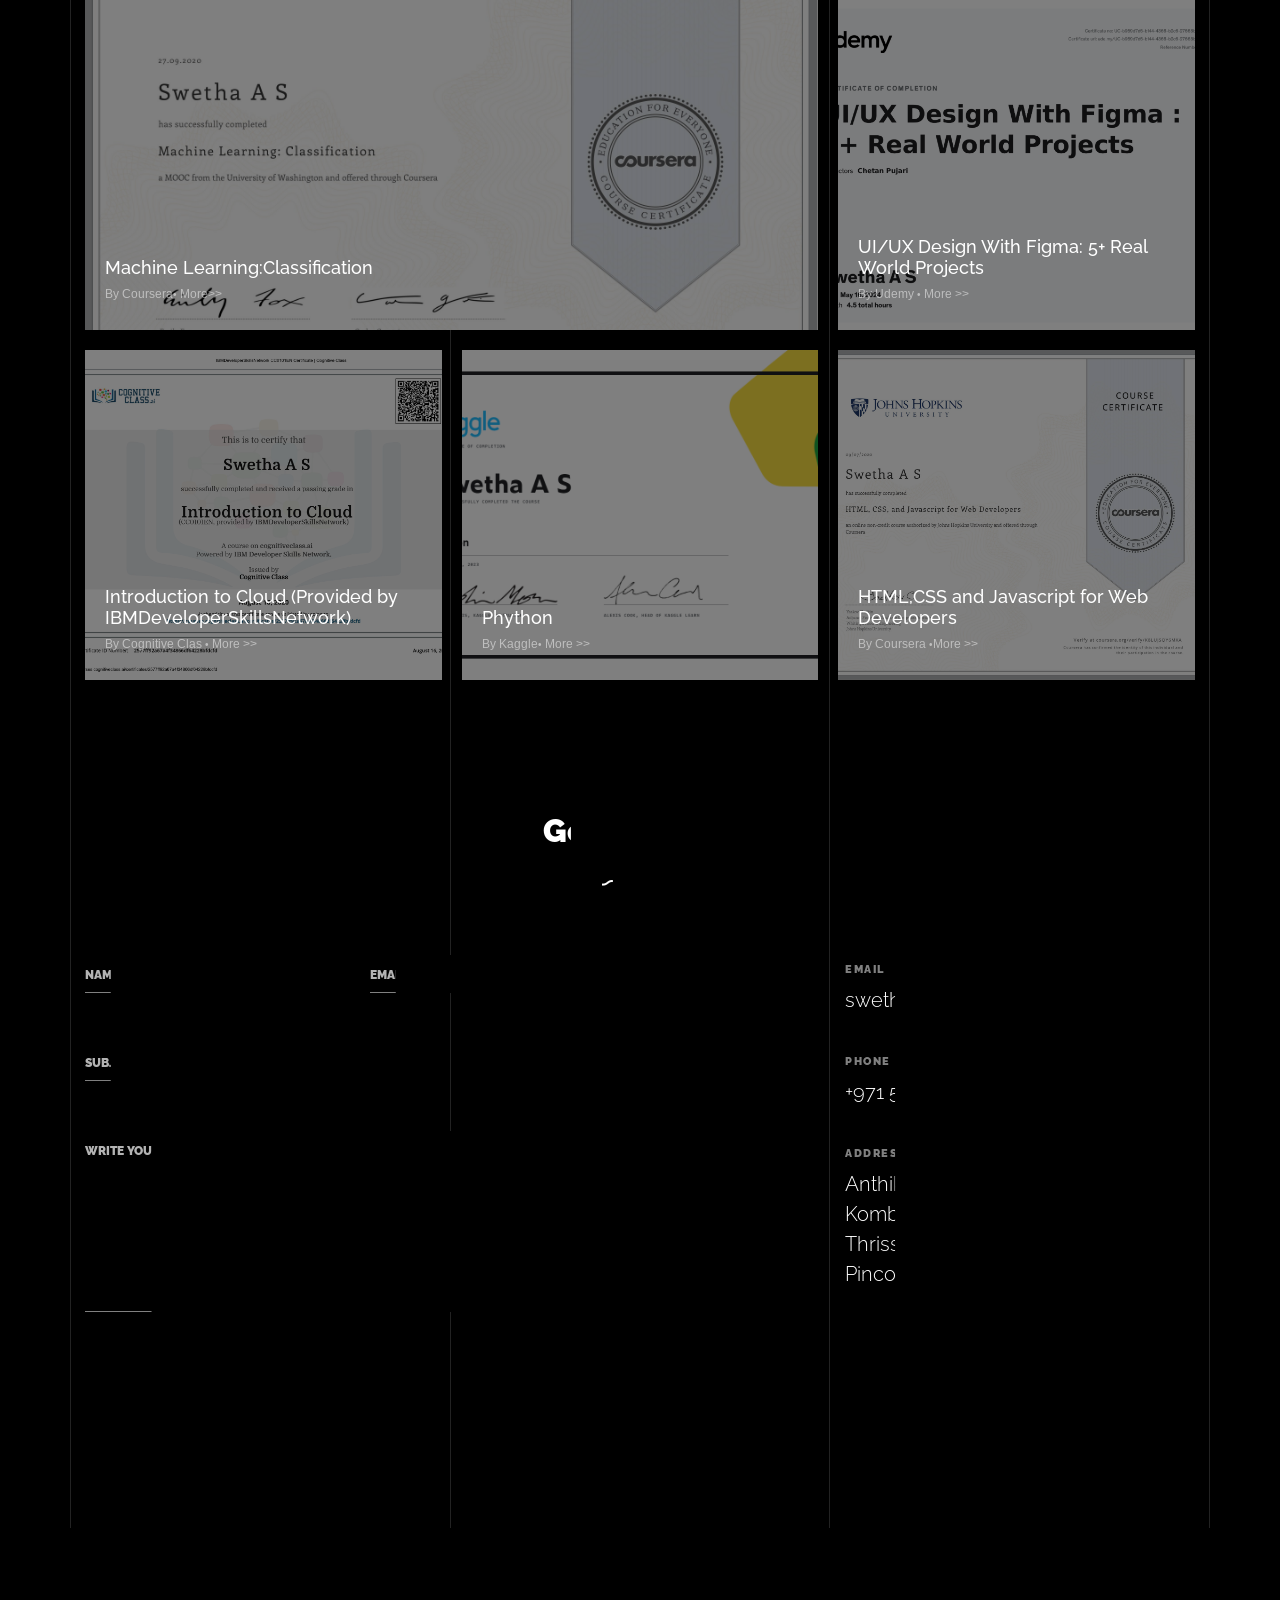
==== commit 0e0f41a5: "remove my photo in the mobile view" ====
--- a/index.html
+++ b/index.html
@@ -101,7 +101,24 @@
   let index = 0;
   let scrolling = false;
   let enableScroll = false;
-
+companies.forEach(company => {
+    company.addEventListener("click", () => {
+      // Mobile only
+      if (window.innerWidth > 992) return;
+
+      const index = company.getAttribute("data-index");
+
+      companies.forEach(c => c.classList.remove("active"));
+      experiences.forEach(e => e.classList.remove("active"));
+
+      company.classList.add("active");
+      document.querySelector(`.exp[data-index="${index}"]`).classList.add("active");
+
+      // Smooth scroll to content (nice UX)
+      document.querySelector(".experience-right")
+        .scrollIntoView({ behavior: "smooth", block: "start" });
+    });
+  });
   // Set first active (Incede)
   companies.forEach((c, i) => c.classList.toggle("active", i === index));
   experiences.forEach((e, i) => e.classList.toggle("active", i === index));
@@ -620,16 +637,18 @@
    
 
               <div class="item web illustration col-sm-6 col-md-6 col-lg-4 isotope-mb-2">
-                <a href="images/photo/nbfc.png" class="portfolio-item isotope-item gsap-reveal-img" data-fancybox="gallery" data-caption="Render Packaging">
+                                <a href="portfolio-single-2.html" class="portfolio-item ajax-load-page item-portrait isotope-item gsap-reveal-img" data-id="3">
+
+                <!-- <a href="images/photo/i2i.png" class="portfolio-item isotope-item gsap-reveal-img" data-fancybox="gallery" data-caption="Render Packaging"> -->
                     <div class="overlay">
-                      <span class="wrap-icon icon-photo2"></span>
+                      <span class="wrap-icon icon-link2"></span>
                       <div class="portfolio-item-content">
                        
-                         <h3>Incede</h3>
-          <p>NBFC, Web App</p>
+                         <h3>I2I - India to Ireland</h3>
+          <p> Web Application,incede Technologies</p>
                       </div>
                     </div>
-                    <img src="images/photo/nbfc2.png" class="lazyload  img-fluid" alt="Images" />
+                    <img src="images/photo/i2i.png" class="lazyload  img-fluid" alt="Images" />
                   </a>
               </div>
               <div class="item web branding col-sm-6 col-md-6 col-lg-4 isotope-mb-2">
@@ -779,14 +798,14 @@
 
       <!-- RIGHT SIDE -->
       <div class="experience-right">
-        <div class="exp active">
+        <div class="exp active" data-index="0">
           <p>
        Incede is founded by experienced banking technology professionals with strong expertise in BFSI product engineering. The company focuses on delivering innovative, scalable, and high-quality software solutions for the financial services industry.
        <!-- Website: https://incedetech.ai/ -->
           </p>
         </div>
 
-        <div class="exp">
+        <div class="exp" data-index="1">
           <p>
 KELTRON Component Complex Ltd (KCCL) was established on 8th October 1974 in collaboration with M/s. Sprague Electromag, Belgium. It began commercial production in 1978 and is now the largest manufacturer of aluminium electrolytic capacitors in India.        </div>
       </div>
--- a/css/style.css
+++ b/css/style.css
@@ -782,6 +782,63 @@
   }
 }
 
+
+
+/* MOBILE ONLY – do NOT affect desktop */
+@media (max-width: 767.98px) {
+
+  /* .cover-v1 {
+    background-size: contain;        
+    background-position: center top; 
+    background-repeat: no-repeat;
+  }
+
+  .cover-v1 .container,
+  .cover-v1 .container > .row {
+    height: 100vh;
+    min-height: 80px;
+  }
+
+  .cover-v1 .heading {
+    font-size: 2.2rem;
+  }
+
+  .cover-v1 .subheading {
+    font-size: 18px;    
+  } */
+
+  .cover-v1 {
+    background: #000 !important;   /* solid black */
+  }
+
+  /* Remove gradient layer */
+  .cover-v1.gradient-bottom-black:before {
+    display: none;
+  }
+
+  /* Remove overlay */
+  .cover-v1.overlay:before {
+    display: none;
+  }
+
+  /* Adjust height */
+  .cover-v1 .container,
+  .cover-v1 .container > .row {
+    height: 100vh;
+    min-height: 100vh;
+  }
+
+  /* Text sizing */
+  .cover-v1 .heading {
+    font-size: 2.2rem;
+  }
+
+  .cover-v1 .subheading {
+    font-size: 18px;
+  }
+}
+
+
 .mouse-wrap {
   position: relative;
   display: inline-block;
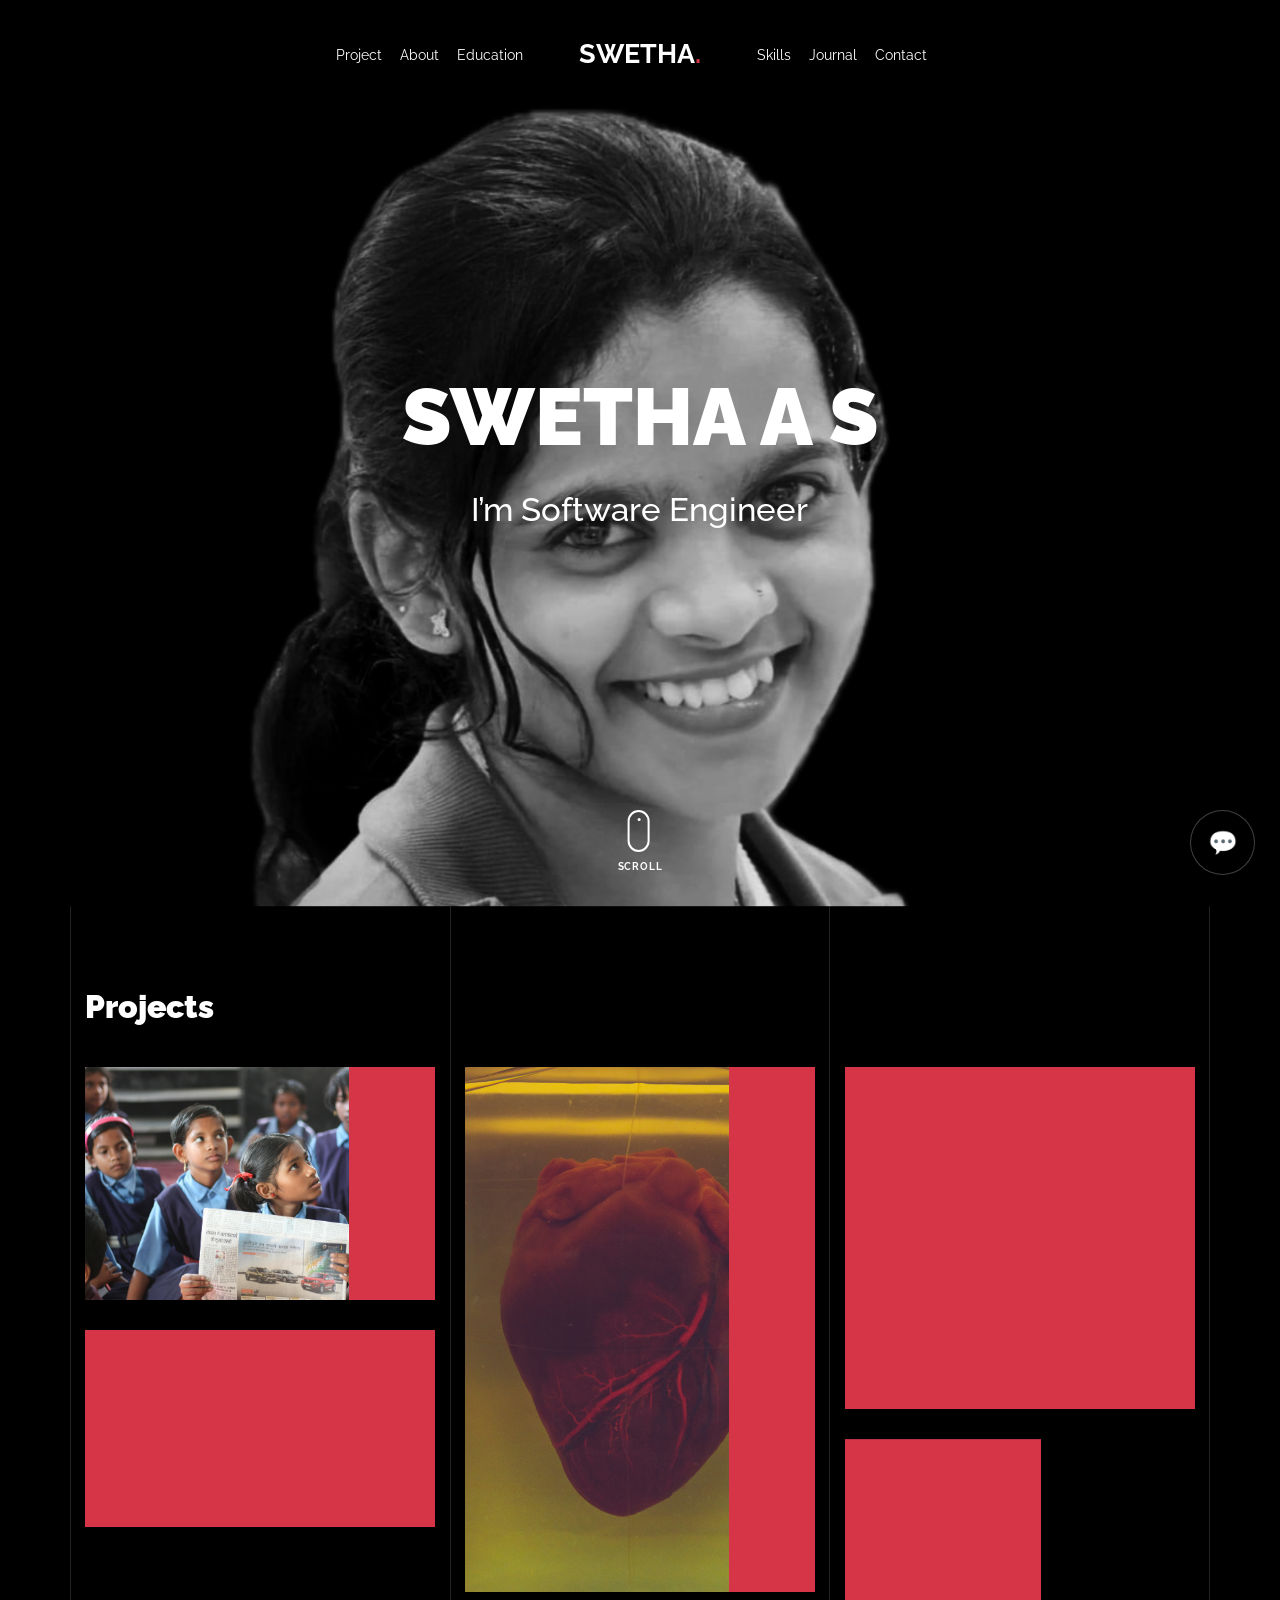
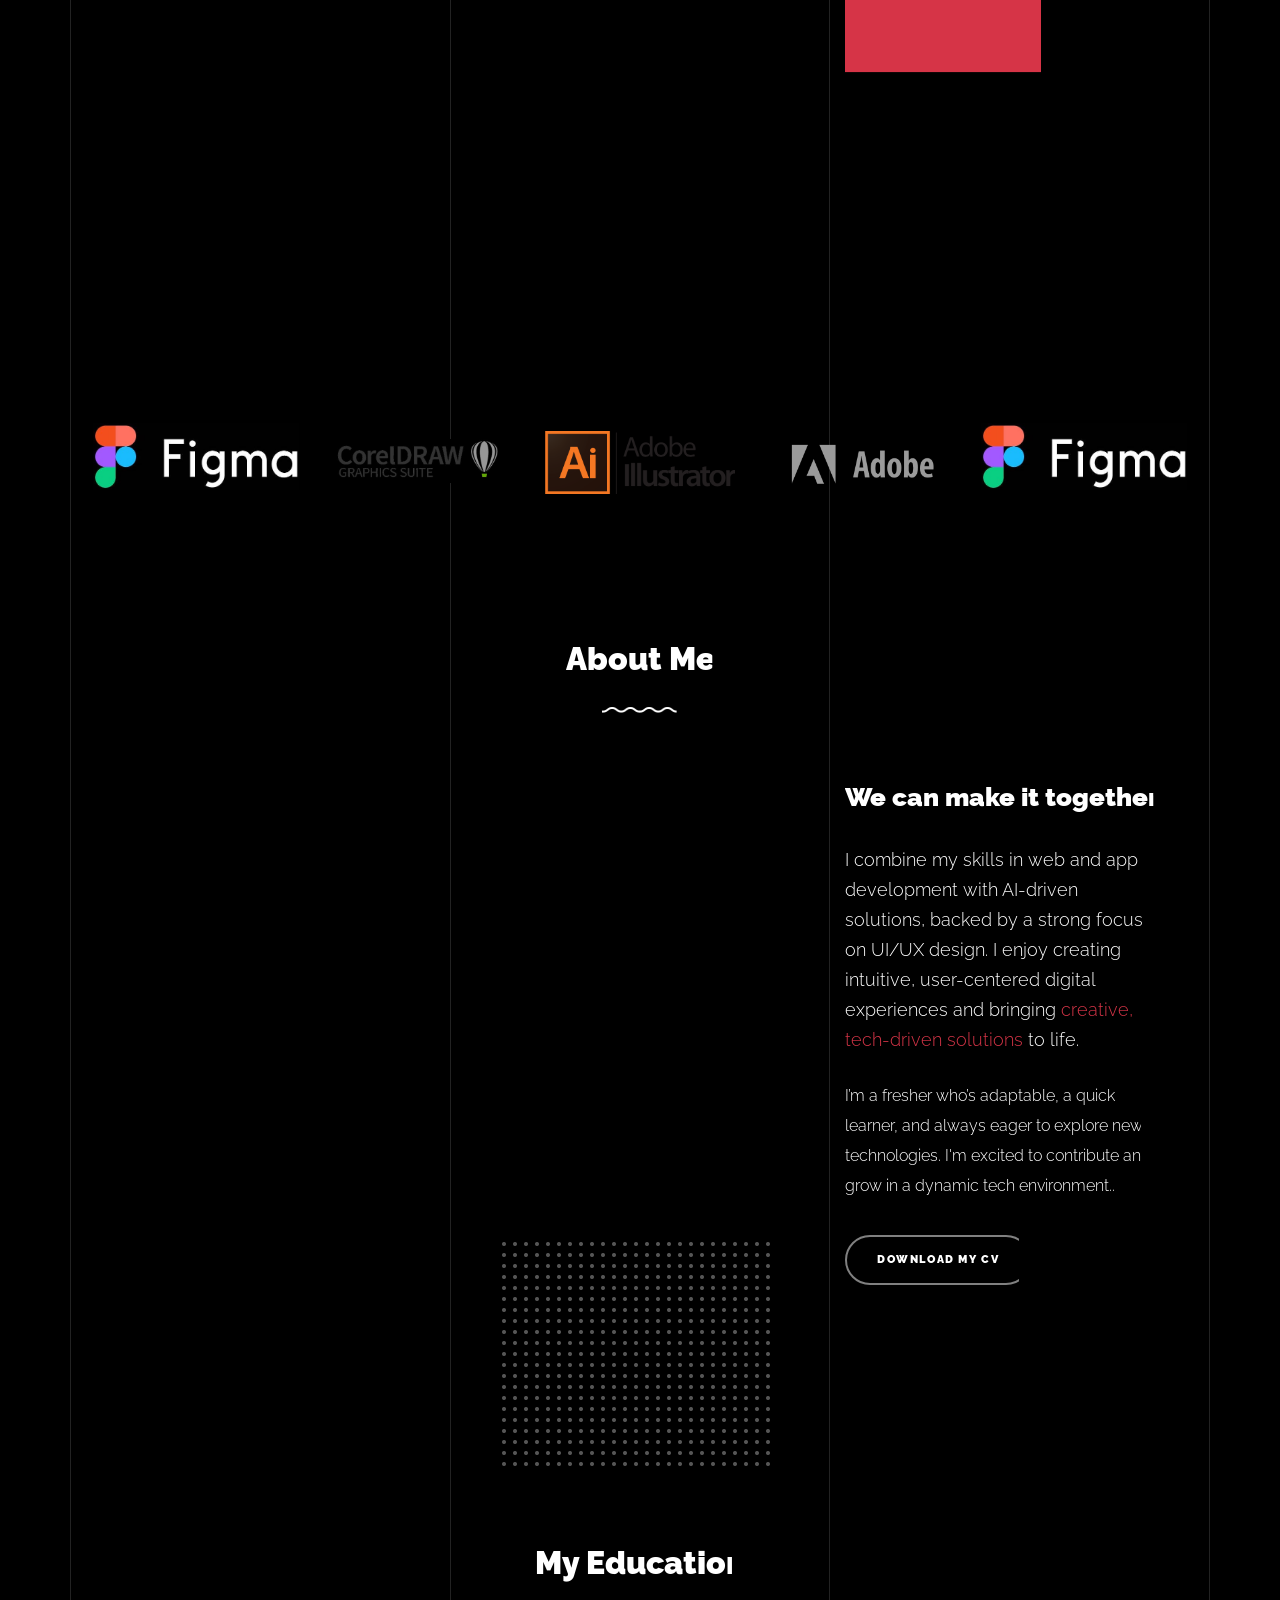
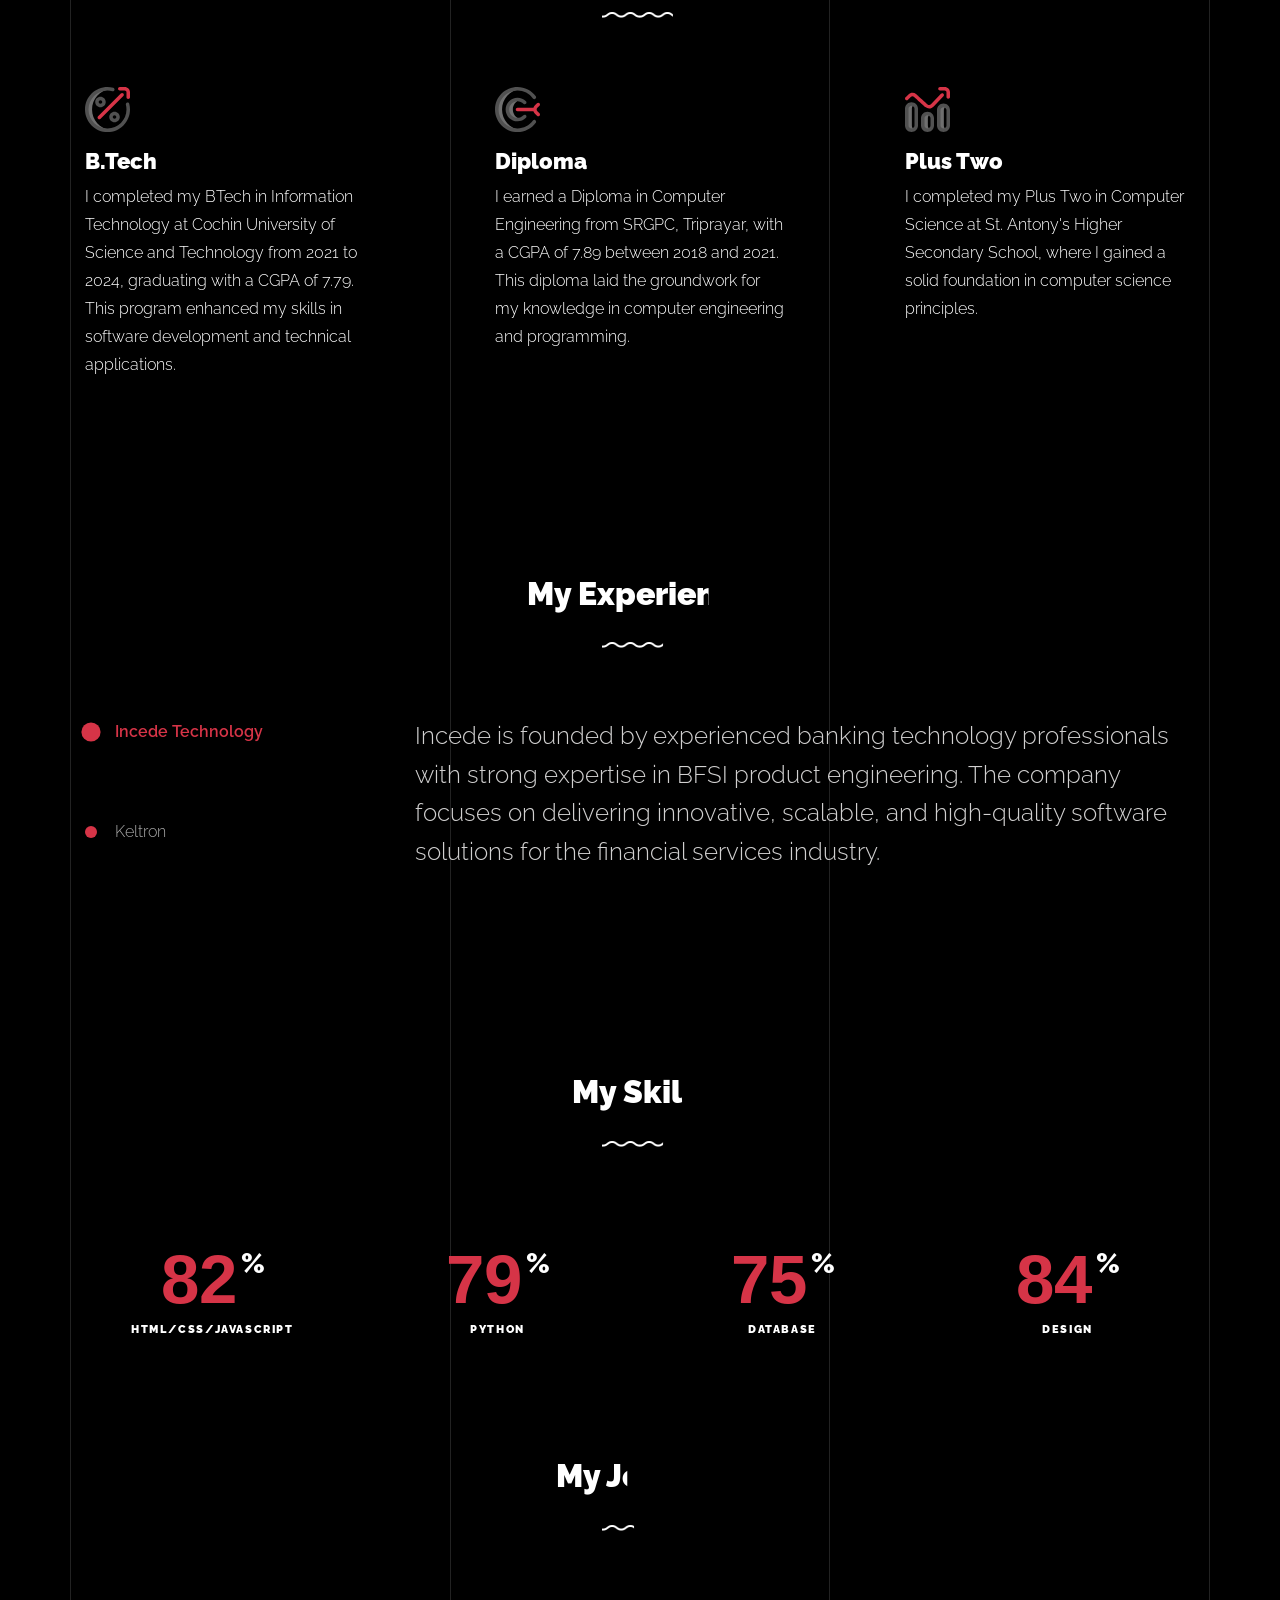
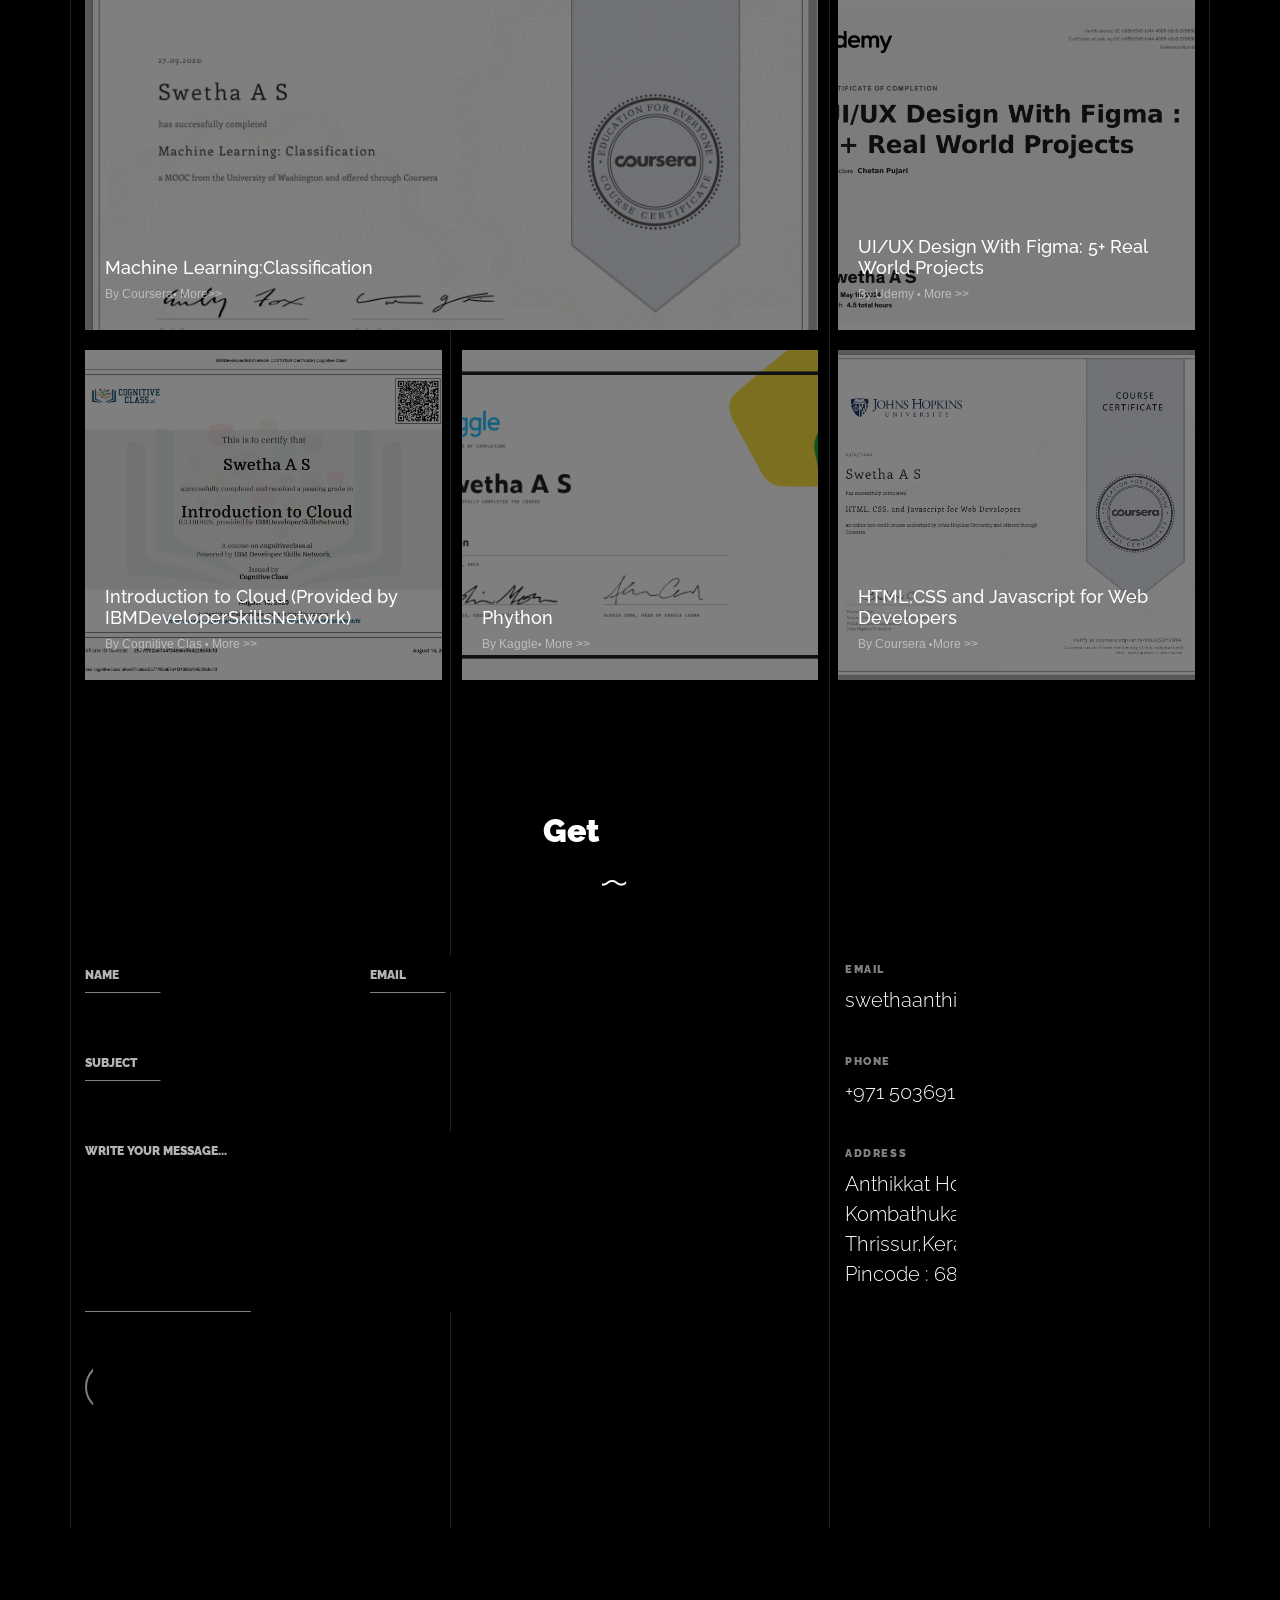
==== commit 72130e9e: "add a logo" ====
--- a/index.html
+++ b/index.html
@@ -4,6 +4,12 @@
     <title>Swetha &mdash; </title>
     <meta charset="utf-8">
     <meta name="viewport" content="width=device-width, initial-scale=1, shrink-to-fit=no">
+
+  <link rel="icon" type="image/png" 
+        href="/portfolio_new/images/photo/logo/swetha-high-resolution-logo.png">
+
+
+
 
     <meta name="description" content="">
     <meta name="keywords" content="html, css, javascript, jquery">
@@ -509,7 +515,9 @@
               </ul>
             </div>
             <div class="site-logo pos-absolute">
-              <a href="index.html" class="unslate_co--site-logo">SWETHA<span>.</span></a>
+              <a href="index.html" class="unslate_co--site-logo">
+                SWETHA<span>.</span>
+              </a>
             </div>
             <div class="col-md-5 text-right text-lg-left">
               <ul class="site-nav-ul js-clone-nav text-left d-none d-lg-inline-block">
